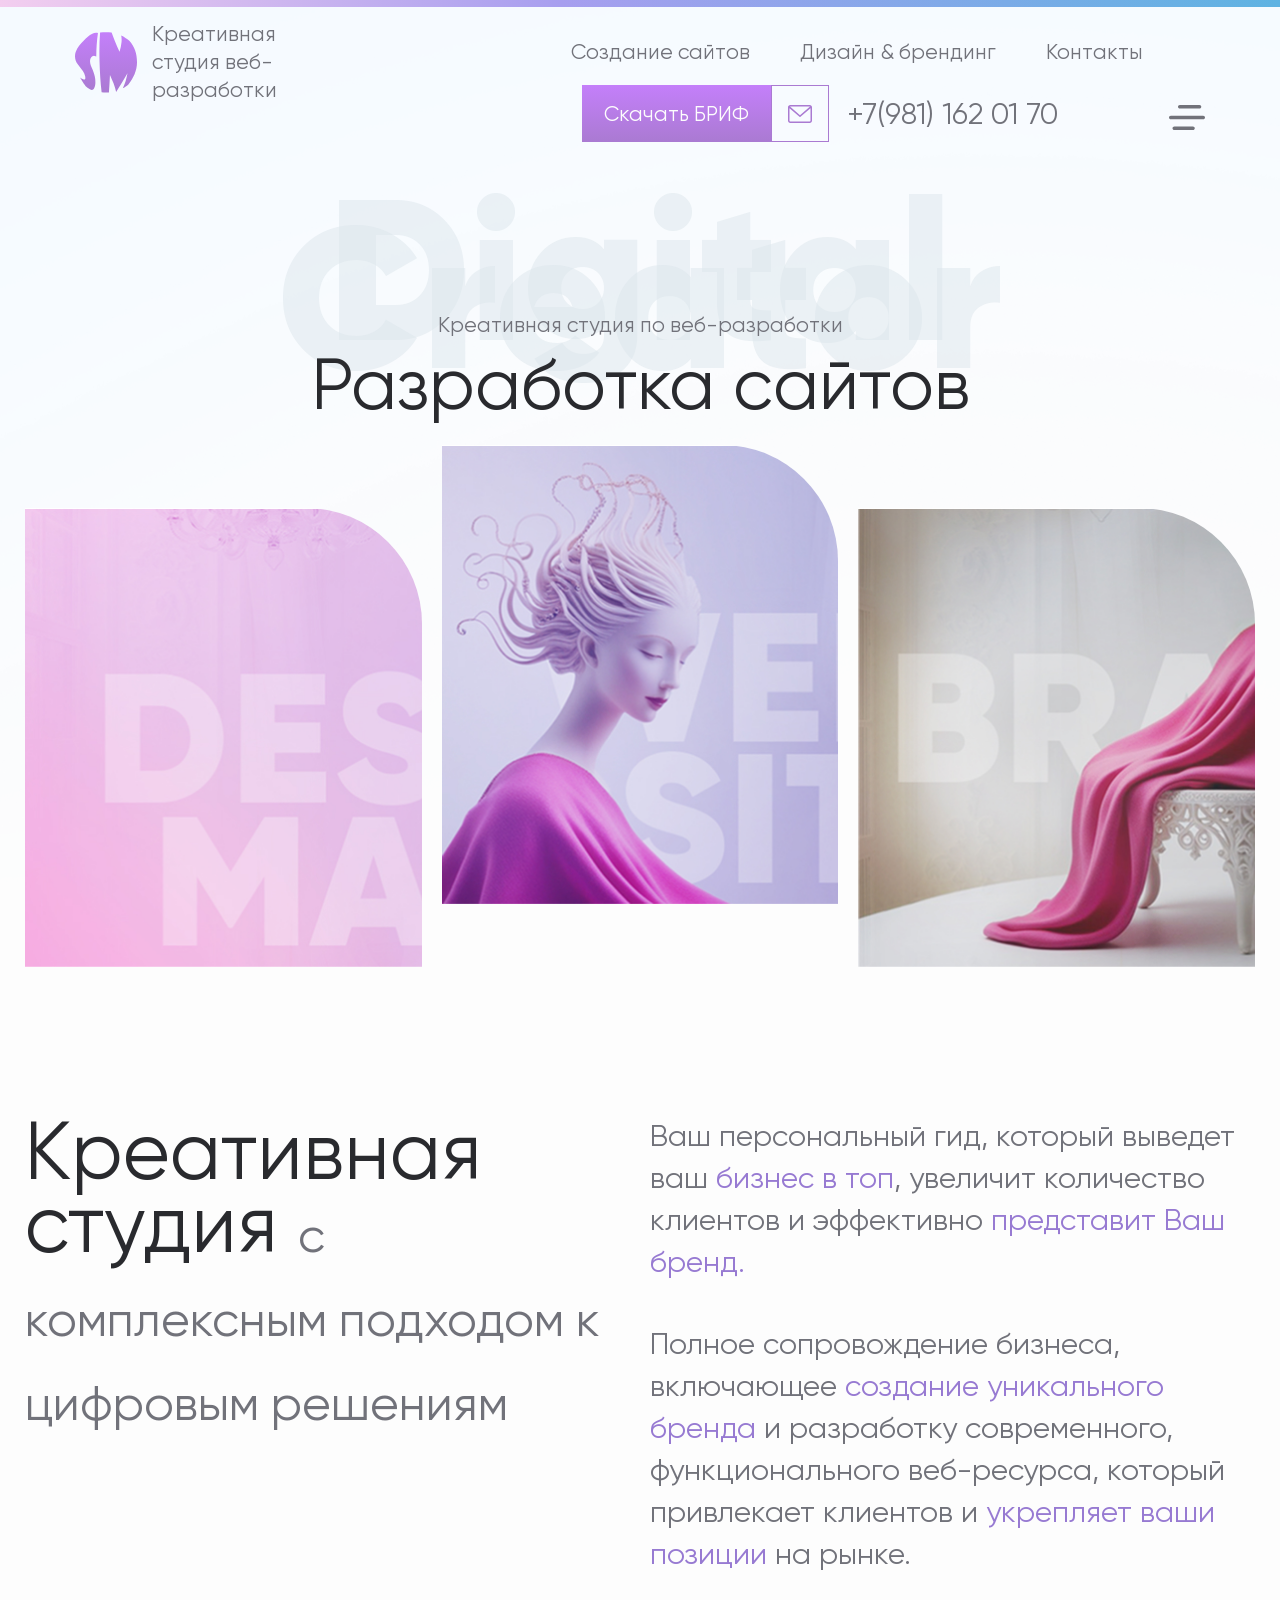
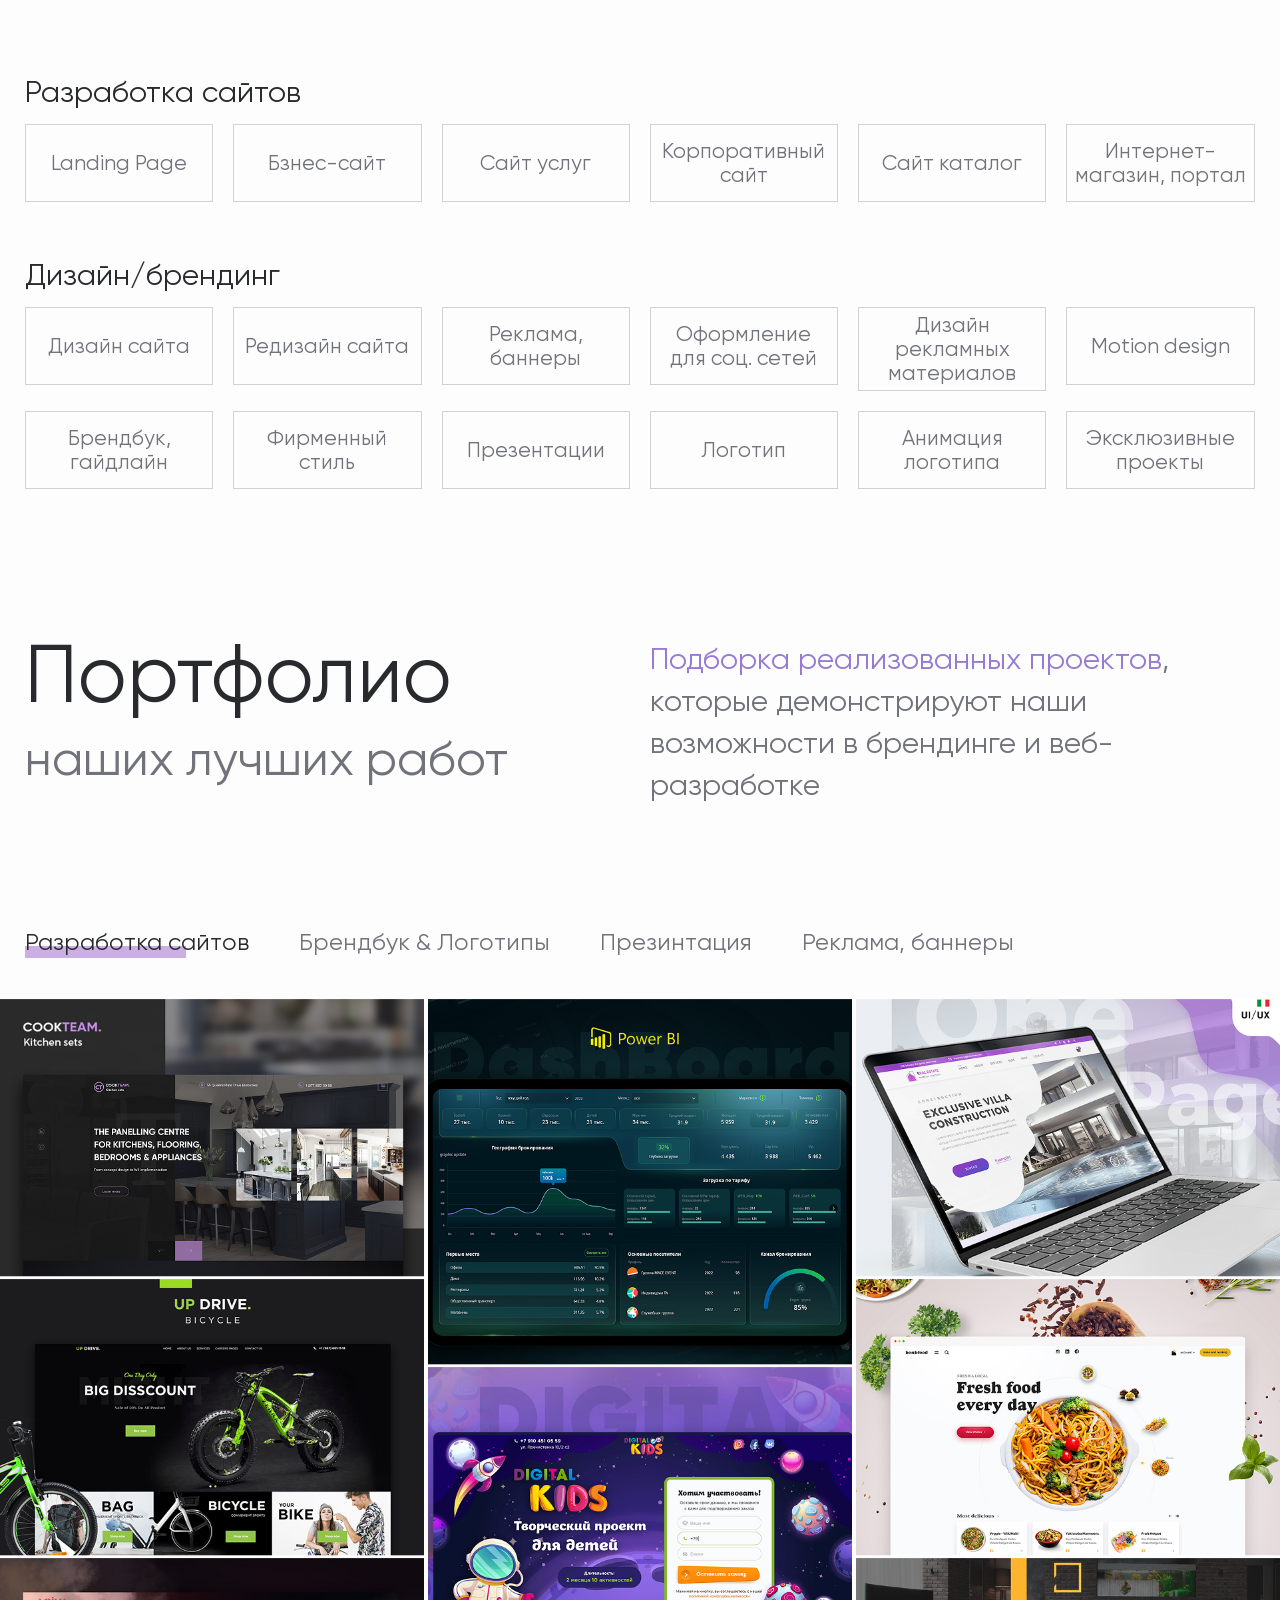
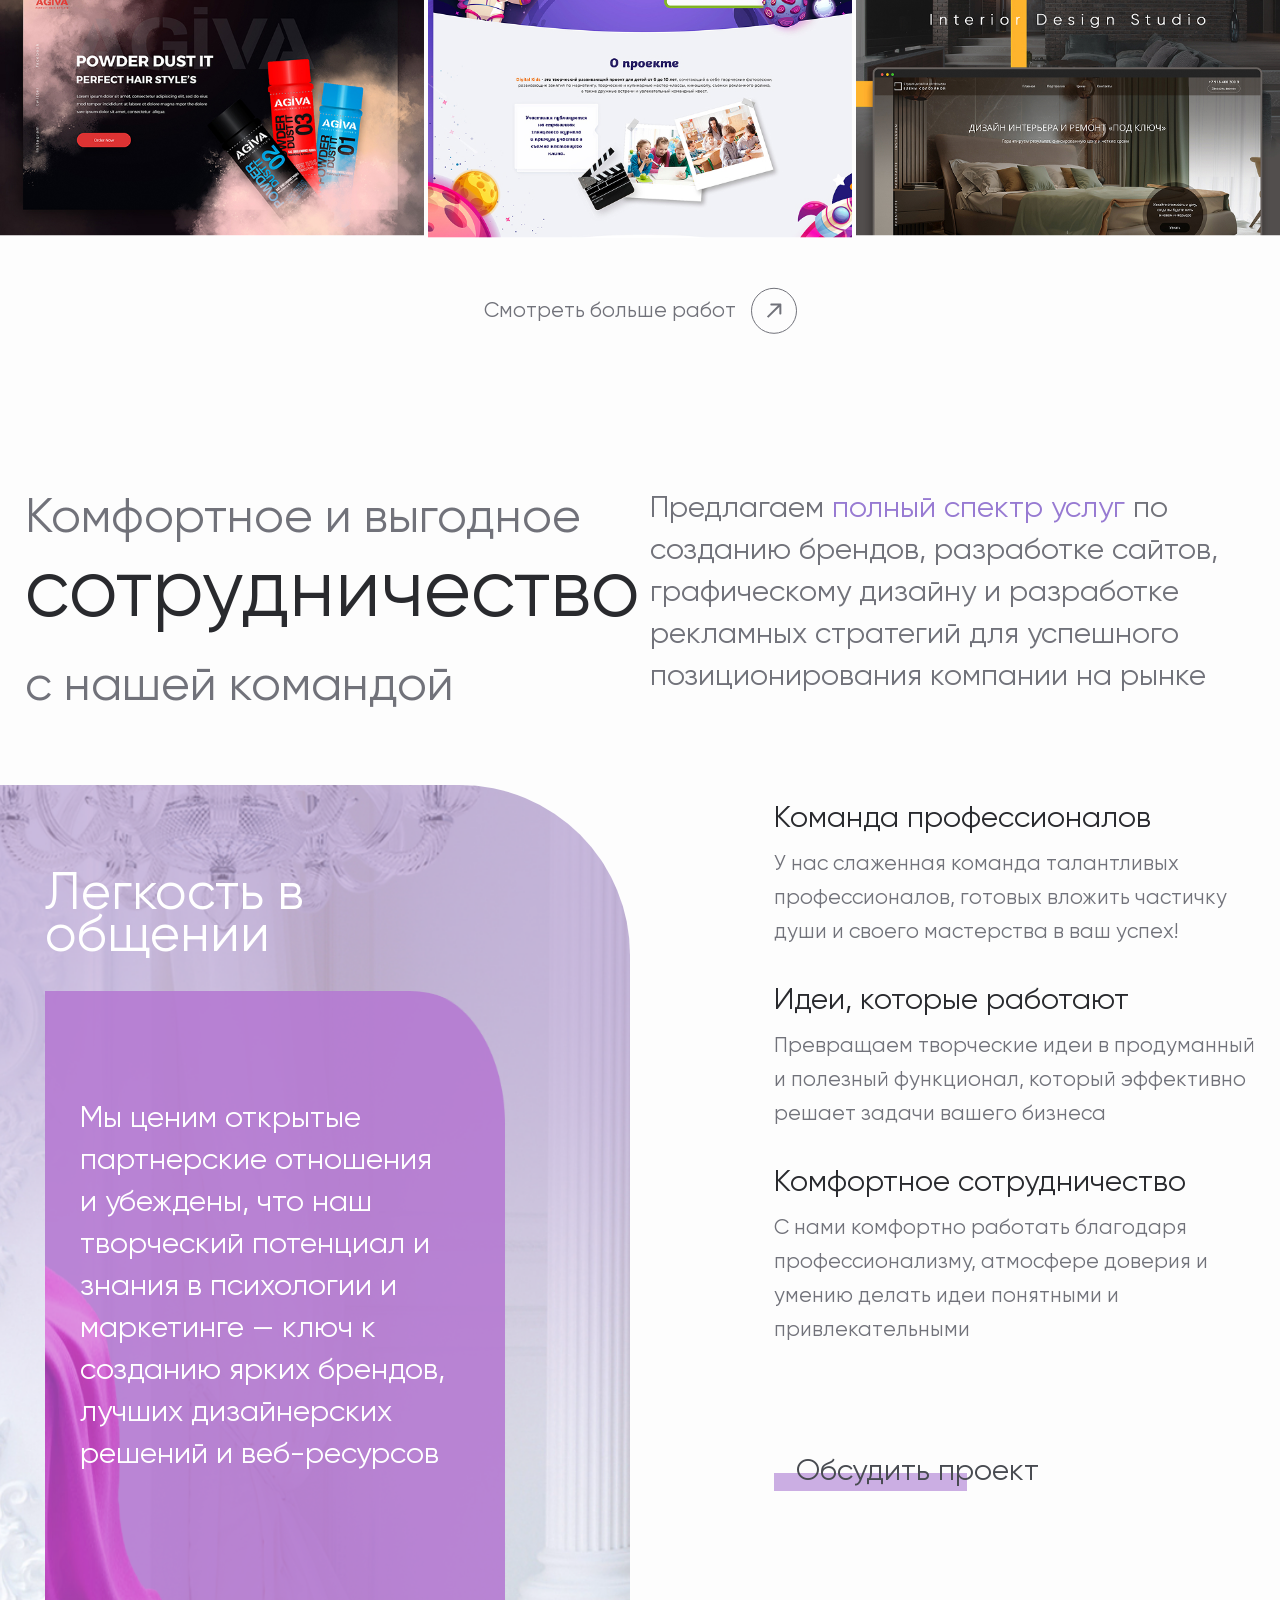
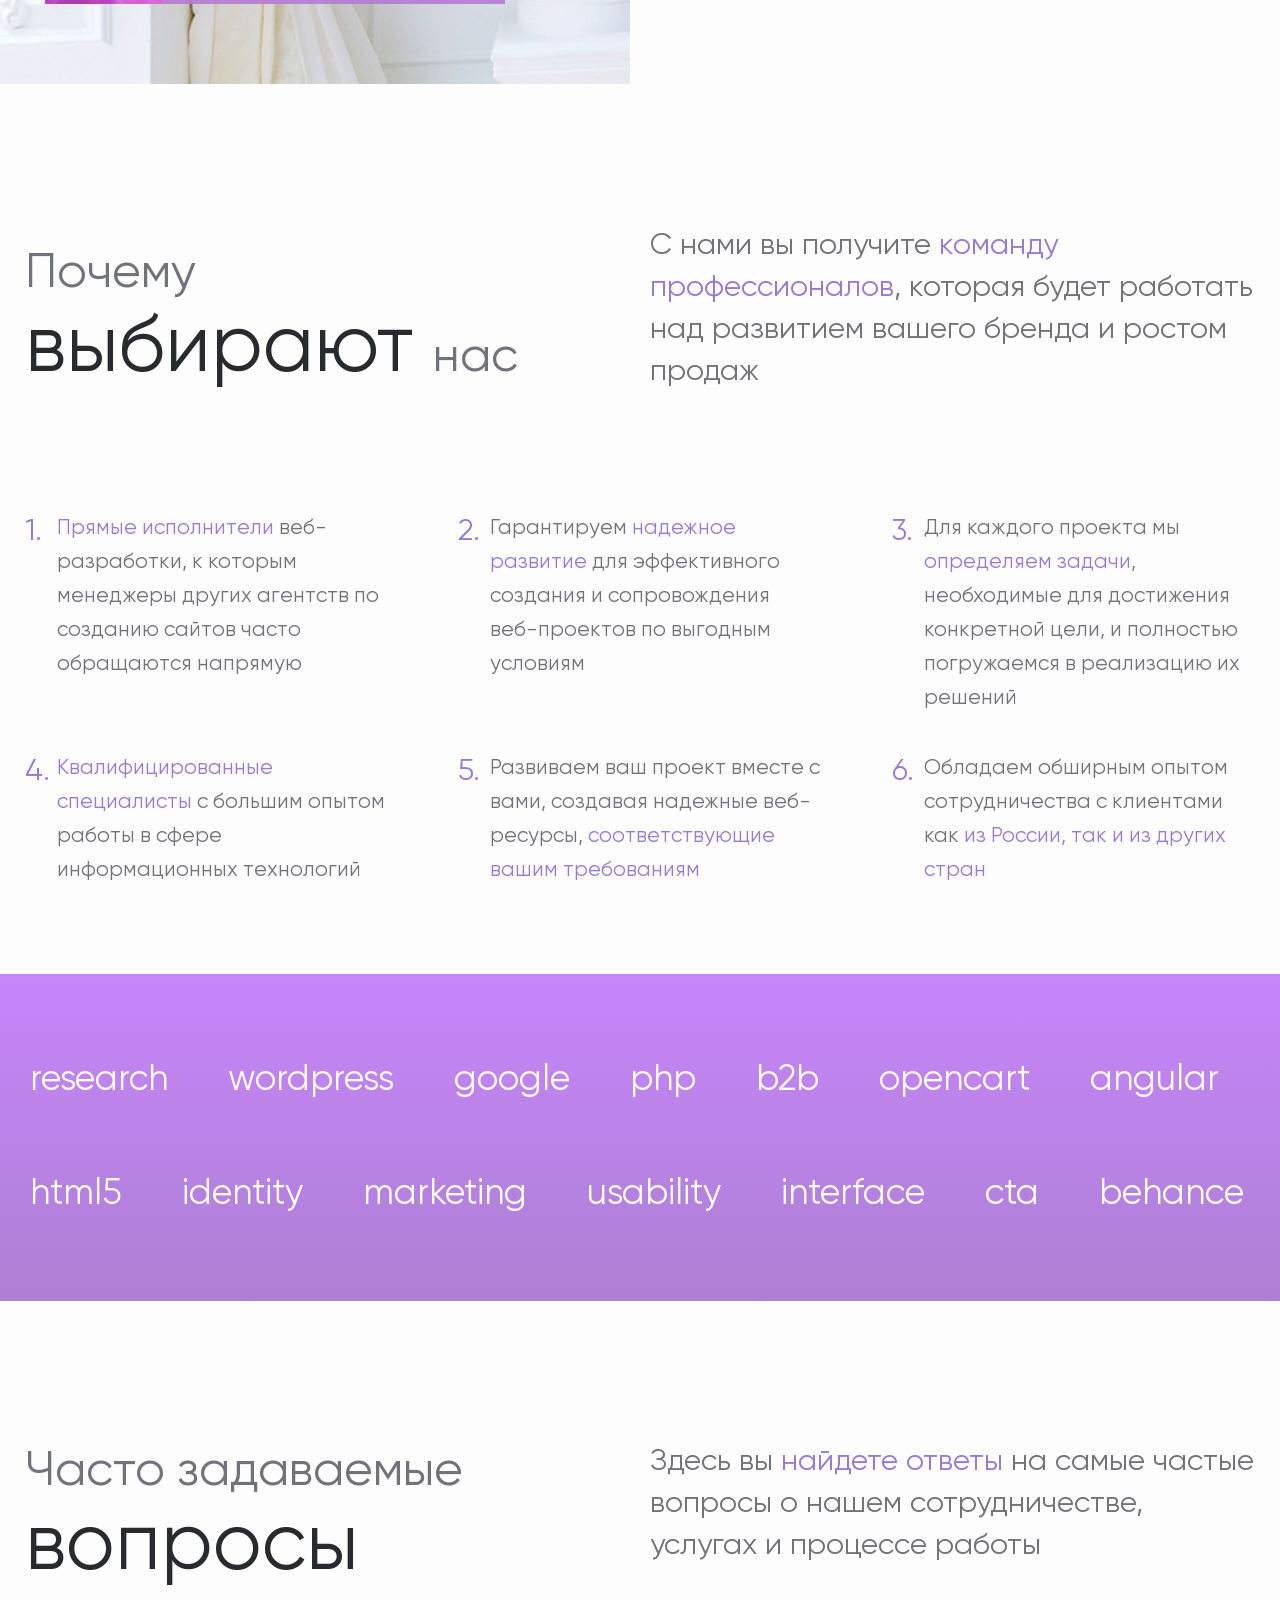
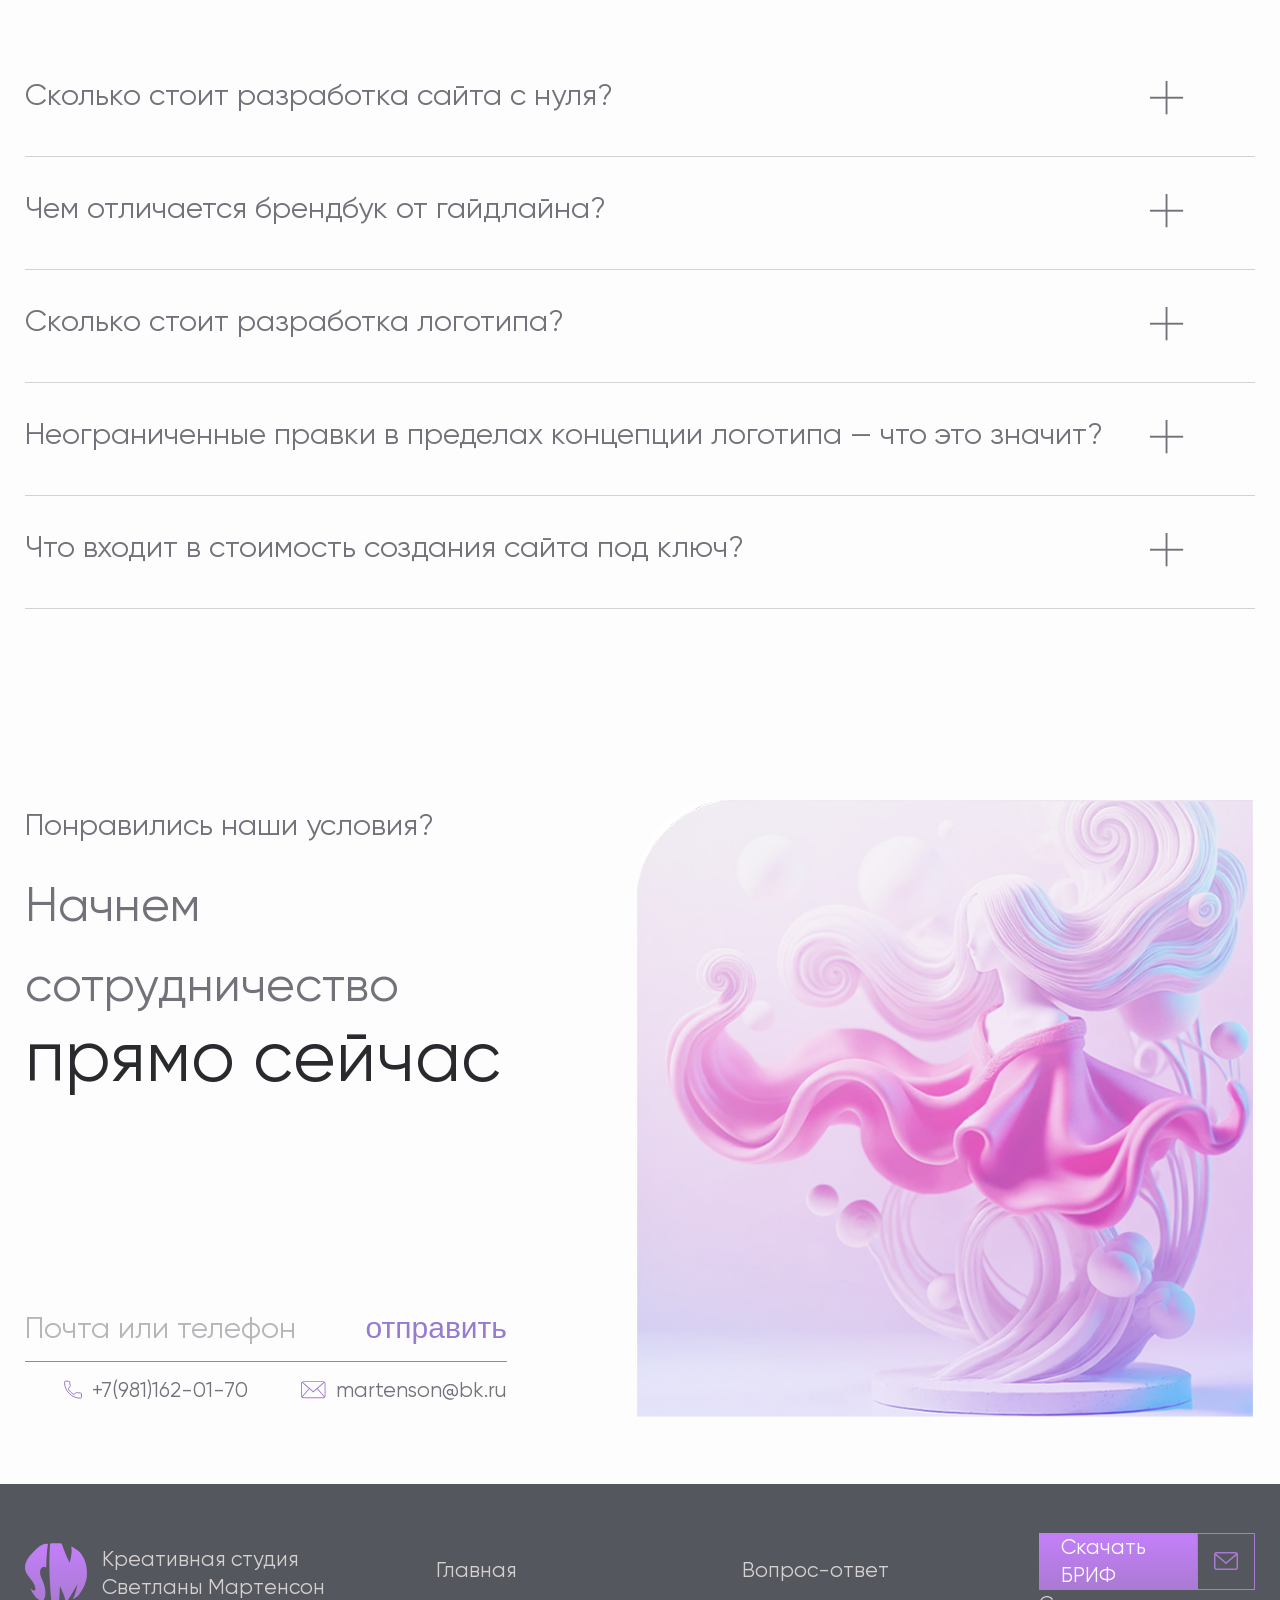
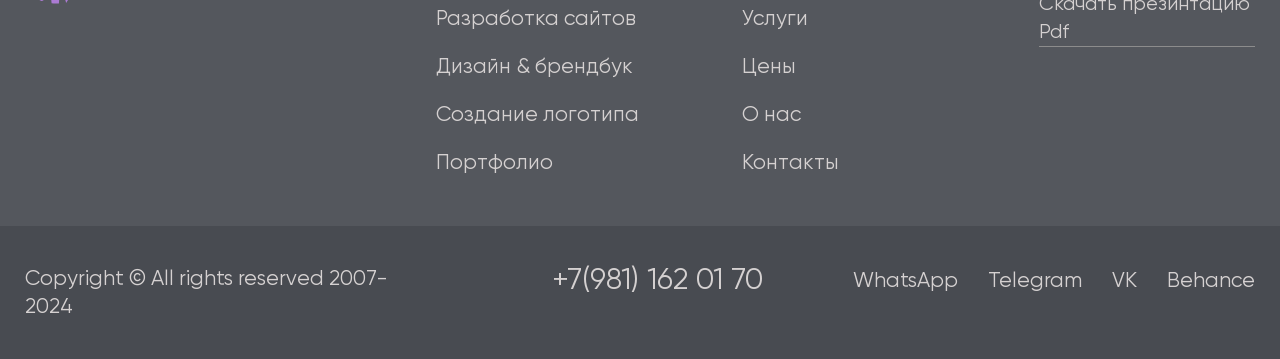
==== index.html @ d8debc3f "Add files via upload" ====
<!DOCTYPE html>
<html lang="ru">
<head>
	<meta charset="utf-8">
	<meta http-equiv="X-UA-Compatible" content="IE=edge" >
	<meta name="viewport" content="width=device-width, initial-scale=1.0">
	<meta name="description" content="">
	<link rel="stylesheet" type="text/css" href="style.css">
	<link rel="icon" type="image/png" href="favicon/favicon.ico" sizes="16x16">	
	<title></title>
	<script>document.write('<script src="http://' + (location.host || 'localhost').split(':')[0] + ':35729/livereload.js?snipver=1"></' + 'script>')</script>
</head>
<body>
	<div class="wrapper">
	<!-- Header -->		
	<header>
		<div class="header_site">
			<div class="left">
				<a href="#" class="logo">
					<img src="img/logo.svg" alt="" loading="logo" />
					<p>Креативная студия веб-разработки</p>
				</a>
			</div>
			<div class="right">
				<ul class="resp_nav">
					<li><a href="#">Создание сайтов</a></li>
					<li><a href="#">Дизайн & брендинг</a></li>
					<li><a href="#">Контакты</a></li>
				</ul>
				<div class="inlines">
					<div>
						<div class="pink_box">
							<div>
								<a href="#" class="pink_link">Скачать БРИФ</a>
							</div>
							<div>
								<a class="mail_link" href="mailto:">
									<img src="img/mail.svg" alt="" loading="logo" />
								</a>
							</div>
						</div>
					</div>
					<div>
						<a class="tel_link" href="tel:+79811620170">+7(981) 162 01 70</a>
					</div>
				</div>
				<div class="resbtn_wrapp">
					<button type="button" class="respBtn">
						<svg width="36" height="37" viewBox="0 0 36 37" fill="none" xmlns="http://www.w3.org/2000/svg">
						<path d="M9 7.70002C9 6.70595 9.80592 5.90002 10.8 5.90002L30.4734 5.90002C31.4675 5.90002 32.2734 6.70595 32.2734 7.70002C32.2734 8.6941 31.4675 9.50002 30.4734 9.50002H10.8C9.80592 9.50002 9 8.69403 9 7.70002ZM34.2 16.7H1.8C0.805922 16.7 0 17.506 0 18.5C0 19.4941 0.805922 20.3 1.8 20.3H34.2C35.1941 20.3 36 19.4941 36 18.5C36 17.506 35.1941 16.7 34.2 16.7ZM23.9695 27.5H5.30859C4.31459 27.5 3.50859 28.3059 3.50859 29.3C3.50859 30.294 4.31459 31.1 5.30859 31.1H23.9695C24.9636 31.1 25.7695 30.294 25.7695 29.3C25.7695 28.3059 24.9636 27.5 23.9695 27.5Z" fill="#71727A"/>
						</svg>
					</button>
				</div>
			</div>
		</div>								
	</header>
	<!-- /Header -->
	<!-- Content -->
	<div class="content">
	<!-- Section 1 - Main Page -->
	<section class="promo">
		<h1 class="promo_h1">Digital Creator</h1>
		<div class="row">
			<div class="h1_descript">
				<p>Креативная студия по веб-разработки</p>
				<h2>Разработка сайтов</h2>
			</div>
			<div class="promo_thumbs">
				<div class="promo_thumb">
					<img src="img/1.jpg" alt="" loading="logo" />
				</div>
				<div class="promo_thumb">
					<img src="img/2.jpg" alt="" loading="logo" />
				</div>
				<div class="promo_thumb">
					<img src="img/3.jpg" alt="" loading="logo" />
				</div>
			</div>
		</div>
	</section>
	<!-- /Section 1 - Main Page -->
	<!-- Section 2 - Main Page -->
	<section class="sect_2_mp">
		<div class="row">
			<div class="article">
				<div>
					<h2>Креативная студия <span>с комплексным подходом к цифровым решениям</span></h2>
				</div>
				<div>
					<p>Ваш персональный гид, который выведет ваш <a href="#">бизнес в топ</a>, увеличит количество клиентов и эффективно <a href="#">представит Ваш бренд.</a></p>
					<p>Полное сопровождение бизнеса, включающее <a href="#">создание уникального бренда</a> и разработку современного, функционального веб-ресурса, который привлекает клиентов и <a href="#">укрепляет ваши позиции</a> на рынке.</p>
				</div>
			</div>
			<div class="tags_wrapp">
				<h3>Разработка сайтов</h3>
				<ul class="tags">
					<li><a href="#">Landing Page</a></li>
					<li><a href="#">Бзнес-сайт</a></li>
					<li><a href="#">Сайт услуг</a></li>
					<li><a href="#">Корпоративный сайт</a></li>
					<li><a href="#">Сайт каталог</a></li>
					<li><a href="#">Интернет-магазин, портал</a></li>
				</ul>
			</div>
			<div class="tags_wrapp">
				<h3>Дизайн/брендинг</h3>
				<ul class="tags">
					<li><a href="#">Дизайн сайта</a></li>
					<li><a href="#">Редизайн сайта</a></li>
					<li><a href="#">Реклама, баннеры</a></li>
					<li><a href="#">Оформление для соц. сетей</a></li>
					<li><a href="#">Дизайн рекламных материалов</a></li>
					<li><a href="#">Motion design</a></li>
					<li><a href="#">Брендбук, гайдлайн</a></li>
					<li><a href="#">Фирменный стиль</a></li>
					<li><a href="#">Презентации</a></li>
					<li><a href="#">Логотип</a></li>
					<li><a href="#">Анимация логотипа</a></li>
					<li><a href="#">Эксклюзивные проекты</a></li>
				</ul>
			</div>
		</div>
	</section>
	<!-- /Section 2 - Main Page -->
	<!-- Section 3 - Main Page -->
	<section class="sect_3_mp">
		<div class="row">
			<div class="article">
				<div>
					<h2>Портфолио<br /> <span>наших лучших работ</span></h2>
				</div>
				<div>
					<p><a href="#">Подборка реализованных проектов</a>, которые демонстрируют наши возможности в брендинге и веб-разработке</p>
				</div>
			</div>
			<ul class="tabs_list">
				<li><label class="tab_link active" for="tab_1"><span>Разработка сайтов</span></label></li>
				<li><label class="tab_link" for="tab_2"><span>Брендбук & Логотипы</span></label></li>
				<li><label class="tab_link" for="tab_3"><span>Презинтация</span></label></li>
				<li><label class="tab_link" for="tab_4"><span>Реклама, баннеры</span></label></li>
			</ul>
		</div>
		<div class="tabs">
			<input class="tab_radio" name="tab" type="radio" id="tab_1" checked />
			<div class="tab">
				<div class="gallery_templ">
					<div>
						<a href="img/4.jpg" class="gall_thumb" data-fancybox="gal">
							<img src="img/4.jpg" alt="" loading="lazy" />
						</a>
						<a href="img/5.jpg" class="gall_thumb" data-fancybox="gal">
							<img src="img/5.jpg" alt="" loading="lazy" />
						</a>
						<a href="img/6.jpg" class="gall_thumb" data-fancybox="gal">
							<img src="img/6.jpg" alt="" loading="lazy" />
						</a>
					</div>
					<div>
						<a href="img/7.jpg" class="gall_thumb" data-fancybox="gal">
							<img src="img/7.jpg" alt="" loading="lazy" />
						</a>
						<a href="img/8.jpg" class="gall_thumb" data-fancybox="gal">
							<img src="img/8.jpg" alt="" loading="lazy" />
						</a>
					</div>
					<div>
						<a href="img/9.jpg" class="gall_thumb" data-fancybox="gal">
							<img src="img/9.jpg" alt="" loading="lazy" />
						</a>
						<a href="img/10.jpg" class="gall_thumb" data-fancybox="gal">
							<img src="img/10.jpg" alt="" loading="lazy" />
						</a>
						<a href="img/11.jpg" class="gall_thumb" data-fancybox="gal">
							<img src="img/11.jpg" alt="" loading="lazy" />
						</a>
					</div>
				</div>
			</div>
			<input class="tab_radio" name="tab" type="radio" id="tab_2" />
			<div class="tab">
				<h2>Таб 2</h2>
			</div>
			<input class="tab_radio" name="tab" type="radio" id="tab_3" />
			<div class="tab">
				<h2>Таб 3</h2>
			</div>
			<input class="tab_radio" name="tab" type="radio" id="tab_4" />
			<div class="tab">
				<h2>Таб 4</h2>
			</div>
		</div>
		<div class="button_wrapp">
			<a href="#" class="more_link">
				Смотреть больше работ
				<svg width="46" height="47" viewBox="0 0 46 47" fill="none" xmlns="http://www.w3.org/2000/svg">
					<circle cx="23" cy="23.8049" r="22.5" stroke="#71727A"/>
					<path d="M30.3539 17.4505C30.3539 16.8983 29.9062 16.4505 29.3539 16.4505L20.3539 16.4505C19.8016 16.4505 19.3539 16.8983 19.3539 17.4505C19.3539 18.0028 19.8016 18.4505 20.3539 18.4505L28.3539 18.4505L28.3539 26.4505C28.3539 27.0028 28.8016 27.4505 29.3539 27.4505C29.9062 27.4505 30.3539 27.0028 30.3539 26.4505L30.3539 17.4505ZM17.3526 30.866L30.061 18.1576L28.6468 16.7434L15.9384 29.4518L17.3526 30.866Z" fill="#71727A"/>
				</svg>
			</a>
		</div>
	</section>
	<!-- /Section 3 - Main Page -->
	<!-- Section 4 - Main Page -->
	<section class="sect_4_mp">
		<div class="row">
			<div class="article">
				<div>
					<h2><span>Комфортное и выгодное</span> сотрудничество <span><br />с нашей командой</span></h2>
				</div>
				<div>
					<br />
					<p>Предлагаем <a href="#">полный спектр услуг</a> по созданию брендов, разработке сайтов, графическому дизайну и разработке рекламных стратегий для успешного позиционирования компании на рынке</p>
				</div>
			</div>
			<div class="article_2">
				<div>
					<div class="img_box_3">
						<div class="img_box_3_outside">
							<img src="img/white.png" alt="" loading="lazy" />
						</div>
						<div class="img_box_3_content">
							<h3>Легкость в общении</h3>
							<div class="img_box_inner">
								<img src="img/pink.png" alt="" loading="lazy" />
								<div>
									<p>Мы ценим открытые партнерские отношения и убеждены, что наш творческий потенциал и знания в психологии и маркетинге — ключ к созданию ярких брендов, лучших дизайнерских решений и веб-ресурсов</p>
								</div>
							</div>
						</div>
					</div>
				</div>
				<div>
					<h3>Команда профессионалов</h3>
					<p>У нас слаженная команда талантливых профессионалов, готовых вложить частичку души и своего мастерства в ваш успех!</p>
					<h3>Идеи, которые работают</h3>
					<p>Превращаем творческие идеи в продуманный и полезный функционал, который эффективно решает задачи вашего бизнеса</p>
					<h3>Комфортное сотрудничество</h3>
					<p>С нами комфортно работать благодаря профессионализму, атмосфере доверия и умению делать идеи понятными и привлекательными</p>
					<div class="link_wrapp">
						<a href="#" class="pink_link_2"><span>Обсудить проект</span></a>
					</div>
				</div>
			</div>
		</div>
	</section>
	<!-- /Section 4 - Main Page -->
	<!-- Section 5 - Main Page -->
	<section class="sect_5_mp">
		<div class="row">
			<div class="article">
				<div>
					<h2><span>Почему</span><br /> выбирают <span>нас</span></h2>
				</div>
				<div>
					<p>С нами вы получите <a href="#">команду профессионалов</a>, которая будет работать над развитием вашего бренда и ростом продаж</p>
				</div>
			</div>
			<div class="items">
				<div class="item">
					<div>
						<p>1.</p>
					</div>
					<div>
						<p><a href="#">Прямые исполнители</a> веб-разработки, к которым менеджеры других агентств по созданию сайтов часто обращаются напрямую</p>
					</div>
				</div>
				<div class="item">
					<div>
						<p>2.</p>
					</div>
					<div>
						<p>Гарантируем <a href="#">надежное развитие</a> для эффективного создания и сопровождения веб-проектов по выгодным условиям</p>
					</div>
				</div>
				<div class="item">
					<div>
						<p>3.</p>
					</div>
					<div>
						<p>Для каждого проекта мы <a href="#">определяем задачи</a>, необходимые для достижения конкретной цели, и полностью погружаемся в реализацию их решений</p>
					</div>
				</div>
				<div class="item">
					<div>
						<p>4.</p>
					</div>
					<div>
						<p><a href="#">Квалифицированные специалисты</a> с большим опытом работы в сфере информационных технологий</p>
					</div>
				</div>
				<div class="item">
					<div>
						<p>5.</p>
					</div>
					<div>
						<p>Развиваем ваш проект вместе с вами, создавая надежные веб-ресурсы, <a href="#">соответствующие вашим требованиям</a></p>
					</div>
				</div>
				<div class="item">
					<div>
						<p>6.</p>
					</div>
					<div>
						<p>Обладаем обширным опытом сотрудничества с клиентами как <a href="#">из России, так и из других стран</a></p>
					</div>
				</div>
			</div>
		</div>
	</section>
	<!-- /Section 5 - Main Page -->
	<!-- Section 6 - Main Page -->
	<section class="sect_6_mp">
		<div class="pink_line">
			<ul>
				<li>research</li>
				<li>wordpress</li>
				<li>google</li>
				<li>php</li>
				<li>b2b</li>
				<li>opencart</li>
				<li>angular</li>
				<li>branding</li>
				<li>identity</li>
			</ul>
			<ul>
				<li>html5</li>
				<li>identity</li>
				<li>marketing</li>
				<li>usability</li>
				<li>interface</li>
				<li>cta</li>
				<li>behance</li>
				<li>logotype</li>
				<li>sass</li>
				<li>video</li>
				<li>effects</li>
			</ul>
		</div>
	</section>
	<!-- /Section 6 - Main Page -->
	<!-- Section 7 - Main Page -->
	<section class="sect_7_mp">
		<div class="row">
			<div class="article">
				<div>
					<h2><span>Часто задаваемые</span> вопросы</h2>
				</div>
				<div>
					<br />
					<p>Здесь вы <a href="#">найдете ответы</a> на самые частые вопросы о нашем сотрудничестве, услугах и процессе работы</p>
				</div>
			</div>
			<div class="faqs">
				<div class="faq_item dr_parent">
					<div class="faq_item_title dr_title">
						<h3>Сколько стоит разработка сайта с нуля?</h3>
						<svg width="36" height="36" viewBox="0 0 36 36" fill="none" xmlns="http://www.w3.org/2000/svg">
						<rect x="17.0768" y="33.8407" width="32.3071" height="0.92306" transform="rotate(-90 17.0768 33.8407)" fill="#71727A" stroke="#71727A" stroke-width="0.923061"/>
						<rect x="1.38438" y="17.2257" width="32.3071" height="0.92306" fill="#71727A" stroke="#71727A" stroke-width="0.923061"/>
						</svg>
					</div>
					<div class="faq_item_content dr_content">
						<p>Стоимость разработки сайта зависит от его функциональности и объема работ (лендинг, корпоративный сайт, интернет-магазин), сложности верстки, дизайна и количества страниц. Точную цену можно узнать у наших менеджеров после заполнения брифа</p>
					</div>
				</div>
				<div class="faq_item dr_parent">
					<div class="faq_item_title dr_title">
						<h3>Чем отличается брендбук от гайдлайна?</h3>
						<svg width="36" height="36" viewBox="0 0 36 36" fill="none" xmlns="http://www.w3.org/2000/svg">
						<rect x="17.0768" y="33.8407" width="32.3071" height="0.92306" transform="rotate(-90 17.0768 33.8407)" fill="#71727A" stroke="#71727A" stroke-width="0.923061"/>
						<rect x="1.38438" y="17.2257" width="32.3071" height="0.92306" fill="#71727A" stroke="#71727A" stroke-width="0.923061"/>
						</svg>
					</div>
					<div class="faq_item_content dr_content">
						<p><span>Брендбук</span> — комплексный документ о философии, ценностях и визуальной идентичности бренда (логотип, цвета, шрифты). Описывает миссию, тон общения и общее восприятие бренда.</p>
						<p><span>Гайдлайн</span> — практическое руководство с четкими правилами использования визуальных элементов бренда (логотип, шрифты, цвета), включает технические инструкции для дизайнеров.</p>
					</div>
				</div>
				<div class="faq_item dr_parent">
					<div class="faq_item_title dr_title">
						<h3>Сколько стоит разработка логотипа?</h3>
						<svg width="36" height="36" viewBox="0 0 36 36" fill="none" xmlns="http://www.w3.org/2000/svg">
						<rect x="17.0768" y="33.8407" width="32.3071" height="0.92306" transform="rotate(-90 17.0768 33.8407)" fill="#71727A" stroke="#71727A" stroke-width="0.923061"/>
						<rect x="1.38438" y="17.2257" width="32.3071" height="0.92306" fill="#71727A" stroke="#71727A" stroke-width="0.923061"/>
						</svg>
					</div>
					<div class="faq_item_content dr_content">
						<p>Стоимость разработки логотипа зависит от его сложности, выбранного стиля и наличия у вас исходных наработок. Чем больше в логотипе деталей, цветов, а также требований к адаптивности и уникальности, тем сложнее и, соответственно, дороже будет его разработка.</p>
					</div>
				</div>
				<div class="faq_item dr_parent">
					<div class="faq_item_title dr_title">
						<h3>Неограниченные правки в пределах концепции логотипа — что это значит?</h3>
						<svg width="36" height="36" viewBox="0 0 36 36" fill="none" xmlns="http://www.w3.org/2000/svg">
						<rect x="17.0768" y="33.8407" width="32.3071" height="0.92306" transform="rotate(-90 17.0768 33.8407)" fill="#71727A" stroke="#71727A" stroke-width="0.923061"/>
						<rect x="1.38438" y="17.2257" width="32.3071" height="0.92306" fill="#71727A" stroke="#71727A" stroke-width="0.923061"/>
						</svg>
					</div>
					<div class="faq_item_content dr_content">
						<p>В рамках бюджета предлогается 3 варианта логотипа на выбор. Вы можете согласовать один из них как окончательный в том виде, в котором мы его презентовали, либо внести правки.</p>
						<p>Например, вам понравилась сама идея логотипа, но не понравился стиль исполнения — вы хотели бы видеть чуть более простые / сложные формы, или более мультяшный / строгий стиль отрисовки элементов. Возможно, вам не понравился шрифт, цвет, компоновка элементов? Всё решаемо, мы не ограничиваем количество вносимых правок при сохранении самой идеи логотипа.</p>
					</div>
				</div>
				<div class="faq_item dr_parent">
					<div class="faq_item_title dr_title">
						<h3>Что входит в стоимость создания сайта под ключ?</h3>
						<svg width="36" height="36" viewBox="0 0 36 36" fill="none" xmlns="http://www.w3.org/2000/svg">
						<rect x="17.0768" y="33.8407" width="32.3071" height="0.92306" transform="rotate(-90 17.0768 33.8407)" fill="#71727A" stroke="#71727A" stroke-width="0.923061"/>
						<rect x="1.38438" y="17.2257" width="32.3071" height="0.92306" fill="#71727A" stroke="#71727A" stroke-width="0.923061"/>
						</svg>
					</div>
					<div class="faq_item_content dr_content">
						<p>Зависит от вида сайта: создание сайта-визитки и разработка онлайн-сервиса сильно отличаются друг от друга. Однако независимо от типа услуги создание сайта включает в себя:</p>
						<ul>
							<li>конкурентный анализ</li>
							<li>постраничную разработку структуры</li>
							<li>дизайн и верстка страниц</li>
						 	<li>наполнение сайта базовой информацией</li>
							<li>первичная СЕО оптимизация</li>
							<li>размещение ресурса на хостинге</li>
						</ul>
					</div>
				</div>
			</div>
		</div>
	</section>
	<!-- /Section 7 - Main Page -->
	<!-- Section 8 - Main Page -->
	<section class="sect_8_mp">
		<div class="row">
			<div class="callback_two_cols">
				<div>
					<div class="callback_content">
						<div class="callback_header">
							<h3>Понравились наши условия?</h3>
							<h2><span>Начнем сотрудничество</span> прямо сейчас</h2>
						</div>
						<div class="callback_fooer">
							<form>
								<div class="formn_templ">
									<div>
										<!-- пересмотреть прозрачность -->
										<p><a href="#">Почта</a> или <a href="#">телефон</a></p>
									</div>
									<div>
										<button type="submit" class="subBtn">отправить</button>
									</div>
								</div>
							</form>
							<div class="contacts_inline">
								<div>
									<a href="tel:+79811620170" class="icon_link">
										<img src="img/tel.svg" alt="" loading="lazy" />
										+7(981)162-01-70
									</a>
								</div>
								<div>
									<a href="mailto:martenson@bk.ru" class="icon_link">
										<img src="img/mail2.svg" alt="" loading="lazy" />
										martenson@bk.ru
									</a>
								</div>
							</div>
						</div>
					</div>
				</div>
				<div>
					<div class="callback_img">
						<img src="img/callback.jpg" alt="" loading="lazy" />
					</div>
				</div>
			</div>
		</div>
	</section>
	<!-- /Section 8 - Main Page -->
	</div>
	<!-- /Content -->
	<!-- Footer -->
	<footer class="footer_section">
		<div class="row">
			<div class="footer_templ">
				<div>
					<a href="#" class="logo_footer">
						<img src="img/logo.svg" alt="" loading="logo" />
						<p>Креативная студия Светланы Мартенсон</p>
					</a>
				</div>
				<div>
					<div class="navs_inline">
						<div>
							<ul class="footer_nav">
								<li><a href="#">Главная</a></li>
								<li><a href="#">Разработка сайтов</a></li>
								<li><a href="#">Дизайн & брендбук</a></li>
								<li><a href="#">Создание логотипа</a></li>
								<li><a href="#">Портфолио</a></li>
							</ul>
						</div>
						<div>
							<ul class="footer_nav">
								<li><a href="#">Вопрос-ответ</a></li>
								<li><a href="#">Услуги</a></li>
								<li><a href="#">Цены</a></li>
								<li><a href="#">О нас</a></li>
								<li><a href="#">Контакты</a></li>
							</ul>
						</div>
					</div>
				</div>
				<div>
					<div class="pink_box">
						<div>
							<a href="#" class="pink_link">Скачать БРИФ</a>
						</div>
						<div>
							<a class="mail_link" href="mailto:">
								<img src="img/mail.svg" alt="" loading="logo" />
							</a>
						</div>
					</div>
					<div>
						<a href="#" class="link_2">Скачать презинтацию Pdf</a>
					</div>
				</div>
			</div>
		</div>
		<div class="footer_bottom">
			<div class="row">
				<div class="footer_bottom_templ">
					<div>
						<p>Сopyright © All rights reserved 2007-2024</p>
					</div>
					<div>
						<div class="footer_inline">
							<div>
								<a href="tel:+79811620170" class="tel_link_2">+7(981) 162 01 70</a>
							</div>
							<div>
								<ul class="soc_list">
									<li><a href="#">WhatsApp</a></li>
									<li><a href="#">Telegram</a></li>
									<li><a href="#">VK</a></li>
									<li><a href="#">Behance </a></li>
								</ul>
							</div>
						</div>
					</div>
				</div>
			</div>
		</div>
	</footer>
	<!-- /Footer -->
	</div>
	<link rel="stylesheet" type="text/css" href="responsive.css">
	<link rel="stylesheet" type="text/css" href="vendors/css/fancybox.css">
	<script src="vendors/js/jquery.js"></script>
	<script src="vendors/js/fancybox.js"></script>
	<script src="js/scripts.js"></script>
</body>
</html>
---- style.css ----
@charset "utf-8";

/*------------------*/
/*-- Fonts --*/
/*------------------*/

@font-face {
    font-family: 'Gilroy';
    src: url('fonts/Gilroy-Black.eot');
    src: url('fonts/Gilroy-Black.eot?#iefix') format('embedded-opentype'),
        url('fonts/Gilroy-Black.woff2') format('woff2'),
        url('fonts/Gilroy-Black.woff') format('woff'),
        url('fonts/Gilroy-Black.ttf') format('truetype'),
        url('fonts/Gilroy-Black.svg#Gilroy-Black') format('svg');
    font-weight: 900;
    font-style: normal;
    font-display: swap;
}

@font-face {
    font-family: 'Gilroy';
    src: url('fonts/Gilroy-Regular.eot');
    src: url('fonts/Gilroy-Regular.eot?#iefix') format('embedded-opentype'),
        url('fonts/Gilroy-Regular.woff2') format('woff2'),
        url('fonts/Gilroy-Regular.woff') format('woff'),
        url('fonts/Gilroy-Regular.ttf') format('truetype'),
        url('fonts/Gilroy-Regular.svg#Gilroy-Regular') format('svg');
    font-weight: normal;
    font-style: normal;
    font-display: swap;
}

/*-------------------------------------------*/
/* BASIC SETUP */
/*-------------------------------------------*/

* {
    margin: 0;
    padding: 0;
    -webkit-box-sizing: border-box;
    -moz-box-sizing: border-box;
    box-sizing: border-box;
    -webkit-tap-highlight-color: transparent;
}

html {
    -webkit-text-size-adjust: 100%;
}

html,
body {
    min-height: 100%;
    min-width: 100%;
    height: 100%;
}

body {
    background: #FDFDFD;
}

.wrapper {
    position: relative;
    display: flex;
    display: -ms-flexbox;
    display: -webkit-flex;
    flex-direction: column;
    -webkit-flex-direction: column;
    -ms-flex-direction: column;
    min-height: 100%;
    min-height: 100vh;
}

header {
    flex: 0 0 auto;
    -webkit-flex: 0 0 auto;
}

.content {
    flex: 1 0 auto;
    -webkit-flex: 1 0 auto;
}

footer {
    flex: 0 0 auto;
    -webkit-flex: 0 0 auto;
}

::-webkit-input-placeholder {color:#555555;}
::-moz-placeholder          {color:#555555;}
:-moz-placeholder           {color:#555555;}
:-ms-input-placeholder      {color:#555555;}

input,
textarea,
button,
select,
a,
img {
    outline: none;
}

select {
    -webkit-appearance: none;
    appearance: none;
    -moz-appearance;
    text-indent: 0.01px;
    text-overflow: "";
}

*::-ms-expand { display: none; }

input::-webkit-outer-spin-button,
input::-webkit-inner-spin-button {
    -webkit-appearance: none;
}

input[type="number"] {
    -moz-appearance: textfield;
}

input {
    -webkit-appearance: none;
    -moz-appearance
}

button {
    -webkit-appearance: none;
    -moz-appearance
}

textarea {
    resize: none;
    overflow: auto;
    -webkit-appearance: none;
    -moz-appearance;
}

input::-webkit-input-placeholder       {opacity: 1; transition: opacity .3s ease;}
input::-moz-placeholder                {opacity: 1; transition: opacity .3s ease;}
input:-moz-placeholder                 {opacity: 1; transition: opacity .3s ease;}
input:-ms-input-placeholder            {opacity: 1; transition: opacity .3s ease;}
input:focus::-webkit-input-placeholder {opacity: 0; transition: opacity .3s ease;}
input:focus::-moz-placeholder          {opacity: 0; transition: opacity .3s ease;}
input:focus:-moz-placeholder           {opacity: 0; transition: opacity .3s ease;}
input:focus:-ms-input-placeholder      {opacity: 0; transition: opacity .3s ease;}

textarea::-webkit-input-placeholder       {opacity: 1; transition: opacity .3s ease;}
textarea::-moz-placeholder                {opacity: 1; transition: opacity .3s ease;}
textarea:-moz-placeholder                 {opacity: 1; transition: opacity .3s ease;}
textarea:-ms-input-placeholder            {opacity: 1; transition: opacity .3s ease;}
textarea:focus::-webkit-input-placeholder {opacity: 0; transition: opacity .3s ease;}
textarea:focus::-moz-placeholder          {opacity: 0; transition: opacity .3s ease;}
textarea:focus:-moz-placeholder           {opacity: 0; transition: opacity .3s ease;}
textarea:focus:-ms-input-placeholder      {opacity: 0; transition: opacity .3s ease;}

.clearfix:after,
.clearfix:before {
    display: block;
    content: "";
}

/*-------------------------------------------*/
/* ----- DEFAULT STYLES ------ */
/*-------------------------------------------*/

section {
    position: relative;
    padding: 10px 0;
}

h1 {
    font-family: 'Gilroy';
    font-weight: 900;
    font-size: 200px;
    line-height: 28px;
    color: rgba(220, 230, 235, .5);
}

h2 {
    font-family: 'Gilroy';
    font-weight: 400;
    font-size: 72px;
    line-height: 100%;
    color: #292A2E;
}

h3 {
    font-family: 'Gilroy';
    font-weight: 400;
    font-size: 30px;
    line-height: 42x;
    color: #292A2E;
}

h4 {
    font-family: 'Gilroy';
    font-weight: 400;
    font-size: 30px;
    line-height: 42px;
    color: #71727A;
}

p {
    font-family: 'Gilroy';
    font-weight: 400;
    font-size: 30px;
    line-height: 42px;
    color: #71727A;
}

a {
    text-decoration: none;
    font-family: 'Gilroy';
    font-weight: 400;
    font-size: 30px;
    line-height: 42px;
    color: #71727A;
}

li {
    list-style: none;
    font-family: 'Gilroy';
    font-weight: 400;
    font-size: 30px;
    line-height: 42px;
    color: #71727A;
}

img {
    outline: none;
    border: 1px solid transparent;
    border: none;
}

button:hover,
button:active,
a:hover,
a:active {
    -webkit-tap-highlight-color: rgba(0,0,0,0); 
    -webkit-tap-highlight-color: transparent;
}

input {

}

input:focus {

}

textarea {

}

textarea:focus {

}

/*-------------------------------------------*/
/* ----- REUSABLE COMPONENTS ------ */
/*-------------------------------------------*/

.row {
    width: 100%;
    max-width: 1514px;
    margin: 0 auto;
    padding: 0 25px;
}

.overflow_wrapp {
    overflow: hidden;
}

.align_center {
    text-align: center;
}

.align_right {
    text-align: right;
}

.align_left {
    text-align: left;
}

/*-------------------------------------------*/
/* ----- HEADER ------ */
/*-------------------------------------------*/

.header_site {
    display: flex;
    flex-wrap: wrap;
    width: 100%;
    padding: 20px 75px 20px 75px;
    position: absolute;
    top: 0;
    left: 0;
    z-index: 2;
}

.header_site:before {
    display: block;
    content: "";
    height: 7px;
    width: 100%;
    background: linear-gradient(90deg, #F3CEEF 0%, #A79EEF 43.84%, #5EB3E2 100%);
    position: absolute;
    top: 0;
    left: 0;
}

.header_site > .left {
    width: 280px;
    padding: 0 10px 0 0;
}

.header_site > .right {
    display: flex;
    flex-wrap: wrap;
    justify-content: flex-end;
    width: calc(100% - 280px);
    padding: 0 0 0 10px;
}

.logo {
    display: inline-flex;
    align-items: center;
}

.logo img {
    margin-right: 15px;
}

.logo p {
    font-size: 21px;
    line-height: 28px;
    color: #71727A;
}

.resp_nav {
    display: flex;
    flex-wrap: wrap;
    padding: 18px 37px 5px 0;
}

.resp_nav li {
    padding: 0 25px;
}

.resp_nav li a {
    display: inline-block;
    vertical-align: top;
    font-size: 21px;
    line-height: 28px;
    color: #71727A;
}

.resp_nav li a:hover {
    color: #977AD2;
}

.inlines {
    display: flex;    
    align-items: center;
    margin: 0 -9px;
}

.inlines > div {
    padding: 0 9px;
}

.pink_box {
    display: inline-flex;
}

.pink_box > div:nth-child(1) {
    width: calc(100% - 58px);
}

.pink_box > div:nth-child(2) {
    width: 58px;
}

.mail_link {
    display: flex;
    align-items: center;
    justify-content: center;
    width: 58px;
    height: 57px;
    border: 1px solid #AA7AD2;
}

.pink_link {
    display: inline-flex;
    align-items: center;
    height: 57px;
    padding: 5px 22px;
    background: linear-gradient(180deg, #C47FFA 0%, #BE7EF1 23%, #AA7AD2 100%), #AA7AD2;
    font-weight: 400;
    font-size: 21px;
    line-height: 28px;
    color: #FDFDFD;
}

.tel_link {
    display: inline-block;
    vertical-align: top;
    font-size: 30px;
    line-height: 28px;
    color: #71727A;
}

.resbtn_wrapp {
    padding: 14px 0 0 110px;
}

.respBtn {
    width: 37px;
    height: 37px;
    background: transparent;
    border: none;
    cursor: pointer;
}

/*-------------------------------------------*/
/* ----- CONTENT ------ */
/*-------------------------------------------*/

/*-- Section 1 - Main Page --*/

.promo {
    padding: 311px 0 10px 0;
    position: relative;
    background-image: url(img/promo_bg.png);
    background-size: cover;
    background-position: center;
}

.promo > .row {
    position: relative;
    z-index: 2;
}

.promo_h1 {
    width: 100%;
    position: absolute;
    top: 257px;
    left: 0;
    text-align: center;
}

.h1_descript {
    text-align: center;
}

.h1_descript p {
    padding-bottom: 10px;
    font-size: 21px;
    line-height: 28px;
}

.promo_thumbs {
    display: flex;
    flex-wrap: wrap;
    justify-content: center;
    margin: 0 -10px;
    padding: 77px 0 30px 0;
}

.promo_thumb {
    width: calc(33.33% - 20px);
    height: 459px;
    max-width: 574px;
    margin: 10px;
    border-radius: 0 116px 0 0;
    overflow: hidden;
}

.promo_thumb:nth-child(2) {
    position: relative;
    top: -63px;
}

.promo_thumb img {
    height: 459px;
    object-fit: cover;
    object-position: center;
}

/*-- /Section 1 - Main Page --*/

/*-- Section 2 - Main Page --*/

.sect_2_mp {
    padding: 88px 0 10px 0;
}

.article {
    display: flex;
    flex-wrap: wrap;
    padding-bottom: 29px;
}

.article > div:nth-child(1) {
    width: 50%;
    padding: 10px 10px 10px 0;
}

.article > div:nth-child(2) {
    width: 50%;
    padding: 10px 0 10px 10px;
}

.article h2 {
    font-size: 81px;
    line-height: 73px;
}

.article h2 span {
    font-size: 49px;
    color: #71727A;
}

.article > div:nth-child(2) p {
    padding-bottom: 40px;
    font-size: 30px;
    line-height: 42px;
    color: #71727A;
}

.article > div:nth-child(2) p a {
    font-size: 30px;
    line-height: 42px;
    color: #977AD2;
}

.tags_wrapp {
    padding: 20px 0;
}

.tags_wrapp h3 {

}

.tags {
    display: flex;
    flex-wrap: wrap;
    margin: 0 -10px;
    padding: 5px 0;
}

.tags li {
    width: calc(16.66% - 20px);
    margin: 10px;
}

.tags li a {
    display: flex;
    align-items: center;
    text-align: center;
    justify-content: center;
    min-height: 78px;
    padding: 5px 7px;
    border: 1px solid #D5D1D1;
    font-size: 21px;
    line-height: 24px;
    color: #71727A;
}

/*-- /Section 2 - Main Page --*/

/*-- Section 3 - Main Page --*/

.sect_3_mp {
    padding: 94px 0 10px 0;
}

.tabs_list {
    display: flex;
    flex-wrap: wrap;
    margin: 0 -25px;
    padding: 24px 0 0 0;
}

.tabs_list li {
    padding: 10px 25px;
}

.tab_link {
    font-size: 24px;
    line-height: 42px;
    color: #71727A;
    cursor: pointer;
    position: relative;
}

.tab_link:before {
    display: block;
    content: "";
    height: 12px;
    width: 0;
    background: #AA7AD2;
    position: absolute;
    bottom: -2px;
    left: 0;
    opacity: .6;
}

.tab_link:hover:before {
    width: 72%;
}

.tab_link.active {
    color: #292A2E;
}

.tab_link.active:before {
    width: 72%;
}

.tab_link span {
    position: relative;
    z-index: 2;
}

.tabs {
    position: relative;
}

.tab_radio {
    display: block;
    width: 0;
    height: 0;
    opacity: 0;
    z-index: -1;
    position: absolute;
    top: 0;
    left: 0;
}

.tab {
    position: absolute;
    top: 0;
    left: -999999999px;
    opacity: 0;
    height: 0;
    overflow: hidden;
    -webkit-transition-property: opacity;
    -webkit-transition-duration: .3s;
    -webkit-transition-timing-function: ease;

    -moz-transition-property: opacity;
    -moz-transition-duration: .3s;
    -moz-transition-timing-function: ease;

    -ms-transition-property: opacity;
    -ms-transition-duration: .3s;
    -ms-transition-timing-function: ease;

    -o-transition-property: opacity;
    -o-transition-duration: .3s;
    -o-transition-timing-function: ease;

    transition-property: opacity;
    transition-duration: .3s;
    transition-timing-function: ease;
}

.tab_radio:checked + .tab {
    height: auto;
    overflow: none;
    opacity: 1;
    position: relative;
    left: 0;
}

.gallery_templ {
    display: flex;
    flex-wrap: wrap;
    margin: 0 -2px;
    padding: 22px 0;
}

.gallery_templ > div:nth-child(1) {
    width: 33.33%;
    padding: 2px;
}

.gallery_templ > div:nth-child(2) {
    width: 33.33%;
    padding: 2px;
}

.gallery_templ > div:nth-child(3) {
    width: 33.33%;
    padding: 2px;
}

.gall_thumb {
    display: block;
    margin: 2px 0;
}

.gall_thumb img {
    display: block;
    width: 100%;
    object-fit: cover;
    object-position: top;
}

.button_wrapp {
    padding: 23px 0 20px 0;
    text-align: center;
}

.more_link {
    display: inline-flex;
    align-items: center;
    font-size: 21px;
    line-height: 42px;
    color: #71727A;
}

.more_link svg {
    margin-left: 15px;
}

/*-- /Section 3 - Main Page --*/

/*-- Section 4 - Main Page --*/

.sect_4_mp {
    padding: 94px 0 109px 0;
}

.article_2 {
    display: flex;
    flex-wrap: wrap;
}

.article_2 > div:nth-child(1) {
    width: 50%;
    padding: 10px 10px 10px 0;
}

.article_2 > div:nth-child(2) {
    width: 50%;
    padding: 21px 0 10px 134px;
}

.img_box_3 {
    position: relative;
    padding: 20px 125px 80px 20px;
}

.img_box_3_outside {
    position: absolute;
    top: 0;
    left: 0;
    width: 100%;
    height: 100%;
}

.img_box_3_outside img {
    display: block;
    position: absolute;
    top: 0;
    left: 0;
    width: 100%;
    height: 100%;
    object-fit: cover;
    object-position: center;
}

.article_2 > div:nth-child(2) h3 {
    padding: 30px 0 8px 0;
    font-size: 30px;
    line-height: 42px;
    color: #292A2E;
}

.article_2 > div:nth-child(2) p {
    font-size: 21px;
    line-height: 34px;
    color: #71727A;
}

.article_2 > div:nth-child(2) h3:nth-child(1) {
    padding-top: 0;
}

.link_wrapp {
    padding: 103px 0 0 0;
}

.pink_link_2 {
    display: inline-block;
    vertical-align: top;
    padding-left: 22px;
    font-size: 30px;
    line-height: 42px;
    color: #484B51; 
    position: relative;
}

.pink_link_2 span {
    position: relative;
    z-index: 2;
}

.pink_link_2:before {
    display: block;
    height: 18px;
    width: 73%;
    content: "";
    background: rgba(170, 122, 210, .6);
    position: absolute;
    bottom: 0;
    left: 0;
}

.img_box_3_outside {
    position: absolute;
    top: 0;
    right: 0;
    left: auto;
    width: 50vw;
    height: 100%;
    border-radius: 0 170px 0 0;
    overflow: hidden;
}

.img_box_3_outside img {
    position: absolute;
    top: 0;
    right: 0;
    left: auto;
    width: 100%;
    height: 100%;
}

.img_box_3_content {
    padding: 65px 0 0 0;
    position: relative;
    z-index: 2;
}

.img_box_3_content h3 {
    padding-bottom: 37px;
    font-weight: 400;
    font-size: 52px;
    line-height: 42px;
    color: #FFF;
}

.img_box_inner {
    position: relative;
    border-radius: 0 95px 0 0;
    overflow: hidden;
    padding: 105px 50px 130px 35px;
}

.img_box_inner img {
    display: block;
    width: 100%;
    height: 100%;
    position: absolute;
    top: 0;
    left: 0;
}

.img_box_inner > div {
    position: relative;
    z-index: 2;
}

.img_box_inner p {
    font-size: 30px;
    line-height: 42px;
    color: #FFF;
}

/*-- /Section 4 - Main Page --*/

/*-- Section 5 - Main Page --*/

.items {
    display: flex;
    flex-wrap: wrap;
    margin: 0 -35px;
    padding: 22px 0 20px 0;
}

.item {
    display: flex;
    width: calc(33.33% - 70px);
    margin: 18px 35px;
}

.item > div:nth-child(1) {
    width: 32px;
    padding-top: 3px;
}

.item > div:nth-child(2) {
    width: calc(100% - 32px);
}

.item > div:nth-child(1) p {
    font-size: 30px;
    line-height: 34px;
    color: #977AD2;
}

.item > div:nth-child(2) p {
    font-size: 21px;
    line-height: 34px;
    color: #71727A;  
}

.item > div:nth-child(2) p a {
    font-size: 21px;
    line-height: 34px;
    color: #977AD2;
}

/*-- /Section 5 - Main Page --*/

/*-- Section 6 - Main Pag --*/

.pink_line {
    position: relative;
    overflow: hidden;
    margin: 30px 0 90px 0;
    padding: 47px 0 52px 0;
}

.pink_line:before {
    display: block;
    content: "";
    width: 100%;
    height: 100%;
    position: absolute;
    top: 0;
    left: 0;
    background: linear-gradient(180deg, #C47FFA 0%, #BE7EF1 23%, #AA7AD2 100%), #8775A7;
    opacity: .95;
}

.pink_line ul {
    display: flex;
    position: relative;
    z-index: 2;
/*    margin: 0 -30px;*/
}

.pink_line ul li {
    padding: 40px 30px;
    font-weight: 400;
    font-size: 36px;
    line-height: 34px;
    color: #FDFDFD;
}

/*-- /Section 6 - Main Pag --*/

/*-- Section 7 - Main Page --*/

.faq_item {
    border-bottom: 1px solid #D5D1D1;
}

.faq_item_title {
    padding: 30px 120px 40px 0;
    position: relative;
    cursor: pointer;
}

.faq_item_title svg {
    position: absolute;
    top: calc(50% - 20px);
    right: 70px;
    -webkit-transition-property: transform;
    -webkit-transition-duration: .3s;
    -webkit-transition-timing-function: ease;

    -moz-transition-property: transform;
    -moz-transition-duration: .3s;
    -moz-transition-timing-function: ease;

    -ms-transition-property: transform;
    -ms-transition-duration: .3s;
    -ms-transition-timing-function: ease;

    -o-transition-property: transform;
    -o-transition-duration: .3s;
    -o-transition-timing-function: ease;

    transition-property: transform;
    transition-duration: .3s;
    transition-timing-function: ease;
}

.faq_item.active .faq_item_title svg {
    transform: rotate(45deg);
}

.faq_item.active .faq_item_title svg rect {
    stroke: #977AD2;
}

/*.dr_content {
    display: none;
}*/

.dr_parent.active .dr_content {
    display: block;
}

.faq_item_content {
    margin-top: -22px;
    padding: 0 24% 57px 8%;
}

.faq_item_title h3 {
    font-size: 30px;
    line-height: 42px;
    color: #71727A;
    -webkit-transition-property: color;
    -webkit-transition-duration: .3s;
    -webkit-transition-timing-function: ease;

    -moz-transition-property: color;
    -moz-transition-duration: .3s;
    -moz-transition-timing-function: ease;

    -ms-transition-property: color;
    -ms-transition-duration: .3s;
    -ms-transition-timing-function: ease;

    -o-transition-property: color;
    -o-transition-duration: .3s;
    -o-transition-timing-function: ease;

    transition-property: color;
    transition-duration: .3s;
    transition-timing-function: ease;
}

.dr_parent.active .faq_item_title h3 {
    color: #977AD2;
}

.faq_item_content p {
    font-size: 21px;
    line-height: 34px;
    color: #71727A;
}

.faq_item_content p + p {
    padding-top: 13px;
}

.faq_item_content p span {
    color: #292A2E;
}

.faq_item_content ul {
    padding-left: 24px;
}

.faq_item_content ul li {
    list-style: decimal;
    padding: 12px 0 12px 0;
    font-size: 21px;
    line-height: 34px;
    color: #71727A;
}

/*-- /Section 7 - Main Page --*/

/*-- Section 8 - Main Page --*/

.sect_8_mp {

}

.callback_two_cols {
    display: flex;
    flex-wrap: wrap;
    padding: 170px 0 53px 0;
}

.callback_two_cols > div:nth-child(1) {
    display: flex;
    width: calc(100% - 618px);
    padding: 5px 130px 10px 0;
}

.callback_two_cols > div:nth-child(2) {
    width: 618px;
}

.callback_content {
    display: flex;
    flex-direction: column;
}

.callback_header {
    height: 100%;
    flex: 1;
}

.callback_header h3 {
    padding-bottom: 15px;
    font-size: 30px;
    line-height: 42px;
    color: #71727A;
}

.callback_header h2 {

}

.callback_header h2 span {
    font-size: 49px;
    color: #71727A;
}

.formn_templ {
    display: flex;
    padding-bottom: 12px;
}

.formn_templ > div:nth-child(1) {
    width: calc(100% - 160px);
}

.formn_templ > div:nth-child(2) {
    width: 160px;
    text-align: right;
}

.formn_templ > div:nth-child(1) p {
    font-size: 30px;
    line-height: 42px;
    color: #71727A;
    opacity: .5;
}

.formn_templ > div:nth-child(1) p a {
    font-size: 30px;
    line-height: 42px;
    color: #71727A;
}

.formn_templ > div:nth-child(1) p a:hover {
    color: #977AD2;
    opacity: 1;
}

.subBtn {
    border: none;
    background: transparent;
    font-size: 30px;
    line-height: 42px;
    color: #977AD2;
    cursor: pointer;
}

.contacts_inline {
    display: flex;
    justify-content: flex-end;
    margin: 0 -45px;
    position: relative;
}

.contacts_inline:before {
    display: block;
    content: "";
    width: calc(100% - 90px);
    height: 1px;
    background: #977AD2;
    position: absolute;
    top: 0;
    left: 45px;
}

.contacts_inline > div {
    padding: 8px 45px 0 8px;
}

.callback_img {
    border-radius: 90px 0 0 0;
    overflow: hidden;
}

.callback_img img {
    height: 618px;
    object-fit: cover;
    object-position: center;
}

.icon_link {
    display: inline-flex;
    align-items: center;
    font-size: 21px;
    line-height: 42px;
    color: #71727A;
}

.icon_link img {
    margin-right: 10px;
}


/*-- /Section 8 - Main Page --*/

/*-------------------------------------------*/
/* ----- FOOTER ------ */
/*-------------------------------------------*/

footer {

}

.footer_section {
    background: #54575D;
}

.footer_templ {
    display: flex;
    flex-wrap: wrap;
    padding: 39px 0 23px 0;
}

.footer_templ > div:nth-child(1) {
    padding: 10px 5px 10px 0;
    width: 33%;
}

.footer_templ > div:nth-child(2) {
    padding: 10px 5px 10px 5px;
    width: 49%;
}

.footer_templ > div:nth-child(3) {
    padding: 10px 0 10px 5px;
    width: 18%;
}

.logo_footer {
    display: inline-flex;
    align-items: center;
    max-width: 310px;
    margin-top: 10px;
}

.logo_footer img {
    margin-right: 15px;
}

.logo_footer p {
    font-size: 21px;
    line-height: 28px;
    color: #D5D1D1;
}

.navs_inline {
    display: flex;
    flex-wrap: wrap;
    margin: 0 -10px;
}

.navs_inline > div {
    width: 50%;
    padding: 10px 10px;
}

.footer_nav {

}

.footer_nav li {
    padding: 9px 0;
    line-height: 1;
}

.footer_nav li a {
    font-size: 21px;
    line-height: 24px;
    color: #D5D1D1;
}

.footer_templ .pink_box {
    margin: 16px 0 39px 0p;
}

.link_2 {
    display: inline-block;
    vertical-align: top;
    font-size: 20px;
    line-height: 28px;
    color: #D5D1D1;
    border-bottom: 1px solid #8C8C8C;
}

.footer_bottom {
    background: #484B51;
}

.footer_bottom_templ {
    display: flex;
    flex-wrap: wrap;
    padding: 26px 0 27px 0;
}

.footer_bottom_templ> div:nth-child(1) {
    padding: 10px 5px 10px 0;
    width: 33%;
}

.footer_bottom_templ> div:nth-child(2) {
    width: 67%;
    padding: 10px 0 10px 5px;
}

.footer_bottom_templ> div:nth-child(1) p {
    padding: 2px 0;
    font-size: 21px;
    line-height: 28px;
    color: #D5D1D1;
}

.footer_inline {
    display: flex;
    flex-wrap: wrap;
    justify-content: flex-end;
    margin: 0 -45px;
}

.footer_inline > div {
    padding: 0 45px;
}

.tel_link_2 {
    display: inline-block;
    vertical-align: top;
    font-size: 30px;
    line-height: 30px;
    color: #D5D1D1;
}

.footer_inline .tel_link_2 {
    margin: 2px 0;
}

.soc_list {
    display: flex;
    justify-content: flex-end;
    margin: 0 -15px;
}

.soc_list li {
    padding: 0 15px;
    line-height: 1;
}

.soc_list li a {
    font-size: 21px;
    line-height: 26px;
    color: #D5D1D1;
}
---- responsive.css ----
@media only screen and (max-width: 1240px) {



}

@media only screen and (min-width: 768px) {

#resp_nav {
    display: block !important;
}

}
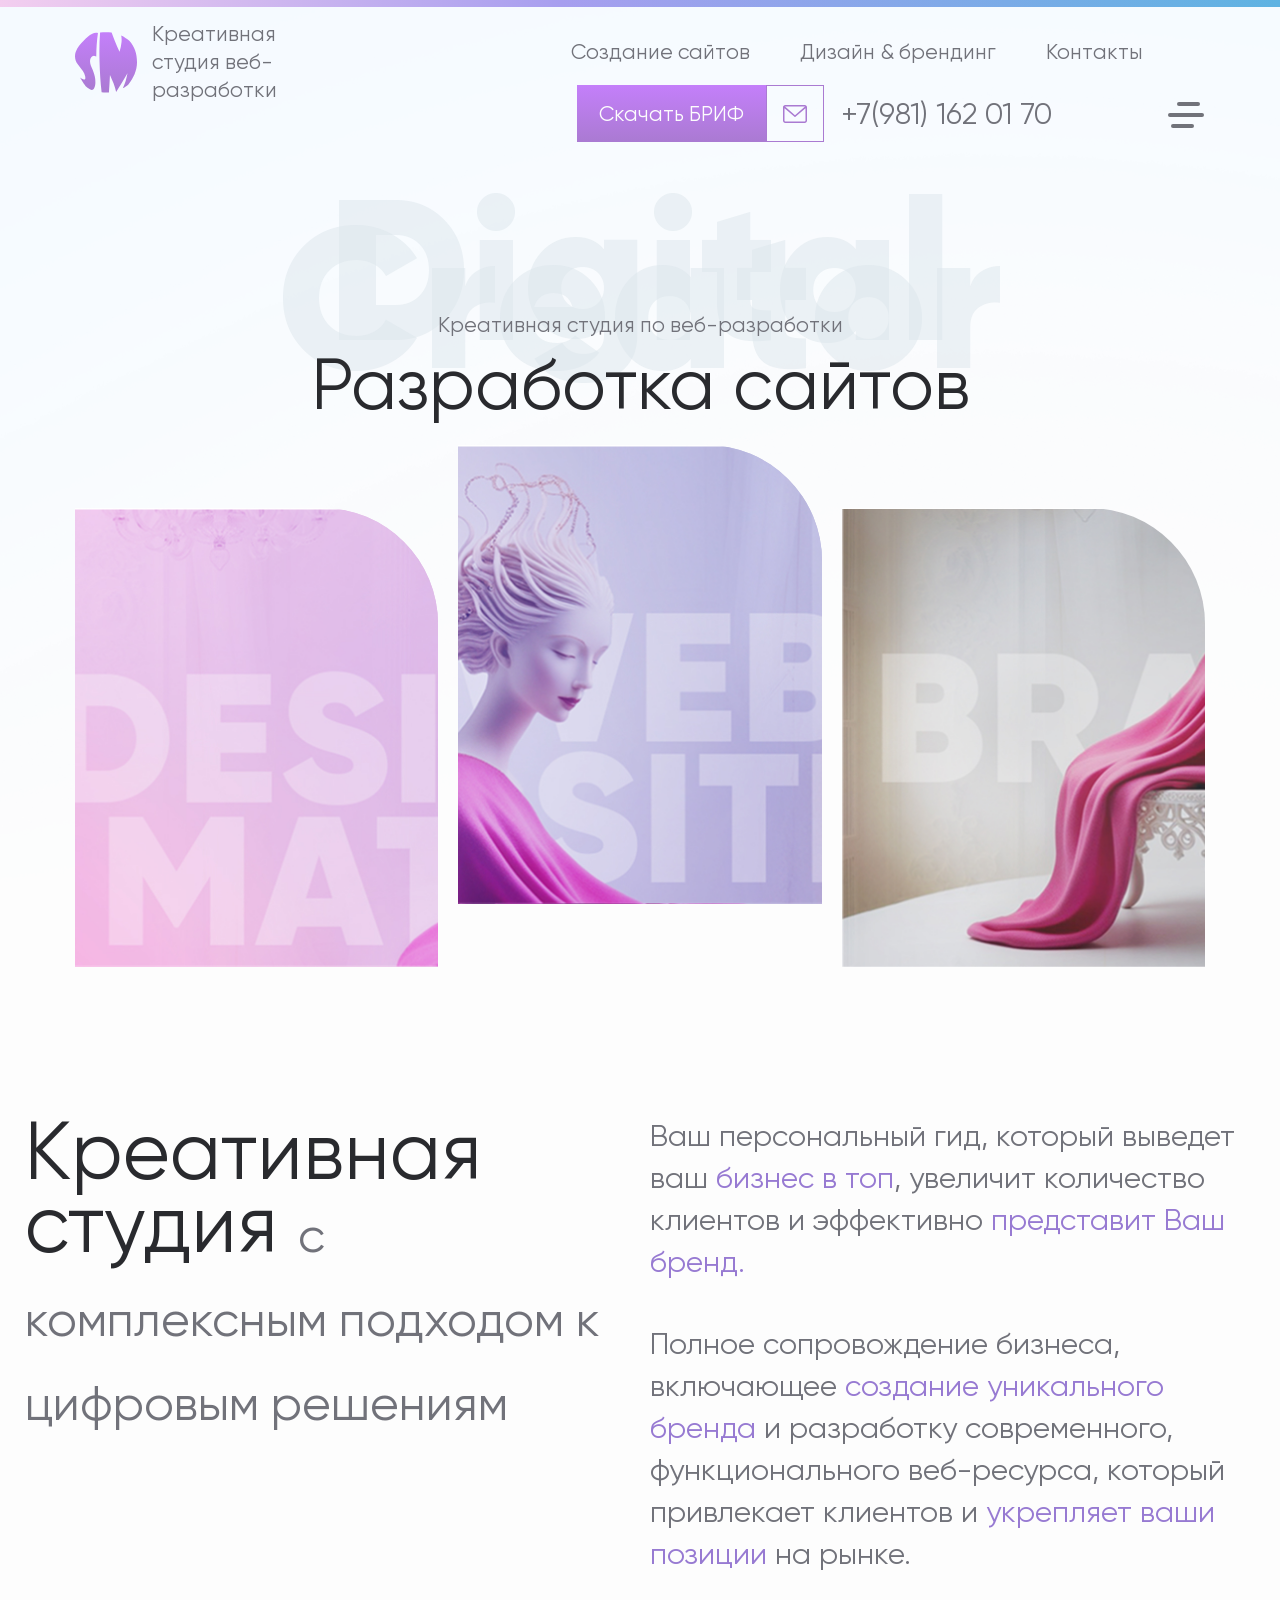
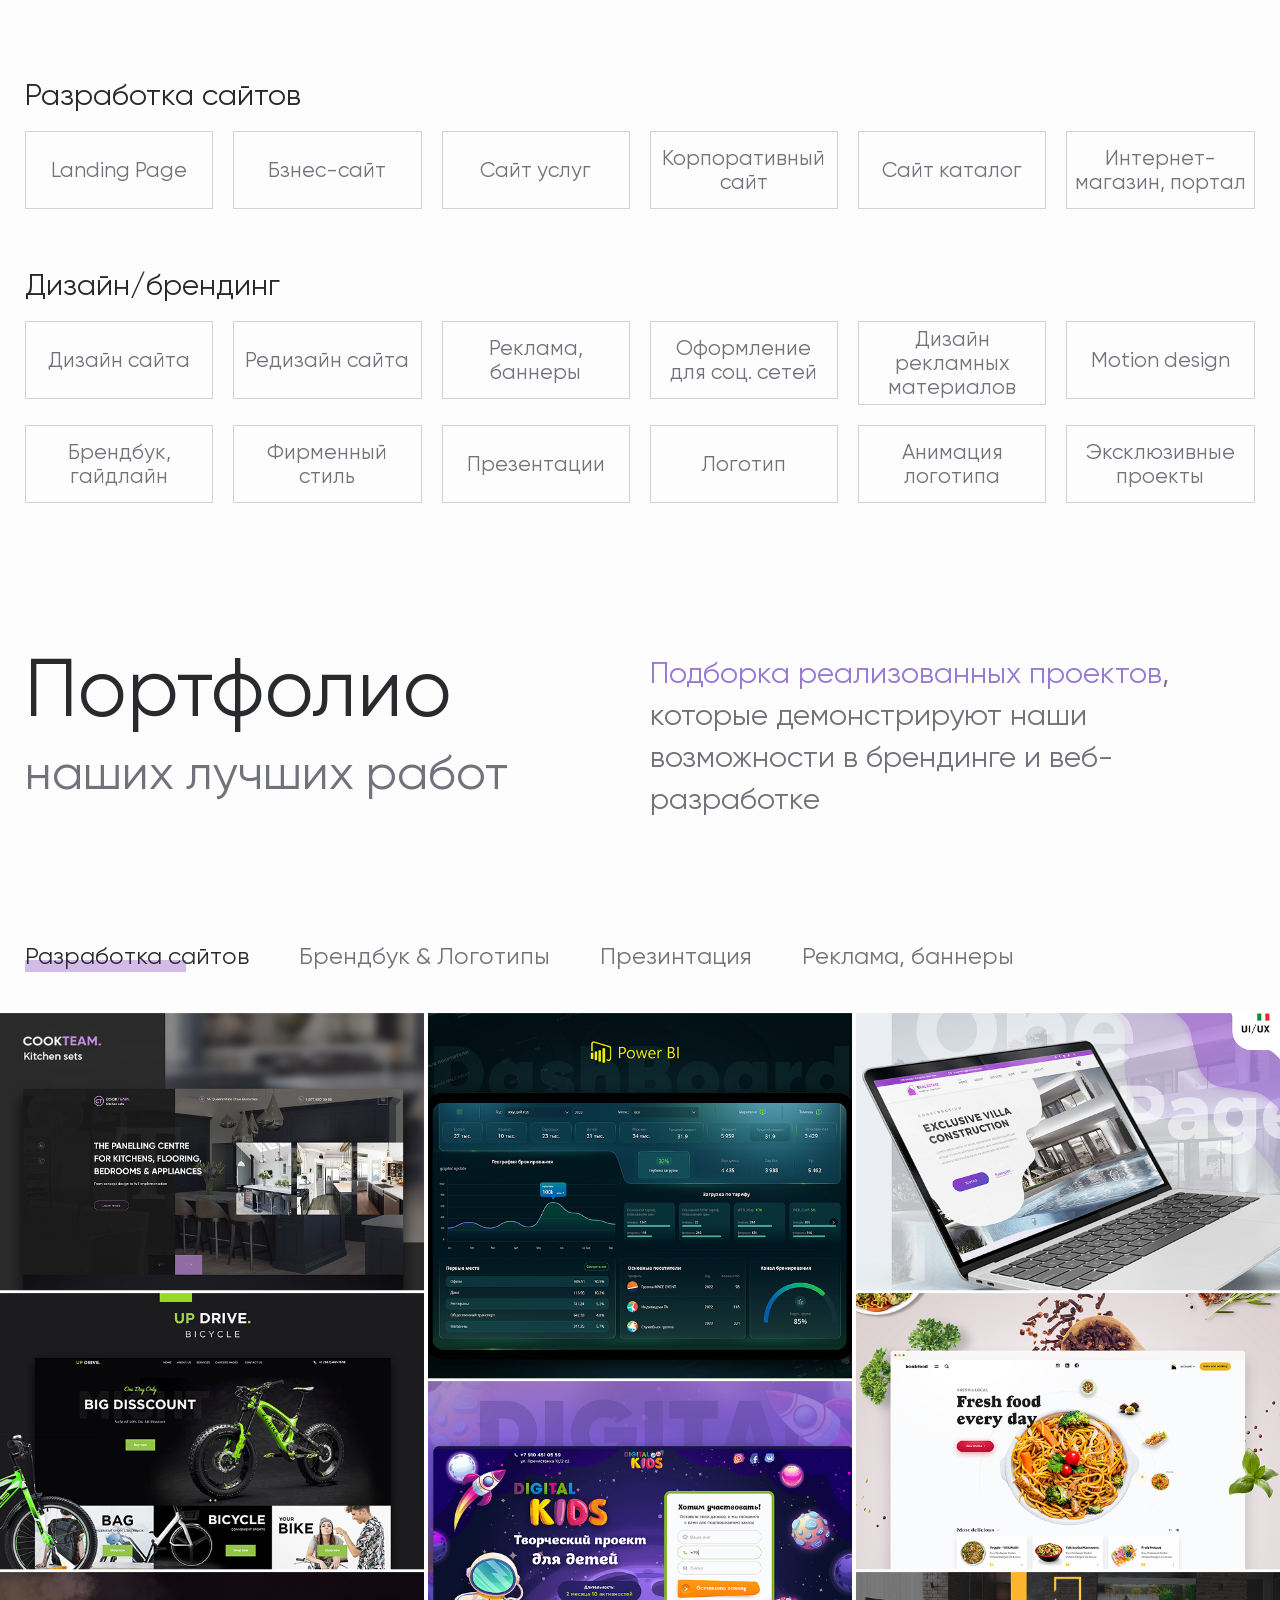
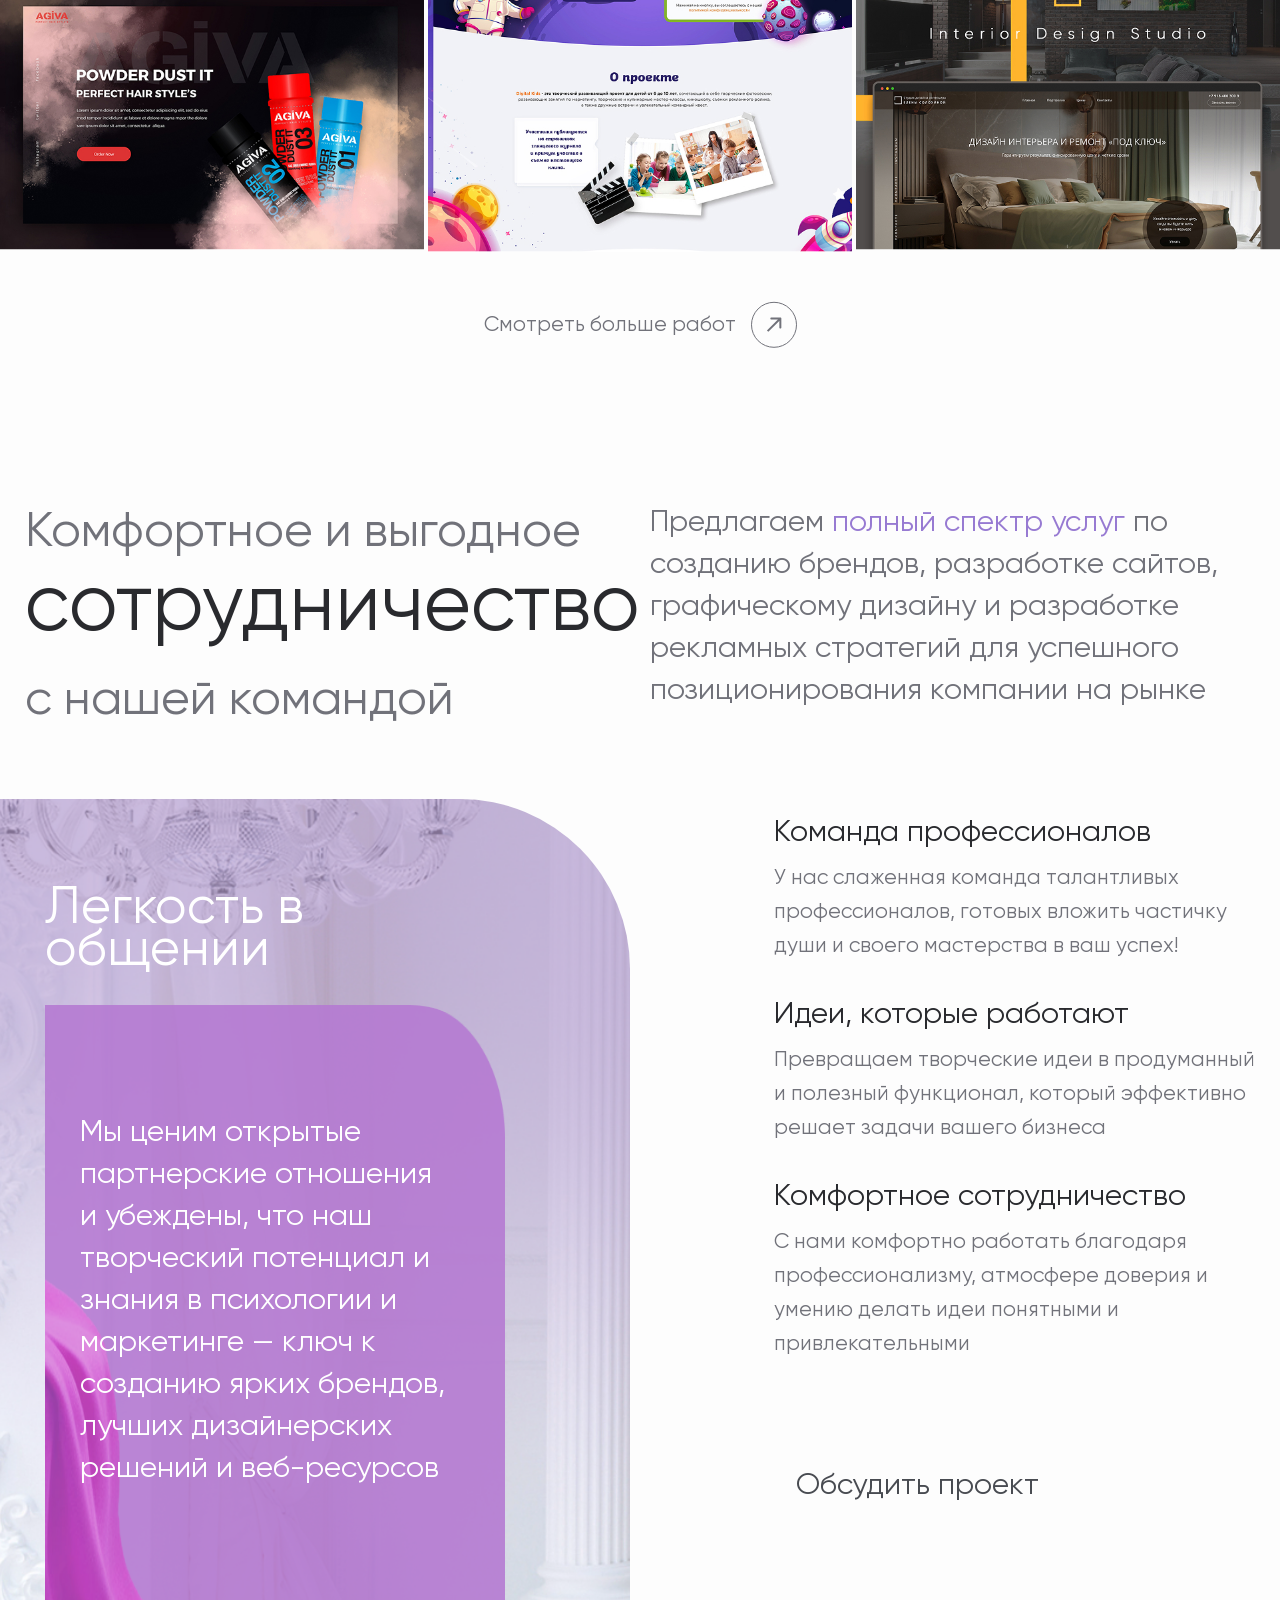
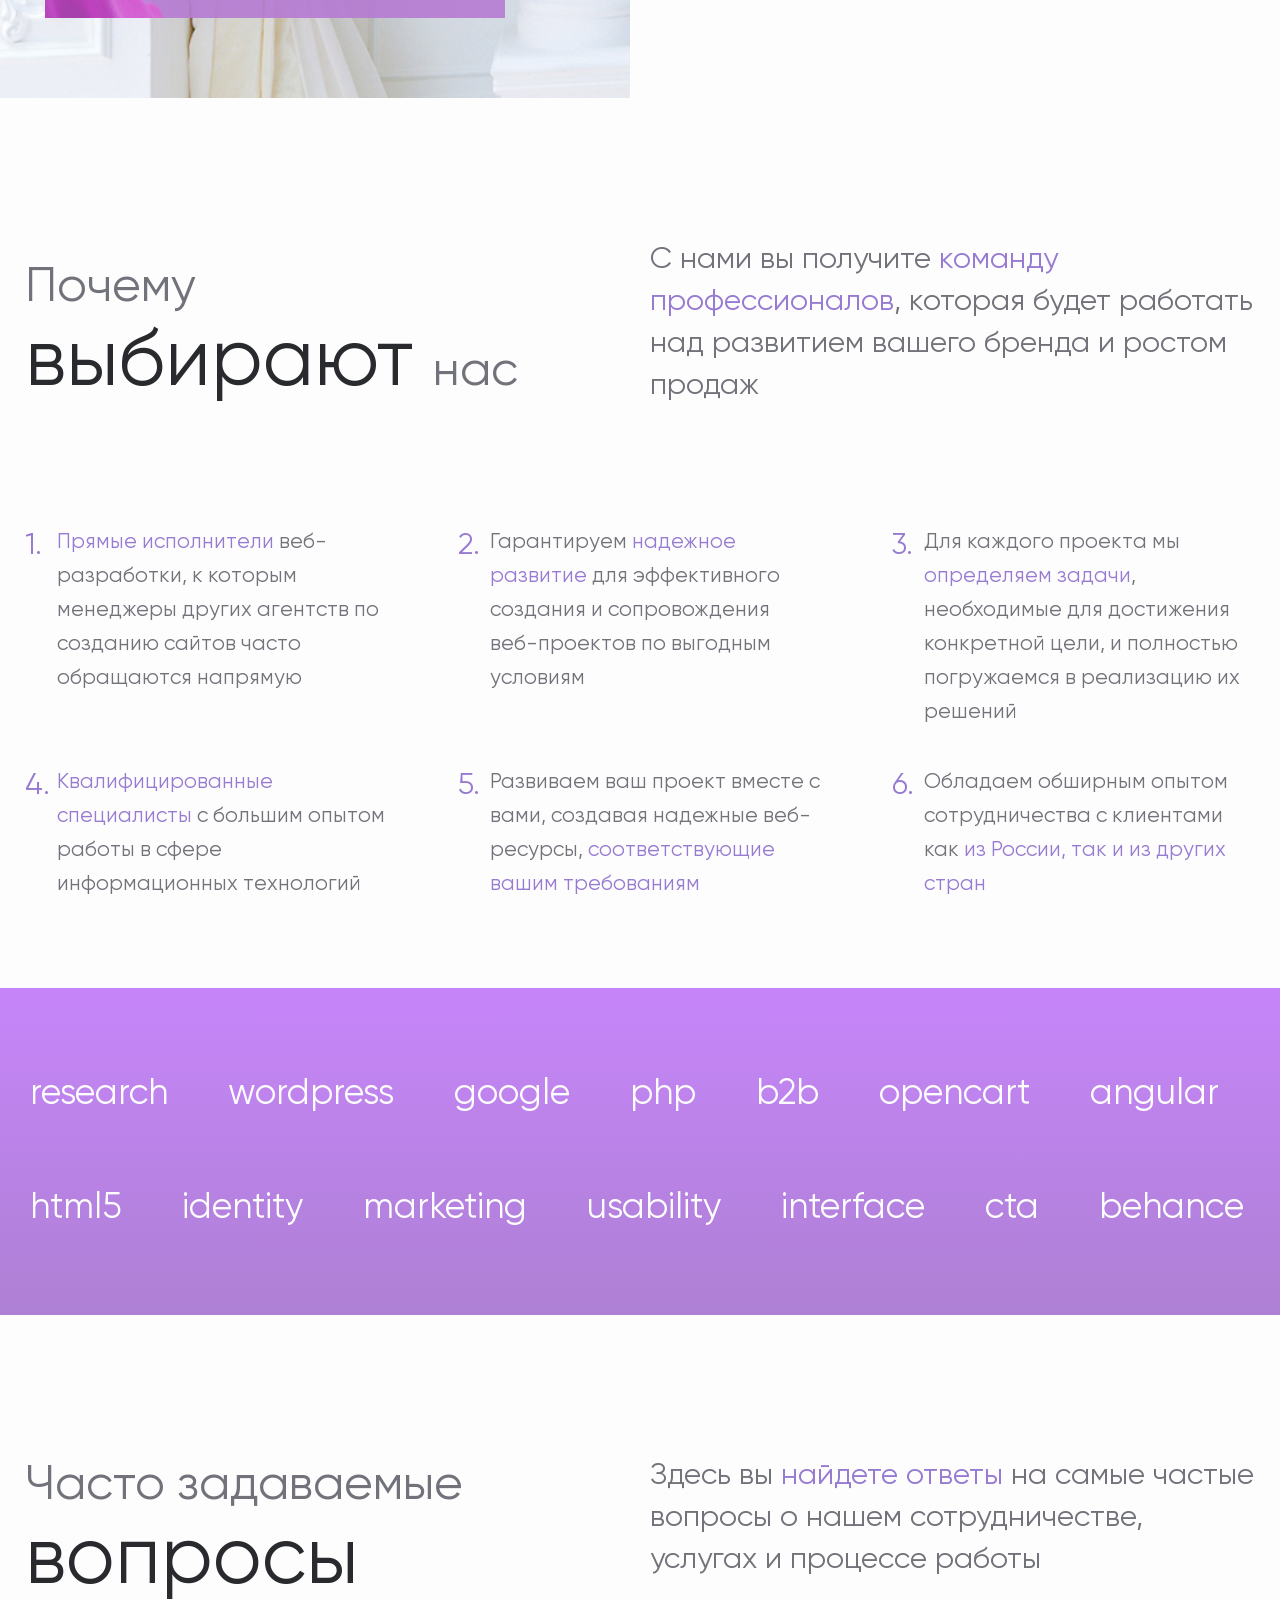
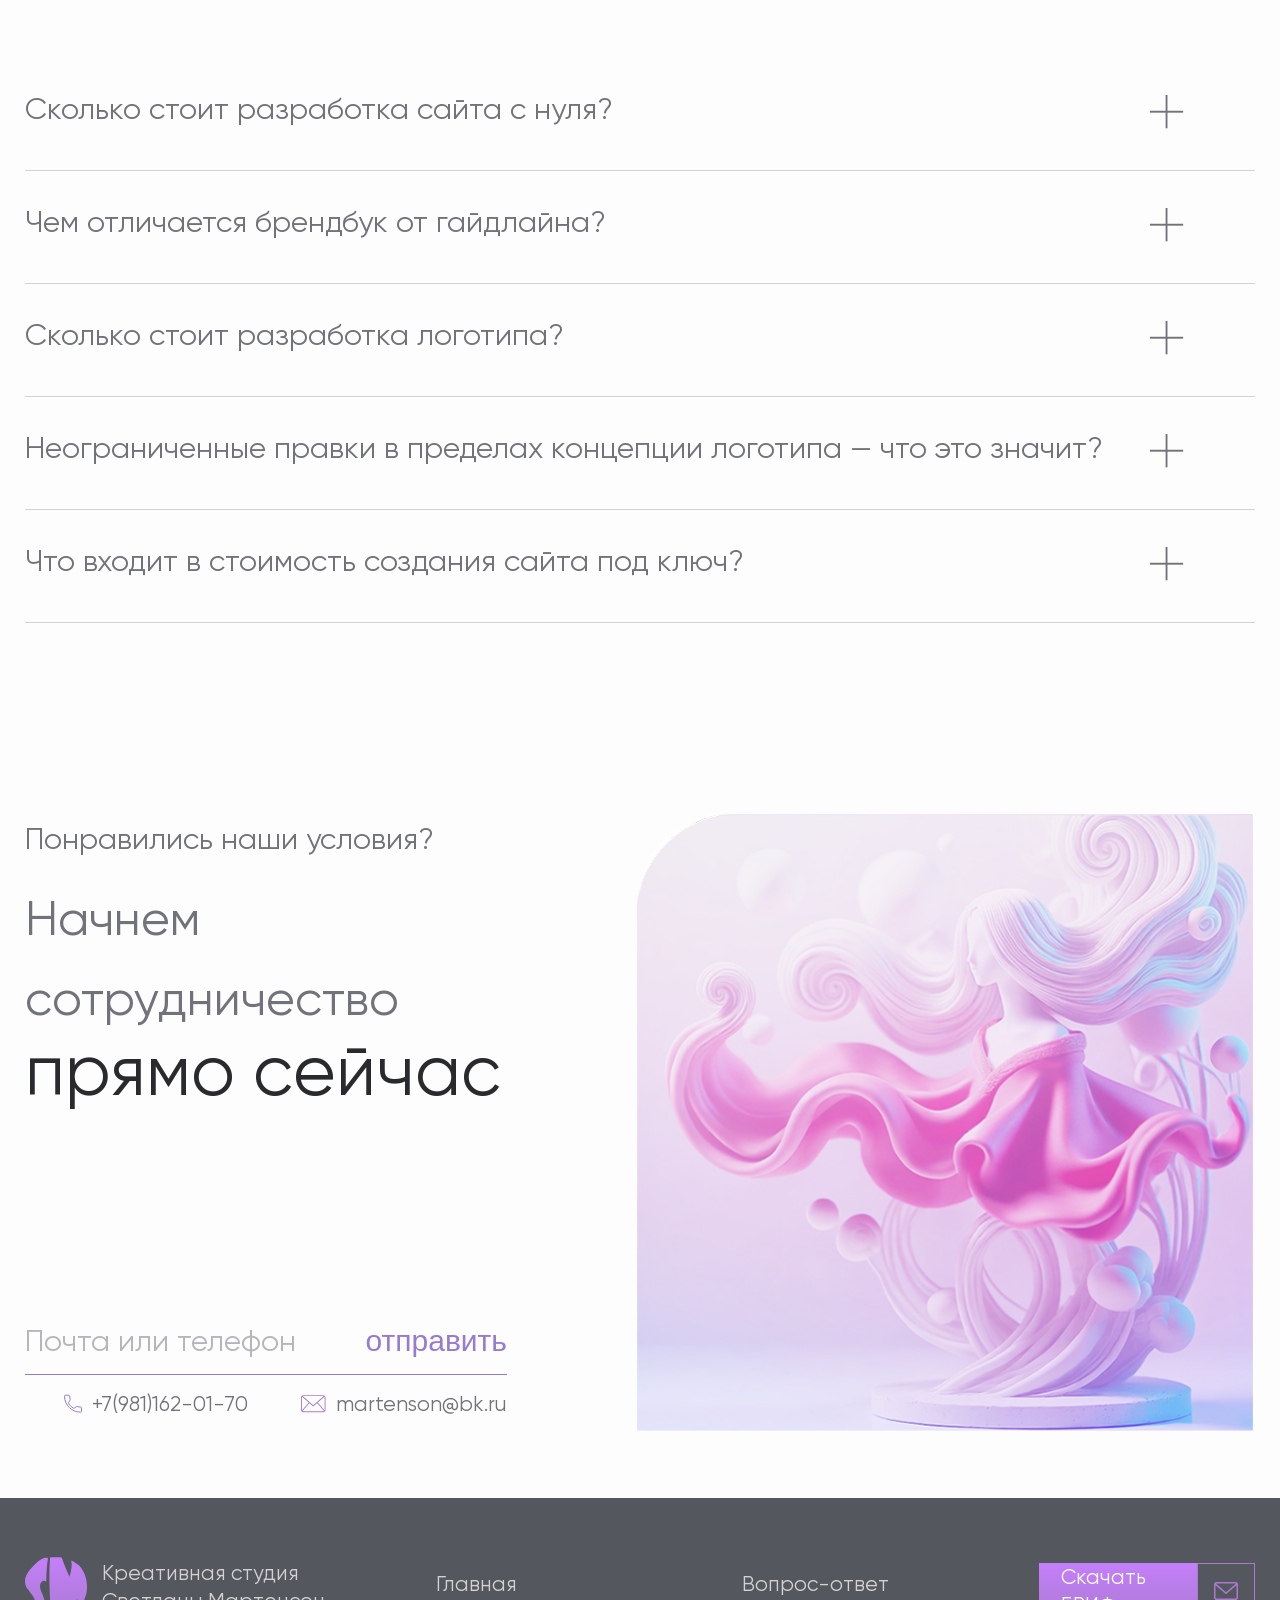
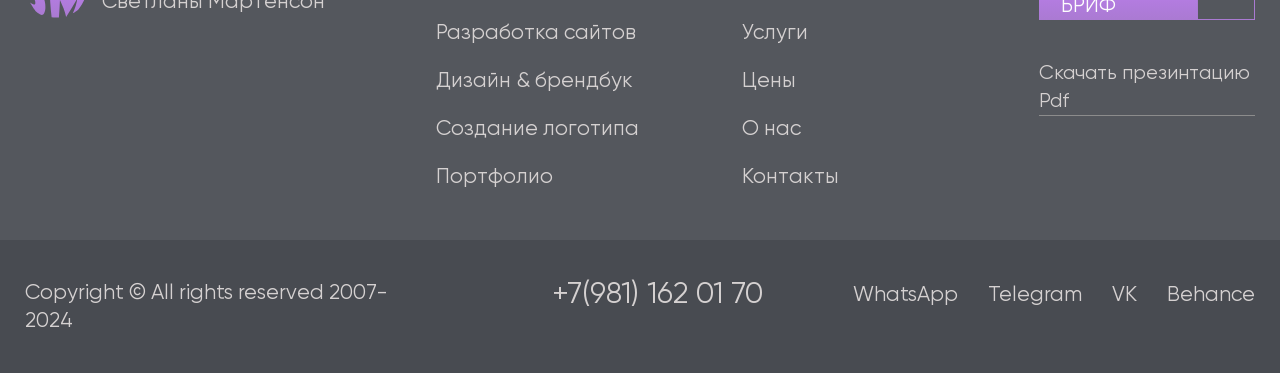
==== commit 538df032: "Add files via upload" ====
--- a/index.html
+++ b/index.html
@@ -27,32 +27,109 @@
 					<li><a href="#">Дизайн & брендинг</a></li>
 					<li><a href="#">Контакты</a></li>
 				</ul>
-				<div class="inlines">
-					<div>
-						<div class="pink_box">
-							<div>
-								<a href="#" class="pink_link">Скачать БРИФ</a>
-							</div>
-							<div>
-								<a class="mail_link" href="mailto:">
-									<img src="img/mail.svg" alt="" loading="logo" />
+				<div>
+					<div class="inlines">
+						<div>
+							<a href="#" class="pink_link">Скачать БРИФ</a>
+						</div>
+						<div class="dr_contacts_wrapp">
+							<div class="icons_dr_wrapp">
+								<div class="soc_dr">
+									<ul>
+										<li>
+											<a href="#" class="gren_hover">
+												<svg width="24" height="23" viewBox="0 0 24 23" fill="none" xmlns="http://www.w3.org/2000/svg">
+												<path d="M17.3938 13.6588L17.3849 13.7276C15.212 12.7216 14.9847 12.5876 14.7041 12.9786C14.5094 13.2494 13.9422 13.8635 13.7713 14.0452C13.5984 14.2242 13.4264 14.238 13.133 14.1141C12.8365 13.9764 11.8849 13.6872 10.7585 12.751C9.88099 12.0212 9.29206 11.1263 9.11815 10.8509C8.82862 10.3864 9.43435 10.3203 9.98573 9.35103C10.0845 9.15827 10.0341 9.00682 9.96103 8.87005C9.88692 8.73236 9.297 7.38303 9.04996 6.84514C8.81281 6.30908 8.56874 6.377 8.38593 6.377C7.81677 6.33111 7.40076 6.33845 7.03416 6.69276C5.43931 8.32114 5.84148 10.0009 7.2061 11.7872C9.88791 15.0476 11.3168 15.6479 13.9294 16.4814C14.6349 16.6897 15.2782 16.6604 15.7871 16.5924C16.3543 16.5089 17.5331 15.9306 17.7792 15.2835C18.0312 14.6364 18.0312 14.0994 17.957 13.9755C17.8839 13.8516 17.6902 13.7827 17.3938 13.6588Z" fill="#FDFDFD"/>
+												<path d="M19.9117 3.56013C12.7719 -3.34181 0.95585 1.66402 0.951208 11.4008C0.951208 13.3471 1.46099 15.2451 2.43228 16.9211L0.857422 22.6429L6.73992 21.1089C14.0803 25.0738 23.1394 19.8089 23.1431 11.4064C23.1431 8.45733 21.9917 5.68188 19.8978 3.59635L19.9117 3.56013ZM21.2879 11.3758C21.2823 18.4634 13.5018 22.8899 7.34814 19.2722L7.01385 19.0735L3.53171 19.9788L4.46492 16.5943L4.24299 16.246C0.413565 10.1501 4.81314 2.18309 12.0671 2.18309C13.2785 2.18004 14.4785 2.41729 15.5976 2.88111C16.7166 3.34492 17.7326 4.02609 18.5866 4.88518C19.4453 5.73349 20.1265 6.74434 20.5902 7.85873C21.054 8.97313 21.2912 10.1687 21.2879 11.3758Z" fill="#FDFDFD"/>
+												</svg>
+											</a>
+										</li>
+										<li>
+											<a href="#" class="blue_hover">
+												<svg width="20" height="17" viewBox="0 0 20 17" fill="none" xmlns="http://www.w3.org/2000/svg">
+												<path d="M1.23641 7.06994L18.5914 0.378436C19.3969 0.0874363 20.1004 0.574937 19.8394 1.79294L19.8409 1.79144L16.8859 15.7129C16.6669 16.6999 16.0804 16.9399 15.2599 16.4749L10.7599 13.1584L8.58941 15.2494C8.3494 15.4894 8.14691 15.6919 7.68191 15.6919L8.00141 11.1124L16.3414 3.57794C16.7044 3.25844 16.2604 3.07844 15.7819 3.39644L5.47541 9.88544L1.03241 8.49944C0.0679053 8.19344 0.0469056 7.53494 1.23641 7.06994Z" fill="#FDFDFD"/>
+												</svg>
+											</a>
+										</li>
+									</ul>
+								</div>
+								<a class="mail_link" href="mailto:martenson@bk.ru">
+									<svg width="24" height="18" viewBox="0 0 24 18" fill="none" xmlns="http://www.w3.org/2000/svg">
+										<path d="M21.75 0H2.25002C1.00928 0 0 1.00928 0 2.25002V15.75C0 16.9907 1.00928 18 2.25002 18H21.75C22.9907 18 24 16.9907 24 15.75V2.25002C24 1.00928 22.9907 0 21.75 0ZM21.75 1.49999C21.8519 1.49999 21.9488 1.52114 22.0374 1.55806L12 10.2576L1.9625 1.55806C2.05354 1.51989 2.15125 1.50015 2.24997 1.49999H21.75ZM21.75 16.5H2.25002C1.8362 16.5 1.49999 16.1638 1.49999 15.75V3.14282L11.5085 11.8169C11.6499 11.9392 11.825 12 12 12C12.175 12 12.3501 11.9392 12.4915 11.8169L22.5 3.14282V15.75C22.5 16.1638 22.1638 16.5 21.75 16.5Z" fill="#AA7AD2"/>
+									</svg>
 								</a>
 							</div>
-						</div>
-					</div>
-					<div>
-						<a class="tel_link" href="tel:+79811620170">+7(981) 162 01 70</a>
+							<div class="dr_contacts">
+								<a href="mailto:martenson@bk.ru" class="mail_link_hover">martenson@bk.ru</a>
+								<a class="tel_link" href="tel:+79811620170">+7(981) 162 01 70</a>
+							</div>
+						</div>
 					</div>
 				</div>
 				<div class="resbtn_wrapp">
 					<button type="button" class="respBtn">
-						<svg width="36" height="37" viewBox="0 0 36 37" fill="none" xmlns="http://www.w3.org/2000/svg">
-						<path d="M9 7.70002C9 6.70595 9.80592 5.90002 10.8 5.90002L30.4734 5.90002C31.4675 5.90002 32.2734 6.70595 32.2734 7.70002C32.2734 8.6941 31.4675 9.50002 30.4734 9.50002H10.8C9.80592 9.50002 9 8.69403 9 7.70002ZM34.2 16.7H1.8C0.805922 16.7 0 17.506 0 18.5C0 19.4941 0.805922 20.3 1.8 20.3H34.2C35.1941 20.3 36 19.4941 36 18.5C36 17.506 35.1941 16.7 34.2 16.7ZM23.9695 27.5H5.30859C4.31459 27.5 3.50859 28.3059 3.50859 29.3C3.50859 30.294 4.31459 31.1 5.30859 31.1H23.9695C24.9636 31.1 25.7695 30.294 25.7695 29.3C25.7695 28.3059 24.9636 27.5 23.9695 27.5Z" fill="#71727A"/>
+						<span></span>
+						<span></span>
+						<span></span>
+					</button>
+				</div>
+			</div>
+		</div>
+		<!-- Modal Nav -->
+		<div class="modal_nav">
+			<div class="modal_nav_inner">
+				<div class="modal_nav_content">
+					<button type="button" class="closeModalNav">
+						<svg width="24" height="24" viewBox="0 0 24 24" fill="none" xmlns="http://www.w3.org/2000/svg">
+							<rect x="1.73242" y="0.805511" width="30.4408" height="2.08909" transform="rotate(45 1.73242 0.805511)" fill="#977AD2"/>
+							<rect x="0.255859" y="22.3304" width="30.4408" height="2.08909" transform="rotate(-45 0.255859 22.3304)" fill="#977AD2"/>
 						</svg>
 					</button>
-				</div>
-			</div>
-		</div>								
+					<div class="row">
+						<div class="modal_nav_header">
+							<h3>Главное меню</h3>
+						</div>
+						<div class="tree_cols_nav">
+							<div>
+								<ul>
+									<li><a href="#">Главная</a></li>
+									<li><a href="#">Создание сайтов</a></li>
+									<li><a href="#">Дизайн & брендбук</a></li>
+								</ul>
+							</div>
+							<div>
+								<ul>
+									<li><a href="#">Создание логотипа</a></li>
+									<li><a href="#">Вопрос-ответ</a></li>
+									<li><a href="#">Портфолио</a></li>
+								</ul>
+							</div>
+							<div>
+								<ul>
+									<li><a href="#">Услуги</a></li>
+									<li><a href="#">О нас</a></li>
+									<li><a href="#">Контакты</a></li>
+								</ul>
+							</div>
+						</div>
+					</div>
+				</div>
+				<div class="modal_nav_footer">
+					<div class="modal_nav_title">
+						<h2>Digital Creator</h2>
+					</div>
+					<a href="#" class="nav_pill">
+						<div class="gradient">
+							<p>Давайте обсудим Ваш проект</p>
+						</div>
+						<div>
+							<p>Давайте обсудим Ваш проект</p>
+						</div>
+					</a>
+				</div>
+			</div>
+		</div>
+		<!-- /Modal Nav -->
 	</header>
 	<!-- /Header -->
 	<!-- Content -->
@@ -65,16 +142,18 @@
 				<p>Креативная студия по веб-разработки</p>
 				<h2>Разработка сайтов</h2>
 			</div>
-			<div class="promo_thumbs">
-				<div class="promo_thumb">
-					<img src="img/1.jpg" alt="" loading="logo" />
-				</div>
-				<div class="promo_thumb">
-					<img src="img/2.jpg" alt="" loading="logo" />
-				</div>
-				<div class="promo_thumb">
-					<img src="img/3.jpg" alt="" loading="logo" />
-				</div>
+		</div>
+		<div class="promo_thumbs">
+			<div class="promo_thumb">
+				<img src="img/1.jpg" alt="" loading="logo" />
+				<video id="video_1" src="video/6.mp4" autoplay="true" muted="true" playsinline="" loop="true" poster="img/1.jpg"></video>
+			</div>
+			<div class="promo_thumb">
+				<img src="img/2.jpg" alt="" loading="logo" />
+				<video id="video_2" src="video/7.mp4" autoplay="true" muted="true" playsinline="" loop="true" poster="img/2.jpg"></video>
+			</div>
+			<div class="promo_thumb">
+				<img src="img/3.jpg" alt="" loading="logo" />
 			</div>
 		</div>
 	</section>
@@ -94,29 +173,29 @@
 			<div class="tags_wrapp">
 				<h3>Разработка сайтов</h3>
 				<ul class="tags">
-					<li><a href="#">Landing Page</a></li>
-					<li><a href="#">Бзнес-сайт</a></li>
-					<li><a href="#">Сайт услуг</a></li>
-					<li><a href="#">Корпоративный сайт</a></li>
-					<li><a href="#">Сайт каталог</a></li>
-					<li><a href="#">Интернет-магазин, портал</a></li>
+					<li><a href="#" data-popup-link = "callback">Landing Page</a></li>
+					<li><a href="#" data-popup-link = "callback">Бзнес-сайт</a></li>
+					<li><a href="#" data-popup-link = "callback">Сайт услуг</a></li>
+					<li><a href="#" data-popup-link = "callback">Корпоративный сайт</a></li>
+					<li><a href="#" data-popup-link = "callback">Сайт каталог</a></li>
+					<li><a href="#" data-popup-link = "callback">Интернет-магазин, портал</a></li>
 				</ul>
 			</div>
 			<div class="tags_wrapp">
 				<h3>Дизайн/брендинг</h3>
 				<ul class="tags">
-					<li><a href="#">Дизайн сайта</a></li>
-					<li><a href="#">Редизайн сайта</a></li>
-					<li><a href="#">Реклама, баннеры</a></li>
-					<li><a href="#">Оформление для соц. сетей</a></li>
-					<li><a href="#">Дизайн рекламных материалов</a></li>
-					<li><a href="#">Motion design</a></li>
-					<li><a href="#">Брендбук, гайдлайн</a></li>
-					<li><a href="#">Фирменный стиль</a></li>
-					<li><a href="#">Презентации</a></li>
-					<li><a href="#">Логотип</a></li>
-					<li><a href="#">Анимация логотипа</a></li>
-					<li><a href="#">Эксклюзивные проекты</a></li>
+					<li><a href="#" data-popup-link = "callback">Дизайн сайта</a></li>
+					<li><a href="#" data-popup-link = "callback">Редизайн сайта</a></li>
+					<li><a href="#" data-popup-link = "callback">Реклама, баннеры</a></li>
+					<li><a href="#" data-popup-link = "callback">Оформление для соц. сетей</a></li>
+					<li><a href="#" data-popup-link = "callback">Дизайн рекламных материалов</a></li>
+					<li><a href="#" data-popup-link = "callback">Motion design</a></li>
+					<li><a href="#" data-popup-link = "callback">Брендбук, гайдлайн</a></li>
+					<li><a href="#" data-popup-link = "callback">Фирменный стиль</a></li>
+					<li><a href="#" data-popup-link = "callback">Презентации</a></li>
+					<li><a href="#" data-popup-link = "callback">Логотип</a></li>
+					<li><a href="#" data-popup-link = "callback">Анимация логотипа</a></li>
+					<li><a href="#" data-popup-link = "callback">Эксклюзивные проекты</a></li>
 				</ul>
 			</div>
 		</div>
@@ -310,7 +389,7 @@
 	<!-- /Section 5 - Main Page -->
 	<!-- Section 6 - Main Page -->
 	<section class="sect_6_mp">
-		<div class="pink_line">
+		<div class="pink_line marquee">
 			<ul>
 				<li>research</li>
 				<li>wordpress</li>
@@ -321,6 +400,8 @@
 				<li>angular</li>
 				<li>branding</li>
 				<li>identity</li>
+				<li>angular</li>
+				<li>b2b</li>
 			</ul>
 			<ul>
 				<li>html5</li>
@@ -439,8 +520,15 @@
 							<form>
 								<div class="formn_templ">
 									<div>
-										<!-- пересмотреть прозрачность -->
-										<p><a href="#">Почта</a> или <a href="#">телефон</a></p>
+										<p class="hideCallText"><a href="#" class="form_link" id="mailCall">Почта</a> или <a href="#" class="form_link" id="telCall">телефон</a></p>
+										<div data-id="telCall" class="form_js_input form_tel_input">
+											<p class="pl_text"><span data-sub-id="mailCall">your@email.ru</span> или</p>
+											<input type="tel" placeholder="x(xxx)xxx-xx-xx" />
+										</div>
+										<div data-id="mailCall" class="form_js_input form_tel_input">
+											<p class="pl_text"><span data-sub-id="telCall">x(xxx)xxx-xx-xx</span> или</p>
+											<input type="email" placeholder="your@email.ru" />
+										</div>
 									</div>
 									<div>
 										<button type="submit" class="subBtn">отправить</button>
@@ -550,11 +638,72 @@
 		</div>
 	</footer>
 	<!-- /Footer -->
+	<!-- Popup -->
+	<div class="popup" data-popup = "callback">
+		<button type="button" class="close">
+			<svg role="presentation" class="t-popup__close-icon" width="23px" height="23px" viewBox="0 0 23 23" version="1.1" xmlns="http://www.w3.org/2000/svg" xmlns:xlink="http://www.w3.org/1999/xlink"><g stroke="none" stroke-width="1" fill="#fff" fill-rule="evenodd"><rect transform="translate(11.313708, 11.313708) rotate(-45.000000) translate(-11.313708, -11.313708) " x="10.3137085" y="-3.6862915" width="2" height="30"></rect><rect transform="translate(11.313708, 11.313708) rotate(-315.000000) translate(-11.313708, -11.313708) " x="10.3137085" y="-3.6862915" width="2" height="30"></rect></g></svg>
+		</button>
+		<div class="popup_content">
+			<div class="popup_title">
+				<h3>Заполните форму</h3>
+				<p>Укажите, пожалуйста, ваши контакты для связи</p>
+			</div>
+			<div class="popup_input_wrapp">
+				<input type="text" name="#" placeholder="Ваше имя" />
+			</div>
+			<div class="popup_input_wrapp">
+				<input type="text" name="#" placeholder="Почта" />
+			</div>
+			<div class="popup_input_wrapp">
+				<input type="tel" name="#" placeholder="Телефон" />
+			</div>
+			<div class="popup_input_wrapp">
+				<select name="#">
+					<option value="">Тип проекта</option>
+					<option value="Разработка сайта">Разработка сайта</option>
+					<option value="Редизайн">Редизайн</option>
+					<option value="Логотип">Логотип</option>
+					<option value="Брендбук">Брендбук</option>
+					<option value="Другое">Другое</option>
+				</select>
+			</div>
+			<div class="checkboxes_wrapp">
+				<h3>Какой способ связи вам подходит?</h3>
+				<div class="checkboxes">
+					<div>
+						<label class="checkbox" for="ch_1">
+							<input id="ch_1" type="radio" name="messager" />
+							<span>Telegram</span>
+						</label>
+					</div>
+					<div>
+						<label class="checkbox" for="ch_2">
+							<input id="ch_2" type="radio" name="messager" />
+							<span>WhatsApp</span>
+						</label>
+					</div>
+					<div>
+						<label class="checkbox" for="ch_3">
+							<input id="ch_3" type="radio" name="messager" />
+							<span>E-mail</span>
+						</label>
+					</div>
+				</div>
+			</div>
+			<button type="submit" class="subBtnPopup">Отправить</button>
+		</div>
+	</div>
+	<div class="popup_bg"></div>
+	<!-- /Popup -->
 	</div>
 	<link rel="stylesheet" type="text/css" href="responsive.css">
 	<link rel="stylesheet" type="text/css" href="vendors/css/fancybox.css">
+	<link rel="stylesheet" type="text/css" href="vendors/css/slick.css">
 	<script src="vendors/js/jquery.js"></script>
 	<script src="vendors/js/fancybox.js"></script>
+	<script src="vendors/js/slick.min.js"></script>
+	<script src="vendors/js/inputmask.js"></script>
+	<script src="vendors/js/marquee.js"></script>
 	<script src="js/scripts.js"></script>
 </body>
 </html>
--- a/style.css
+++ b/style.css
@@ -188,7 +188,7 @@
     font-family: 'Gilroy';
     font-weight: 400;
     font-size: 30px;
-    line-height: 42x;
+    line-height: 42px;
     color: #292A2E;
 }
 
@@ -335,6 +335,29 @@
     font-size: 21px;
     line-height: 28px;
     color: #71727A;
+    -webkit-transition-property: color;
+    -webkit-transition-duration: .3s;
+    -webkit-transition-timing-function: ease;
+
+    -moz-transition-property: color;
+    -moz-transition-duration: .3s;
+    -moz-transition-timing-function: ease;
+
+    -ms-transition-property: color;
+    -ms-transition-duration: .3s;
+    -ms-transition-timing-function: ease;
+
+    -o-transition-property: color;
+    -o-transition-duration: .3s;
+    -o-transition-timing-function: ease;
+
+    transition-property: color;
+    transition-duration: .3s;
+    transition-timing-function: ease;
+}
+
+.logo:hover p {
+    color: #977AD2;
 }
 
 .resp_nav {
@@ -353,6 +376,25 @@
     font-size: 21px;
     line-height: 28px;
     color: #71727A;
+    -webkit-transition-property: color;
+    -webkit-transition-duration: .3s;
+    -webkit-transition-timing-function: ease;
+
+    -moz-transition-property: color;
+    -moz-transition-duration: .3s;
+    -moz-transition-timing-function: ease;
+
+    -ms-transition-property: color;
+    -ms-transition-duration: .3s;
+    -ms-transition-timing-function: ease;
+
+    -o-transition-property: color;
+    -o-transition-duration: .3s;
+    -o-transition-timing-function: ease;
+
+    transition-property: color;
+    transition-duration: .3s;
+    transition-timing-function: ease;
 }
 
 .resp_nav li a:hover {
@@ -366,7 +408,8 @@
 }
 
 .inlines > div {
-    padding: 0 9px;
+    padding: 0;
+    min-height: 57px;
 }
 
 .pink_box {
@@ -400,18 +443,69 @@
     font-size: 21px;
     line-height: 28px;
     color: #FDFDFD;
+    -webkit-transition-property: background;
+    -webkit-transition-duration: .3s;
+    -webkit-transition-timing-function: ease;
+
+    -moz-transition-property: background;
+    -moz-transition-duration: .3s;
+    -moz-transition-timing-function: ease;
+
+    -ms-transition-property: background;
+    -ms-transition-duration: .3s;
+    -ms-transition-timing-function: ease;
+
+    -o-transition-property: background;
+    -o-transition-duration: .3s;
+    -o-transition-timing-function: ease;
+
+    transition-property: background;
+    transition-duration: .3s;
+    transition-timing-function: ease;
+}
+
+.pink_link:hover {
+    background: linear-gradient(180deg, #CA2EFF 0%, #CD3EFD 23%, #B716ED 100%), #AA7AD2;
 }
 
 .tel_link {
-    display: inline-block;
-    vertical-align: top;
+    display: inline-flex;
+    align-items: center;
+    padding: 0 15px 0 17px;
+    height: 100%;
     font-size: 30px;
     line-height: 28px;
     color: #71727A;
+    background: transparent;
+    -webkit-transition-property: background, color;
+    -webkit-transition-duration: .3s;
+    -webkit-transition-timing-function: ease;
+
+    -moz-transition-property: background, color;
+    -moz-transition-duration: .3s;
+    -moz-transition-timing-function: ease;
+
+    -ms-transition-property: background, color;
+    -ms-transition-duration: .3s;
+    -ms-transition-timing-function: ease;
+
+    -o-transition-property: background, color;
+    -o-transition-duration: .3s;
+    -o-transition-timing-function: ease;
+
+    transition-property: background, color;
+    transition-duration: .3s;
+    transition-timing-function: ease;
+}
+
+.tel_link:hover,
+.telDr .tel_link {
+    background: linear-gradient(180deg, #CA2EFF 0%, #CD3EFD 23%, #B716ED 100%), #AA7AD2;
+    color: #fff;
 }
 
 .resbtn_wrapp {
-    padding: 14px 0 0 110px;
+    padding: 11px 0 0 110px;
 }
 
 .respBtn {
@@ -422,6 +516,479 @@
     cursor: pointer;
 }
 
+.respBtn span {
+    display: block;
+    background: #71727A;
+    height: 4px;
+    margin-bottom: 7px;
+    border-radius: 3px;
+    position: relative;
+    -webkit-transition-property: width, left;
+    -webkit-transition-duration: .3s;
+    -webkit-transition-timing-function: ease;
+
+    -moz-transition-property: width, left;
+    -moz-transition-duration: .3s;
+    -moz-transition-timing-function: ease;
+
+    -ms-transition-property: width, left;
+    -ms-transition-duration: .3s;
+    -ms-transition-timing-function: ease;
+
+    -o-transition-property: width, left;
+    -o-transition-duration: .3s;
+    -o-transition-timing-function: ease;
+
+    transition-property: width, left;
+    transition-duration: .3s;
+    transition-timing-function: ease;
+}
+
+.respBtn span:nth-child(1) {
+    width: 23px;
+    left: 9px;
+}
+
+.respBtn:hover span:nth-child(1),
+.respBtn.active span:nth-child(1) {
+    width: 18px;
+    left: 16px;
+}
+
+.respBtn span:nth-child(2) {
+    width: 36px;
+}
+
+.respBtn span:nth-child(3) {
+    width: 23px;
+    left: 3px;
+    margin-bottom: 0;
+}
+
+.respBtn:hover span:nth-child(3),
+.respBtn.active span:nth-child(3) {
+    width: 23px;
+    left: 13px;
+}
+
+.dr_contacts_wrapp {
+    display: flex;
+    overflow: hidden;
+    height: 57px;
+    position: relative;
+}
+
+.dr_contacts {
+    display: flex;
+    align-items: center;
+    position: relative;
+}
+
+.mailDr .mail_link {
+    border: 1px solid #AA7AD2;
+    background: linear-gradient(180deg, #CA2EFF 0%, #CD3EFD 23%, #B716ED 100%), #AA7AD2;
+}
+
+.mailDr .mail_link svg path {
+    fill: #fff;
+}
+
+.mail_link_hover {
+    display: flex;
+    align-items: center;
+    justify-content: center;
+    background: linear-gradient(180deg, #CA2EFF 0%, #CD3EFD 23%, #B716ED 100%), #AA7AD2;
+    font-size: 26px;
+    line-height: 30px;
+    color: #fff;
+    width: 100%;
+    height: 100%;
+    position: absolute;
+    top: -102%;
+    left: 0;
+    -webkit-transition-property: top;
+    -webkit-transition-duration: .3s;
+    -webkit-transition-timing-function: ease;
+
+    -moz-transition-property: top;
+    -moz-transition-duration: .3s;
+    -moz-transition-timing-function: ease;
+
+    -ms-transition-property: top;
+    -ms-transition-duration: .3s;
+    -ms-transition-timing-function: ease;
+
+    -o-transition-property: top;
+    -o-transition-duration: .3s;
+    -o-transition-timing-function: ease;
+
+    transition-property: top;
+    transition-duration: .3s;
+    transition-timing-function: ease;
+}
+
+.dr_contacts_wrapp.mailDr .mail_link_hover {
+    top: 0;
+}
+
+.icons_dr_wrapp {
+    position: relative;
+    overflow: hidden;
+}
+
+.soc_dr {
+    display: flex;
+    align-items: center;
+    background: linear-gradient(180deg, #CA2EFF 0%, #CD3EFD 23%, #B716ED 100%), #AA7AD2;
+    width: 100%;
+    height: 100%;
+    position: absolute;
+    top: -102%;
+    left: 0;
+    z-index: 2;
+    -webkit-transition-property: top;
+    -webkit-transition-duration: .3s;
+    -webkit-transition-timing-function: ease;
+
+    -moz-transition-property: top;
+    -moz-transition-duration: .3s;
+    -moz-transition-timing-function: ease;
+
+    -ms-transition-property: top;
+    -ms-transition-duration: .3s;
+    -ms-transition-timing-function: ease;
+
+    -o-transition-property: top;
+    -o-transition-duration: .3s;
+    -o-transition-timing-function: ease;
+
+    transition-property: top;
+    transition-duration: .3s;
+    transition-timing-function: ease;
+}
+
+.telDr .soc_dr {
+    top: 0;
+}
+
+.soc_dr ul {
+    display: flex;
+    align-items: center;
+    margin: 0 -4px;
+}
+
+.soc_dr ul li {
+    line-height: 1;
+    padding: 2px 4px;
+}
+
+.soc_dr ul li a {
+    display: block;
+    width: 22px;
+    height: 22px;
+    position: relative;
+    line-height: 1;
+}
+
+.soc_dr ul li a svg {
+    display: block;
+    width: auto;
+    height: auto;
+    max-width: 100%;
+    max-height: 100%;
+    position: absolute;
+    top: 50%;
+    left: 50%;
+    transform: translate(-50%, -50%);
+}
+
+.gren_hover svg path {
+    -webkit-transition-property: fill;
+    -webkit-transition-duration: .3s;
+    -webkit-transition-timing-function: ease;
+
+    -moz-transition-property: fill;
+    -moz-transition-duration: .3s;
+    -moz-transition-timing-function: ease;
+
+    -ms-transition-property: fill;
+    -ms-transition-duration: .3s;
+    -ms-transition-timing-function: ease;
+
+    -o-transition-property: fill;
+    -o-transition-duration: .3s;
+    -o-transition-timing-function: ease;
+
+    transition-property: fill;
+    transition-duration: .3s;
+    transition-timing-function: ease;
+}
+
+.gren_hover:hover svg path {
+    fill: #10AE2D;
+}
+
+.blue_hover svg path {
+    -webkit-transition-property: fill;
+    -webkit-transition-duration: .3s;
+    -webkit-transition-timing-function: ease;
+
+    -moz-transition-property: fill;
+    -moz-transition-duration: .3s;
+    -moz-transition-timing-function: ease;
+
+    -ms-transition-property: fill;
+    -ms-transition-duration: .3s;
+    -ms-transition-timing-function: ease;
+
+    -o-transition-property: fill;
+    -o-transition-duration: .3s;
+    -o-transition-timing-function: ease;
+
+    transition-property: fill;
+    transition-duration: .3s;
+    transition-timing-function: ease;
+}
+
+.blue_hover:hover svg path {
+    fill: #5EB3E2;
+}
+
+/*-- Modal Nav --*/
+
+.modal_nav {
+    display: none;
+    width: 100%;
+    position: fixed;
+    top: 0;
+    left: 0;
+    z-index: 5;
+    background: #FDFDFD;
+    overflow-y: auto;
+    overflow-x: hidden;
+}
+
+.modal_nav_inner {
+    display: flex;
+    flex-direction: column;
+    height: 100vh;
+}
+
+.modal_nav_content {
+    position: relative;
+    flex: 1;
+}
+
+.closeModalNav {
+    display: block;
+    width: 26px;
+    height: 26px;
+    border: none;
+    background: transparent;
+    position: absolute;
+    top: 53px;
+    right: 70px;
+    cursor: pointer;
+    z-index: 2;
+}
+
+.modal_nav_header {
+    padding: 6% 0 20px 0;
+    position: relative;
+    top: -100px;
+    opacity: 0;
+    transition-property: top, opacity;
+    transition-duration: .7s;
+    transition-timing-function: ease;
+}
+
+.modal_nav.visible .modal_nav_header {
+    top: 0;
+    opacity: 1;
+}
+
+.modal_nav_header h3 {
+    font-size: 70px;
+    line-height: 74px;
+    color: #977AD2;
+}
+
+.tree_cols_nav {
+    display: flex;
+    flex-wrap: wrap;
+    margin: 0 -10px;
+    padding: 4% 0 20px 0;
+}
+
+.tree_cols_nav > div {
+    padding: 10px 10px;
+    position: relative;
+    top: -100px;
+    opacity: 0;
+    transition-property: top, opacity;
+    transition-duration: .7s;
+    transition-timing-function: ease;
+}
+
+.modal_nav.visible .tree_cols_nav > div {
+    top: 0;
+    opacity: 1;
+}
+
+.tree_cols_nav > div:nth-child(1) {
+    width: 44%;
+    transition-delay: .3s;
+}
+
+.tree_cols_nav > div:nth-child(2) {
+    width: 37%;
+    transition-delay: .4s;
+}
+
+.tree_cols_nav > div:nth-child(3) {
+    width: 19%;
+    transition-delay: .5s;
+}
+
+.tree_cols_nav ul li {
+    padding: 29px 0;
+}
+
+.tree_cols_nav ul li a {
+    display: inline-block;
+    vertical-align: top;
+    font-size: 30px;
+    line-height: 36px;
+    color: #71727A;
+    transition-property: color;
+    transition-duration: .3s;
+    transition-timing-function: ease;
+}
+
+.tree_cols_nav ul li a:hover {
+    color: #977AD2;
+}
+
+.modal_nav_footer {
+    position: relative;
+}
+
+.modal_nav_title {
+    width: 100%;
+    position: absolute;
+    top: -320px;
+    left: 0;
+    opacity: 0;
+    transition-property: top, opacity;
+    transition-duration: .7s;
+    transition-timing-function: ease;
+    transition-delay: .6s;
+}
+
+.modal_nav.visible .modal_nav_title {
+    top: -160px;
+    opacity: 1;
+}
+
+.modal_nav_title h2 {
+    text-align: center;
+    font-weight: 900;
+    font-size: 210px;
+    line-height: 210px;
+    color: rgba(189, 202, 199, .5);
+    opacity: .3;
+}
+
+.nav_pill {
+    height: 194px;
+    display: flex;
+    align-items: center;
+    position: relative;
+    top: -100px;
+    opacity: 0;
+    transition-property: top, opacity;
+    transition-duration: .7s;
+    transition-timing-function: ease;
+    transition-delay: .5s;
+}
+
+.modal_nav.visible .nav_pill {
+    top: 0;
+    opacity: 1;
+}
+
+.nav_pill > div {
+    height :100%;
+    display: flex;
+    align-items: center;
+    position: absolute;
+    top: 0;
+    left: 0;
+    overflow: hidden;
+}
+
+.nav_pill p {
+    white-space: nowrap;
+    width: 100vw;
+    text-align: center;
+    font-size: 70px;
+    line-height: 70px;
+    color: #977AD2;
+    position: relative;
+    z-index: 2;
+}
+
+.nav_pill div.gradient {
+    z-index: 3;
+    width: 52%;
+    -webkit-transition-property: width;
+    -webkit-transition-duration: .7s;
+    -webkit-transition-timing-function: ease;
+
+    -moz-transition-property: width;
+    -moz-transition-duration: .7s;
+    -moz-transition-timing-function: ease;
+
+    -ms-transition-property: width;
+    -ms-transition-duration: .7s;
+    -ms-transition-timing-function: ease;
+
+    -o-transition-property: width;
+    -o-transition-duration: .7s;
+    -o-transition-timing-function: ease;
+
+    transition-property: width;
+    transition-duration: .7s;
+    transition-timing-function: ease;
+}
+
+.nav_pill:hover div.gradient {
+    width: 100%;
+}
+
+.nav_pill div.gradient:before {
+    display: block;
+    content: "";
+    width: 100%;
+    height: 100%;
+    position: absolute;
+    top: 0;
+    left: 0;
+    background: linear-gradient(180deg, #C47FFA 0%, #BE7EF1 23%, #AA7AD2 100%);
+    opacity: .9;
+}
+
+.nav_pill div.gradient p {
+    width: 100vw;
+    position: absolute;
+    top: 50%;
+    left: 0;
+    transform: translate(0, -50%);
+    color: #FDFDFD !important;
+}
+
+/*-- /Modal Nav --*/
+
 /*-------------------------------------------*/
 /* ----- CONTENT ------ */
 /*-------------------------------------------*/
@@ -463,17 +1030,28 @@
     display: flex;
     flex-wrap: wrap;
     justify-content: center;
-    margin: 0 -10px;
-    padding: 77px 0 30px 0;
+    padding: 77px 65px 30px 65px;
 }
 
 .promo_thumb {
     width: calc(33.33% - 20px);
     height: 459px;
-    max-width: 574px;
+    max-width: 574px !important;
     margin: 10px;
     border-radius: 0 116px 0 0;
     overflow: hidden;
+    position: relative;
+}
+
+.promo_thumb video {
+    min-width: 100%;
+    min-height: 100%;
+    max-height: 459px;
+    position: absolute;
+    top: 50%;
+    left: 50%;
+    transform: translate(-50%, -50%);
+    z-index: 2;
 }
 
 .promo_thumb:nth-child(2) {
@@ -532,14 +1110,33 @@
     font-size: 30px;
     line-height: 42px;
     color: #977AD2;
+    -webkit-transition-property: color;
+    -webkit-transition-duration: .3s;
+    -webkit-transition-timing-function: ease;
+
+    -moz-transition-property: color;
+    -moz-transition-duration: .3s;
+    -moz-transition-timing-function: ease;
+
+    -ms-transition-property: color;
+    -ms-transition-duration: .3s;
+    -ms-transition-timing-function: ease;
+
+    -o-transition-property: color;
+    -o-transition-duration: .3s;
+    -o-transition-timing-function: ease;
+
+    transition-property: color;
+    transition-duration: .3s;
+    transition-timing-function: ease;
+}
+
+.article > div:nth-child(2) p a:hover {
+    color: #CA2EFF;
 }
 
 .tags_wrapp {
     padding: 20px 0;
-}
-
-.tags_wrapp h3 {
-
 }
 
 .tags {
@@ -565,6 +1162,30 @@
     font-size: 21px;
     line-height: 24px;
     color: #71727A;
+    -webkit-transition-property: color, border;
+    -webkit-transition-duration: .3s;
+    -webkit-transition-timing-function: ease;
+
+    -moz-transition-property: color, border;
+    -moz-transition-duration: .3s;
+    -moz-transition-timing-function: ease;
+
+    -ms-transition-property: color, border;
+    -ms-transition-duration: .3s;
+    -ms-transition-timing-function: ease;
+
+    -o-transition-property: color, border;
+    -o-transition-duration: .3s;
+    -o-transition-timing-function: ease;
+
+    transition-property: color, border;
+    transition-duration: .3s;
+    transition-timing-function: ease;
+}
+
+.tags li a:hover {
+    border: 1px solid #977AD2;
+    color: #977AD2;
 }
 
 /*-- /Section 2 - Main Page --*/
@@ -603,7 +1224,26 @@
     position: absolute;
     bottom: -2px;
     left: 0;
-    opacity: .6;
+    opacity: .5;
+    -webkit-transition-property: width;
+    -webkit-transition-duration: .3s;
+    -webkit-transition-timing-function: ease;
+
+    -moz-transition-property: width;
+    -moz-transition-duration: .3s;
+    -moz-transition-timing-function: ease;
+
+    -ms-transition-property: width;
+    -ms-transition-duration: .3s;
+    -ms-transition-timing-function: ease;
+
+    -o-transition-property: width;
+    -o-transition-duration: .3s;
+    -o-transition-timing-function: ease;
+
+    transition-property: width;
+    transition-duration: .3s;
+    transition-timing-function: ease;
 }
 
 .tab_link:hover:before {
@@ -719,10 +1359,108 @@
     font-size: 21px;
     line-height: 42px;
     color: #71727A;
+    -webkit-transition-property: color;
+    -webkit-transition-duration: .3s;
+    -webkit-transition-timing-function: ease;
+
+    -moz-transition-property: color;
+    -moz-transition-duration: .3s;
+    -moz-transition-timing-function: ease;
+
+    -ms-transition-property: color;
+    -ms-transition-duration: .3s;
+    -ms-transition-timing-function: ease;
+
+    -o-transition-property: color;
+    -o-transition-duration: .3s;
+    -o-transition-timing-function: ease;
+
+    transition-property: color;
+    transition-duration: .3s;
+    transition-timing-function: ease;
+}
+
+.more_link:hover {
+    color: #CA2EFF;
 }
 
 .more_link svg {
     margin-left: 15px;
+    -webkit-transition-property: transform;
+    -webkit-transition-duration: .3s;
+    -webkit-transition-timing-function: ease;
+
+    -moz-transition-property: transform;
+    -moz-transition-duration: .3s;
+    -moz-transition-timing-function: ease;
+
+    -ms-transition-property: transform;
+    -ms-transition-duration: .3s;
+    -ms-transition-timing-function: ease;
+
+    -o-transition-property: transform;
+    -o-transition-duration: .3s;
+    -o-transition-timing-function: ease;
+
+    transition-property: transform;
+    transition-duration: .3s;
+    transition-timing-function: ease;
+}
+
+.more_link:hover svg {
+    transform: rotate(45deg);
+}
+
+.more_link svg circle {
+    -webkit-transition-property: stroke;
+    -webkit-transition-duration: .3s;
+    -webkit-transition-timing-function: ease;
+
+    -moz-transition-property: stroke;
+    -moz-transition-duration: .3s;
+    -moz-transition-timing-function: ease;
+
+    -ms-transition-property: stroke;
+    -ms-transition-duration: .3s;
+    -ms-transition-timing-function: ease;
+
+    -o-transition-property: stroke;
+    -o-transition-duration: .3s;
+    -o-transition-timing-function: ease;
+
+    transition-property: stroke;
+    transition-duration: .3s;
+    transition-timing-function: ease;
+}
+
+.more_link:hover svg circle {
+    stroke: #CA2EFF;
+}
+
+.more_link svg path {
+    -webkit-transition-property: fill;
+    -webkit-transition-duration: .3s;
+    -webkit-transition-timing-function: ease;
+
+    -moz-transition-property: fill;
+    -moz-transition-duration: .3s;
+    -moz-transition-timing-function: ease;
+
+    -ms-transition-property: fill;
+    -ms-transition-duration: .3s;
+    -ms-transition-timing-function: ease;
+
+    -o-transition-property: fill;
+    -o-transition-duration: .3s;
+    -o-transition-timing-function: ease;
+
+    transition-property: fill;
+    transition-duration: .3s;
+    transition-timing-function: ease;
+}
+
+.more_link:hover svg path {
+    fill: #CA2EFF;
 }
 
 /*-- /Section 3 - Main Page --*/
@@ -811,12 +1549,35 @@
 .pink_link_2:before {
     display: block;
     height: 18px;
-    width: 73%;
+    width: 0;
     content: "";
     background: rgba(170, 122, 210, .6);
     position: absolute;
     bottom: 0;
     left: 0;
+    -webkit-transition-property: width;
+    -webkit-transition-duration: .3s;
+    -webkit-transition-timing-function: ease;
+
+    -moz-transition-property: width;
+    -moz-transition-duration: .3s;
+    -moz-transition-timing-function: ease;
+
+    -ms-transition-property: width;
+    -ms-transition-duration: .3s;
+    -ms-transition-timing-function: ease;
+
+    -o-transition-property: width;
+    -o-transition-duration: .3s;
+    -o-transition-timing-function: ease;
+
+    transition-property: width;
+    transition-duration: .3s;
+    transition-timing-function: ease;
+}
+
+.pink_link_2:hover:before {
+    width: 73%;
 }
 
 .img_box_3_outside {
@@ -922,6 +1683,29 @@
     font-size: 21px;
     line-height: 34px;
     color: #977AD2;
+    -webkit-transition-property: color;
+    -webkit-transition-duration: .3s;
+    -webkit-transition-timing-function: ease;
+
+    -moz-transition-property: color;
+    -moz-transition-duration: .3s;
+    -moz-transition-timing-function: ease;
+
+    -ms-transition-property: color;
+    -ms-transition-duration: .3s;
+    -ms-transition-timing-function: ease;
+
+    -o-transition-property: color;
+    -o-transition-duration: .3s;
+    -o-transition-timing-function: ease;
+
+    transition-property: color;
+    transition-duration: .3s;
+    transition-timing-function: ease;
+}
+
+.item > div:nth-child(2) p a:hover {
+    color: #CA2EFF;
 }
 
 /*-- /Section 5 - Main Page --*/
@@ -1009,10 +1793,6 @@
     stroke: #977AD2;
 }
 
-/*.dr_content {
-    display: none;
-}*/
-
 .dr_parent.active .dr_content {
     display: block;
 }
@@ -1081,10 +1861,6 @@
 
 /*-- Section 8 - Main Page --*/
 
-.sect_8_mp {
-
-}
-
 .callback_two_cols {
     display: flex;
     flex-wrap: wrap;
@@ -1118,10 +1894,6 @@
     color: #71727A;
 }
 
-.callback_header h2 {
-
-}
-
 .callback_header h2 span {
     font-size: 49px;
     color: #71727A;
@@ -1129,7 +1901,33 @@
 
 .formn_templ {
     display: flex;
-    padding-bottom: 12px;
+    padding: 20px 0 12px 0;
+    overflow: hidden;
+    position: relative;
+    border-bottom: 1px solid #977AD2;
+    -webkit-transition-property: border;
+    -webkit-transition-duration: .3s;
+    -webkit-transition-timing-function: ease;
+
+    -moz-transition-property: border;
+    -moz-transition-duration: .3s;
+    -moz-transition-timing-function: ease;
+
+    -ms-transition-property: border;
+    -ms-transition-duration: .3s;
+    -ms-transition-timing-function: ease;
+
+    -o-transition-property: border;
+    -o-transition-duration: .3s;
+    -o-transition-timing-function: ease;
+
+    transition-property: border;
+    transition-duration: .3s;
+    transition-timing-function: ease;
+}
+
+.formn_templ.active {
+    border-bottom: 1px solid #CD3EFD;
 }
 
 .formn_templ > div:nth-child(1) {
@@ -1141,22 +1939,23 @@
     text-align: right;
 }
 
-.formn_templ > div:nth-child(1) p {
+.formn_templ > div:nth-child(1) > p {
+    display: inline-block;
+    vertical-align: top;
     font-size: 30px;
     line-height: 42px;
     color: #71727A;
     opacity: .5;
 }
 
-.formn_templ > div:nth-child(1) p a {
+.formn_templ > div:nth-child(1) > p:hover {
+    opacity: 1;
+}
+
+.formn_templ > div:nth-child(1) > p a {
     font-size: 30px;
     line-height: 42px;
     color: #71727A;
-}
-
-.formn_templ > div:nth-child(1) p a:hover {
-    color: #977AD2;
-    opacity: 1;
 }
 
 .subBtn {
@@ -1166,6 +1965,29 @@
     line-height: 42px;
     color: #977AD2;
     cursor: pointer;
+    -webkit-transition-property: color;
+    -webkit-transition-duration: .3s;
+    -webkit-transition-timing-function: ease;
+
+    -moz-transition-property: color;
+    -moz-transition-duration: .3s;
+    -moz-transition-timing-function: ease;
+
+    -ms-transition-property: color;
+    -ms-transition-duration: .3s;
+    -ms-transition-timing-function: ease;
+
+    -o-transition-property: color;
+    -o-transition-duration: .3s;
+    -o-transition-timing-function: ease;
+
+    transition-property: color;
+    transition-duration: .3s;
+    transition-timing-function: ease;
+}
+
+.subBtn:hover {
+    color: #CD3EFD;
 }
 
 .contacts_inline {
@@ -1173,17 +1995,6 @@
     justify-content: flex-end;
     margin: 0 -45px;
     position: relative;
-}
-
-.contacts_inline:before {
-    display: block;
-    content: "";
-    width: calc(100% - 90px);
-    height: 1px;
-    background: #977AD2;
-    position: absolute;
-    top: 0;
-    left: 45px;
 }
 
 .contacts_inline > div {
@@ -1213,8 +2024,2110 @@
     margin-right: 10px;
 }
 
+.form_js_input {
+    position: absolute;
+    left: 0;
+    bottom: 12px;
+}
+
+.hideCallText {
+    position: relative;
+    z-index: 4;
+    left: 0;
+    -webkit-transition-property: opacity, left;
+    -webkit-transition-duration: .7s;
+    -webkit-transition-timing-function: ease;
+
+    -moz-transition-property: opacity, left;
+    -moz-transition-duration: .7s;
+    -moz-transition-timing-function: ease;
+
+    -ms-transition-property: opacity, left;
+    -ms-transition-duration: .7s;
+    -ms-transition-timing-function: ease;
+
+    -o-transition-property: opacity, left;
+    -o-transition-duration: .7s;
+    -o-transition-timing-function: ease;
+
+    transition-property: opacity, left;
+    transition-duration: .7s;
+    transition-timing-function: ease;
+}
+
+.hideCallText.hidden {
+    left: -100%;
+    opacity: 0 !important;
+}
+
+.hideCallText a {
+    -webkit-transition-property: opacity, color;
+    -webkit-transition-duration: .3s;
+    -webkit-transition-timing-function: ease;
+
+    -moz-transition-property: opacity, color;
+    -moz-transition-duration: .3s;
+    -moz-transition-timing-function: ease;
+
+    -ms-transition-property: opacity, color;
+    -ms-transition-duration: .3s;
+    -ms-transition-timing-function: ease;
+
+    -o-transition-property: opacity, color;
+    -o-transition-duration: .3s;
+    -o-transition-timing-function: ease;
+
+    transition-property: opacity, color;
+    transition-duration: .3s;
+    transition-timing-function: ease;
+}
+
+.hideCallText a:hover {
+    color: #CD3EFD !important;
+}
+
+.form_js_input input {
+    display: block;
+    width: 100%;
+    border: none;
+    background: transparent;
+    height: 42px;
+    font-family: 'Gilroy';
+    font-weight: 400;
+    font-size: 30px;
+    line-height: 42px;
+    color: #292A2E;
+    position: relative;
+    opacity: 0;
+    left: -100%;
+    -webkit-transition-property: opacity, left;
+    -webkit-transition-duration: .3s;
+    -webkit-transition-timing-function: ease;
+
+    -moz-transition-property: opacity, left;
+    -moz-transition-duration: .3s;
+    -moz-transition-timing-function: ease;
+
+    -ms-transition-property: opacity, left;
+    -ms-transition-duration: .3s;
+    -ms-transition-timing-function: ease;
+
+    -o-transition-property: opacity, left;
+    -o-transition-duration: .3s;
+    -o-transition-timing-function: ease;
+
+    transition-property: opacity, left;
+    transition-duration: .3s;
+    transition-timing-function: ease;
+}
+
+.form_js_input.visible {
+    z-index: 2;
+}
+
+.form_js_input.visible input {
+    opacity: 1;
+    left: 0;
+}
+
+p.pl_text {
+    font-size: 18px !important;
+    line-height: 18px !important;
+    position: absolute;
+    bottom: 70%;
+    left: 0;
+    opacity: 0 !important;
+    -webkit-transition-property: bottom, opacity;
+    -webkit-transition-duration: .7s;
+    -webkit-transition-timing-function: ease;
+
+    -moz-transition-property: bottom, opacity;
+    -moz-transition-duration: .7s;
+    -moz-transition-timing-function: ease;
+
+    -ms-transition-property: bottom, opacity;
+    -ms-transition-duration: .7s;
+    -ms-transition-timing-function: ease;
+
+    -o-transition-property: bottom, opacity;
+    -o-transition-duration: .7s;
+    -o-transition-timing-function: ease;
+
+    transition-property: opacity, bottom;
+    transition-duration: .7s;
+    transition-timing-function: ease;
+}
+
+.form_js_input.visible p.pl_text {
+    opacity: 1 !important;
+    bottom: 100%;
+}
+
+p.pl_text span {
+    cursor: pointer;
+    color: #AA7AD2;
+}
 
 /*-- /Section 8 - Main Page --*/
+
+/*-- Section 1 - Question Page --*/
+
+.promo_h1_2 {
+    padding: 0 0 0 4%;
+    position: absolute;
+    top: -45px;
+    left: 0;
+}
+
+.promo .article {
+    padding: 0 0 52px 0;
+    position: relative;
+    z-index: 2;
+}
+
+/*-- /Section 1 - Question Page --*/
+
+/*-- Section 1 - Services Page --*/
+
+.tags_article {
+    padding: 64px 0 66px 0;
+}
+
+.tags_article p {
+    padding: 12px 0;
+    font-size: 21px;
+    line-height: 34px;
+    color: #71727A;
+}
+
+.tags_article p.big {
+    font-size: 30px;
+    line-height: 42px;
+}
+
+/*-- /Section 1 - Services Page --*/
+
+/*-- Section 1 - Contacts Page --*/
+
+.contacts_sect {
+    background-image: url(img/promo_bg.png);
+}
+
+.callback_two_cols_2 {
+    margin-bottom: -10px;
+    padding-bottom: 0;
+    padding-top: 211px;
+}
+
+.callback_two_cols_2 > div:nth-child(1) {
+    padding: 23px 130px 73px 0;
+}
+
+.contacts_box {
+    max-width: 598px;
+    border-width: 30px 30px 0 30px;
+    border-style: solid;
+    border-color: #EBF0F4;
+    border-radius: 90px 90px 0 0;
+    padding: 55px 35px 11px 35px;
+}
+
+.contacts_box h3 {
+    padding: 20px 0 63px 0;
+    font-size: 52px;
+    line-height: 42px;
+    color: #977AD2;
+}
+
+.contacts_item {
+    padding: 13px 0 45px 0;
+}
+
+.contacts_item h4 {
+    padding-bottom: 5px;
+    font-size: 21px;
+    line-height: 34px;
+    color: #71727A;
+}
+
+.contacts_item ul {
+    display: flex;
+    flex-wrap: wrap;
+    margin: 0 -25px;
+}
+
+.contacts_item ul li {
+    padding: 0 25px;
+}
+
+.contacts_item ul.list_1 {
+    margin: 0 -7px;
+}
+
+.contacts_item ul.list_1 li {
+    padding: 0 7px;
+}
+
+.contacts_item ul li a {
+    font-size: 30px;
+    line-height: 34px;
+    color: #71727A;
+}
+
+.contacts_item ul.list_2 {
+    padding: 8px 0;
+}
+
+/*-- /Section 1 - Contacts Page --*/
+
+/*-- Section 1 - About Page --*/
+
+.about_promo_wrapp {
+    position: relative;
+}
+
+.about_promo_img {
+    width: 100%;
+    max-width: 617px;
+    height: 618px;
+    border-radius: 95px 0 0 0;
+    position: absolute;
+    bottom: 0;
+    left: 47%;
+    transform: translate(-50%);
+    overflow: hidden;
+}
+
+.about_promo_img img {
+    display: block;
+    width: 100%;
+    height: 100%;
+    position: absolute;
+    top: 0;
+    left: 0;
+    object-fit: cover;
+    object-position: center;
+}
+
+.about_promo {
+    display: flex;
+    flex-wrap: wrap;
+    position: relative;
+    z-index: 2;
+    min-height: 700px;
+}
+
+.about_promo > div:nth-child(1) {
+    width: 50%;
+}
+
+.about_promo > div:nth-child(2) {
+    width: 50%;
+    display: flex;
+    justify-content: flex-end;
+    padding-top: 198px;
+}
+
+.about_promo > div:nth-child(1) > div {
+    max-width: 610px;
+    width: 100%;
+}
+
+.about_promo > div:nth-child(2) > div {
+    max-width: 440px;
+    width: 100%;
+}
+
+.about_promo h3 {
+    padding-bottom: 22px;
+    font-size: 52px;
+    line-height: 64px;
+    color: #71727A;
+}
+
+.about_promo p {
+    font-size: 30px;
+    line-height: 42px;
+    color: #71727A;
+}
+
+.about_promo p a {
+    font-size: 30px;
+    line-height: 42px;
+    color: #977AD2;
+}
+
+.about_promo_2 {
+    display: flex;
+    flex-wrap: wrap;
+    padding: 60px 0 125px 0;
+}
+
+.about_promo_2 > div:nth-child(1) {
+    width: 50%;
+}
+
+.about_promo_2 > div:nth-child(2) {
+    width: 50%;
+    display: flex;
+    justify-content: flex-end;
+}
+
+.about_promo_2 > div:nth-child(1) > div {
+    width: 100%;
+    max-width: 598px;
+}
+
+.about_promo_2 > div:nth-child(2) > div {
+    width: 100%;
+    max-width: 550px;
+}
+
+.about_promo_2 p {
+    font-size: 30px;
+    line-height: 42px;
+    color: #71727A;
+}
+
+.about_promo_2 p a {
+    font-size: 30px;
+    line-height: 42px;
+    color: #977AD2;
+}
+
+/*-- /Section 1 - About Page --*/
+
+/*-- Section 2 - About Page --*/
+
+.h2_wrapp {
+    max-width: 761px;
+}
+
+.h2_wrapp span {
+    font-size: 49px;
+    color: #71727A;
+}
+
+.ab_thumbs {
+    display: flex;
+    flex-wrap: wrap;
+    margin: 0 -35px;
+    padding: 31px 0 20px 0;
+}
+
+.ab_thumb {
+    width: calc(33.33% - 80px);
+    margin: 30px 40px;
+}
+
+.ab_thumb h3 {
+    display: block;
+    padding-bottom: 25px;
+    min-height: 69px;
+    font-size: 30px;
+    line-height: 42px;
+    color: #292A2E;
+}
+
+.ab_thumb p {
+    font-size: 21px;
+    line-height: 34px;
+    color: #71727A;
+}
+
+/*-- /Section 2 - About Page --*/
+
+/*-- Section 3 - About Page --*/
+
+.promo_2 {
+    margin: 72px 0 135px 0;
+    background-image: url(img/promo_2_bg.jpg);
+    background-position: center;
+    background-size: cover;
+    position: relative;
+}
+
+.promo_2_article {
+    display: flex;
+    flex-wrap: wrap;
+    justify-content: space-between;
+    min-height: 520px;
+    align-items: center;
+}
+
+.promo_2_article > div:nth-child(1) {
+    width: 50%;
+    max-width: 425px;
+}
+
+.promo_2_article > div:nth-child(2) {
+    width: 50%;
+    max-width: 390px;
+}
+
+.promo_2_article > div:nth-child(1) p {
+    font-size: 52px;
+    line-height: 74px;
+    color: #FFF;
+}
+
+.promo_2_article > div:nth-child(2) p {
+    font-size: 30px;
+    line-height: 42px;
+    color: #FFF;
+}
+
+.promo_2_img {
+    width: 632px;
+    height: calc(100% + 60px);
+    position: absolute;
+    top: -30px;
+    left: 50%;
+    transform: translate(-50%);
+    overflow: hidden;
+    z-index: 2;
+}
+
+.promo_2_img img {
+    display: block;
+    width: 100%;
+    height: 100%;
+    position: absolute;
+    top: 0;
+    left: 0;
+    object-fit: cover;
+    object-position: center;
+}
+
+.promo_2_h2 {
+    display: block;
+    width: auto;
+    height: auto;
+    max-width: 100%;
+    position: absolute;
+    bottom: -30px;
+    left: 50%;
+    transform: translate(-50%);
+    z-index: 3;
+}
+
+/*-- /Section 3 - About Page --*/
+
+/*-- Section 4 - About Page --*/
+
+.sect_4_ab {
+
+}
+
+/*-- /Section 4 - About Page --*/
+
+/*-- Section 5 - About Page --*/
+
+.sect_5_ab {
+    padding-top: 131px;
+}
+
+.about_article {
+    padding: 33px 0 0 0;
+}
+
+.about_article h3 {
+    padding: 10px 0;
+    font-size: 30px;
+    line-height: 42px;
+    color: #000;
+}
+
+.about_article p {
+    padding: 10px 0 29px 0;
+    font-size: 21px;
+    line-height: 34px;
+    color: #71727A;
+}
+
+.about_article ul {
+    display: inline-block;
+    vertical-align: top;
+    width: calc(33.33% - 45px);
+    margin: 0 20px;
+}
+
+.about_article p + ul {
+    margin-left: 0;
+}
+
+.about_article ul li {
+    margin: 22px 0;
+    padding-left: 30px;
+    position: relative;
+    font-size: 21px;
+    line-height: 34px;
+    color: #71727A;
+}
+
+.about_article ul li:before {
+    display: block;
+    content: "";
+    width: 8px;
+    height: 8px;
+    background: #A4A5A9;
+    border-radius: 50%;
+    position: absolute;
+    top: 14px;
+    left: 0;
+}
+
+.about_article ul + h3 {
+    padding-top: 57px;
+}
+
+.sect_5_ab + .sect_8_mp .callback_two_cols {
+    padding-top: 131px
+}
+
+/*-- /Section 5 - About Page --*/
+
+/*-- Section 1 - Logo Page --*/
+
+.logo_article {
+
+}
+
+.logo_article > div:nth-child(1) > div {
+    max-width: 590px;
+}
+
+.logo_article > div:nth-child(2) > div {
+    max-width: 600px;
+}
+
+.logotypes_articles {
+    padding-bottom: 48px;
+}
+
+.logotypes_articles_title {
+
+}
+
+.logotypes_articles_title h3 {
+    font-size: 30px;
+    line-height: 65px;
+    color: #292A2E;
+}
+
+.logotype_article {
+    display: flex;
+    flex-wrap: wrap;
+    align-items: flex-end;
+    border-bottom: 1px solid #D9D9D9;
+    padding: 20px 0 41px 0;
+}
+
+.logotype_article:last-child {
+    padding-bottom: 26px;
+    border-bottom: none;
+}
+
+.logotype_article:nth-child(1) {
+    padding-top: 0;
+}
+
+.logotype_article:nth-child(1) > div:nth-child(1) h3 {
+    padding-top: 3px;
+}
+
+.logotype_article > div:nth-child(1) {
+    width: 50%;
+    padding: 10px 40px 10px 0;
+}
+
+.logotype_article > div:nth-child(2) {
+    width: 50%;
+    padding: 10px 0 10px 10px;
+}
+
+.logotype_article > div:nth-child(1) h3 {
+    padding: 20px 0 14px 0;
+    font-size: 30px;
+    line-height: 120%;
+    color: #977AD2;
+}
+
+.logotype_article > div:nth-child(1) p {
+    font-size: 21px;
+    line-height: 34px;
+    color: #71727A;
+}
+
+.logotype_article_2 {
+    padding: 47px 0 13px 0;
+}
+
+.logotype_article_2 h3 {
+    padding-bottom: 14px;
+    font-size: 30px;
+    line-height: 120%;
+    color: #977AD2;
+}
+
+.logotype_article_two_cols {
+    display: flex;
+    flex-wrap: wrap;
+    border-bottom: 1px solid #D9D9D9;
+}
+
+.logotype_article_two_cols > div:nth-child(odd) {
+    width: 50%;
+    padding: 10px 10px 10px 0;
+}
+
+.logotype_article_two_cols > div:nth-child(even) {
+    width: 50%;
+    padding: 10px 0 10px 10px;
+    display: flex;
+    justify-content: flex-end;
+}
+
+.logotype_article_two_cols > div:nth-child(odd) > div {
+    max-width: 600px;
+}
+
+.logotype_article_two_cols > div:nth-child(even) > div {
+    max-width: 600px;
+}
+
+.logotype_article_two_cols h4 {
+    font-size: 21px;
+    line-height: 34px;
+    color: #292A2E;
+}
+
+.logotype_article_two_cols p {
+    font-size: 21px;
+    line-height: 34px;
+    color: #71727A;
+}
+
+.logotype_article_two_cols .logos_inline {
+    padding: 32px 0 20px 0;
+    justify-content: center;
+}
+
+.logos_inline {
+    display: flex;
+    flex-wrap: wrap;
+    align-items: center;
+    margin: 0 -25px;
+}
+
+.logos_inline > div {
+    padding: 10px 25px;
+}
+
+/*-- /Section 1 - Logo Page --*/
+
+/*-- Section 2 - Logo Page --*/
+
+.sect_2_lp {
+    padding-top: 89px;
+}
+
+.sect_2_lp .article {
+    padding-bottom: 5px;
+}
+
+.lp_thumbs {
+    display: flex;
+    flex-wrap: wrap;
+    margin: 0 -35px;
+    padding: 0 0 83px 0;
+}
+
+.lp_thumb {
+    width: calc(33.33% - 70px);
+    margin: 18px 35px;
+    padding-left: 30px;
+    background-image: url(img/checked.svg);
+    background-position: left 9px;
+    background-repeat: no-repeat;
+}
+
+.lp_thumb p {
+    font-size: 21px;
+    line-height: 34px;
+    color: #71727A; 
+}
+
+/*-- /Section 2 - Logo Page --*/
+
+/*-- Section 3 - Logo Page --*/
+
+.sect_3_lp {
+    padding-top: 50px;
+}
+
+.logo_creater_list_wrapp {
+    padding: 20px 0 20px 0;
+}
+
+.logo_creater_list_title h3 {
+    font-size: 30px;
+    line-height: 34px;
+    color: #977AD2;
+}
+
+.logo_creater_list {
+    display: flex;
+    flex-wrap: wrap;
+    margin: 0 -55px;
+    padding: 30px 0;
+}
+
+.logo_creater_list li {
+    width: calc(50% - 110px);
+    margin: 5px 55px;
+    padding-left: 30px;
+    font-size: 21px;
+    line-height: 34px;
+    color: #71727A;
+    position: relative;
+}
+
+.logo_creater_list li:before {
+    display: block;
+    content: "";
+    width: 5px;
+    height: 17px;
+    background-image: url(img/logo_mark.svg);
+    background-size: contain;
+    background-repeat: no-repeat;
+    background-position: center;
+    position: absolute;
+    top: 8px;
+    left: 0;
+}
+
+.logo_creater_items_2_wrapp {
+    padding: 59px 0 0 0;
+}
+
+.logo_creater_items_2_title h3 {
+    font-size: 30px;
+    line-height: 34px;
+    color: #977AD2;
+}
+
+.logo_creater_items_2_wrapp .items {
+    padding-top: 13px;
+}
+
+.logo_creater_items_2_wrapp .item p span {
+    color: #292A2E;
+}
+
+/*-- /Section 3 - Logo Page --*/
+
+.sect_3_lp + .callback_two_cols {
+    padding: 78px 0 53px 0;
+}
+
+/*-- Section 1 - BrnadBook Page --*/
+
+.bb_promo {
+    position: relative;
+}
+
+.promo_h1_3 {
+    width: 100%;
+    padding: 0 0 0 5.8%;
+    top: 254px;
+    left: 50%;
+    transform: translate(-50%, 0);
+}
+
+.article.brandbok {
+    padding: 0 0 35px 0;
+}
+
+.article.brandbok > div:nth-child(1) {
+    width: 56%;
+}
+
+.article.brandbok > div:nth-child(2) {
+    width: 44%;
+    display: flex;
+    justify-content: flex-end;
+}
+
+.article.brandbok > div:nth-child(2) > div {
+    max-width: 460px;
+}
+
+.article.brandbok h2 {
+    font-size: 81px;
+    line-height: 79px;
+}
+
+/*-- /Section 1 - BrnadBook Page --*/
+
+/*-- Section 2 - BrnadBook Page --*/
+
+.video_article {
+    display: flex;
+    align-items: center;
+    padding: 80px 0 100px 0;
+}
+
+.video_article > div:nth-child(1) {
+    width: 370px;
+}
+
+.video_article > div:nth-child(2) {
+    width: calc(100% - 370px);
+}
+
+.video_article p {
+    padding: 18px 0;
+    font-size: 21px;
+    line-height: 34px;
+    color: #71727A; 
+}
+
+.video_btn {
+    display: block;
+    border: 0;
+    width: 207px;
+    height: 207px;
+    border-radius: 50%;
+    position: relative;
+}
+
+.video_btn:before {
+    display: block;
+    content: "";
+    width: 23px;
+    height: 26px;
+    background-image: url(img/video_tr.svg);
+    background-size: contain;
+    background-position: center;
+    background-repeat: no-repeat;
+    position: absolute;
+    top: 50%;
+    left: 50%;
+    transform: translate(-50%, -50%);
+}
+
+.video_btn img {
+
+}
+
+/*-- /Section 2 - BrnadBook Page --*/
+
+/*-- Section 3 - BrnadBook Page --*/
+
+.article.brandbok_2 {
+
+}
+
+.article.brandbok_2 p.small {
+    padding: 12px 0;
+    font-size: 21px;
+    line-height: 34px;
+    color: #71727A;
+}
+
+.brandbok_3_wrapp {
+    padding: 39px 0 30px 0;
+}
+
+.brandbok_3_title {
+    max-width: 900px;
+}
+
+.brandbok_3_title h2 {
+    font-size: 52px;
+    line-height: 74px;
+    color: #71727A;
+}
+
+.brandbok_3_title h2 span {
+    color: #292A2E;
+}
+
+.brandbok_3 {
+    display: flex;
+    flex-wrap: wrap;
+    padding: 61px 0 3px 0;
+}
+
+.brandbok_3 > div:nth-child(1) {
+    width: 49%;
+    padding: 119px 10px 10px 0;
+}
+
+.brandbok_3 > div:nth-child(2) {
+    width: 51%;
+    padding: 10px 0 10px 10px;
+    position: relative;
+    min-height: 551px;
+}
+
+.brandbok_3 > div:nth-child(1) > div {
+    max-width: 600px;
+}
+
+.brandbok_3 > div:nth-child(1) p {
+    font-size: 30px;
+    line-height: 42px;
+    color: #71727A;
+}
+
+.brandbok_3 > div:nth-child(1) p a {
+    color: #977AD2;
+}
+
+.brandbok_3 > div:nth-child(2) img {
+    display: block;
+    width: 50vw;
+    height: 100%;
+    object-fit: cover;
+    object-position: center;
+    position: absolute;
+    top: 0;
+    left: 0;
+}
+
+.brandbok_4 {
+    display: flex;
+    flex-wrap: wrap;
+    padding: 118px 0 30px 0;
+}
+
+.brandbok_4 > div:nth-child(1) {
+    width: 49%;
+}
+
+.brandbok_4 > div:nth-child(2) {
+    width: 51%;
+    display: flex;
+    justify-content: flex-end;
+    padding: 46px 0 0 133px;
+}
+
+.brandbok_4 > div:nth-child(1) img {
+    width: calc(100% + 147px);
+    margin-left: -163px;
+}
+
+.brandbok_4 > div:nth-child(2) > div {
+    max-width: 600px;
+}
+
+.brandbok_4 > div:nth-child(2) > div > div {
+    max-width: 460px;
+}
+
+.brandbok_4 p {
+    padding: 17px 0;
+    font-size: 30px;
+    line-height: 42px;
+    color: #71727A;
+}
+
+.brandbok_4 p a {
+    color: #977AD2;
+}
+
+/*-- /Section 3 - BrnadBook Page --*/
+
+/*-- Section 4 - BrnadBook Page --*/
+
+.sect_4_bb {
+
+}
+
+.sect_4_bb .article.brandbok_4 {
+    padding-top: 57px;
+}
+
+.article.brandbok_4 > div:nth-child(1) {
+
+}
+
+.article.brandbok_4 > div:nth-child(2) {
+
+}
+
+.brandbok_tree_cols {
+    display: flex;
+    flex-wrap: wrap;
+    padding: 24px 0 20px 0;
+}
+
+.brandbok_tree_cols > div:nth-child(1) {
+    width: calc(50% - 246px);
+    padding-top: 25px;
+}
+
+.brandbok_tree_cols > div:nth-child(2) {
+    width: 492px;
+}
+
+.brandbok_tree_cols > div:nth-child(3) {
+    display: flex;
+    align-items: flex-end;
+    justify-content: flex-end;
+    width: calc(50% - 246px);
+}
+
+.brandbok_tree_cols > div:nth-child(1) > div {
+    max-width: 370px;
+    width: 100%;
+}
+
+.brandbok_tree_cols > div:nth-child(3) > div {
+    max-width: 389px;
+    width: 100%;
+    position: relative;
+    top: 8px;
+}
+
+.brandbok_img {
+    width: 100%;
+    height: 494px;
+    border-radius: 70px 0 0 0;
+    overflow: hidden;
+}
+
+.brandbok_img img {
+    width: 100%;
+    height: 494px;
+    object-position: center;
+    object-fit: cover;
+}
+
+.brandbok_thumbs {
+    display: flex;
+    flex-wrap: wrap;
+}
+
+.brandbok_thumb {
+    width: calc(50% - 20px);
+    margin: 10px;
+    background: #FDFDFD;
+    border: 1px solid #D5D1D1;
+}
+
+.brandbok_thumb p {
+    font-size: 21px;
+    line-height: 42px;
+    color: #71727A;
+}
+
+.brandbok_thumb p span {
+    color: #292A2E;
+}
+
+.brandbok_tree_cols ul {
+    margin: 0;
+    padding: 0;
+}
+
+.brandbok_tree_cols ul li {
+    width: 100%;
+    margin: 8px 0;
+}
+
+.brandbok_thumbs {
+    display: flex;
+    flex-wrap: wrap;
+    margin: 0 -10px 0 -10px;
+    padding: 88px 0 20px 0;
+    justify-content: center;
+}
+
+.brandbok_thumb {
+    width: calc(50% - 20px);
+    max-width: 611px;
+    margin: 10px;
+    padding: 31px 5.5%;
+    background: #FDFDFD;
+    border: 1px solid #D5D1D1;
+}
+
+.brandbok_thumb p {
+    font-size: 21px;
+    line-height: 42px;
+    color: #71727A;
+}
+
+.brandbok_thumb p span {
+    font-size: 30px;
+}
+
+/*-- /Section 4 - BrnadBook Page --*/
+
+/*-- Section 5 - BrnadBook Page --*/
+
+.sect_5_bb {
+    padding: 90px 0 30px 0;
+}
+
+.sect_5_bb .h2_wrapp {
+
+}
+
+.brandbok_thumbs_2 {
+    display: flex;
+    flex-wrap: wrap;
+    margin: 0 -40px;
+    padding: 35px 0 20px 0
+}
+
+.brandbok_thumb_2 {
+    width: calc(33.33% - 80px);
+    margin: 26px 40px;
+}
+
+.brandbok_thumb_2 h3 {
+    padding-bottom: 14px;
+    font-size: 30px;
+    line-height: 42px;
+    color: #292A2E;
+}
+
+.brandbok_thumb_2 p {
+    font-size: 21px;
+    line-height: 34px;
+    color: #71727A;
+}
+
+/*-- /Section 5 - BrnadBook Page --*/
+
+/*-- Section 6 - BrnadBook Page --*/
+
+.sect_6_bb {
+    padding: 48px 0 10px 0;
+    overflow: hidden;
+}
+
+.sect_6_bb .article > div:nth-child(2) p {
+    padding-bottom: 12px;
+}
+
+.brandbok_article {
+    display: flex;
+    flex-wrap: wrap;
+    padding: 32px 0 10px 0;
+}
+
+.brandbok_article > div:nth-child(1) {
+    width: 50%;
+    padding: 0 7% 0 0;
+}
+
+.brandbok_article > div:nth-child(2) {
+    width: 50%;
+    min-height: 768px;
+    position: relative;
+}
+
+.item_thumb_title {
+    display: flex;
+    padding: 45px 0 15px 0;
+}
+
+.item_thumb:nth-child(1) .item_thumb_title {
+    padding-top: 0;
+}
+
+.item_thumb_title h3 {
+    font-size: 30px;
+    line-height: 34px;
+    color: #292A2E;
+}
+
+.item_thumb_title h3.num {
+    color: #977AD2;
+    padding-right: 15px;
+}
+
+.item_thumb p {
+    font-size: 21px;
+    line-height: 32px;
+    color: #71727A;
+}
+
+.brandbok_img_box_2 {
+    width: 50vw;
+    height: 100%;
+    position: absolute;
+    top: 0;
+    left: 0;
+    overflow: hidden;
+    border-radius: 155px 0 0 0;
+}
+
+.brandbok_img_box_2 img {
+    display: block;
+    width: 100%;
+    height: 100%;
+    position: absolute;
+    top: 0;
+    left: 0;
+    object-fit: cover;
+    object-position: center;
+}
+
+.brandbok_img_box_2_inner {
+    width: calc(100% - 117px);
+    height: calc(100% - 240px);
+    position: absolute;
+    top: 48%;
+    left: 117px;
+    transform: translate(0 ,-50%);
+    padding: 10px 60px 10px 60px;
+    border-radius: 114px 0 0 0;
+    overflow: hidden;
+}
+
+.brandbok_img_box_2_inner img {
+    display: block;
+    width: 100%;
+    height: 100%;
+    position: absolute;
+    top: 0;
+    left: 0;
+    object-fit: cover;
+    object-position: center;
+}
+
+.brandbok_img_box_2_inner > div {
+    position: relative;
+    z-index: 2;
+    top: 50%;
+    transform: translate(0, -50%);
+}
+
+.brandbok_img_box_2_inner h3 {
+    padding-bottom: 20px;
+    font-size: 30px;
+    line-height: 42px;
+    color: #FFF;
+    opacity: .5;
+}
+
+.brandbok_img_box_2_inner p {
+    font-size: 30px;
+    line-height: 42px;
+    color: #FFF;
+}
+
+/*-- /Section 6 - BrnadBook Page --*/
+
+.sect_6_bb + .sect_8_mp .callback_two_cols {
+    padding-top: 124px;
+}
+
+/*-- Section 1 - Digital Page --*/
+
+.tags_wrapp_2 {
+    padding-top: 43px;
+}
+
+.tags_wrapp h3.grey {
+    padding: 6px 0;
+    font-size: 21px;
+    line-height: 120%;
+    color: #A4A5A9;
+}
+
+/*-- /Section 1 - Digital Page --*/
+
+/*-- Section 2 - Digital Page --*/
+
+.sect_2_dp {
+    padding: 98px 0 10px 0;
+}
+
+.digital_article {
+    display: flex;
+    flex-wrap: wrap;
+    padding: 27px 0 0 0;
+}
+
+.digital_article > div:nth-child(1) {
+    width: calc(100% - 610px);
+    padding: 10px 10px 10px 0;
+}
+
+.digital_article > div:nth-child(2) {
+    width: 610px;
+    padding: 15px 2% 10px 20px;
+}
+
+.digital_article > div:nth-child(1) > div {
+    max-width: 632px;
+}
+
+.digital_article > div:nth-child(1) p {
+    font-size: 30px;
+    line-height: 42px;
+    color: #71727A;
+}
+
+.digital_article > div:nth-child(1) p a {
+    color: #977AD2;
+}
+
+.digital_img_box {
+    width: 100%;
+    max-width: 597px;
+    height: 598px;
+    position: relative;
+    overflow: hidden;
+    border-radius: 90px 0 0 0;
+    margin: 42px 0 20px 15%;
+}
+
+.digital_img_box img {
+    display: block;
+    width: auto;
+    height: auto;
+}
+
+.digital_article .item_thumb_title {
+    padding: 38px 0 17px 0;
+}
+
+/*-- /Section 2 - Digital Page --*/
+
+/*-- Section 3 - Digital Page --*/
+
+.sect_3_dp {
+    overflow: hidden;
+}
+
+.digital_paralax {
+    margin: 134px 0 30px 0;
+    background-image: url(img/digital_paralax_bg.jpg);
+    background-position: center;
+    background-size: cover;
+    position: relative;
+}
+
+.digital_paralax > .row {
+    position: relative;
+    z-index: 5;
+}
+
+.digital_paralax > .row:before {
+    display: block;
+    content: "";
+    background-image: url(img/digital_paralax_shape.jpg);
+    background-position: center;
+    background-size: cover;
+    height: 80%;
+    width: calc(100% + 146px);
+    position: absolute;
+    left: -73px;
+    bottom: 0;
+}
+
+.digital_paralax > .row:after {
+    width: 702px;
+    height: 100%;
+    content: "";
+    position: absolute;
+    top: 0;
+    left: 50%;
+    transform: translate(-50%, 0);
+    background-image: url(img/digital_paralax_box_bg.jpg);
+    background-position: center;
+    background-size: cover;
+    z-index: 2;
+}
+
+.digital_sculptor {
+    display: block;
+    width: auto;
+    height: auto;
+    position: absolute;
+    bottom: 0;
+    left: 50%;
+    transform: translate(-50%, 0);
+    z-index: 5;
+}
+
+.digital_paralax_content {
+    display: flex;
+    flex-wrap: wrap;
+    height: 700px;
+    align-items: center;
+    position: relative;
+    z-index: 5;
+}
+
+.digital_paralax_content > div:nth-child(1) {
+    width: 50%;
+    padding: 10px 10px 10px 0;
+}
+
+.digital_paralax_content > div:nth-child(2) {
+    width: 50%;
+    display: flex;
+    justify-content: flex-end;
+    padding: 10px 0 10px 10px;
+}
+
+.digital_paralax_content > div:nth-child(1) > div {
+    max-width: 364px;
+}
+
+.digital_paralax_content > div:nth-child(2) > div {
+    max-width: 335px;
+    width: 100%;
+}
+
+.digital_paralax_content > div:nth-child(1) p {
+    font-size: 42px;
+    line-height: 74px;
+    color: #FFF;
+}
+
+.digital_paralax_content > div:nth-child(2) p {
+    font-size: 30px;
+    line-height: 42px;
+    color: #FFF;
+}
+
+.digital_paralax_title {
+    display: block;
+    max-width: 100%;
+    width: auto;
+    height: auto;
+    position: absolute;
+    bottom: 0;
+    left: 50%;
+    transform: translate(-50%, 0);
+    z-index: 4;
+}
+
+/*-- /Section 3 - Digital Page --*/
+
+/*-- Section 4 - Digital Page --*/
+
+.sect_4_dp {
+    padding: 99px 0 30px 0;
+}
+
+.h2_wrapp_2 h2 {
+    font-size: 81px;
+    line-height: 81px;
+    color: #292A2E;
+}
+
+.h2_wrapp_2 h2 span {
+    font-size: 48px;
+    color: #71727A;
+}
+
+.digital_article_2 {
+    padding: 13px 0 0 0;
+}
+
+.digital_article_2 > div:nth-child(2) {
+    padding: 9px 2% 10px 20px;
+}
+
+.digital_article_2 > div:nth-child(1) > div {
+    max-width: 725px;
+}
+
+.digital_img_box_2 {
+    height: 626px;
+    margin: 45px 0 20px 15%;
+    border-radius: 0 130px 0 0; 
+}
+
+.digital_article_2 > div:nth-child(2) h3:nth-child(1) {
+    padding-top: 0;
+}
+
+.digital_article_2 h3 {
+    padding: 41px 0 17px 0;
+    font-size: 30px;
+    line-height: 42px;
+    color: #292A2E;
+}
+
+.digital_article_2 p {
+    font-size: 21px;
+    line-height: 34px;
+    color: #71727A;
+}
+
+/*-- /Section 4 - Digital Page --*/
+
+/*-- Section 5 - BrnadBook Page --*/
+
+.sect_5_dp {
+    padding: 60px 0 20px 0;
+}
+
+.brandbok_thumbs_2_2 {
+    padding: 20px 0 20px 0;
+}
+
+.brandbok_thumbs_2_2 .brandbok_thumb_2 {
+    margin: 2px 40px;
+}
+
+/*-- /Section 5 - BrnadBook Page --*/
+
+/*-- Section 6 - Digital Page --*/
+
+.sect_6_dp {
+    padding: 82px 0 102px 0;
+    overflow: hidden;
+}
+
+.digital_article_3 {
+    padding: 15px 0 10px 0;
+}
+
+.brandbok_article > div:nth-child(2).fixed_height {
+    height: 768px;
+}
+
+.hovder_dr_items {
+
+}
+
+.hovder_dr_item {
+    padding: 13px 0;
+    cursor: pointer;
+}
+
+.hovder_dr_item:nth-child(1) {
+    padding-top: 3px;
+}
+
+.hovder_dr_item_title {
+    display: inline-flex;
+}
+
+.hovder_dr_item_title > div:nth-child(1) {
+    width: auto;
+    padding-right: 5px;
+}
+
+.hovder_dr_item_title > div:nth-child(2) {
+    width: auto;
+}
+
+.hovder_dr_item_title h3 {
+    font-size: 21px;
+    line-height: 34px;
+    color: #71727A;
+    -webkit-transition-property: color;
+    -webkit-transition-duration: .3s;
+    -webkit-transition-timing-function: ease;
+
+    -moz-transition-property: color;
+    -moz-transition-duration: .3s;
+    -moz-transition-timing-function: ease;
+
+    -ms-transition-property: color;
+    -ms-transition-duration: .3s;
+    -ms-transition-timing-function: ease;
+
+    -o-transition-property: color;
+    -o-transition-duration: .3s;
+    -o-transition-timing-function: ease;
+
+    transition-property: color;
+    transition-duration: .3s;
+    transition-timing-function: ease;
+}
+
+.hovder_dr_item.active .hovder_dr_item_title h3 {
+    color: #977AD2;
+}
+
+.hovder_dr_item_title > div:nth-child(1) h3 {
+    color: #977AD2;
+}
+
+.hovder_dr_item_content {
+    overflow: hidden;
+    height: 0;
+}
+
+.dr_inner_wrapp {
+    padding: 30px 0 5px 55px;
+}
+
+.hovder_dr_item_content p {
+    font-size: 21px;
+    line-height: 34px;
+    color: #71727A;
+}
+
+.digital_img_box_2_inner_wrapp {
+    display: flex;
+    flex-direction: column;
+    width: calc(100% - 117px);
+    height: calc(100% - 151px);
+    position: absolute;
+    top: 50%;
+    left: 117px;
+    transform: translate(0, -50%);
+}
+
+.digital_img_box_2_inner_wrapp > div {
+    width: 100%;
+}
+
+.digital_img_box_2_inner_wrapp h2 {
+    padding: 0 0 42px 0;
+    text-align: right;
+    font-size: 52px;
+    line-height: 120%;
+    color: #FFF;
+    position: relative;
+}
+
+.digital_img_box_2_inner {
+    display: flex;
+    height: 100%;
+    border-radius: 114px 0 0 0;
+    padding: 10px 65px 10px 60px;
+    overflow: hidden;
+    position: relative;
+}
+
+.digital_img_box_2_inner img {
+    display: block;
+    width: 100%;
+    height: 100%;
+    position: absolute;
+    top: 0;
+    left: 0;
+    object-fit: cover;
+    object-position: center;
+}
+
+.digital_img_box_2_inner > div {
+    display: flex;
+    position: relative;
+    z-index: 2;
+    align-items: center;
+}
+
+.digital_img_box_2_inner > div > div {
+    width: 100%;
+}
+
+.digital_img_box_2_inner > div h3 {
+    padding-bottom: 22px;
+    font-size: 30px;
+    line-height: 42px;
+    color: #FFF;
+    opacity: .5;
+}
+
+.digital_img_box_2_inner > div p {
+    font-size: 30px;
+    line-height: 42px;
+    color: #FFF;
+}
+
+/*-- /Section 6 - Digital Page --*/
+
+/*-- Section 7 - Digital Page --*/
+
+.sect_7_dp {
+    padding: 62px 0 30px 0;
+}
+
+.tabs_list_2 {
+    padding: 14px 0 29px 0;
+    position: relative;
+}
+
+.tabs_list_2 li {
+    padding: 10px 24px;
+}
+
+.tabs_list_2:after {
+    display: block;
+    content: "";
+    width: calc(100% - 48px);
+    border-bottom: 1px solid #D5D1D1;
+    position: relative;
+    left: 24px;
+}
+
+.tab_link_2 {
+    font-size: 30px;
+    line-height: 42px;
+    color: #71727A;
+}
+
+.tab_link_2.active {
+    color: #977AD2;
+}
+
+.tab_link_2:before {
+    display: none;
+}
+
+.icons_slider {
+    margin: 0 -50px;
+}
+
+.icon_thumb {
+    width: 60px;
+    height: 60px;
+    position: relative;
+    margin: 10px 50px;
+    cursor: pointer;
+}
+
+.icon_thumb img {
+    display: block;
+    width: auto;
+    height: auto;
+    max-width: 100%;
+    max-height: 100%;
+    position: absolute;
+    top: 50%;
+    left: 50%;
+    transform: translate(-50%, -50%);
+    filter: grayscale(100%);
+    opacity: .7;
+    -webkit-transition-property: opacity, filter;
+    -webkit-transition-duration: .3s;
+    -webkit-transition-timing-function: ease;
+
+    -moz-transition-property: opacity, filter;
+    -moz-transition-duration: .3s;
+    -moz-transition-timing-function: ease;
+
+    -ms-transition-property: opacity, filter;
+    -ms-transition-duration: .3s;
+    -ms-transition-timing-function: ease;
+
+    -o-transition-property: opacity, filter;
+    -o-transition-duration: .3s;
+    -o-transition-timing-function: ease;
+
+    transition-property: opacity, filter;
+    transition-duration: .3s;
+    transition-timing-function: ease;
+}
+
+.icon_thumb:hover img {
+    filter: grayscale(0);
+    opacity: 1;
+}
+
+.icons_slider .slick-dots {
+    display: flex;
+    flex-wrap: wrap;
+    justify-content: center;
+    padding: 20px 0;
+}
+
+.icons_slider .slick-dots li {
+    padding: 5px;
+}
+
+.icons_slider .slick-dots li button {
+    display: block;
+    width: 6px;
+    height: 6px;
+    transform: rotate(45deg);
+    font-size: 0;
+    line-height: 0;
+    border: none;
+    background: #D9D9D9;
+    cursor: pointer;
+    -webkit-transition-property: background;
+    -webkit-transition-duration: .3s;
+    -webkit-transition-timing-function: ease;
+
+    -moz-transition-property: background;
+    -moz-transition-duration: .3s;
+    -moz-transition-timing-function: ease;
+
+    -ms-transition-property: background;
+    -ms-transition-duration: .3s;
+    -ms-transition-timing-function: ease;
+
+    -o-transition-property: background;
+    -o-transition-duration: .3s;
+    -o-transition-timing-function: ease;
+
+    transition-property: background;
+    transition-duration: .3s;
+    transition-timing-function: ease;
+}
+
+.icons_slider .slick-dots li.slick-active button {
+    background: #AA7AD2;
+}
+
+/*-- /Section 7 - Digital Page --*/
+
+/*-- Section 8 - Digital Page --*/
+
+.sect_8_dp {
+    padding: 73px 0 10px 0;
+    position: relative;
+    z-index: 2;
+}
+
+.prices_article {
+    display: flex;
+    flex-wrap: wrap;
+}
+
+.prices_article > div:nth-child(1) {
+    width: 480px;
+    padding: 10px 10px 10px 0;
+}
+
+.prices_article > div:nth-child(2) {
+    width: calc(100% - 480px);
+    padding: 10px 0 10px 10px;
+}
+
+.prices_article > div:nth-child(1) .inner {
+    max-width: 445px;
+}
+
+.prices_article > div:nth-child(1) h2 {
+    padding-bottom: 19px;
+}
+
+.prices_article > div:nth-child(1) p {
+    padding: 8px 0;
+    font-size: 21px;
+    line-height: 34px;
+    color: #71727A;
+}
+
+.prices_article > div:nth-child(1) p a {
+    font-size: 21px;
+    line-height: 34px;
+    color: #977AD2;
+}
+
+.prices_article .line_link {
+    margin-top: 62px;
+}
+
+.line_link {
+    display: inline-block;
+    vertical-align: top;
+    padding-left: 20px;
+    position: relative;
+}
+
+.line_link span {
+    font-size: 30px;
+    line-height: 42px;
+    color: #484B51;
+    position: relative;
+    z-index: 2;
+}
+
+.line_link:before {
+    display: block;
+    content: "";
+    height: 18px;
+    width: 73%;
+    background: #AA7AD2;
+    position: absolute;
+    bottom: 0;
+    left: 0;
+    opacity: .6;
+}
+
+.prices_thumbs {
+    display: flex;
+    flex-wrap: wrap;
+    margin: 0 -9px;
+    padding: 3px 0;
+    position: relative;
+    z-index: 2;
+}
+
+.price_thumb_wrapp {
+    width: calc(33.33% - 18px);
+    margin: 9px;
+}
+
+.price_thumb {
+    background: #FDFDFD;
+    border: 1px solid #D5D1D1;
+    -webkit-transition-property: border;
+    -webkit-transition-duration: .3s;
+    -webkit-transition-timing-function: ease;
+
+    -moz-transition-property: border;
+    -moz-transition-duration: .3s;
+    -moz-transition-timing-function: ease;
+
+    -ms-transition-property: border;
+    -ms-transition-duration: .3s;
+    -ms-transition-timing-function: ease;
+
+    -o-transition-property: border;
+    -o-transition-duration: .3s;
+    -o-transition-timing-function: ease;
+
+    transition-property: border;
+    transition-duration: .3s;
+    transition-timing-function: ease;
+}
+
+.price_thumb_content {
+    min-height: 251px;
+    padding: 37px 23px 10px 23px;
+}
+
+.price_thumb_content h3 {
+    padding-bottom: 20px;
+    font-size: 30px;
+    line-height: 34px;
+    color: #B57AD2;
+    -webkit-transition-property: color;
+    -webkit-transition-duration: .3s;
+    -webkit-transition-timing-function: ease;
+
+    -moz-transition-property: color;
+    -moz-transition-duration: .3s;
+    -moz-transition-timing-function: ease;
+
+    -ms-transition-property: color;
+    -ms-transition-duration: .3s;
+    -ms-transition-timing-function: ease;
+
+    -o-transition-property: color;
+    -o-transition-duration: .3s;
+    -o-transition-timing-function: ease;
+
+    transition-property: color;
+    transition-duration: .3s;
+    transition-timing-function: ease;
+}
+
+.price_thumb.pink h3 {
+    color: #B57AD2;
+}
+
+.price_thumb.blue h3 {
+    color: #977AD2;
+}
+
+.price_thumb.red h3 {
+    color: #E977AF;
+}
+
+.price_thumb_content p {
+    font-size: 21px;
+    line-height: 30px;
+    color: #71727A;
+}
+
+.price_val {
+    padding: 26px 0 0 0;
+}
+
+.price_val p {
+    font-size: 30px;
+    line-height: 34px;
+    color: #292A2E;
+}
+
+.price_val p span {
+    font-size: 21px;
+    line-height: 34px;
+    color: #292A2E;
+}
+
+.dr_content_price {
+    padding: 0 15px 0 15px;
+}
+
+.dr_content_price_height {
+    height: 0;
+    overflow: hidden;
+    position: relative;
+    top: -20px;
+}
+
+.dr_content_price li:nth-child(1) {
+    padding-top: 0;
+}
+
+.dr_content_price li:last-child {
+    padding-bottom: 0;
+}
+
+.dr_content_price li {
+    padding: 6px 0;
+    font-size: 16px;
+    line-height: 21px;
+    color: #71727A;
+}
+
+.price_thumb.pink:hover {
+    border: 1px solid #B57AD2;
+}
+
+.price_thumb.blue:hover {
+    border: 1px solid #977AD2;
+}
+
+.price_thumb.red:hover {
+    border: 1px solid #E977AF;
+}
+
+.prices_descript_wrapp {
+    display: flex;
+    justify-content: flex-end;
+    padding: 93px 1px 30px 0
+}
+
+.prices_descript {
+    max-width: 640px;
+    background: #FDFDFD;
+    border: 1px solid #977AD2;
+    border-radius: 100px 0 0 0;
+    padding: 76px 9% 81px 10%;
+}
+
+.prices_descript p {
+    font-size: 21px;
+    line-height: 34px;
+    color: #71727A;
+}
+
+.prices_descript p a {
+    font-size: 21px;
+    line-height: 34px;
+    color: #977AD2;
+}
+
+/*-- /Section 8 - Digital Page --*/
+
+.sect_8_dp + .sect_8_mp .callback_two_cols {
+    padding-top: 84px;
+}
 
 /*-------------------------------------------*/
 /* ----- FOOTER ------ */
@@ -1277,10 +4190,6 @@
     padding: 10px 10px;
 }
 
-.footer_nav {
-
-}
-
 .footer_nav li {
     padding: 9px 0;
     line-height: 1;
@@ -1293,7 +4202,7 @@
 }
 
 .footer_templ .pink_box {
-    margin: 16px 0 39px 0p;
+    margin: 16px 0 39px 0;
 }
 
 .link_2 {
@@ -1371,3 +4280,240 @@
     line-height: 26px;
     color: #D5D1D1;
 }
+
+/*-- Popup --*/
+
+body.fixed {
+    width: 100%;
+    padding-right: 20px;
+    overflow: hidden;
+    position: fixed;
+    left: 0;
+}
+
+.popup {
+    display: none;
+    width: 100%;
+    height: 100%;
+    padding: 0 40px;
+    overflow-y: auto;
+    overflow-x: hidden;
+    white-space: nowrap;
+    position: fixed;
+    top: 0;
+    left: 0;
+    z-index: 21;
+    text-align: center;
+}
+
+.popup:before {
+    display: inline-block;
+    vertical-align: middle;
+    content: "";
+    width: 1px;
+    height: 100vh;
+    margin-left: -3px;
+}
+
+.popup_content {
+    display: inline-block !important;
+    vertical-align: middle;
+    max-width: 580px;
+    width: calc(100vw - 1px);
+    background: #FDFDFD;
+    box-shadow: 0 5px 25px rgba(0, 0, 0, .1);
+    border-radius: 0px 100px 0px 0px;
+    margin: 30px auto;
+    padding: 47px 50px 33px 50px;
+    position: relative;
+    text-align: left;
+}
+
+.popup_content > * {
+    width: 100%;
+}
+
+.popup .close {
+    display: block;
+    width: 23px;
+    height: 23px;
+    border: none;
+    background: transparent;
+    position: fixed;
+    top: 20px;
+    right: 30px;
+    cursor: pointer;
+}
+
+.popup_bg {
+    display: none;
+    width: 100%;
+    height: 100vh;
+    position: fixed;
+    top: 0;
+    left: 0;
+    background: #0B041C;
+    opacity: .5;
+    z-index: 10;
+}
+
+.popup_title {
+    text-align: center;
+}
+
+.popup_title h3 {
+    padding: 10px 0;
+    font-size: 36px;
+    line-height: 28px;
+    color: #292A2E;
+}
+
+.popup_title p {
+    padding: 8px 0 7px 0;
+    font-size: 21px;
+    line-height: 28px;
+    color: #71727A;
+}
+
+.popup_input_wrapp {
+    margin: 15px 0;
+}
+
+.popup_input_wrapp input {
+    display: block;
+    width: 100%;
+    height: 60px;
+    padding: 0 15px;
+    background: #FDFDFD;
+    border: 1px solid #D5D1D1;
+    font-family: 'Gilroy';
+    font-weight: 400;
+    font-size: 21px;
+    line-height: 59px;
+    color: #71727A;
+}
+
+.popup_input_wrapp input:placeholder {
+    color: #FDFDFD;
+}
+
+.popup_input_wrapp select {
+    display: block;
+    width: 100%;
+    height: 60px;
+    padding: 0 15px;
+    background: #FDFDFD;
+    border: 1px solid #D5D1D1;
+    font-family: 'Gilroy';
+    font-weight: 400;
+    font-size: 21px;
+    line-height: 59px;
+    color: #71727A;
+}
+
+.popup_input_wrapp select option {
+    font-family: 'Gilroy';
+    font-weight: 400;
+    font-size: 21px;
+    line-height: 30px;
+    color: #71727A;
+}
+
+.checkboxes_wrapp {
+    padding: 7px 0 10px 0;
+}
+
+.checkboxes_wrapp h3 {
+    padding: 5px 0 10px 0;
+    font-size: 21px;
+    line-height: 28px;
+    color: #71727A;
+}
+
+.checkboxes {
+
+}
+
+.checkboxes > div {
+    padding: 5px 0;
+}
+
+.checkbox {
+    display: inline-block;
+    vertical-align: top;
+    padding-left: 35px;
+    position: relative;
+    font-family: 'Gilroy';
+    font-weight: 400;
+    font-size: 17px;
+    line-height: 28px;
+    color: #71727A;
+    cursor: pointer;
+}
+
+.checkbox input {
+    display: block;
+    position: absolute;
+    top: 0;
+    left: 0;
+    width: 26px;
+    height: 26px;
+    background: #FDFDFD;
+    border: 1px solid #D5D1D1;
+    border-radius: 0 8px 0 0;
+}
+
+.checkbox input:checked {
+    border: 1px solid #977AD2;
+    background-image: url(img/ch.svg);
+    background-repeat: no-repeat;
+    background-position: center;
+}
+
+.checkbox input:checked + span {
+    color: #977AD2;
+}
+
+.popup_content .subBtnPopup {
+    margin: 47px 0 10px 0;
+}
+
+.subBtnPopup {
+    display: flex;
+    min-height: 64px;
+    align-items: center;
+    justify-content: center;
+    text-align: center;
+    padding: 10px 20px 10px 20px;
+    border: none;
+    background: linear-gradient(180deg, #C47FFA 0%, #BE7EF1 23%, #AA7AD2 100%), #AA7AD2;
+    font-size: 21px;
+    line-height: 28px;
+    color: #FDFDFD !important;
+    cursor: pointer;
+    -webkit-transition-property: background;
+    -webkit-transition-duration: .3s;
+    -webkit-transition-timing-function: ease;
+
+    -moz-transition-property: background;
+    -moz-transition-duration: .3s;
+    -moz-transition-timing-function: ease;
+
+    -ms-transition-property: background;
+    -ms-transition-duration: .3s;
+    -ms-transition-timing-function: ease;
+
+    -o-transition-property: background;
+    -o-transition-duration: .3s;
+    -o-transition-timing-function: ease;
+
+    transition-property: background;
+    transition-duration: .3s;
+    transition-timing-function: ease;
+}
+
+.subBtnPopup:hover {
+    background: linear-gradient(180deg, #CA2EFF 0%, #CD3EFD 23%, #B716ED 100%), #AA7AD2;
+}
+
+/*-- /Popup --*/
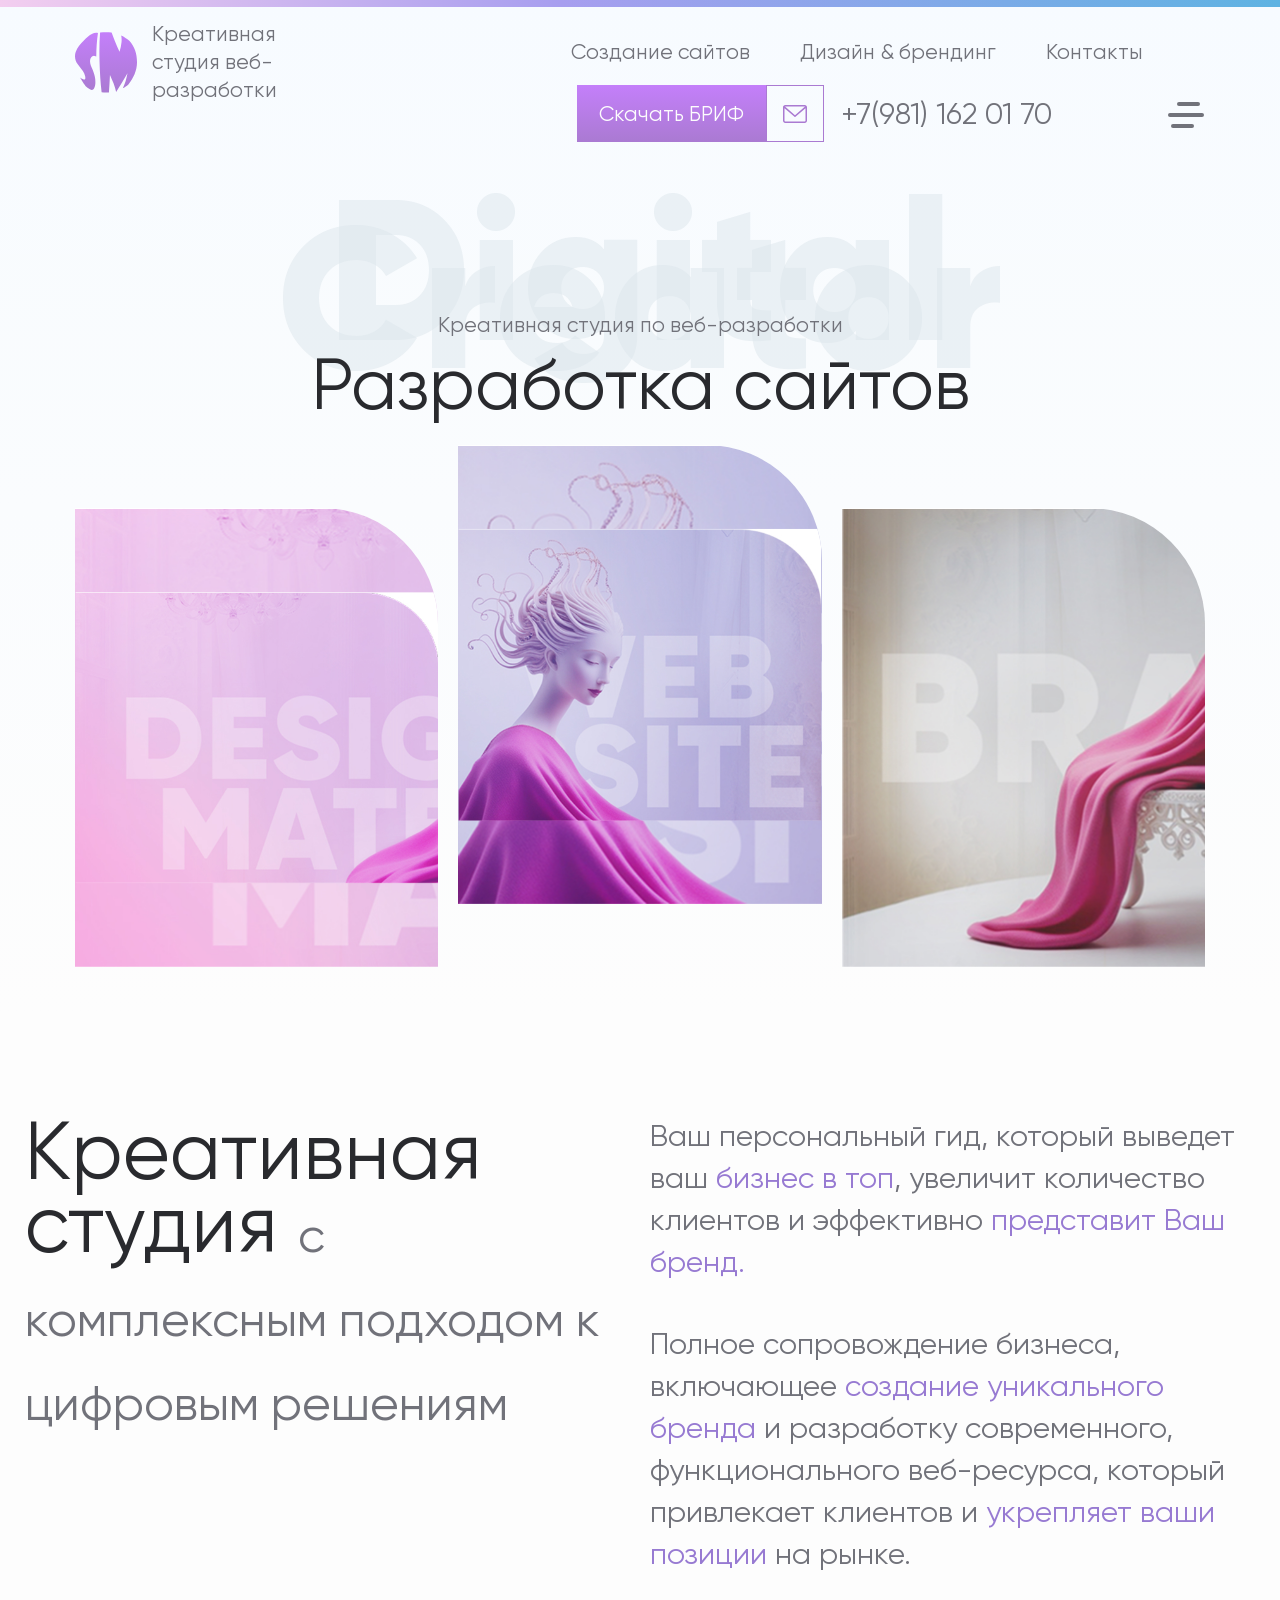
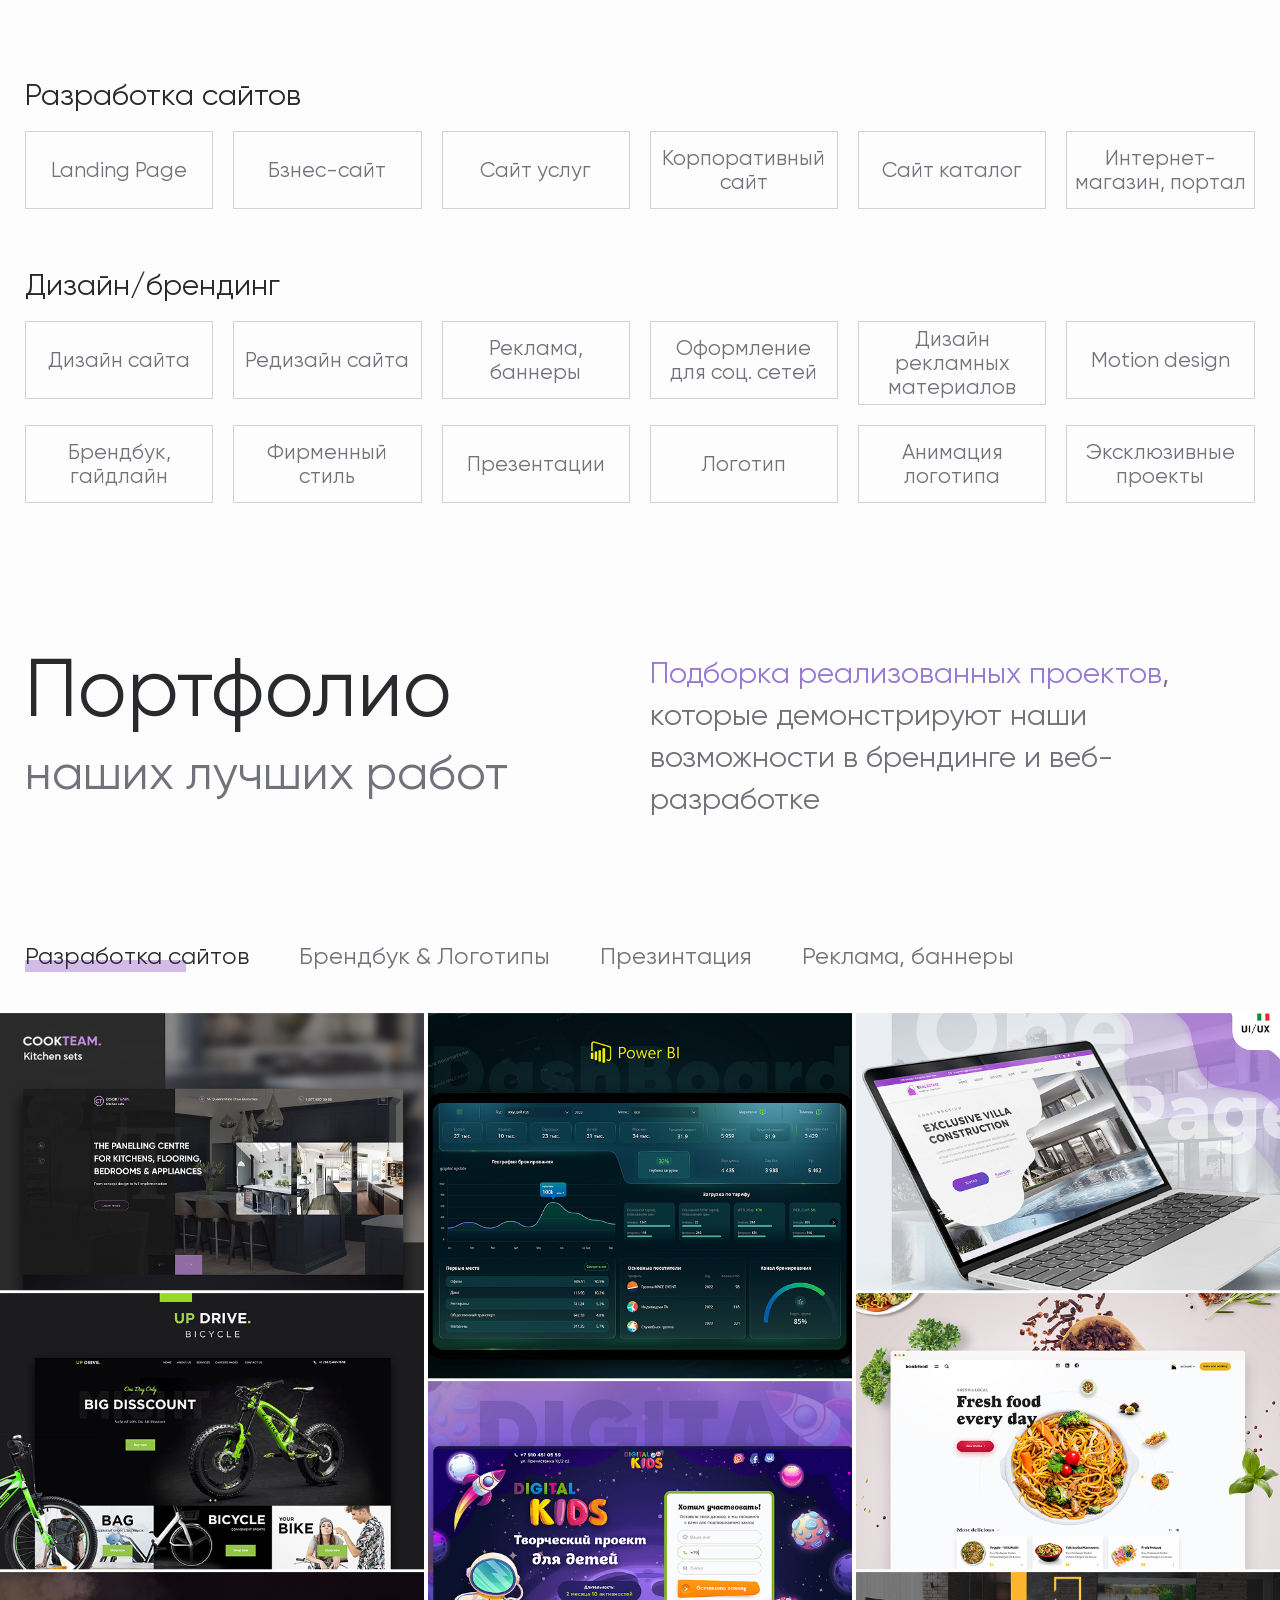
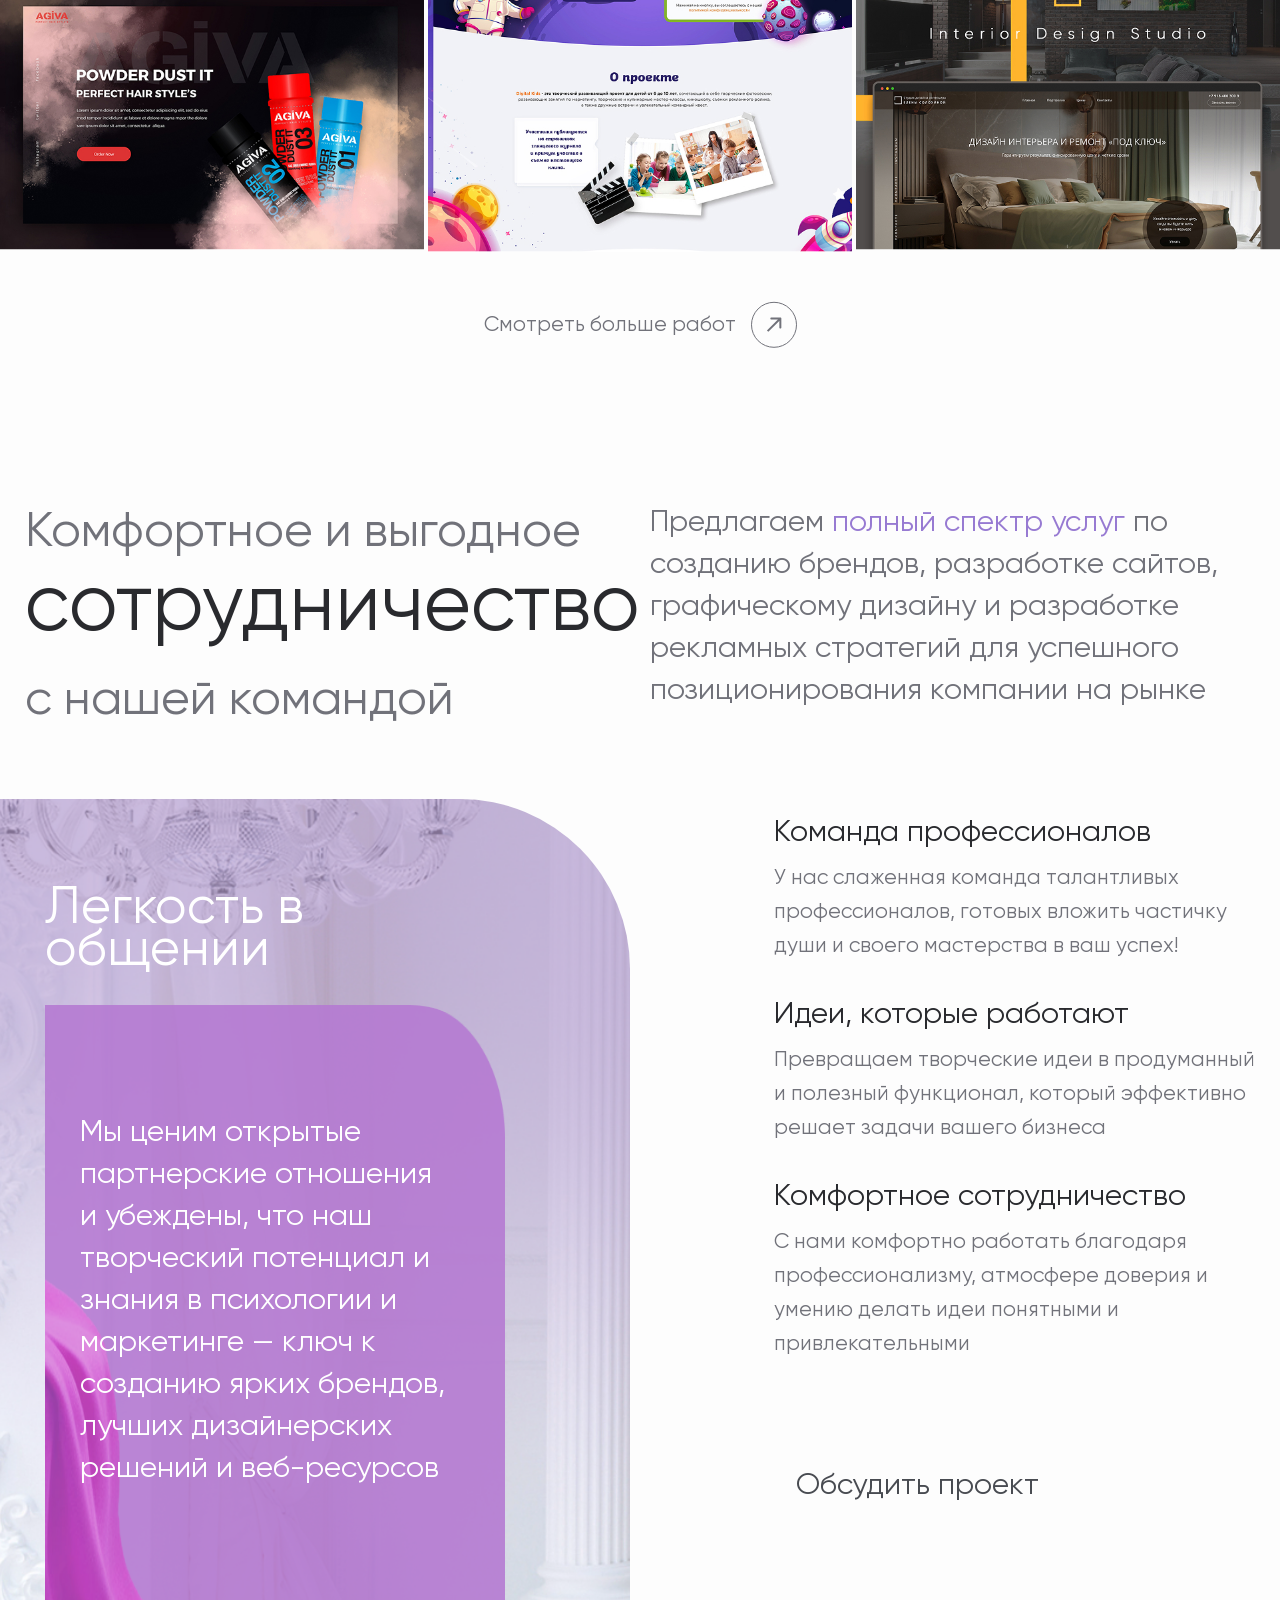
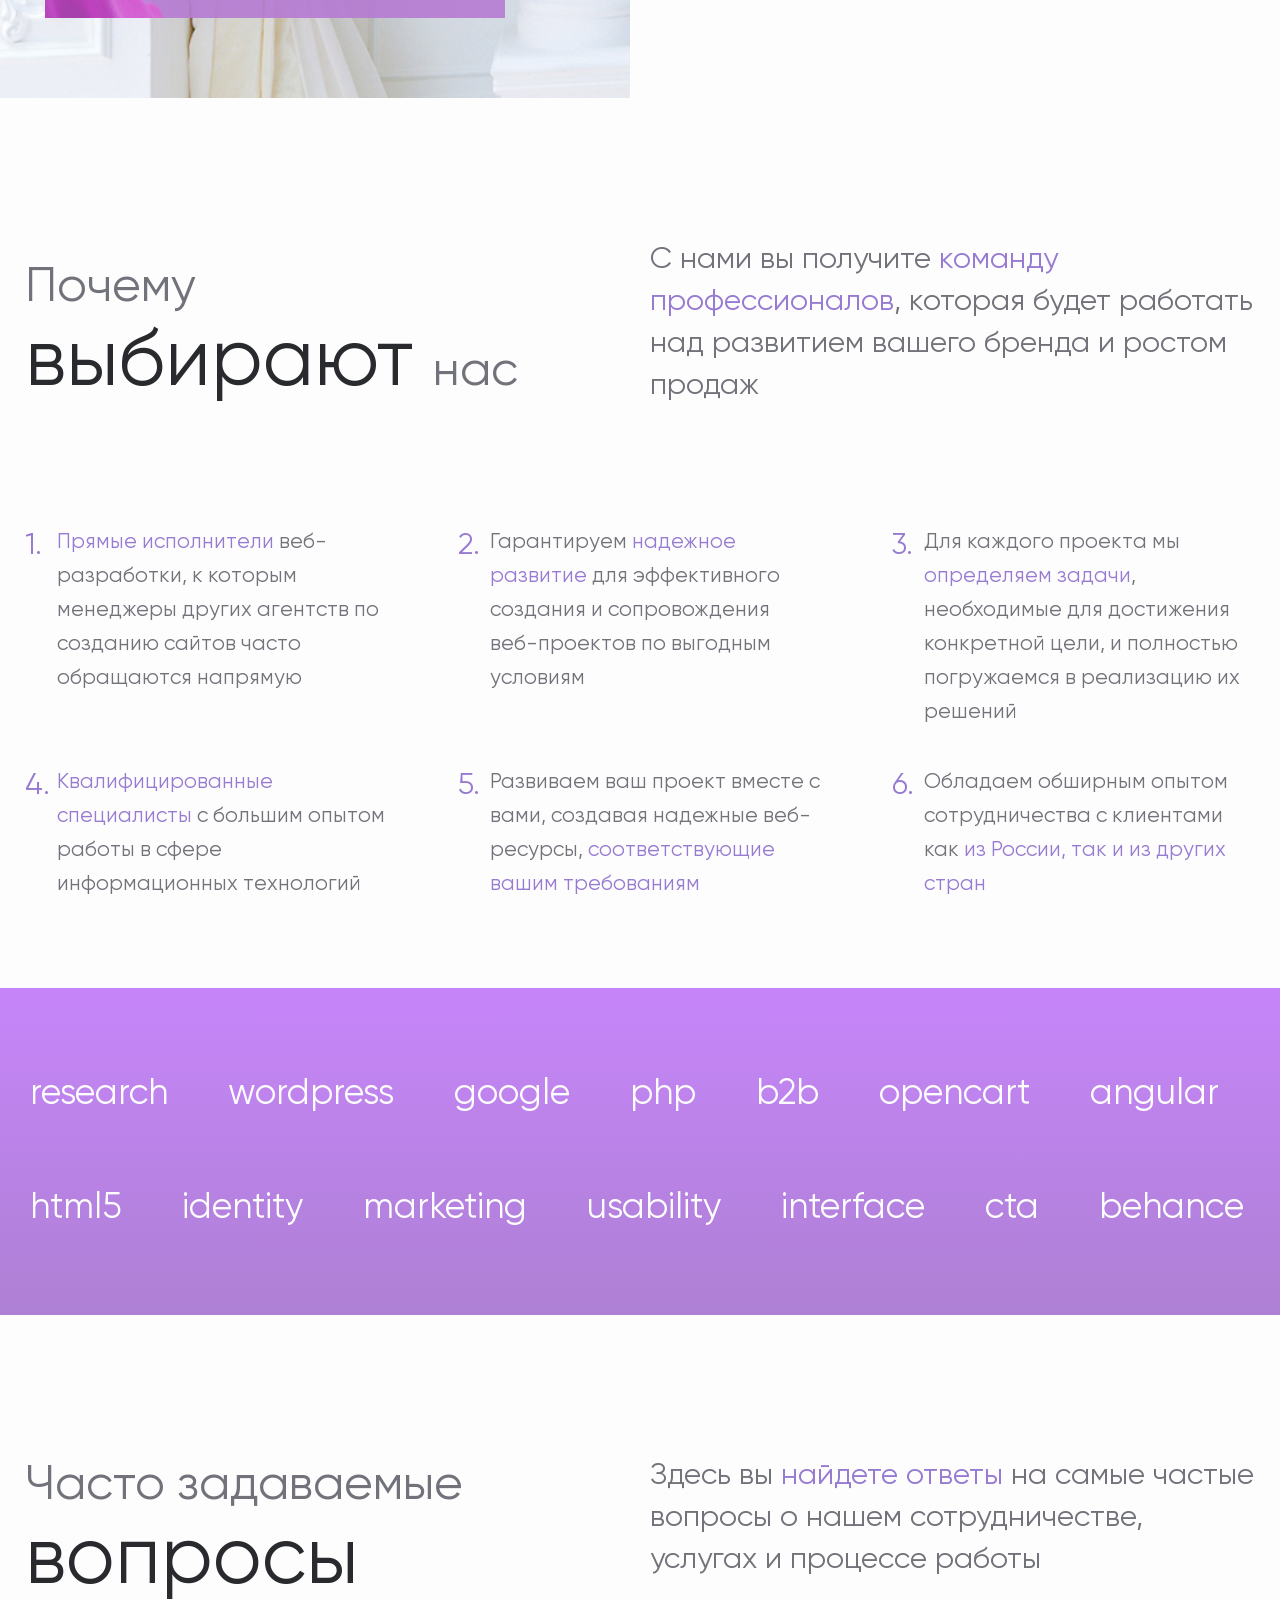
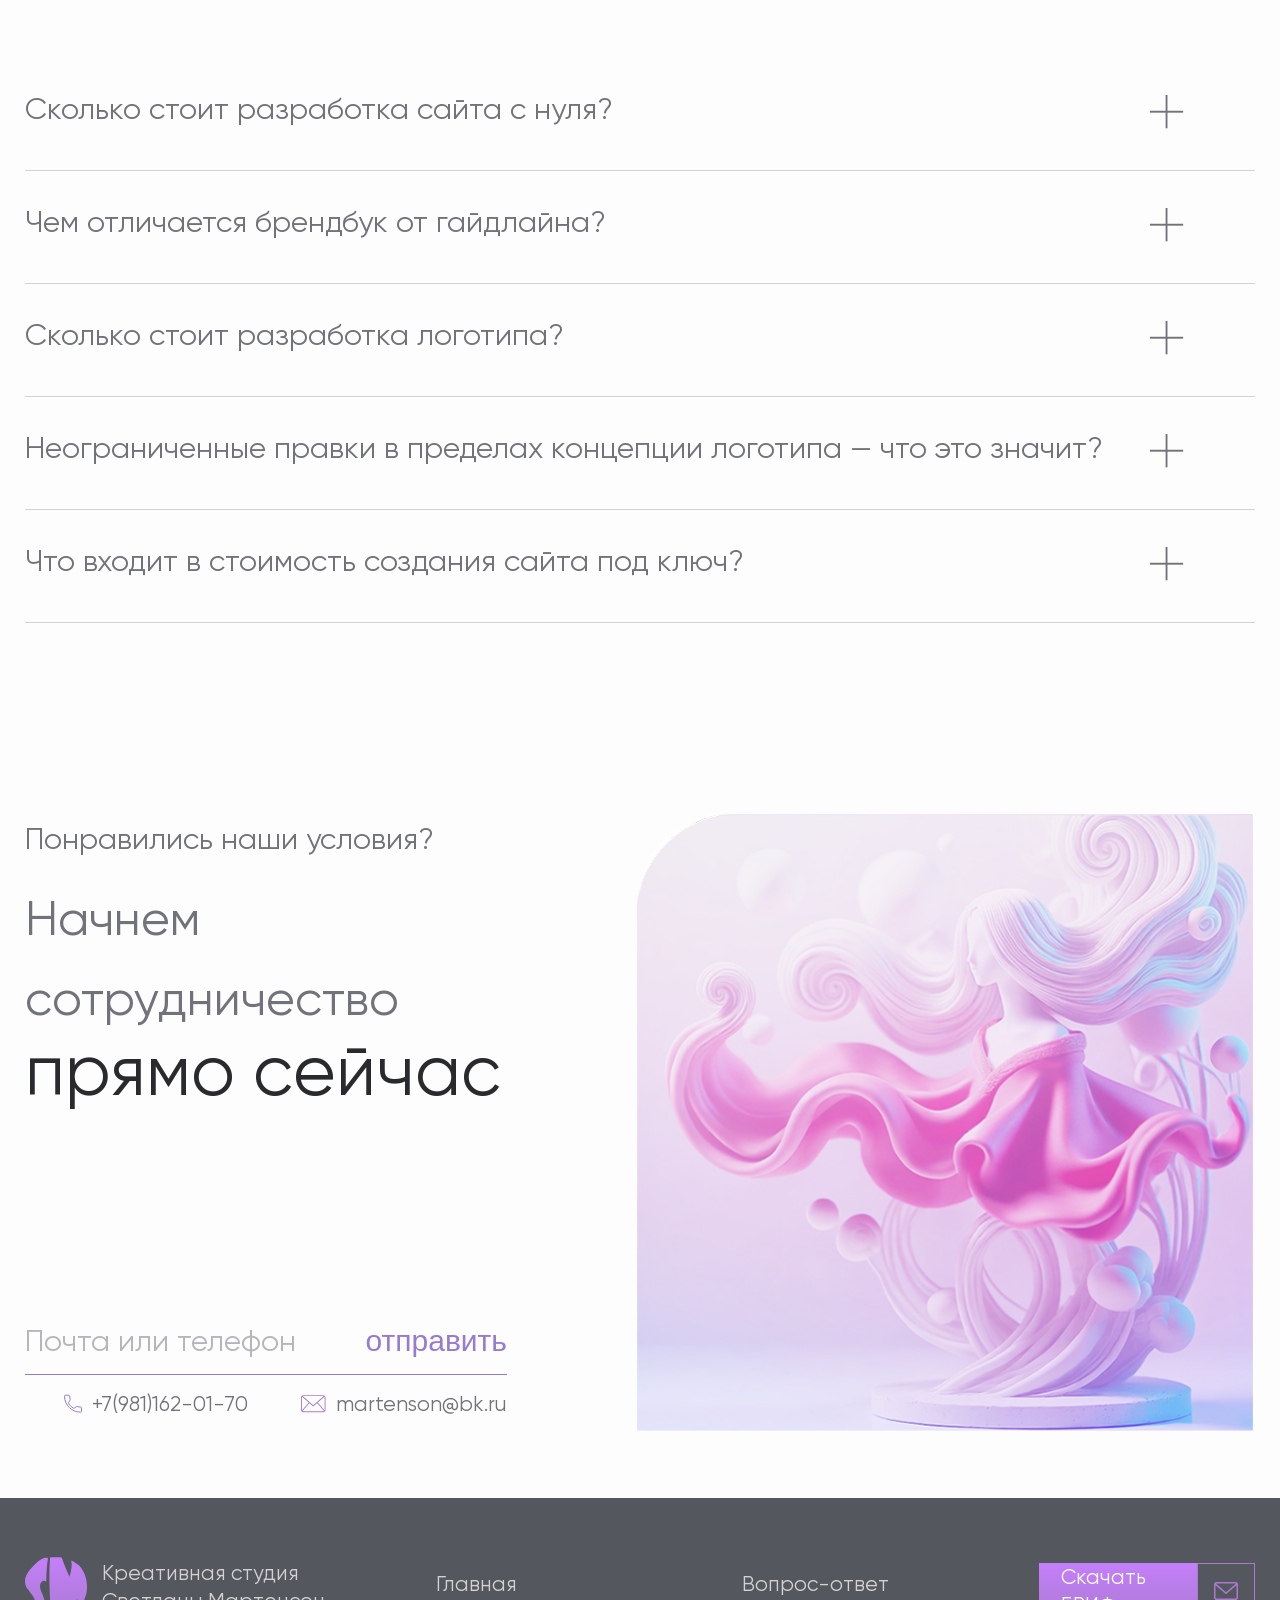
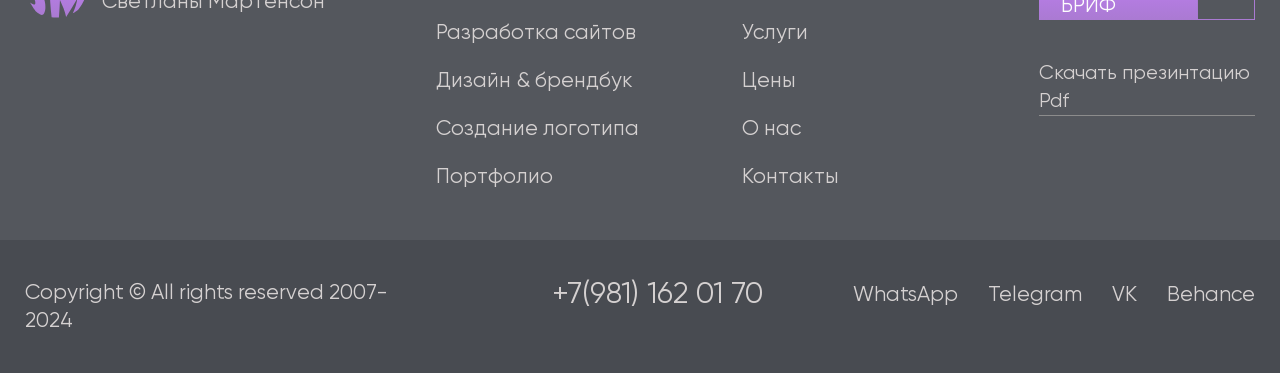
==== commit 586c2201: "Add files via upload" ====
--- a/index.html
+++ b/index.html
@@ -8,7 +8,6 @@
 	<link rel="stylesheet" type="text/css" href="style.css">
 	<link rel="icon" type="image/png" href="favicon/favicon.ico" sizes="16x16">	
 	<title></title>
-	<script>document.write('<script src="http://' + (location.host || 'localhost').split(':')[0] + ':35729/livereload.js?snipver=1"></' + 'script>')</script>
 </head>
 <body>
 	<div class="wrapper">
--- a/style.css
+++ b/style.css
@@ -777,6 +777,7 @@
 .modal_nav_content {
     position: relative;
     flex: 1;
+    z-index: 2;
 }
 
 .closeModalNav {
@@ -998,9 +999,17 @@
 .promo {
     padding: 311px 0 10px 0;
     position: relative;
-    background-image: url(img/promo_bg.png);
-    background-size: cover;
-    background-position: center;
+}
+
+.promo:before {
+    display: block;
+    content: "";
+    width: 100%;
+    height: 100%;
+    position: absolute;
+    top: 0;
+    left: 0;
+    background: linear-gradient(to bottom, rgba(247,251,255,1) 0%,rgba(247,251,255,0) 100%);
 }
 
 .promo > .row {
@@ -1044,9 +1053,7 @@
 }
 
 .promo_thumb video {
-    min-width: 100%;
-    min-height: 100%;
-    max-height: 459px;
+    width: 100%;
     position: absolute;
     top: 50%;
     left: 50%;
@@ -2018,6 +2025,29 @@
     font-size: 21px;
     line-height: 42px;
     color: #71727A;
+    -webkit-transition-property: color;
+    -webkit-transition-duration: .3s;
+    -webkit-transition-timing-function: ease;
+
+    -moz-transition-property: color;
+    -moz-transition-duration: .3s;
+    -moz-transition-timing-function: ease;
+
+    -ms-transition-property: color;
+    -ms-transition-duration: .3s;
+    -ms-transition-timing-function: ease;
+
+    -o-transition-property: color;
+    -o-transition-duration: .3s;
+    -o-transition-timing-function: ease;
+
+    transition-property: color;
+    transition-duration: .3s;
+    transition-timing-function: ease;
+}
+
+.icon_link:hover {
+    color: #CD3EFD;
 }
 
 .icon_link img {
@@ -4177,6 +4207,29 @@
     font-size: 21px;
     line-height: 28px;
     color: #D5D1D1;
+    -webkit-transition-property: color;
+    -webkit-transition-duration: .3s;
+    -webkit-transition-timing-function: ease;
+
+    -moz-transition-property: color;
+    -moz-transition-duration: .3s;
+    -moz-transition-timing-function: ease;
+
+    -ms-transition-property: color;
+    -ms-transition-duration: .3s;
+    -ms-transition-timing-function: ease;
+
+    -o-transition-property: color;
+    -o-transition-duration: .3s;
+    -o-transition-timing-function: ease;
+
+    transition-property: color;
+    transition-duration: .3s;
+    transition-timing-function: ease;
+}
+
+.logo_footer:hover p {
+    color: #CD3EFD;
 }
 
 .navs_inline {
@@ -4199,6 +4252,29 @@
     font-size: 21px;
     line-height: 24px;
     color: #D5D1D1;
+    -webkit-transition-property: color;
+    -webkit-transition-duration: .3s;
+    -webkit-transition-timing-function: ease;
+
+    -moz-transition-property: color;
+    -moz-transition-duration: .3s;
+    -moz-transition-timing-function: ease;
+
+    -ms-transition-property: color;
+    -ms-transition-duration: .3s;
+    -ms-transition-timing-function: ease;
+
+    -o-transition-property: color;
+    -o-transition-duration: .3s;
+    -o-transition-timing-function: ease;
+
+    transition-property: color;
+    transition-duration: .3s;
+    transition-timing-function: ease;
+}
+
+.footer_nav li a:hover {
+    color: #CD3EFD;
 }
 
 .footer_templ .pink_box {
@@ -4212,6 +4288,30 @@
     line-height: 28px;
     color: #D5D1D1;
     border-bottom: 1px solid #8C8C8C;
+    -webkit-transition-property: color, border;
+    -webkit-transition-duration: .3s;
+    -webkit-transition-timing-function: ease;
+
+    -moz-transition-property: color, border;
+    -moz-transition-duration: .3s;
+    -moz-transition-timing-function: ease;
+
+    -ms-transition-property: color, border;
+    -ms-transition-duration: .3s;
+    -ms-transition-timing-function: ease;
+
+    -o-transition-property: color, border;
+    -o-transition-duration: .3s;
+    -o-transition-timing-function: ease;
+
+    transition-property: color, border;
+    transition-duration: .3s;
+    transition-timing-function: ease;
+}
+
+.link_2:hover {
+    color: #CD3EFD;
+    border-bottom: 1px solid #CD3EFD;
 }
 
 .footer_bottom {
@@ -4258,6 +4358,29 @@
     font-size: 30px;
     line-height: 30px;
     color: #D5D1D1;
+    -webkit-transition-property: color;
+    -webkit-transition-duration: .3s;
+    -webkit-transition-timing-function: ease;
+
+    -moz-transition-property: color;
+    -moz-transition-duration: .3s;
+    -moz-transition-timing-function: ease;
+
+    -ms-transition-property: color;
+    -ms-transition-duration: .3s;
+    -ms-transition-timing-function: ease;
+
+    -o-transition-property: color;
+    -o-transition-duration: .3s;
+    -o-transition-timing-function: ease;
+
+    transition-property: color;
+    transition-duration: .3s;
+    transition-timing-function: ease;
+}
+
+.tel_link_2:hover {
+    color: #CD3EFD;
 }
 
 .footer_inline .tel_link_2 {
@@ -4279,6 +4402,29 @@
     font-size: 21px;
     line-height: 26px;
     color: #D5D1D1;
+    -webkit-transition-property: color;
+    -webkit-transition-duration: .3s;
+    -webkit-transition-timing-function: ease;
+
+    -moz-transition-property: color;
+    -moz-transition-duration: .3s;
+    -moz-transition-timing-function: ease;
+
+    -ms-transition-property: color;
+    -ms-transition-duration: .3s;
+    -ms-transition-timing-function: ease;
+
+    -o-transition-property: color;
+    -o-transition-duration: .3s;
+    -o-transition-timing-function: ease;
+
+    transition-property: color;
+    transition-duration: .3s;
+    transition-timing-function: ease;
+}
+
+.soc_list li a:hover {
+    color: #CD3EFD;
 }
 
 /*-- Popup --*/
@@ -4430,10 +4576,6 @@
     color: #71727A;
 }
 
-.checkboxes {
-
-}
-
 .checkboxes > div {
     padding: 5px 0;
 }
--- a/responsive.css
+++ b/responsive.css
@@ -1,3 +1,9 @@
+@media only screen and (max-width: 1800px) {
+
+
+
+}
+
 @media only screen and (max-width: 1240px) {
 
 
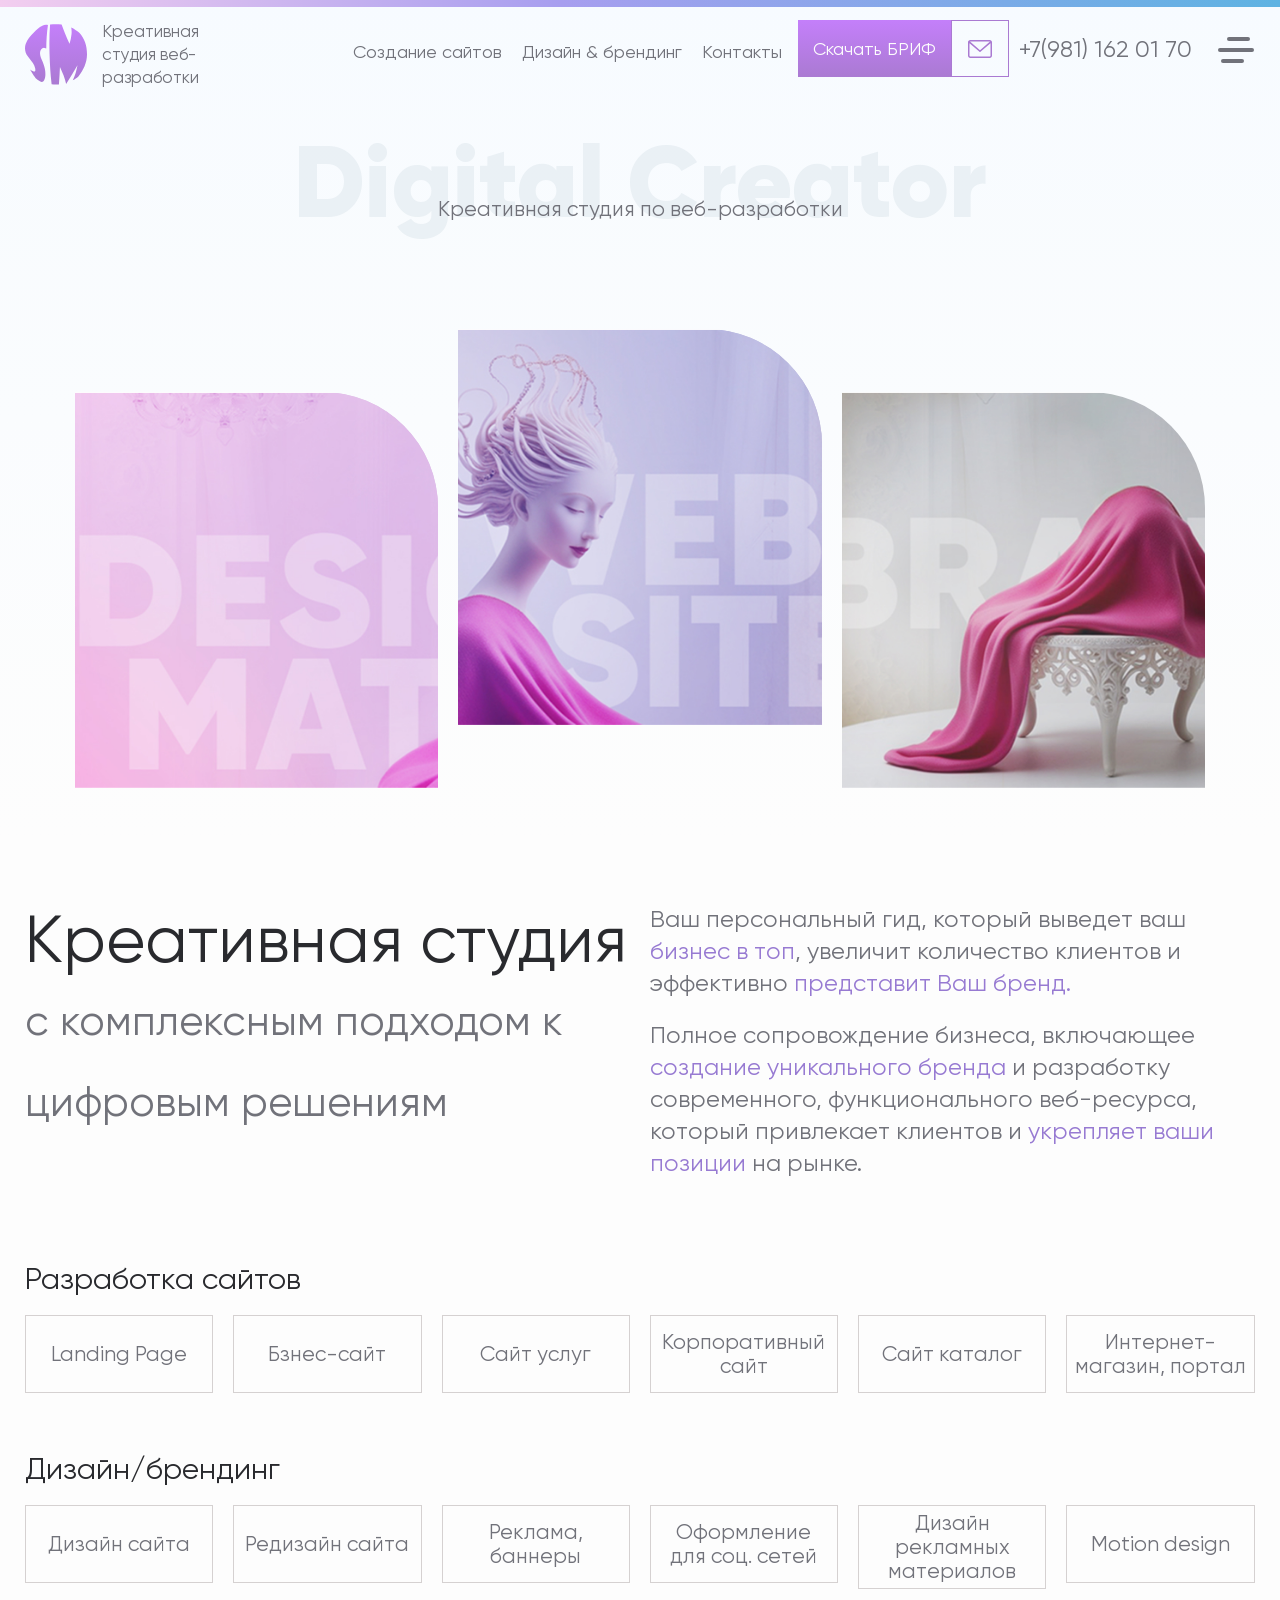
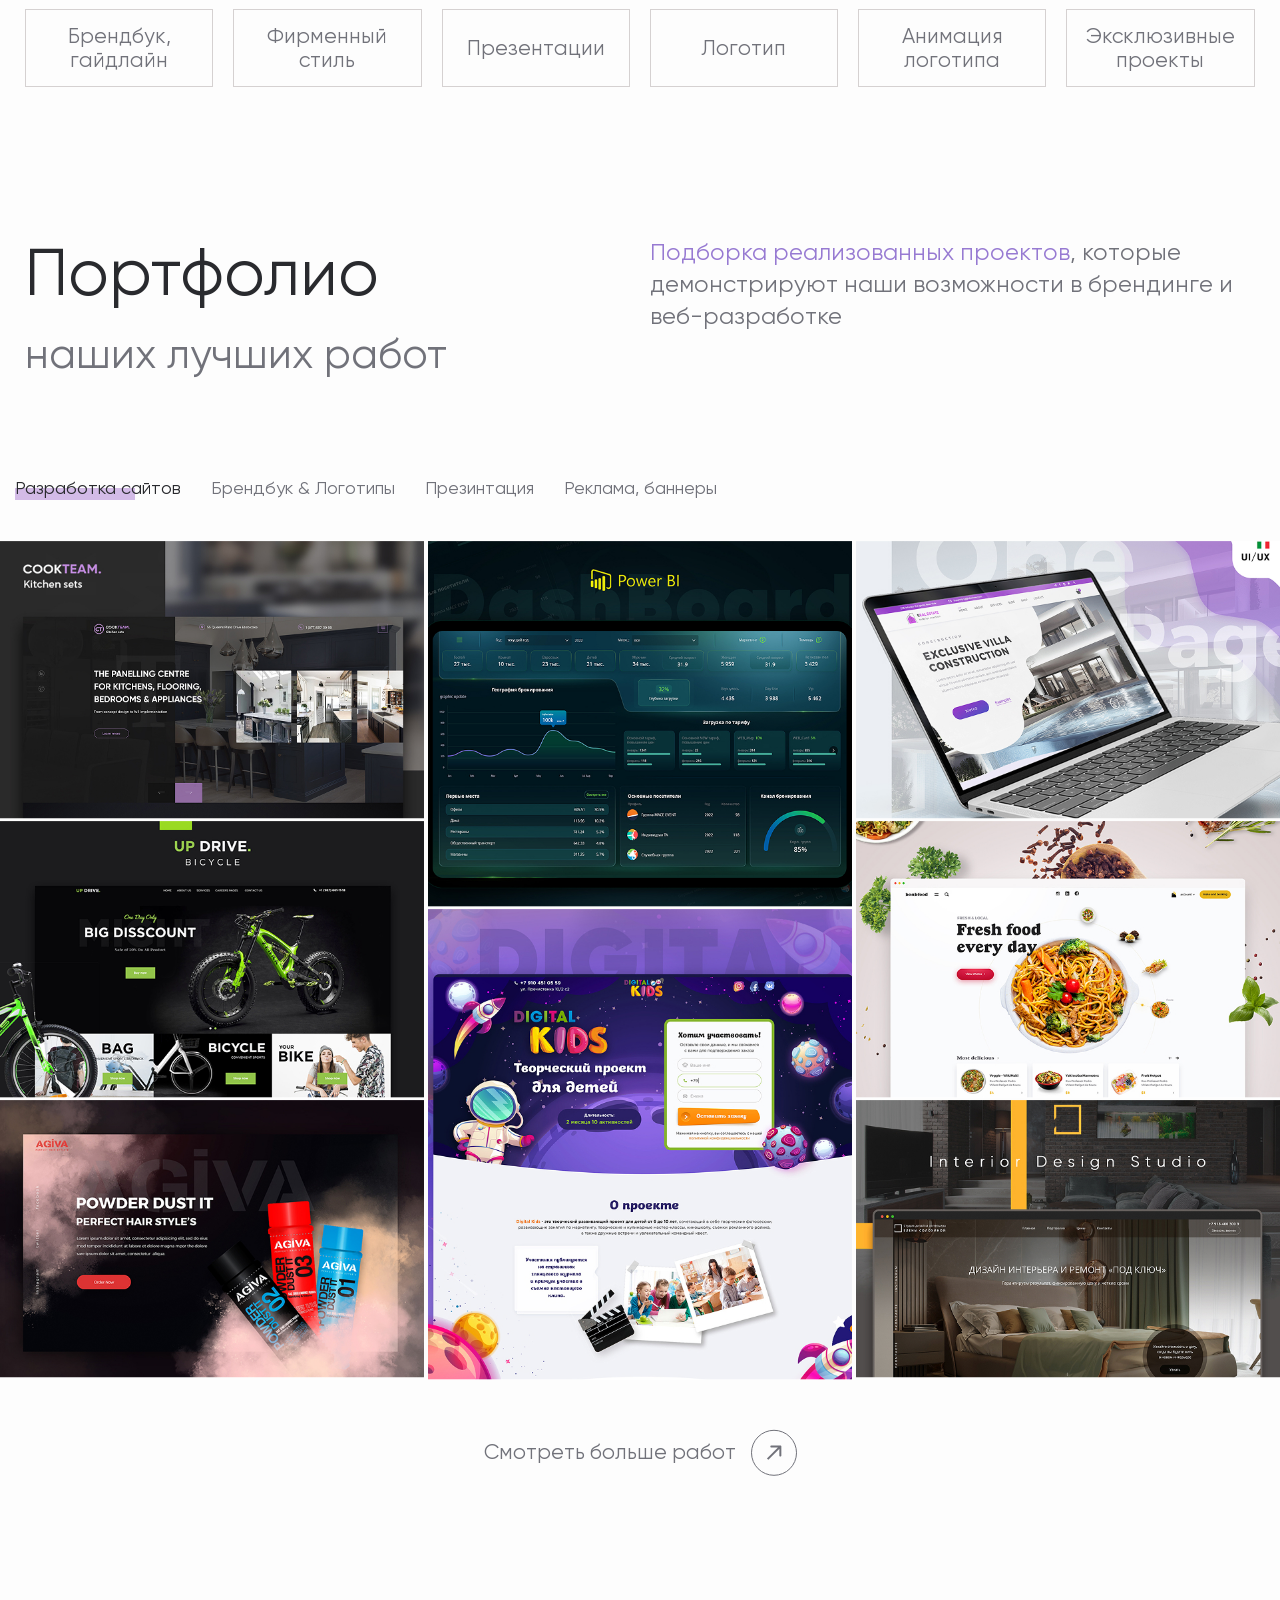
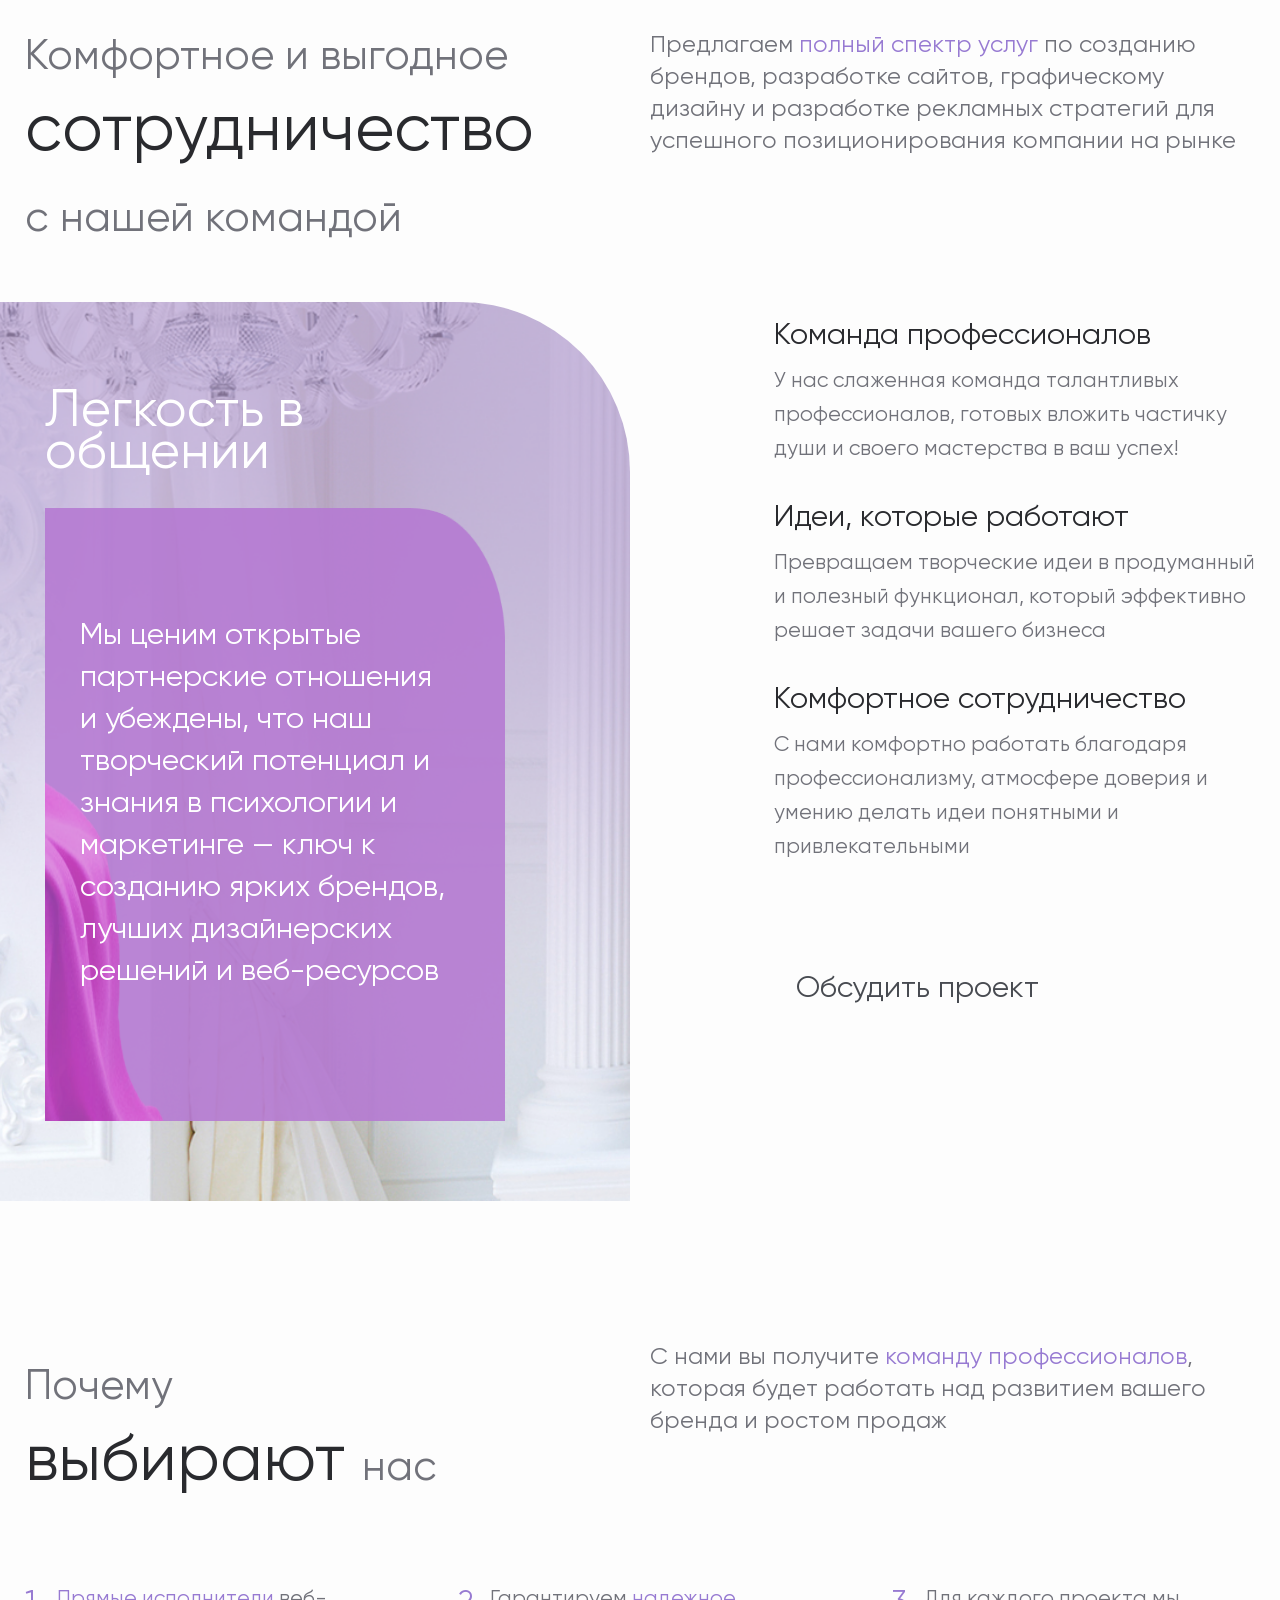
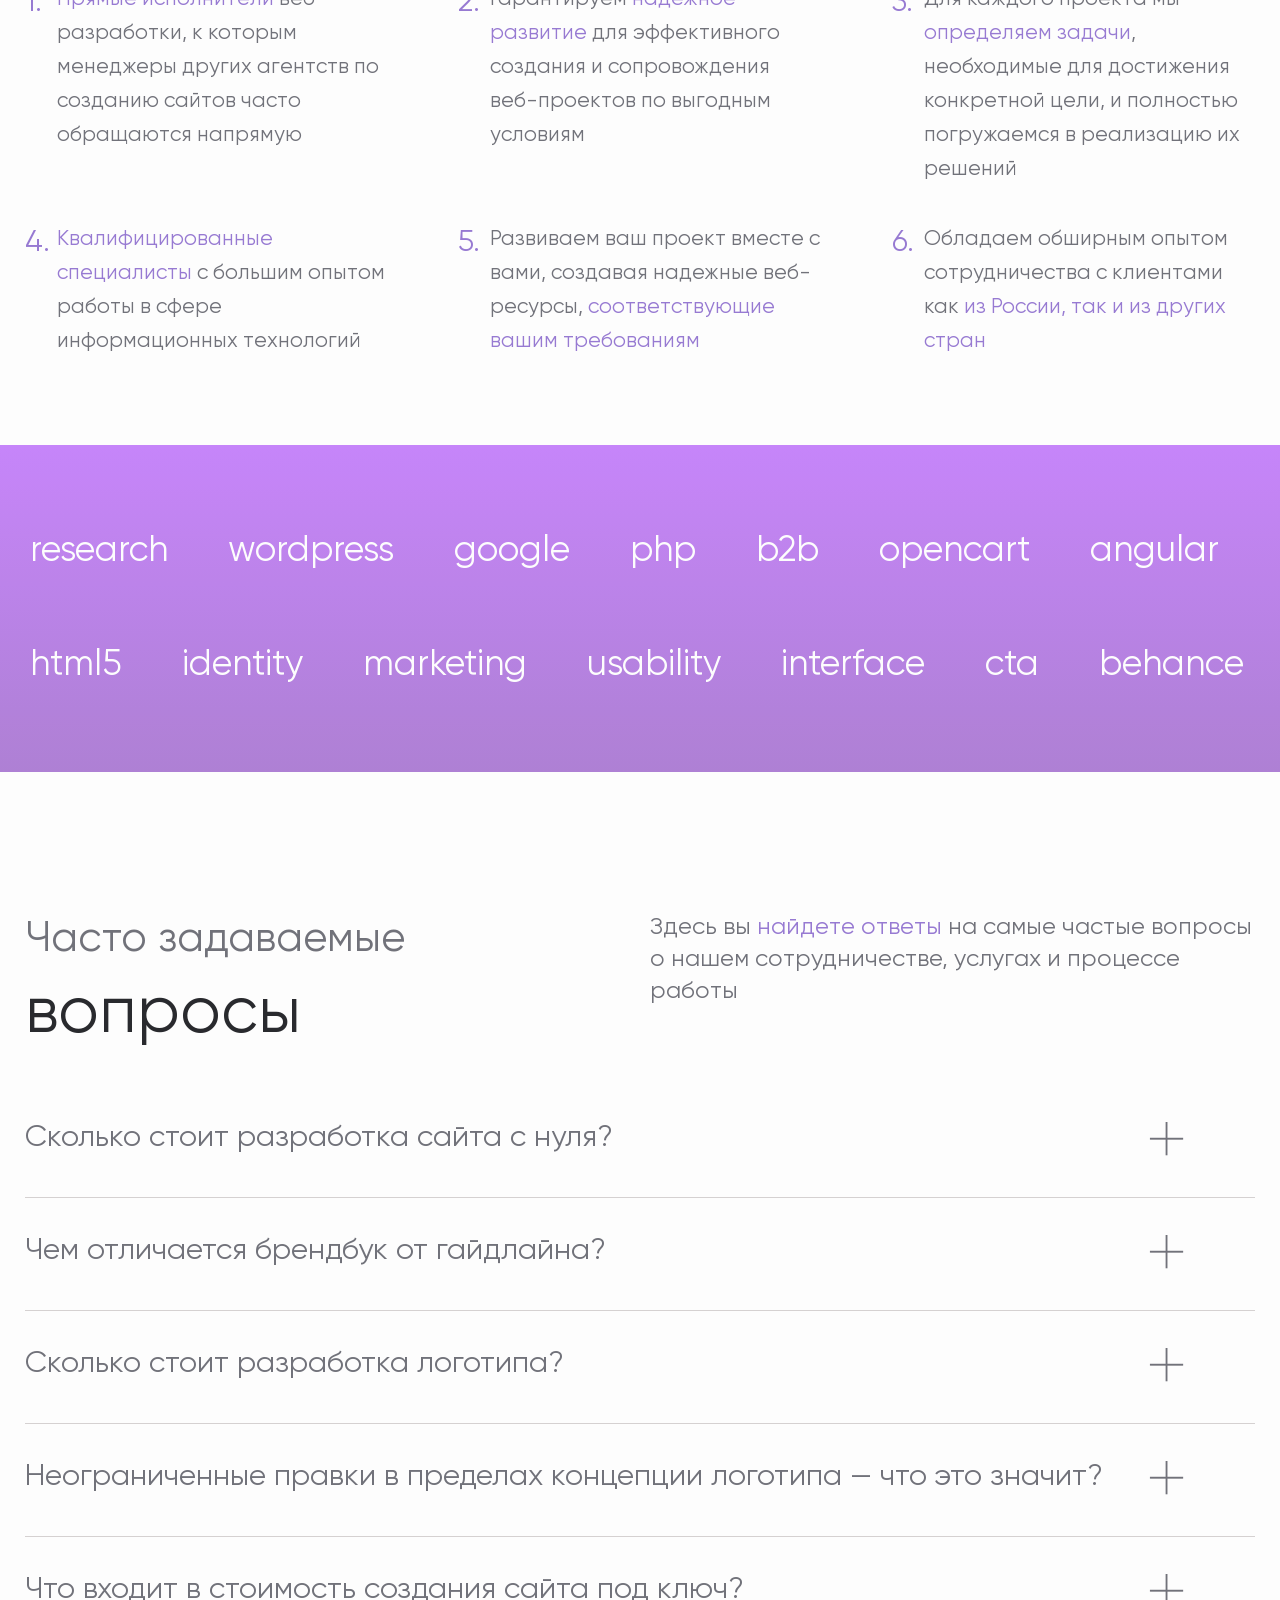
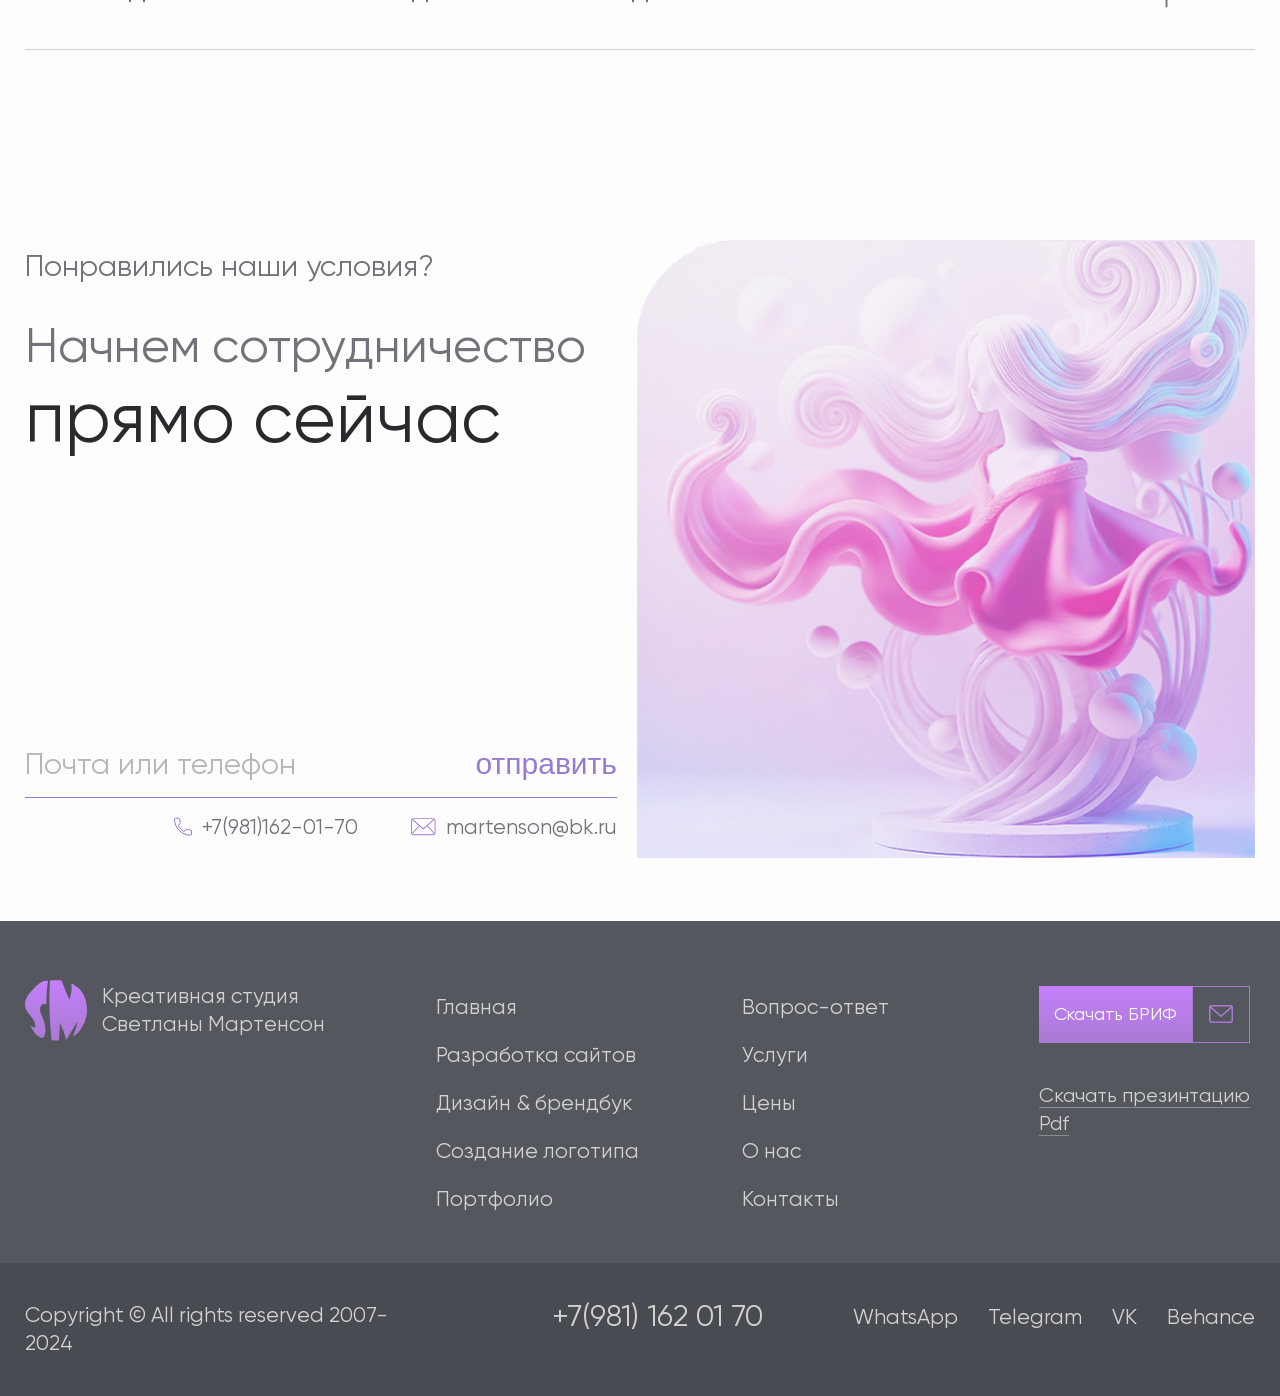
==== commit 52b81a2b: "Add files via upload" ====
--- a/index.html
+++ b/index.html
@@ -13,7 +13,7 @@
 	<div class="wrapper">
 	<!-- Header -->		
 	<header>
-		<div class="header_site">
+		<div class="header_site" id="header">
 			<div class="left">
 				<a href="#" class="logo">
 					<img src="img/logo.svg" alt="" loading="logo" />
@@ -28,10 +28,10 @@
 				</ul>
 				<div>
 					<div class="inlines">
-						<div>
+						<div class="novisible_600">
 							<a href="#" class="pink_link">Скачать БРИФ</a>
 						</div>
-						<div class="dr_contacts_wrapp">
+						<div class="dr_contacts_wrapp" id="headerContact">
 							<div class="icons_dr_wrapp">
 								<div class="soc_dr">
 									<ul>
@@ -139,7 +139,12 @@
 		<div class="row">
 			<div class="h1_descript">
 				<p>Креативная студия по веб-разработки</p>
-				<h2>Разработка сайтов</h2>
+				<h2 class="title_height">Разработка сайтов<span class="cursor"></span></h2>
+				<div class="animate_title">
+					<h2  class="typewrite" data-period="2000" data-type='[ "Разработка сайтов" ]'>
+					    <span class="wrap"></span>
+					</h2>
+				</div>
 			</div>
 		</div>
 		<div class="promo_thumbs">
--- a/style.css
+++ b/style.css
@@ -296,6 +296,36 @@
     top: 0;
     left: 0;
     z-index: 2;
+    -webkit-transition-property: background, padding;
+    -webkit-transition-duration: .3s;
+    -webkit-transition-timing-function: ease;
+
+    -moz-transition-property: background, padding;
+    -moz-transition-duration: .3s;
+    -moz-transition-timing-function: ease;
+
+    -ms-transition-property: background, padding;
+    -ms-transition-duration: .3s;
+    -ms-transition-timing-function: ease;
+
+    -o-transition-property: background, padding;
+    -o-transition-duration: .3s;
+    -o-transition-timing-function: ease;
+
+    transition-property: background, padding;
+    transition-duration: .3s;
+    transition-timing-function: ease;
+}
+
+#header.scroll {
+    width: 100%;
+    padding-top: 15px;
+    padding-bottom: 6px;
+    background: #fff;
+    position: fixed;
+    top: 0;
+    left: 0;
+    z-index: 5;
 }
 
 .header_site:before {
@@ -329,6 +359,11 @@
 
 .logo img {
     margin-right: 15px;
+    display: block;
+    width: auto;
+    height: auto;
+    max-width: 100%;
+    max-height: 100%;
 }
 
 .logo p {
@@ -436,6 +471,8 @@
 .pink_link {
     display: inline-flex;
     align-items: center;
+    justify-content: center;
+    text-align: center;
     height: 57px;
     padding: 5px 22px;
     background: linear-gradient(180deg, #C47FFA 0%, #BE7EF1 23%, #AA7AD2 100%), #AA7AD2;
@@ -1035,6 +1072,47 @@
     line-height: 28px;
 }
 
+.h1_descript .wrap {
+    position: relative;
+}
+
+.cursor {
+    display: inline-block;
+    vertical-align: top;
+    height: 60px;
+    width: 3px;
+    background: #292A2E;
+    animation: cursor 1s infinite step-end;
+}
+
+@keyframes cursor {
+  50% { background: transparent; }
+}
+
+.animate_title {
+    position: relative;
+}
+
+.title_height {
+    position: absolute;
+    top: 0;
+    left: 0;
+    z-index: -1;
+    opacity: 0;
+}
+
+.animate_title h2,
+.animate_title .cursor {
+    display: inline-block;
+    vertical-align: top;
+}
+
+.animate_title .cursor {
+    margin-left: 10px;
+    position: relative;
+    top: 10px;
+}
+
 .promo_thumbs {
     display: flex;
     flex-wrap: wrap;
@@ -1652,6 +1730,10 @@
 
 /*-- Section 5 - Main Page --*/
 
+.sect_5_mp {
+    overflow: hidden;
+}
+
 .items {
     display: flex;
     flex-wrap: wrap;
@@ -2014,7 +2096,9 @@
 }
 
 .callback_img img {
+    display: block;
     height: 618px;
+    width: 100%;
     object-fit: cover;
     object-position: center;
 }
@@ -4169,6 +4253,7 @@
 
 .footer_section {
     background: #54575D;
+    overflow: hidden;
 }
 
 .footer_templ {
@@ -4204,6 +4289,7 @@
 }
 
 .logo_footer p {
+    text-align: left;
     font-size: 21px;
     line-height: 28px;
     color: #D5D1D1;
@@ -4282,8 +4368,6 @@
 }
 
 .link_2 {
-    display: inline-block;
-    vertical-align: top;
     font-size: 20px;
     line-height: 28px;
     color: #D5D1D1;
@@ -4390,6 +4474,7 @@
 .soc_list {
     display: flex;
     justify-content: flex-end;
+    flex-wrap: wrap;
     margin: 0 -15px;
 }
 
--- a/responsive.css
+++ b/responsive.css
@@ -1,19 +1,1335 @@
 @media only screen and (max-width: 1800px) {
 
-
+h1 {
+    font-size: 150px;
+}
+
+/*-- Header --*/
+
+.header_site {
+    padding: 20px 50px 20px 50px;
+}
+
+.resp_nav li {
+    padding: 0 10px;
+}
+
+.resbtn_wrapp {
+    padding: 11px 0 0 30px;
+}
+
+/*-- Modal Nav --*/
+
+.tree_cols_nav {
+    padding: 2% 0 20px 0;
+}
+
+.tree_cols_nav ul li {
+    padding: 15px 0;
+}
+
+.tree_cols_nav ul li a {
+    font-size: 24px;
+    line-height: 30px;
+}
+
+.modal_nav.visible .modal_nav_title {
+    top: -110px;
+}
+
+.modal_nav_title h2 {
+    font-size: 145px;
+    line-height: 145px;
+}
+
+.modal_nav_header {
+    padding: 4% 0 20px 0;
+}
+
+.modal_nav_header h3 {
+    font-size: 53px;
+    line-height: 60px;
+}
+
+.nav_pill {
+    height: 110px;
+}
+
+.nav_pill p {
+    font-size: 54px;
+    line-height: 55px;
+}
+
+/*-- /Modal Nav --*/
+
+/*-- /Header --*/
+
+/*-- Section 1 - Main Page --*/
+
+.promo_thumb {
+    height: 450px;
+}
+
+/*-- /Section 1 - Main Page --*/
+
+}
+
+@media only screen and (max-width: 1700px) {
+
+/*-- Section 1 - Main Page --*/
+
+.promo_thumb {
+    height: 396px;
+}
+
+.promo_thumb img {
+    height: 396px;
+}
+
+/*-- /Section 1 - Main Page --*/
+
+}
+
+@media only screen and (max-width: 1600px) {
+
+/*-- Header --*/
+
+.header_site > .left {
+    width: 240px;
+}
+
+.header_site > .right {
+    width: calc(100% - 240px);
+}
+
+.resp_nav {
+    padding: 18px 15px 5px 0;
+}
+
+.logo p {
+    font-size: 17px;
+    line-height: 23px;
+}
+
+.mail_link_hover {
+    font-size: 20px;
+}
+
+/*-- /Header --*/
+
+
+/*-- Section 1 - Main Page --*/
+
+.promo_thumb {
+    height: 396px;
+    position: relative;
+}
+
+.promo_thumb video {
+    min-width: 100%;
+    height: 100%;
+    width: auto;
+}
+
+.promo_thumb img {
+    width: 100%;
+    height: 100%;
+    position: absolute;
+    top: 0;
+    left: 0;
+}
+
+/*-- /Section 1 - Main Page --*/
+
+}
+
+@media only screen and (max-width: 1450px) {
+
+h1 {
+    font-size: 100px;
+}
+
+/*-- Header --*/
+
+.header_site {
+    padding: 20px 25px 20px 25px;
+}
+
+.pink_link {
+    padding: 5px 15px;
+    font-size: 18px;
+}
+
+.tel_link {
+    padding: 0 15px 0 10px;
+    font-size: 24px;
+}
+
+.resbtn_wrapp {
+    padding: 11px 0 0 20px;
+}
+
+.resp_nav li a {
+    font-size: 18px;
+}
+
+/*-- /Header --*/
+
+/*-- Section 1 - Main Page --*/
+
+.promo {
+    padding: 195px 0 10px 0;
+}
+
+.promo_h1 {
+    top: 169px;
+}
+
+/*-- /Section 1 - Main Page --*/
+
+/*-- Section 2 - Main Page --*/
+
+.sect_2_mp {
+    padding: 55px 0 10px 0;
+}
+
+.article h2 {
+    font-size: 66px;
+    line-height: 73px;
+}
+
+.article h2 span {
+    font-size: 42px;
+}
+
+.article > div:nth-child(2) p {
+    padding-bottom: 20px;
+    font-size: 24px;
+    line-height: 32px;
+}
+
+.article > div:nth-child(2) p a {
+    font-size: 24px;
+    line-height: 32px;
+}
+
+/*-- /Section 2 - Main Page --*/
+
+/*-- Section 3 - Main Page --*/
+
+.tabs_list {
+    margin: 0 -25px;
+}
+
+.tabs_list li {
+    padding: 10px 15px;
+}
+
+.tab_link {
+    font-size: 18px;
+    line-height: 34px;
+}
+
+/*-- /Section 3 - Main Page --*/
+
+/*-- Section 8 - Main Page --*/
+
+.callback_two_cols > div:nth-child(1) {
+    padding: 5px 20px 10px 0;
+}
+
+/*-- /Section 8 - Main Page --*/
 
 }
 
 @media only screen and (max-width: 1240px) {
 
-
+/*-- Header --*/
+
+.resp_nav {
+    display: none;
+}
+
+/*-- Modal Nav --*/
+
+.modal_nav_header h3 {
+    font-size: 40px;
+    line-height: 50px;
+}
+
+.modal_nav.visible .modal_nav_title {
+    top: -69px;
+}
+
+.modal_nav_title h2 {
+    font-size: 94px;
+    line-height: 94px;
+}
+
+.nav_pill {
+    height: 80px;
+}
+
+.nav_pill p {
+    font-size: 42px;
+    line-height: 42px;
+}
+
+.tree_cols_nav ul li {
+    padding: 10px 0;
+    line-height: 1;
+}
+
+.tree_cols_nav ul li a {
+    font-size: 20px;
+    line-height: 26px;
+}
+
+/*-- /Modal Nav --*/
+
+/*-- /Header --*/
+
+/*-- Section 2 - Main Page --*/
+
+.tags li {
+    width: calc(25% - 20px);
+    margin: 10px;
+}
+
+/*-- /Section 2 - Main Page --*/
+
+/*-- Section 8 - Main Page --*/
+
+.callback_two_cols {
+    padding: 70px 0 53px 0;
+}
+
+.callback_two_cols > div:nth-child(1) {
+    width: calc(100% - 500px);
+}
+
+.callback_two_cols > div:nth-child(2) {
+    width: 500px;
+}
+
+.formn_templ > div:nth-child(1) > p,
+.formn_templ > div:nth-child(1) > p a {
+    font-size: 20px;
+    line-height: 33px;
+}
+
+.subBtn {
+    font-size: 20px;
+    line-height: 33px;
+}
+
+.form_js_input input {
+    font-size: 23px;
+}
+
+.callback_img img {
+    height: 450px;
+    width: 100%;
+}
+
+.callback_header h2 {
+    font-size: 43px;
+}
+
+.callback_header h2 span {
+    font-size: 35px;
+}
+
+/*-- /Section 8 - Main Page --*/
+
+/*-- Footer --*/
+
+.footer_templ {
+    padding: 15px 0 10px 0;
+}
+
+.footer_templ > div:nth-child(1) {
+    padding: 10px 0 10px 0;
+    width: 100%;
+    text-align: center;
+}
+
+.footer_templ > div:nth-child(2) {
+    width: calc(100% - 250px);
+}
+
+.footer_templ > div:nth-child(3) {
+    width: 250px;
+}
+
+.footer_bottom_templ> div:nth-child(1) {
+    width: 38%;
+}
+
+.footer_bottom_templ> div:nth-child(2) {
+    width: 62%;
+}
+
+.footer_inline {
+    margin: 0 -20px;
+}
+
+.footer_inline > div {
+    padding: 0 20px;
+}
+
+.tel_link_2 {
+    font-size: 26px;
+}
+
+/*-- /Footer --*/
+
+}
+
+@media only screen and (max-width: 1124px) {
+
+h2 {
+    font-size: 57px;
+}
+
+/*-- Section 1 - Main Page --*/
+
+.animate_title .cursor {
+    height: 40px;
+    top: 13px;
+}
+
+/*-- /Section 1 - Main Page --*/
+
+/*-- Section 4 - Main Page --*/
+
+.article_2 > div:nth-child(2) {
+    width: 50%;
+    padding: 21px 0 10px 20px;
+}
+
+.article h2 {
+    font-size: 50px;
+    line-height: 66px;
+}
+
+.article_2 > div:nth-child(2) h3 {
+    padding: 20px 0 8px 0;
+    font-size: 24px;
+    line-height: 34px;
+}
+
+.article_2 > div:nth-child(2) p {
+    font-size: 18px;
+    line-height: 28px;
+}
+
+.img_box_inner p {
+    font-size: 24px;
+    line-height: 34px;
+}
+
+.img_box_inner {
+    padding: 60px 30px 70px 30px;
+}
+
+.img_box_3_content {
+    padding: 30px 0 0 0;
+}
+
+.img_box_3_content h3 {
+    padding-bottom: 20px;
+    font-size: 33px;
+    line-height: 37px;
+}
+
+.img_box_3 {
+    padding: 20px 60px 65px 20px;
+}
+
+.link_wrapp {
+    padding: 40px 0 0 0;
+}
+
+.pink_link_2 {
+    font-size: 24px;
+    line-height: 36px;
+}
+
+/*-- /Section 4 - Main Page --*/
+
+/*-- Footer --*/
+
+.footer_bottom_templ> div:nth-child(1) {
+    width: 100%;
+    text-align: center;
+}
+
+.footer_bottom_templ> div:nth-child(2) {
+    width: 100%;
+    text-align: center;
+}
+
+.footer_inline {
+    justify-content: center;
+}
+
+/*-- /Footer --*/
+
+}
+
+@media only screen and (max-width: 1024px) {
+
+h1 {
+    font-size: 80px;
+}
+
+/*-- Section 1 - Main Page --*/
+
+.promo_thumb {
+    height: 250px;
+    border-radius: 0 50px 0 0;
+}
+
+/*-- /Section 1 - Main Page --*/
+
+/*-- Section 2 - Main Page --*/
+
+.article > div:nth-child(1) {
+    width: 100%;
+    padding: 10px 0 10px 0;
+}
+
+.article > div:nth-child(2) {
+    width: 100%;
+    padding: 10px 0 10px 0;
+}
+
+.article h2 {
+    font-size: 54px;
+    line-height: 68px;
+}
+
+.article h2 span {
+    font-size: 34px;
+}
+
+.article > div:nth-child(2) p {
+    padding-bottom: 10px;
+    font-size: 20px;
+    line-height: 30px;
+}
+
+.article > div:nth-child(2) p a {
+    font-size: 20px;
+    line-height: 30px;
+}
+
+/*-- /Section 2 - Main Page --*/
+
+/*-- Section 4 - Main Page --*/
+
+.sect_4_mp {
+    padding: 94px 0 35px 0;
+}
+
+.article_2 > div:nth-child(2) h3 {
+    padding: 17px 0 8px 0;
+    font-size: 22px;
+    line-height: 29px;
+}
+
+.article_2 > div:nth-child(2) p {
+    font-size: 16px;
+    line-height: 26px;
+}
+
+.img_box_3_content h3 {
+    padding-bottom: 10px;
+    font-size: 30px;
+    line-height: 37px;
+}
+
+.link_wrapp {
+    padding: 20px 0 0 0;
+}
+
+/*-- /Section 4 - Main Page --*/
+
+/*-- Section 5 - Main Page --*/
+
+.items {
+    margin: 0 -20px;
+    padding: 10px 0 10px 0;
+}
+
+.item {
+    width: calc(50% - 40px);
+    margin: 10px 20px;
+}
+
+.item > div:nth-child(1) p {
+    font-size: 24px;
+    line-height: 30px;
+}
+
+.item > div:nth-child(2) p {
+    font-size: 18px;
+    line-height: 30px;
+}
+
+.item > div:nth-child(2) p a {
+    font-size: 18px;
+    line-height: 30px;
+}
+
+/*-- /Section 5 - Main Page --*/
+
+/*-- Section 6 - Main Page --*/
+
+.pink_line {
+    margin: 30px 0 30px 0;
+    padding: 30px 0 30px 0;
+}
+
+.pink_line ul li {
+    padding: 15px 15px;
+    font-size: 30px;
+    line-height: 30px;
+}
+
+/*-- /Section 6 - Main Page --*/
+
+/*-- Section 7 - Main Page --*/
+
+.faq_item_title {
+    padding: 20px 50px 20px 0;
+}
+
+.faq_item_title h3 {
+    font-size: 24px;
+    line-height: 35px;
+}
+
+.faq_item_title svg {
+    right: 15px;
+}
+
+.faq_item_content {
+    margin-top: -10px;
+    padding: 0 30px 20px 20px;
+}
+
+.faq_item_content p {
+    font-size: 18px;
+    line-height: 28px;
+}
+
+/*-- /Section 7 - Main Page --*/
+
+/*-- Section 8 - Main Page --*/
+
+.callback_two_cols > div:nth-child(1) {
+    width: calc(100% - 300px);
+}
+
+.callback_two_cols > div:nth-child(2) {
+    width: 300px;
+}
+
+.callback_header h3 {
+    padding-bottom: 5px;
+    font-size: 18px;
+    line-height: 25px;
+}
+
+.contacts_inline {
+    margin: 0 -15px;
+}
+
+.contacts_inline > div {
+    padding: 8px 15px 0 8px;
+}
+
+.icon_link {
+    font-size: 18px;
+    line-height: 34px;
+}
+
+/*-- /Section 8 - Main Page --*/
+
+}
+
+@media only screen and (max-width: 900px) {
+
+h2 {
+    font-size: 41px;
+}
+
+/*-- Section 1 - Main Page --*/
+
+.promo {
+    padding: 142px 0 10px 0;
+}
+
+.promo_thumbs {
+    padding: 77px 25px 30px 25px;
+}
+
+.promo_h1 {
+    top: 78px;
+    font-size: 57px;
+    line-height: 1;
+}
+
+.h1_descript p {
+    font-size: 18px;
+    line-height: 26px;
+}
+
+.animate_title .cursor {
+    height: 30px;
+    top: 8px;
+}
+
+.promo_thumbs {
+    padding: 55px 25px 30px 25px;
+}
+
+/*-- /Section 1 - Main Page --*/
+
+/*-- Section 2 - Main Page --*/
+
+h3 {
+    font-size: 24px;
+    line-height: 36px;
+}
+
+.tags li a {
+    font-size: 18px;
+    line-height: 22px;
+}
+
+/*-- /Section 2 - Main Page --*/
+
+/*-- Section 4 - Main Page --*/
+
+.article_2 > div:nth-child(1) {
+    width: 60%;
+}
+
+.article_2 > div:nth-child(2) {
+    width: 40%;
+}
+
+.img_box_3_outside {
+    width: 60vw;
+}
+
+.img_box_inner p {
+    font-size: 22px;
+}
+
+/*-- /Section 4 - Main Page --*/
+
+/*-- Footer --*/
+
+.footer_nav li a {
+    font-size: 18px;
+    line-height: 20px;
+}
+
+/*-- /Footer --*/
+
+}
+
+@media only screen and (max-width: 767px) {
+
+/*-- Header --*/
+
+.header_site {
+    width: 100%;
+    padding: 10px 15px 10px 15px;
+    position: fixed;
+    top: 0;
+    left: 0;
+    z-index: 4;
+}
+
+#header.scroll {
+    padding-top: 10px;
+    padding-bottom: 1px;
+}
+
+.header_site:before {
+    height: 3px;
+}
+
+.header_site > .left {
+    width: 60px;
+    padding-right: 5px;
+}
+
+.header_site > .right {
+    width: calc(100% - 60px);
+    padding-left: 5px;
+}
+
+.logo {
+    max-width: 44px;
+}
+
+.logo img {
+    margin-right: 0;
+}
+
+.logo p {
+    display: none;
+}
+
+.inlines > div {
+    min-height: 37px;
+}
+
+.soc_dr ul {
+    margin: 0;
+}
+
+.dr_contacts_wrapp {
+    height: 37px;
+}
+
+.tel_link {
+    font-size: 19px;
+}
+
+.pink_link {
+    height: 37px;
+    font-size: 16px;
+}
+
+.mail_link {
+    width: 58px;
+    height: 37px;
+}
+
+.resbtn_wrapp {
+    padding: 0 0 0 10px;
+}
+
+.mail_link_hover {
+    font-size: 18px;
+    line-height: 26px;
+}
+
+.closeModalNav {
+    top: 12px;
+    right: 20px;
+}
+
+/*-- Modal Nav --*/
+
+.tree_cols_nav ul li a {
+    font-size: 18px;
+    line-height: 23px;
+}
+
+.modal_nav.visible .modal_nav_title {
+    top: -45px;
+}
+
+.modal_nav_title h2 {
+    font-size: 59px;
+    line-height: 59px;
+}
+
+.nav_pill {
+    height: 50px;
+}
+
+.nav_pill p {
+    font-size: 29px;
+    line-height: 29px;
+}
+
+/*-- /Modal Nav --*/
+
+/*-- /Header --*/
+
+/*-- Section 1 - Main Page --*/
+
+.promo_thumbs {
+    padding: 25px 25px 15px 25px;
+}
+
+.promo_thumb {
+    height: 160px;
+    border-radius: 0 30px 0 0;
+}
+
+.promo_thumb:nth-child(2) {
+    top: -30px;
+}
+
+.promo_thumb video {
+    min-width: auto;
+    height: auto;
+    width: 100%;
+}
+
+/*-- /Section 1 - Main Page --*/
+
+/*-- Section 2 - Main Page --*/
+
+.sect_2_mp {
+    padding: 25px 0 10px 0;
+}
+
+.article h2 {
+    font-size: 38px;
+    line-height: 57px;
+}
+
+.article h2 span {
+    font-size: 25px;
+}
+
+.tags li {
+    width: calc(33.33% - 20px);
+}
+
+/*-- /Section 2 - Main Page --*/
+
+/*-- Section 4 - Main Page --*/
+
+.article_2 > div:nth-child(1) {
+    width: 50%;
+}
+
+.article_2 > div:nth-child(2) {
+    width: 50%;
+    padding: 20px 0 10px 0;
+}
+
+.article_2 > div:nth-child(2) h3 {
+    padding: 10px 0 8px 0;
+    font-size: 20px;
+    line-height: 28px;
+}
+
+.img_box_3 {
+    padding: 20px 20px 40px 0px;
+}
+
+.img_box_3_outside {
+    border-radius: 0 90px 0 0;
+}
+
+.img_box_inner {
+    border-radius: 0 60px 0 0;
+    padding: 15px 25px 15px 15px;
+}
+
+.img_box_inner p {
+    font-size: 18px;
+    line-height: 29px;
+}
+
+.img_box_3_content h3 {
+    padding-bottom: 10px;
+    font-size: 27px;
+    line-height: 34px;
+}
+
+.link_wrapp {
+    padding: 5px 0 0 0;
+}
+
+.pink_link_2 {
+    font-size: 20px;
+    line-height: 34px;
+}
+
+/*-- /Section 4 - Main Page --*/
+
+/*-- Section 8 - Main Page --*/
+
+.callback_two_cols > div:nth-child(1) {
+    width: 100%;
+    padding: 10px 0;
+}
+
+.callback_two_cols > div:nth-child(2) {
+    display: none;
+}
+
+/*-- /Section 8 - Main Page --*/
+
+/*-- Footer --*/
+
+.footer_templ > div:nth-child(2) {
+    width: 100%;
+}
+
+.footer_templ > div:nth-child(3) {
+    width: 100%;
+    text-align: center;
+}
+
+.footer_templ .pink_box {
+    margin: 15px 0 15px 0;
+}
+
+/*-- /Footer --*/
+
+}
+
+@media only screen and (max-width: 700px) {
+
+/*-- Section 1 - Main Page --*/
+
+.promo_thumb {
+    height: 114px;
+}
+
+/*-- /Section 1 - Main Page --*/
+
+/*-- Section 3 - Main Page --*/
+
+.sect_3_mp {
+    padding: 40px 0 10px 0;
+}
+
+.sect_3_mp .article {
+    padding-bottom: 10px;
+}
+
+.tabs_list {
+    padding: 5px 0 0 0;
+}
+
+.tabs_list li {
+    padding: 2px 15px;
+}
+
+/*-- /Section 3 - Main Page --*/
+
+/*-- Footer --*/
+
+.footer_inline > div:nth-child(1) {
+    width: 100%;
+    text-align: center;
+}
+
+.footer_inline > div:nth-child(2) {
+    width: 100%;
+    text-align: center;
+}
+
+.footer_nav li {
+    padding: 5px 0;
+}
+
+.soc_list {
+    justify-content: center;
+}
+
+/*-- /Footer --*/
+
+}
+
+@media only screen and (max-width: 600px) {
+
+.novisible_600 {
+    display: none;
+}
+
+h2 {
+    font-size: 33px;
+}
+
+/*-- Header --*/
+
+.modal_nav.visible .modal_nav_title {
+    top: -36px;
+}
+
+.modal_nav_header {
+    padding: 20px 0 15px 0;
+}
+
+.modal_nav_header h3 {
+    font-size: 30px;
+    line-height: 40px;
+}
+
+.tree_cols_nav {
+    padding: 10px 0 20px 0;
+}
+
+.tree_cols_nav ul li {
+    padding: 5px 0;
+}
+
+.tree_cols_nav ul li a {
+    font-size: 18px;
+    line-height: 26px;
+}
+
+.nav_pill p {
+    font-size: 19px;
+    line-height: 24px;
+}
+
+.modal_nav_title h2 {
+    font-size: 40px;
+    line-height: 52px;
+}
+
+/*-- /Header --*/
+
+/*-- Section 1 - Main Page --*/
+
+.animate_title .cursor {
+    height: 23px;
+    top: 7px;
+}
+
+.promo_thumb {
+    height: 108px;
+}
+
+/*-- /Section 1 - Main Page --*/
+
+/*-- Section 2 - Main Page --*/
+
+.tags li a {
+    font-size: 16px;
+    line-height: 20px;
+}
+
+/*-- /Section 2 - Main Page --*/
+
+/*-- Section 3 - Main Page --*/
+
+.tab_link {
+    font-size: 16px;
+    line-height: 25px;
+}
+
+.tabs_list li {
+    padding: 2px 15px;
+    line-height: 1;
+}
+
+.button_wrapp {
+    padding: 10px 0 10px 0;
+}
+
+.more_link {
+    font-size: 17px;
+}
+
+/*-- /Section 3 - Main Page --*/
+
+/*-- Section 4 - Main Page --*/
+
+.sect_4_mp {
+    padding: 36px 0 34px 0;
+}
+
+.article_2 > div:nth-child(1) {
+    width: calc(100% + 60px);
+    position: relative;
+    left: 25px;
+}
+
+.article_2 > div:nth-child(2) {
+    width: 100%;
+}
+
+.img_box_3_content {
+    left: -20px;
+}
+
+.img_box_3_outside {
+    width: 100vw;
+}
+
+/*-- /Section 4 - Main Page --*/
+
+/*-- Section 5 - Main Page --*/
+
+.sect_5_mp .article {
+    padding-bottom: 0;
+}
+
+.item {
+    width: calc(100% - 40px);
+    margin: 10px 20px;
+}
+
+/*-- /Section 5 - Main Page --*/
+
+/*-- Section 7 - Main Page --*/
+
+.faq_item_title h3 {
+    font-size: 20px;
+    line-height: 30px;
+}
+
+.faq_item_title svg {
+    display: block;
+    top: calc(50% - 15px);
+}
+
+/*-- /Section 7 - Main Page --*/
+
+/*-- Section 8 - Main Page --*/
+
+.callback_two_cols {
+    padding: 40px 0 20px 0;
+}
+
+.formn_templ {
+    padding: 40px 0 12px 0;
+}
+
+.contacts_inline {
+    display: block;
+    text-align: left;
+    margin: 0;
+}
+
+.contacts_inline > div {
+    width: 100%;
+    padding: 0;
+}
+
+/*-- /Section 8 - Main Page --*/
+
+}
+
+@media only screen and (max-width: 480px) {
+
+h3 {
+    font-size: 22px;
+    line-height: 36px;
+}
+
+/*-- Header --*/
+
+.tree_cols_nav {
+    margin: 0;
+}
+
+.tree_cols_nav > div:nth-child(1),
+.tree_cols_nav > div:nth-child(2),
+.tree_cols_nav > div:nth-child(3) {
+    width: 100%;
+    padding: 0
+}
+
+/*-- /Header --*/
+
+/*-- Section 1 - Main Page --*/
+
+.promo_h1 {
+    line-height: 1;
+    font-size: 45px;
+}
+
+.promo_thumbs {
+    padding: 25px 15px 15px 15px;
+}
+
+.promo_thumb {
+    height: 300px;
+    width: 100%;
+    border-radius: 0 75px 0 0;
+}
+
+.promo_thumb:nth-child(2) {
+    top: 0;
+}
+
+/*-- /Section 1 - Main Page --*/
+
+/*-- Section 2 - Main Page --*/
+
+.article {
+    padding-bottom: 5px;
+}
+
+.article h2 {
+    font-size: 29px;
+    line-height: 38px;
+}
+
+.article h2 span {
+    font-size: 22px;
+}
+
+.tags li {
+    width: calc(50% - 20px);
+}
+
+/*-- /Section 2 - Main Page --*/
+
+/*-- Footer --*/
+
+.navs_inline > div {
+    width: 100%;
+    padding: 0 10px;
+}
+
+.footer_bottom_templ> div:nth-child(1) p {
+    padding: 2px 0;
+    font-size: 18px;
+    line-height: 26px;
+}
+
+.tel_link_2 {
+    font-size: 20px;
+    line-height: 20px;
+}
+
+/*-- /Footer --*/
+
+}
+
+@media only screen and (max-width: 410px) {
+
+/*-- Section 1 - Main Page --*/
+
+.animate_title {
+    position: relative;
+    min-height: 80px !important;
+}
+
+.promo_thumb video {
+    min-width: auto;
+    height: 100%;
+    width: auto;
+}
+
+/*-- /Section 1 - Main Page --*/
+
+}
+
+@media only screen and (max-width: 360px) {
+
+/*-- Header --*/
+
+.header_site {
+    padding: 10px 10px 10px 10px;
+}
+
+/*-- /Header --*/
 
 }
 
 @media only screen and (min-width: 768px) {
 
-#resp_nav {
-    display: block !important;
-}
-
-}
+
+}
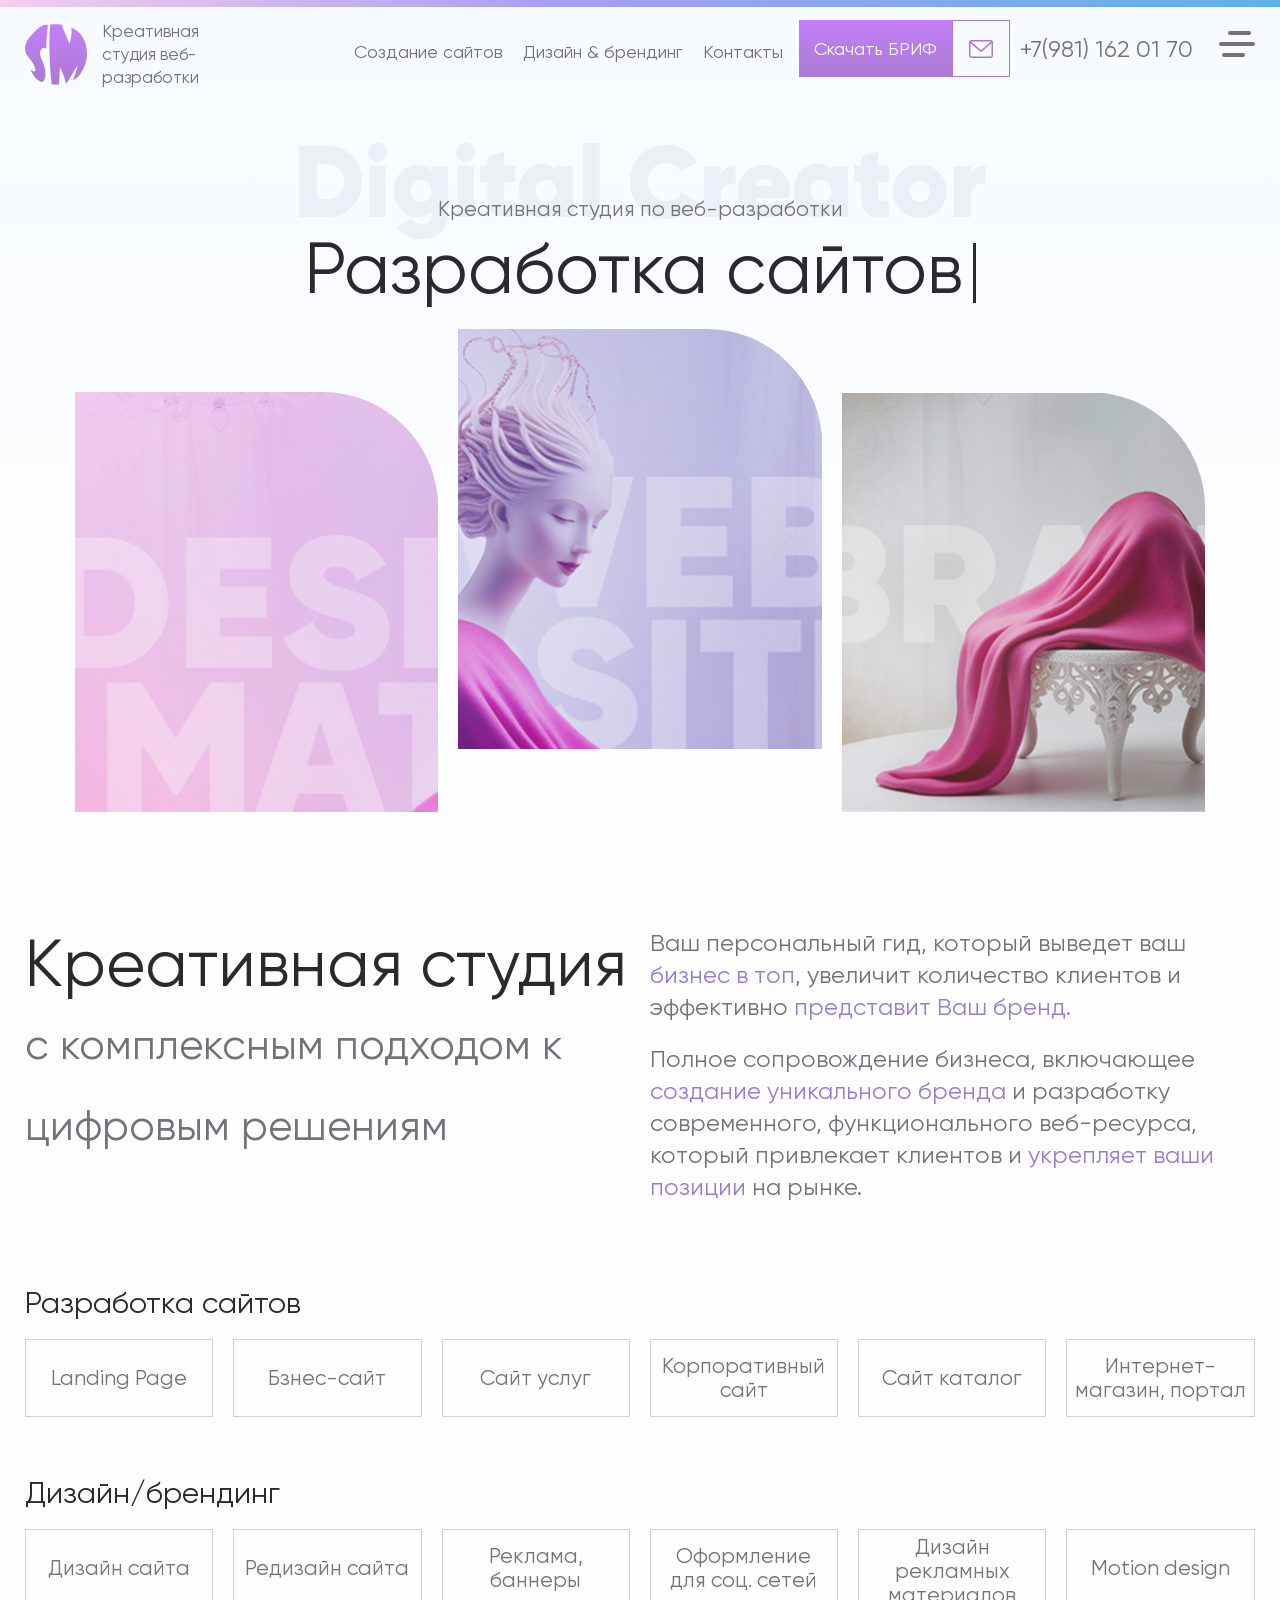
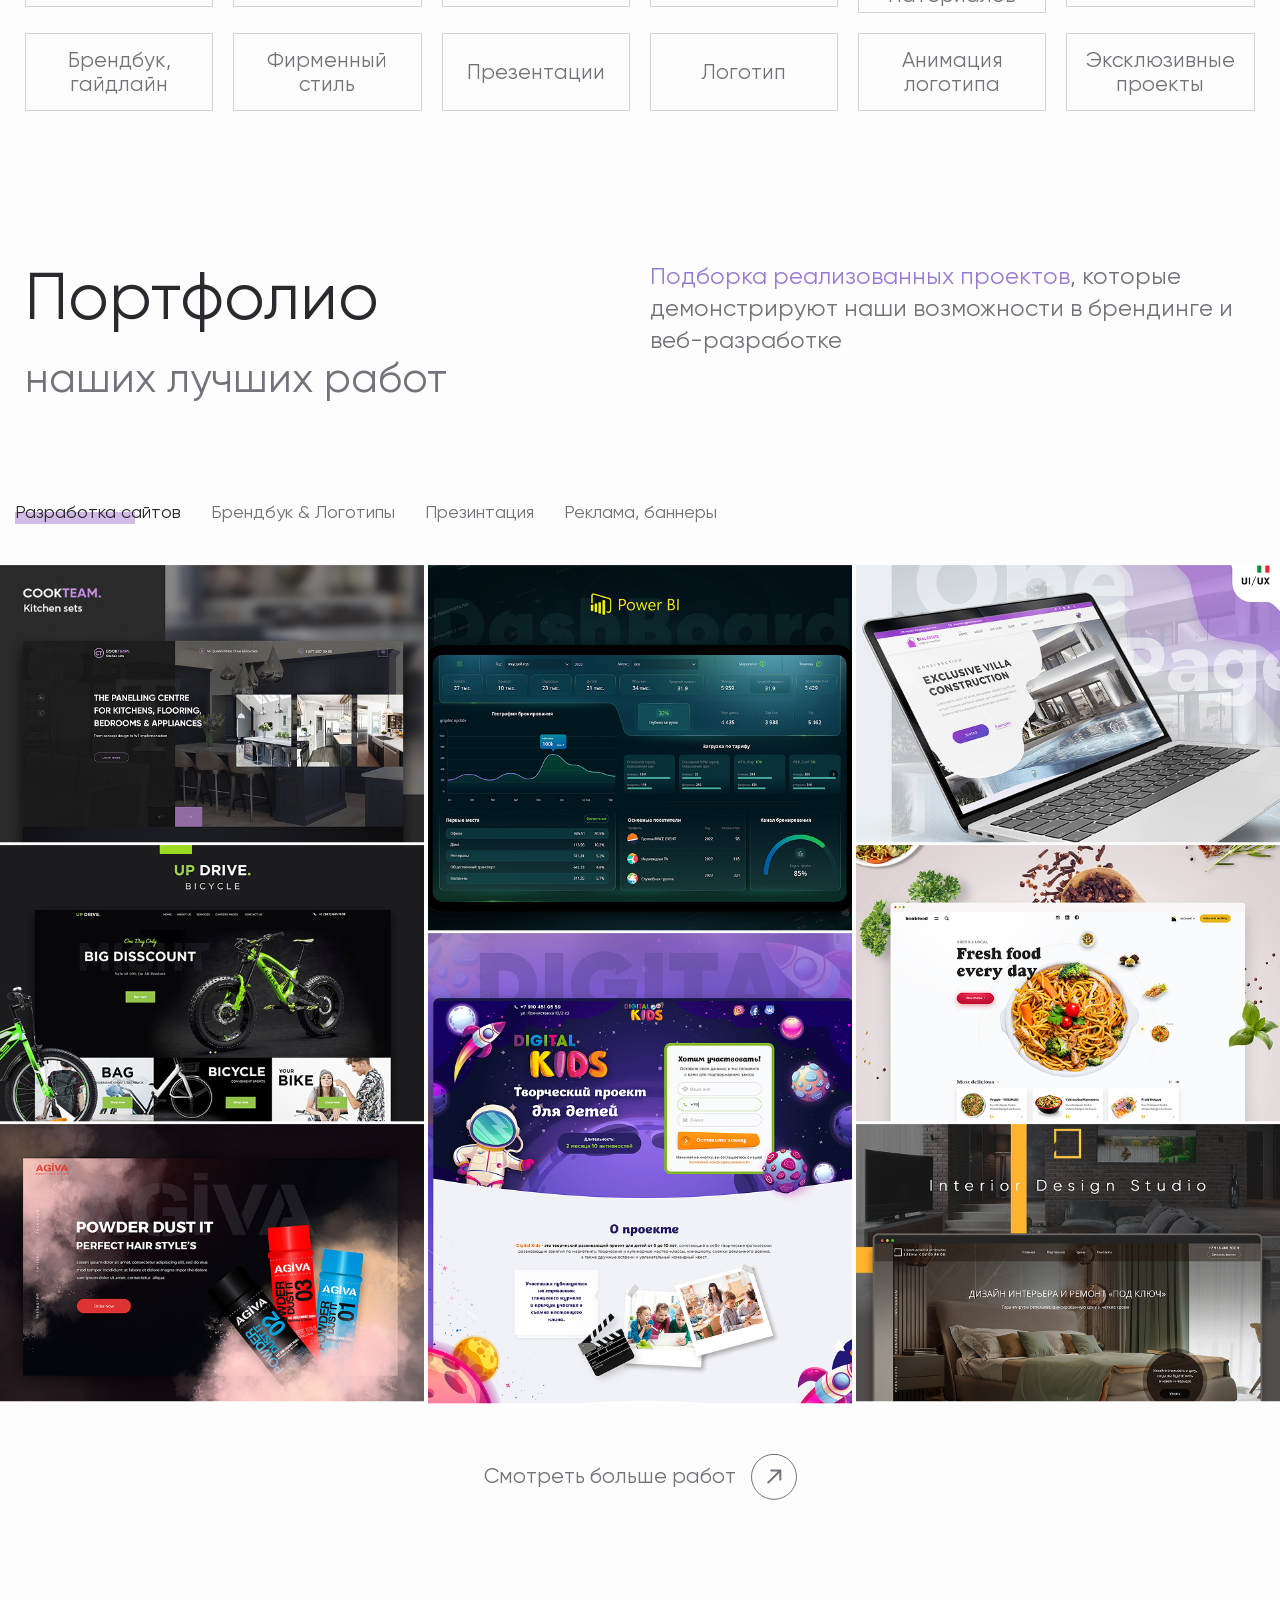
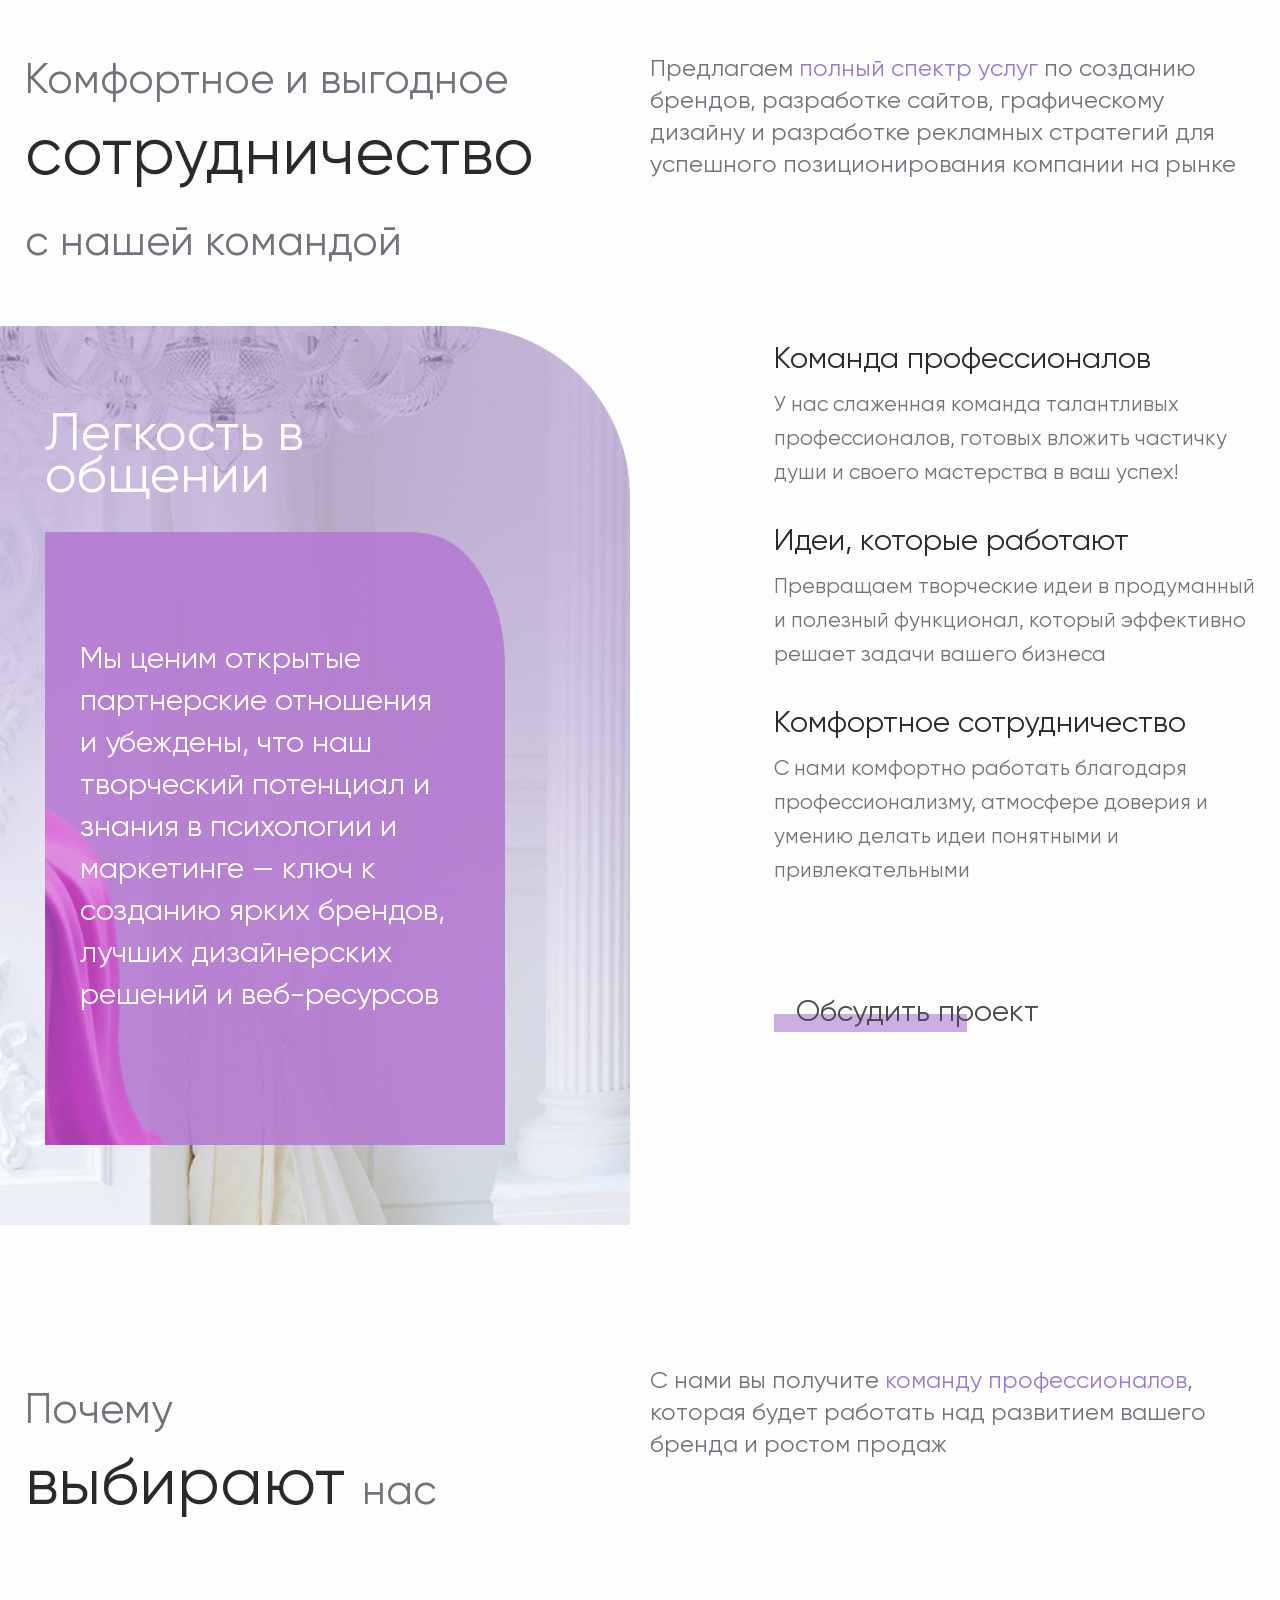
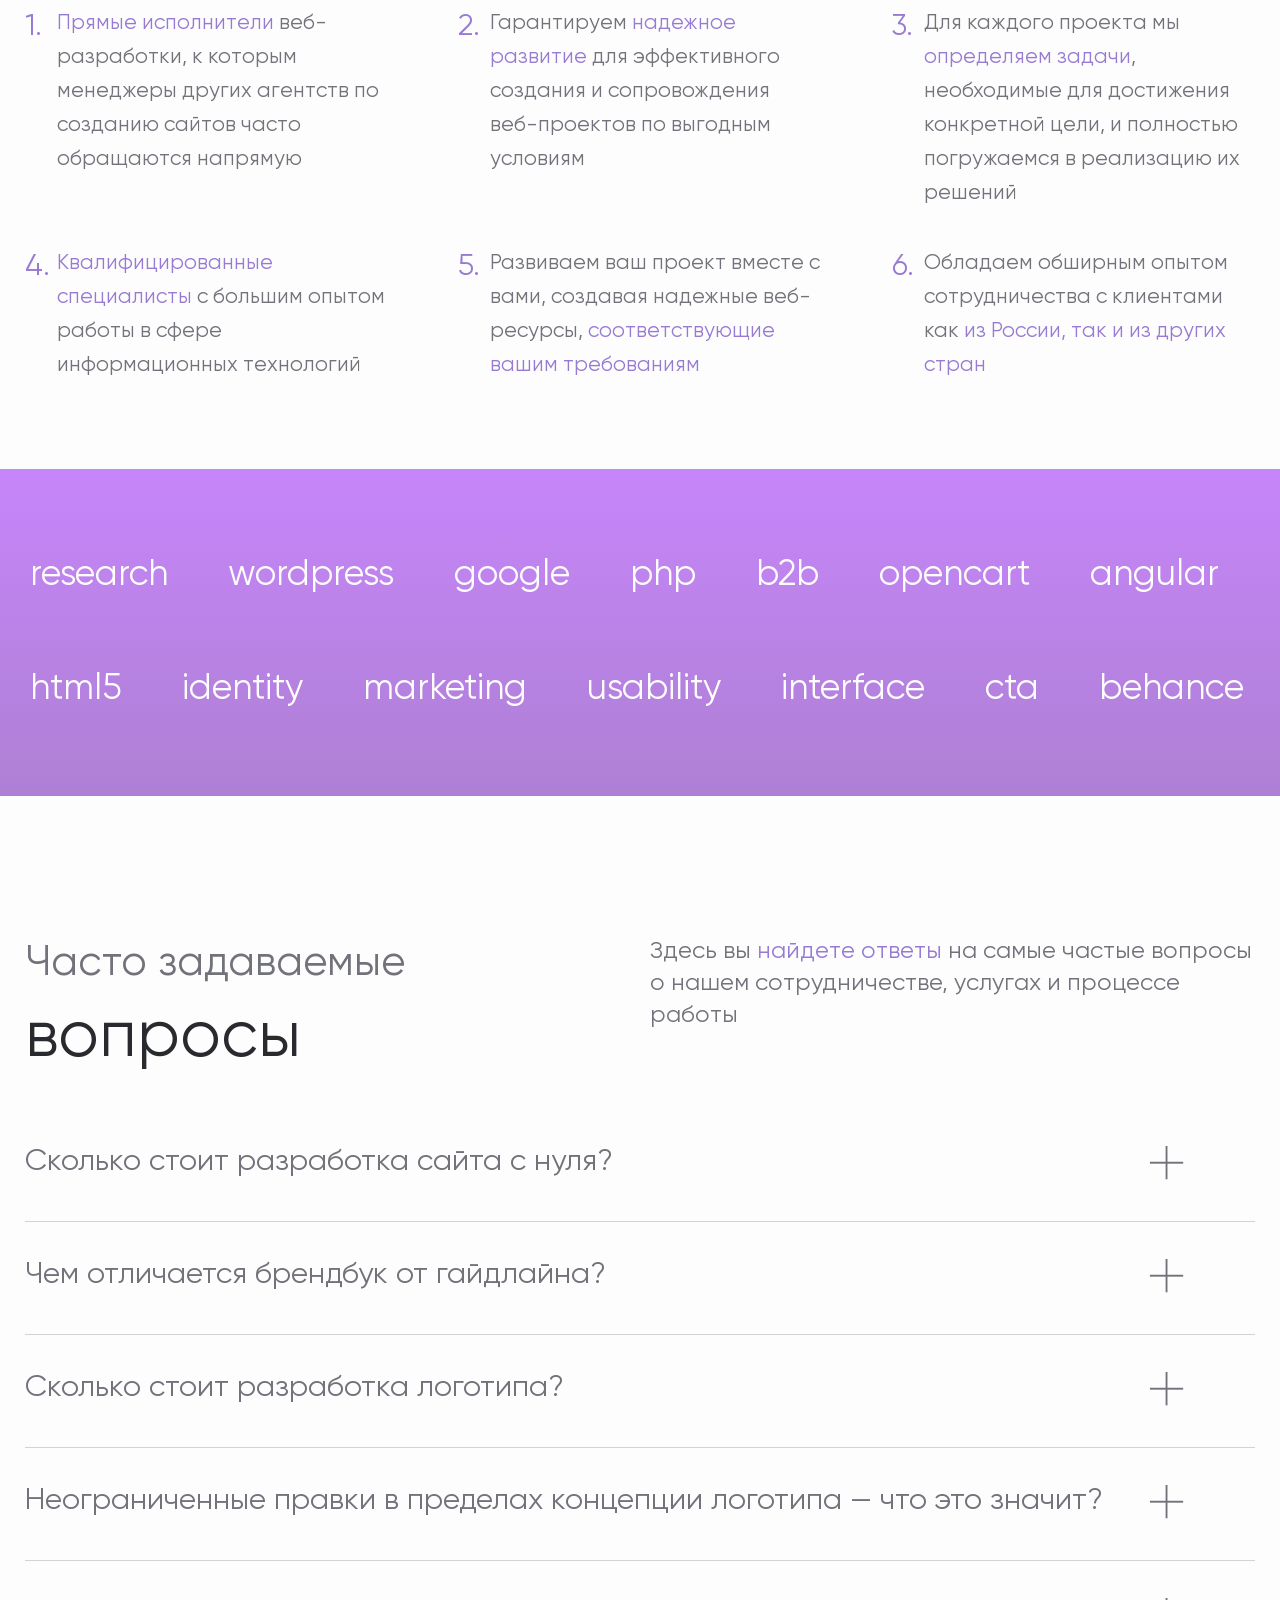
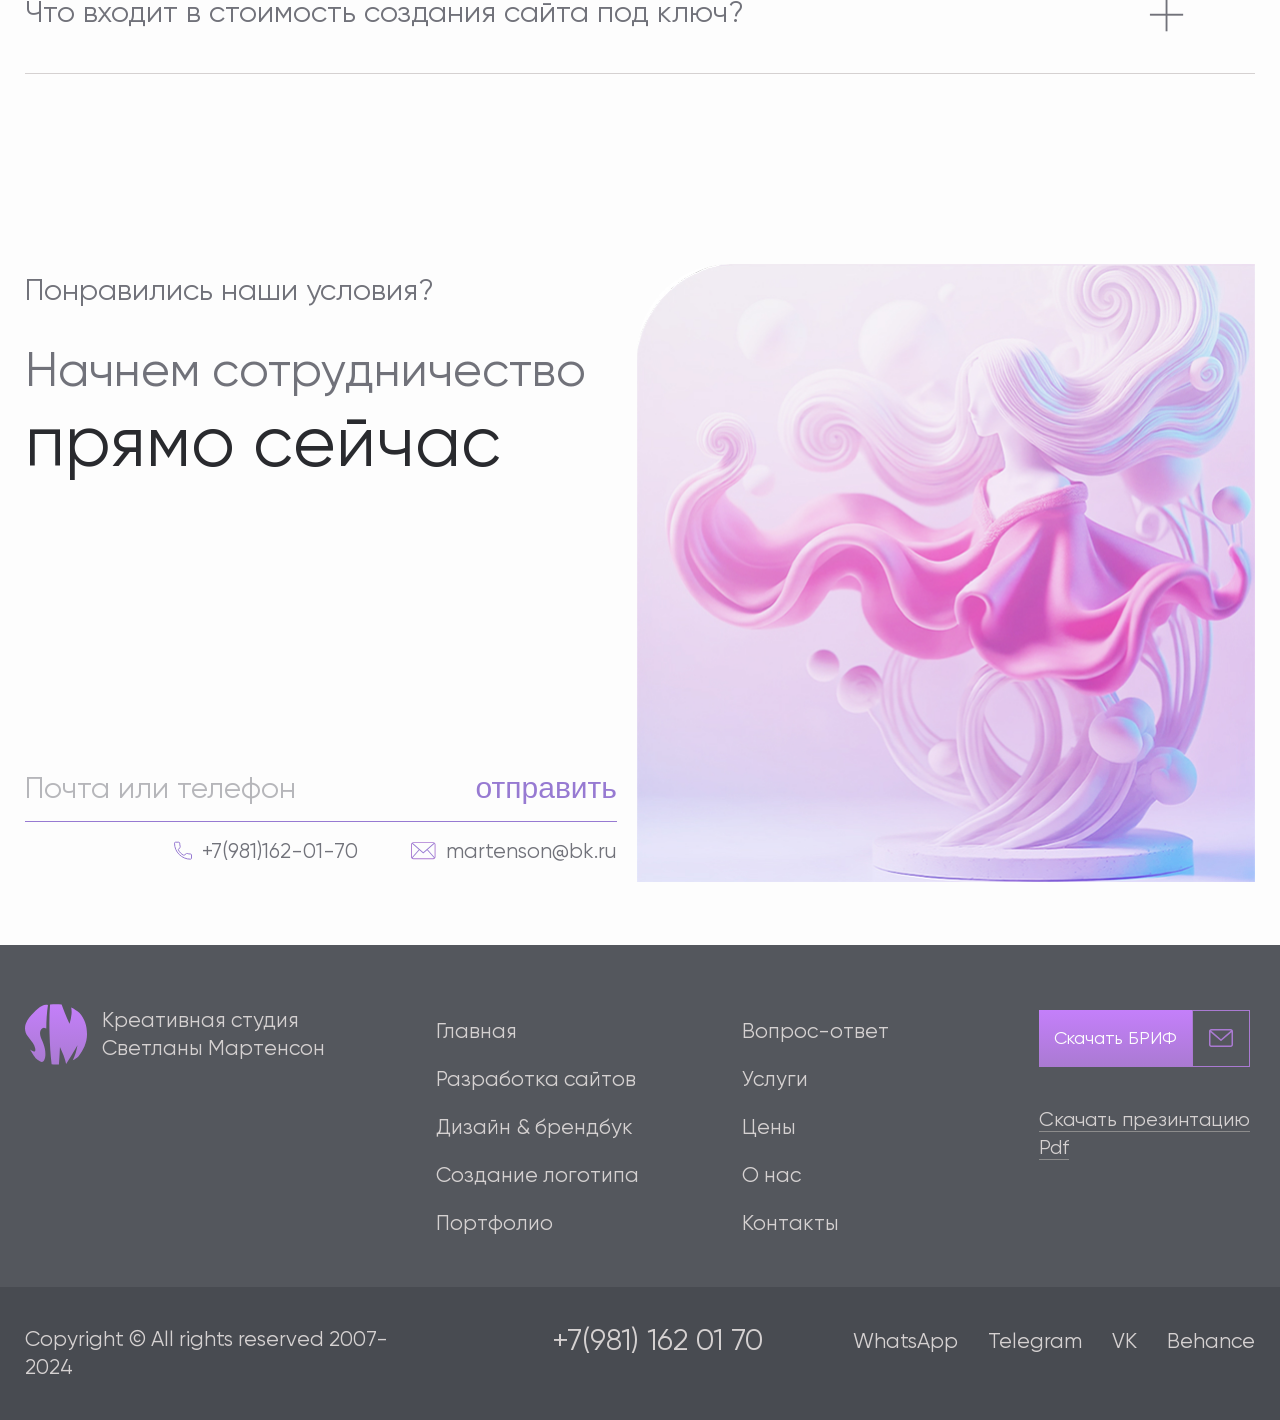
==== commit 950c1457: "Add files via upload" ====
--- a/index.html
+++ b/index.html
@@ -11,7 +11,7 @@
 </head>
 <body>
 	<div class="wrapper">
-	<!-- Header -->		
+	<!-- Header -->
 	<header>
 		<div class="header_site" id="header">
 			<div class="left">
@@ -26,7 +26,7 @@
 					<li><a href="#">Дизайн & брендинг</a></li>
 					<li><a href="#">Контакты</a></li>
 				</ul>
-				<div>
+				<div class="novisible_700">
 					<div class="inlines">
 						<div class="novisible_600">
 							<a href="#" class="pink_link">Скачать БРИФ</a>
@@ -66,11 +66,16 @@
 					</div>
 				</div>
 				<div class="resbtn_wrapp">
-					<button type="button" class="respBtn">
-						<span></span>
-						<span></span>
-						<span></span>
-					</button>
+					<a type="button" class="respBtn">
+						<div>
+							<p>Меню</p>
+						</div>
+						<div>
+							<span></span>
+							<span></span>
+							<span></span>
+						</div>
+					</a>
 				</div>
 			</div>
 		</div>
@@ -85,8 +90,22 @@
 						</svg>
 					</button>
 					<div class="row">
-						<div class="modal_nav_header">
-							<h3>Главное меню</h3>
+						<div class="novisible_700">
+							<div class="modal_nav_header">
+								<h3>Главное меню</h3>
+							</div>
+						</div>
+						<div class="visible_700">
+							<div class="resp_nax_header">
+								<div>
+									<a href="#" class="logo">
+										<img src="img/logo.svg" alt="" loading="logo" />
+									</a>
+								</div>
+								<div>
+									<a href="#" class="brif_link">Скачать БРИФ</a>
+								</div>
+							</div>
 						</div>
 						<div class="tree_cols_nav">
 							<div>
@@ -113,18 +132,43 @@
 						</div>
 					</div>
 				</div>
-				<div class="modal_nav_footer">
-					<div class="modal_nav_title">
-						<h2>Digital Creator</h2>
-					</div>
-					<a href="#" class="nav_pill">
-						<div class="gradient">
-							<p>Давайте обсудим Ваш проект</p>
-						</div>
-						<div>
-							<p>Давайте обсудим Ваш проект</p>
-						</div>
-					</a>
+				<div class="modal_nav_footer_wrapp">
+					<div class="modal_nav_footer">
+						<div class="novisible_700">
+							<div class="modal_nav_title">
+								<h2>Digital Creator</h2>
+							</div>
+							<a href="#" class="nav_pill">
+								<div class="gradient">
+									<p>Давайте обсудим Ваш проект</p>
+								</div>
+								<div>
+									<p>Давайте обсудим Ваш проект</p>
+								</div>
+							</a>
+						</div>
+						<div class="visible_700">
+							<ul class="nav_list">
+								<li>
+									<a href="mailto:martensonsvetlana@ya.ru">
+										<svg width="19" height="14" viewBox="0 0 19 14" fill="none" xmlns="http://www.w3.org/2000/svg">
+										<path d="M16.4082 13.3845H1.98346C1.51459 13.384 1.06509 13.1975 0.733564 12.8659C0.402042 12.5344 0.21558 12.0848 0.215088 11.616V2.70738C0.21558 2.23852 0.402042 1.78899 0.733564 1.45744C1.06509 1.12589 1.51459 0.93938 1.98346 0.938843H16.4082C16.8771 0.93938 17.3266 1.12589 17.6581 1.45744C17.9896 1.78899 18.1761 2.23852 18.1766 2.70738V11.616C18.1761 12.0848 17.9896 12.5344 17.6581 12.8659C17.3266 13.1975 16.8771 13.384 16.4082 13.3845ZM1.98346 1.61476C1.69379 1.61507 1.41607 1.73029 1.21126 1.93514C1.00645 2.13998 0.891273 2.41771 0.891005 2.70738V11.616C0.891273 11.9056 1.00645 12.1834 1.21126 12.3882C1.41607 12.5931 1.69379 12.7083 1.98346 12.7086H16.4082C16.6979 12.7083 16.9756 12.5931 17.1804 12.3882C17.3852 12.1834 17.5004 11.9056 17.5007 11.616V2.70738C17.5004 2.41771 17.3852 2.13998 17.1804 1.93514C16.9756 1.73029 16.6979 1.61507 16.4082 1.61476H1.98346Z" fill="#977AD2"/>
+										<path d="M9.19568 9.15036C9.1133 9.15041 9.03373 9.12036 8.97195 9.06587L0.827148 1.87614L1.27444 1.3692L9.19568 8.36224L17.1173 1.37005L17.5645 1.87698L9.41974 9.06672C9.3578 9.12106 9.27808 9.15082 9.19568 9.15036Z" fill="#977AD2"/>
+										<path d="M0.643311 12.3237L6.11486 6.08919L6.62332 6.53529L1.15177 12.7696L0.643311 12.3237ZM11.7853 6.52887L12.2936 6.08276L17.7653 12.3169L17.257 12.763L11.7853 6.52887Z" fill="#977AD2"/>
+										</svg>
+										martensonsvetlana@ya.ru
+									</a>
+								</li>
+								<li><a href="tel:+7(981) 162 01 70">+7(981) 162 01 70</a></li>
+							</ul>
+							<ul class="nav_list_2">
+								<li><a href="#">WhatsApp</a></li>
+								<li><a href="#">Telegram</a></li>
+								<li><a href="#">VK</a></li>
+								<li><a href="#">Behance</a></li>
+							</ul>
+						</div>
+					</div>
 				</div>
 			</div>
 		</div>
@@ -142,7 +186,7 @@
 				<h2 class="title_height">Разработка сайтов<span class="cursor"></span></h2>
 				<div class="animate_title">
 					<h2  class="typewrite" data-period="2000" data-type='[ "Разработка сайтов" ]'>
-					    <span class="wrap"></span>
+					    <span class="wrap">Разработка сайтов<span class="cursor"></span></span>
 					</h2>
 				</div>
 			</div>
@@ -302,8 +346,13 @@
 							<img src="img/white.png" alt="" loading="lazy" />
 						</div>
 						<div class="img_box_3_content">
-							<h3>Легкость в общении</h3>
+							<div class="novisible_480">
+								<h3>Легкость в общении</h3>
+							</div>
 							<div class="img_box_inner">
+								<div class="visible_480">
+									<h3>Легкость в общении</h3>
+								</div>
 								<img src="img/pink.png" alt="" loading="lazy" />
 								<div>
 									<p>Мы ценим открытые партнерские отношения и убеждены, что наш творческий потенциал и знания в психологии и маркетинге — ключ к созданию ярких брендов, лучших дизайнерских решений и веб-ресурсов</p>
@@ -600,7 +649,7 @@
 					</div>
 				</div>
 				<div>
-					<div class="pink_box">
+					<div class="pink_box footer_pink_link">
 						<div>
 							<a href="#" class="pink_link">Скачать БРИФ</a>
 						</div>
@@ -618,23 +667,44 @@
 		</div>
 		<div class="footer_bottom">
 			<div class="row">
-				<div class="footer_bottom_templ">
-					<div>
-						<p>Сopyright © All rights reserved 2007-2024</p>
-					</div>
-					<div>
-						<div class="footer_inline">
-							<div>
-								<a href="tel:+79811620170" class="tel_link_2">+7(981) 162 01 70</a>
-							</div>
-							<div>
-								<ul class="soc_list">
-									<li><a href="#">WhatsApp</a></li>
-									<li><a href="#">Telegram</a></li>
-									<li><a href="#">VK</a></li>
-									<li><a href="#">Behance </a></li>
-								</ul>
-							</div>
+				<div class="novisible_480">
+					<div class="footer_bottom_templ">
+						<div>
+							<p>Сopyright © All rights reserved 2007-2024</p>
+						</div>
+						<div>
+							<div class="footer_inline">
+								<div>
+									<a href="tel:+79811620170" class="tel_link_2">+7(981) 162 01 70</a>
+								</div>
+								<div>
+									<ul class="soc_list">
+										<li><a href="#" data-hover-color = "#07A724">WhatsApp</a></li>
+										<li><a href="#" data-hover-color = "#0998E6">Telegram</a></li>
+										<li><a href="#" data-hover-color = "#2693E0">VK</a></li>
+										<li><a href="#" data-hover-color = "#3779F4">Behance </a></li>
+									</ul>
+								</div>
+							</div>
+						</div>
+					</div>
+				</div>
+				<div class="visible_480">
+					<div class="resp_footer_templ">
+						<div>
+							<a href="tel:+79811620170" class="resp_tel_link">+7(981) 162 01 70</a>
+						</div>
+						<ul class="resp_soc_links">
+							<li><a href="#" class="green">WhatsApp</a></li>
+							<li><a href="#" class="blue">Telegram</a></li>
+						</ul>
+						<ul class="resp_soc_links_2">
+							<li><a href="#" data-hover-color = "#2693E0">VK</a></li>
+							<li><a href="#" data-hover-color = "#F981FF">Instagram</a></li>
+							<li><a href="#" data-hover-color = "#3779F4">Behance</a></li>
+						</ul>
+						<div class="corp_resp">
+							<p>Сopyright © All rights reserved 2007-2024</p>
 						</div>
 					</div>
 				</div>
--- a/style.css
+++ b/style.css
@@ -281,6 +281,18 @@
 
 .align_left {
     text-align: left;
+}
+
+.visible_700 {
+    display: none;
+}
+
+.visible_480 {
+    display: none;
+}
+
+.novisible_480 {
+    display: block;
 }
 
 /*-------------------------------------------*/
@@ -553,7 +565,11 @@
     cursor: pointer;
 }
 
-.respBtn span {
+.respBtn > div:nth-child(1) {
+    display: none;
+}
+
+.respBtn > div:nth-child(2) span {
     display: block;
     background: #71727A;
     height: 4px;
@@ -581,29 +597,29 @@
     transition-timing-function: ease;
 }
 
-.respBtn span:nth-child(1) {
+.respBtn > div:nth-child(2) span:nth-child(1) {
     width: 23px;
     left: 9px;
 }
 
-.respBtn:hover span:nth-child(1),
-.respBtn.active span:nth-child(1) {
+.respBtn:hover > div:nth-child(2) span:nth-child(1),
+.respBtn.active > div:nth-child(2) span:nth-child(1) {
     width: 18px;
     left: 16px;
 }
 
-.respBtn span:nth-child(2) {
+.respBtn > div:nth-child(2) span:nth-child(2) {
     width: 36px;
 }
 
-.respBtn span:nth-child(3) {
+.respBtn > div:nth-child(2) span:nth-child(3) {
     width: 23px;
     left: 3px;
     margin-bottom: 0;
 }
 
-.respBtn:hover span:nth-child(3),
-.respBtn.active span:nth-child(3) {
+.respBtn:hover > div:nth-child(2) span:nth-child(3),
+.respBtn.active > div:nth-child(2) span:nth-child(3) {
     width: 23px;
     left: 13px;
 }
@@ -711,12 +727,12 @@
 .soc_dr ul {
     display: flex;
     align-items: center;
-    margin: 0 -4px;
+    margin: 0;
 }
 
 .soc_dr ul li {
     line-height: 1;
-    padding: 2px 4px;
+    padding: 2px 2px;
 }
 
 .soc_dr ul li a {
@@ -1131,7 +1147,7 @@
 }
 
 .promo_thumb video {
-    width: 100%;
+    width: 110%;
     position: absolute;
     top: 50%;
     left: 50%;
@@ -1279,6 +1295,7 @@
 
 .sect_3_mp {
     padding: 94px 0 10px 0;
+    overflow: hidden;
 }
 
 .tabs_list {
@@ -1424,6 +1441,42 @@
 .gall_thumb {
     display: block;
     margin: 2px 0;
+    position: relative;
+    overflow: hidden;
+}
+
+.gall_thumb:after {
+    display: block;
+    content: "";
+    width: 100%;
+    height: 100%;
+    position: absolute;
+    top: 0;
+    left: 0;
+    background: rgba(0 ,0, 0, 0);
+    -webkit-transition-property: background;
+    -webkit-transition-duration: .3s;
+    -webkit-transition-timing-function: ease;
+
+    -moz-transition-property: background;
+    -moz-transition-duration: .3s;
+    -moz-transition-timing-function: ease;
+
+    -ms-transition-property: background;
+    -ms-transition-duration: .3s;
+    -ms-transition-timing-function: ease;
+
+    -o-transition-property: background;
+    -o-transition-duration: .3s;
+    -o-transition-timing-function: ease;
+
+    transition-property: background;
+    transition-duration: .3s;
+    transition-timing-function: ease;
+}
+
+.gall_thumb:hover:after {
+    background: rgba(0 ,0, 0, .4);
 }
 
 .gall_thumb img {
@@ -1431,6 +1484,30 @@
     width: 100%;
     object-fit: cover;
     object-position: top;
+    transform: scale(1);
+    -webkit-transition-property: transform;
+    -webkit-transition-duration: .7s;
+    -webkit-transition-timing-function: ease;
+
+    -moz-transition-property: transform;
+    -moz-transition-duration: .7s;
+    -moz-transition-timing-function: ease;
+
+    -ms-transition-property: transform;
+    -ms-transition-duration: .7s;
+    -ms-transition-timing-function: ease;
+
+    -o-transition-property: transform;
+    -o-transition-duration: .7s;
+    -o-transition-timing-function: ease;
+
+    transition-property: transform;
+    transition-duration: .7s;
+    transition-timing-function: ease;
+}
+
+.gall_thumb:hover img {
+    transform: scale(1.2);
 }
 
 .button_wrapp {
@@ -1634,7 +1711,7 @@
 .pink_link_2:before {
     display: block;
     height: 18px;
-    width: 0;
+    width: 73%;
     content: "";
     background: rgba(170, 122, 210, .6);
     position: absolute;
@@ -1662,7 +1739,7 @@
 }
 
 .pink_link_2:hover:before {
-    width: 73%;
+    width: 100%;
 }
 
 .img_box_3_outside {
@@ -2386,6 +2463,25 @@
     font-size: 30px;
     line-height: 34px;
     color: #71727A;
+    -webkit-transition-property: color, border;
+    -webkit-transition-duration: .3s;
+    -webkit-transition-timing-function: ease;
+
+    -moz-transition-property: color, border;
+    -moz-transition-duration: .3s;
+    -moz-transition-timing-function: ease;
+
+    -ms-transition-property: color, border;
+    -ms-transition-duration: .3s;
+    -ms-transition-timing-function: ease;
+
+    -o-transition-property: color, border;
+    -o-transition-duration: .3s;
+    -o-transition-timing-function: ease;
+
+    transition-property: color, border;
+    transition-duration: .3s;
+    transition-timing-function: ease;
 }
 
 .contacts_item ul.list_2 {
--- a/responsive.css
+++ b/responsive.css
@@ -121,13 +121,13 @@
 /*-- Section 1 - Main Page --*/
 
 .promo_thumb {
-    height: 396px;
+    height: 420px;
     position: relative;
 }
 
 .promo_thumb video {
     min-width: 100%;
-    height: 100%;
+    height: calc(100% + 45px);
     width: auto;
 }
 
@@ -240,6 +240,21 @@
 
 /*-- /Section 8 - Main Page --*/
 
+/*-- Section 1 - Contacts Page --*/
+
+.contacts_box h3 {
+    padding: 20px 0 37px 0;
+    font-size: 41px;
+    line-height: 41px;
+}
+
+.contacts_item ul li a {
+    font-size: 21px;
+    line-height: 26px;
+}
+
+/*-- /Section 1 - Contacts Page --*/
+
 }
 
 @media only screen and (max-width: 1240px) {
@@ -342,6 +357,19 @@
 
 /*-- /Section 8 - Main Page --*/
 
+/*-- Section 1 - Contacts Page --*/
+
+.callback_two_cols_2 {
+    padding-bottom: 0;
+    padding-top: 140px;
+}
+
+.contacts_box {
+    border-width: 15px 15px 0 15px;
+}
+
+/*-- /Section 1 - Contacts Page --*/
+
 /*-- Footer --*/
 
 .footer_templ {
@@ -482,6 +510,7 @@
 
 h1 {
     font-size: 80px;
+    line-height: 120%;
 }
 
 /*-- Section 1 - Main Page --*/
@@ -658,6 +687,39 @@
 
 /*-- /Section 8 - Main Page --*/
 
+/*-- Section 1 - Contacts Page --*/
+
+.callback_two_cols_2 > div:nth-child(1) {
+    width: 100%;
+    padding: 10px 0;
+}
+
+.callback_two_cols_2 > div:nth-child(2) {
+    width: 100%;
+    padding: 10px 0 0 0;
+}
+
+.contacts_box {
+    max-width: 100%;
+    padding: 15px 35px 11px 35px;
+}
+
+.callback_content {
+    width: 100%;
+}
+
+.contacts_item {
+    padding: 13px 0 8px 0;
+}
+
+.contacts_box h3 {
+    padding: 20px 0 18px 0;
+    font-size: 41px;
+    line-height: 41px;
+}
+
+/*-- /Section 1 - Contacts Page --*/
+
 }
 
 @media only screen and (max-width: 900px) {
@@ -731,6 +793,25 @@
 }
 
 /*-- /Section 4 - Main Page --*/
+
+/*-- Section 1 - Services Page --*/
+
+.tags_article {
+    padding: 10px 0 10px 0;
+}
+
+.tags_article p.big {
+    font-size: 20px;
+    line-height: 34px;
+}
+
+.tags_article p {
+    padding: 5px 0;
+    font-size: 20px;
+    line-height: 34px;
+}
+
+/*-- /Section 1 - Services Page --*/
 
 /*-- Footer --*/
 
@@ -766,25 +847,22 @@
 }
 
 .header_site > .left {
-    width: 60px;
+    width: 210px;
     padding-right: 5px;
 }
 
 .header_site > .right {
-    width: calc(100% - 60px);
+    width: calc(100% - 210px);
     padding-left: 5px;
 }
 
-.logo {
-    max-width: 44px;
-}
-
 .logo img {
-    margin-right: 0;
+    max-width: 37px;
 }
 
 .logo p {
-    display: none;
+    font-size: 15px;
+    line-height: 20px;
 }
 
 .inlines > div {
@@ -965,6 +1043,33 @@
 
 /*-- /Section 8 - Main Page --*/
 
+/*-- Section 1 - Contacts Page --*/
+
+.callback_two_cols_2 {
+    padding-top: 70px;
+}
+
+.callback_two_cols_2 > div:nth-child(1) {
+    width: 100%;
+    padding: 10px 0;
+}
+
+.callback_two_cols_2 > div:nth-child(2) {
+    display: block;
+    width: 100%;
+    padding: 10px 0 0 0;
+}
+
+.callback_two_cols_2 .callback_header {
+    padding-bottom: 30px;
+}
+
+.form_js_input.visible p.pl_text {
+    bottom: 90%;
+}
+
+/*-- /Section 1 - Contacts Page --*/
+
 /*-- Footer --*/
 
 .footer_templ > div:nth-child(2) {
@@ -986,6 +1091,204 @@
 
 @media only screen and (max-width: 700px) {
 
+/*-- Header --*/
+
+.novisible_700 {
+    display: none;
+}
+
+.visible_700 {
+    display: block;
+}
+
+.header_site {
+    padding: 10px 20px 10px 20px;
+}
+
+.modal_nav {
+    background: #F4E7FF;
+}
+
+.modal_nav:before {
+    display: block;
+    content: "";
+    width: 486px;
+    height: 486px;
+    background: #FFF;
+    opacity: .4;
+    filter: blur(50px);
+    position: absolute;
+    top: -245px;
+    left: 50%;
+    transform: translate(-50%, 0);
+}
+
+.resp_nax_header {
+    display: flex;
+    padding: 13px 0 10px 0;
+}
+
+.resp_nax_header > div:nth-child(1) {
+    width: 50px;
+}
+
+.resp_nax_header > div:nth-child(2) {
+    width: calc(100% - 100px);
+    text-align: center;
+    padding-top: 2px;
+}
+
+.brif_link {
+    font-size: 18px;
+    line-height: 28px;
+    color: #977AD2;
+    border-bottom: 1px solid #977AD2;
+    -webkit-transition-property: border;
+    -webkit-transition-duration: .3s;
+    -webkit-transition-timing-function: ease;
+
+    -moz-transition-property: border;
+    -moz-transition-duration: .3s;
+    -moz-transition-timing-function: ease;
+
+    -ms-transition-property: border;
+    -ms-transition-duration: .3s;
+    -ms-transition-timing-function: ease;
+
+    -o-transition-property: border;
+    -o-transition-duration: .3s;
+    -o-transition-timing-function: ease;
+
+    transition-property: border;
+    transition-duration: .3s;
+    transition-timing-function: ease;
+}
+
+.brif_link:hover {
+    border-bottom: 1px solid transparent;
+}
+
+.closeModalNav {
+    top: 17px;
+    right: 20px;
+}
+
+.closeModalNav svg {
+    width: 18px;
+    height: auto;
+}
+
+.respBtn {
+    display: inline-flex;
+    align-items: center;
+    width: auto;
+}
+
+.respBtn > div:nth-child(1) {
+    display: block;
+    padding-right: 10px;
+}
+
+.respBtn > div:nth-child(1) p {
+    font-size: 16px;
+    line-height: 18px;
+    color: #977AD2;
+}
+
+.respBtn > div:nth-child(2) span {
+    background: #977AD2;
+    height: 3px;
+    margin-bottom: 6px;
+}
+
+.respBtn > div:nth-child(2) span:nth-child(1) {
+    width: 17px;
+    left: 6px;
+}
+
+.respBtn > div:nth-child(2) span:nth-child(2) {
+    width: 26px;
+}
+
+.respBtn > div:nth-child(2) span:nth-child(3) {
+    width: 16px;
+}
+
+.header_site:before {
+    display: none;
+}
+
+.tree_cols_nav {
+    padding: 10px 0 20px 15px;
+}
+
+.tree_cols_nav ul li {
+    padding: 8px 0;
+}
+
+.tree_cols_nav ul li a {
+    font-size: 18px;
+    line-height: 25px;
+    color: #54575D;
+}
+
+.modal_nav_footer_wrapp {
+    padding: 0 20px 30px 20px;
+}
+
+.modal_nav_footer {
+    border-top: 1px solid #F8F0FF;
+    position: relative;
+}
+
+.modal_nav_footer:before {
+    display: block;
+    height: 1px;
+    width: 100%;
+    content: "";
+    background: #F0DFFF;
+}
+
+.nav_list {
+    display: flex;
+    flex-wrap: wrap;
+    justify-content: center;
+    padding-top: 10px;
+}
+
+.nav_list li {
+    width: 100%;
+    padding: 3px 0;
+    line-height: 1;
+    text-align: center;
+}
+
+.nav_list li a {
+    font-size: 18px;
+    line-height: 28px;
+    color: #977AD2;
+}
+
+.nav_list_2 {
+    display: flex;
+    flex-wrap: wrap;
+    justify-content: center;
+    margin: 0 -10px;
+}
+
+.nav_list_2 li {
+    padding: 7px 10px;
+    line-height: 1;
+}
+
+.nav_list_2 li a {
+    font-size: 15px;
+    line-height: 28px;
+    color: #484B51;
+}
+
+/*-- /Header --*/
+
 /*-- Section 1 - Main Page --*/
 
 .promo_thumb {
@@ -1044,49 +1347,14 @@
     display: none;
 }
 
+h1 {
+    font-size: 72px;
+    line-height: 120%;
+}
+
 h2 {
     font-size: 33px;
 }
-
-/*-- Header --*/
-
-.modal_nav.visible .modal_nav_title {
-    top: -36px;
-}
-
-.modal_nav_header {
-    padding: 20px 0 15px 0;
-}
-
-.modal_nav_header h3 {
-    font-size: 30px;
-    line-height: 40px;
-}
-
-.tree_cols_nav {
-    padding: 10px 0 20px 0;
-}
-
-.tree_cols_nav ul li {
-    padding: 5px 0;
-}
-
-.tree_cols_nav ul li a {
-    font-size: 18px;
-    line-height: 26px;
-}
-
-.nav_pill p {
-    font-size: 19px;
-    line-height: 24px;
-}
-
-.modal_nav_title h2 {
-    font-size: 40px;
-    line-height: 52px;
-}
-
-/*-- /Header --*/
 
 /*-- Section 1 - Main Page --*/
 
@@ -1195,26 +1463,46 @@
     padding: 40px 0 12px 0;
 }
 
-.contacts_inline {
-    display: block;
-    text-align: left;
-    margin: 0;
-}
-
-.contacts_inline > div {
-    width: 100%;
-    padding: 0;
-}
-
 /*-- /Section 8 - Main Page --*/
 
+/*-- Section 1 - Contacts Page --*/
+
+.callback_two_cols_2 {
+    padding: 70px 0 0 0;
+}
+
+.contacts_box {
+    border-radius: 20px 20px 0 0;
+    padding: 15px 10px 11px 10px;
+}
+
+.contacts_box h3 {
+    padding: 5px 0 5px 0;
+    font-size: 29px;
+    line-height: 33px;
+}
+
+.contacts_item h4 {
+    padding-bottom: 0;
+}
+
+.contacts_item ul.list_2 {
+    padding: 1px 0;
+}
+
+/*-- /Section 1 - Contacts Page --*/
+
 }
 
 @media only screen and (max-width: 480px) {
 
 h3 {
-    font-size: 22px;
-    line-height: 36px;
+    font-size: 18px;
+    line-height: 31px;
+}
+
+.row {
+    padding: 0 20px;
 }
 
 /*-- Header --*/
@@ -1234,9 +1522,34 @@
 
 /*-- Section 1 - Main Page --*/
 
+.promo {
+    padding: 105px 0 10px 0;
+}
+
+.animate_title {
+    min-height: 25px !important;
+    margin-top: 14px;
+}
+
 .promo_h1 {
+    top: 50px;
     line-height: 1;
-    font-size: 45px;
+    font-size: 90px;
+}
+
+.h1_descript p {
+    font-size: 30px;
+    line-height: 36px;
+}
+
+h2 {
+    font-size: 23px;
+    line-height: 28px;
+}
+
+.animate_title .cursor {
+    height: 20px !important;
+    top: 5px !important;
 }
 
 .promo_thumbs {
@@ -1257,35 +1570,446 @@
 
 /*-- Section 2 - Main Page --*/
 
+.sect_2_mp {
+    padding: 1px 0 10px 0;
+}
+
 .article {
-    padding-bottom: 5px;
+    padding-bottom: 0;
 }
 
 .article h2 {
-    font-size: 29px;
-    line-height: 38px;
+    font-size: 30px;
+    line-height: 36px;
 }
 
 .article h2 span {
-    font-size: 22px;
+    font-size: 30px;
+    line-height: 36px;
+}
+
+.article > div:nth-child(2) p {
+    padding-bottom: 15px;
+    font-size: 18px;
+    line-height: 26px;
+}
+
+.article > div:nth-child(2) p a {
+    font-size: 18px;
+    line-height: 26px;
+}
+
+.tags_wrapp {
+    padding: 10px 0;
+}
+
+.tags {
+    margin: 0 -5px;
 }
 
 .tags li {
-    width: calc(50% - 20px);
+    width: calc(50% - 10px);
+    margin: 5px;
+}
+
+.tags li a {
+    min-height: 58px;
+    font-size: 15px;
+    line-height: 18px;
 }
 
 /*-- /Section 2 - Main Page --*/
 
+/*-- Section 3 - Main Page --*/
+
+.sect_3_mp {
+    padding: 12px 0 10px 0;
+}
+
+.tabs_list li {
+    padding: 2px 18px;
+}
+
+.tab_link {
+    font-size: 18px;
+    line-height: 25px;
+}
+
+.tab_link:hover,
+.tab_link.active {
+    color: #977AD2;
+    border-bottom: 1px solid #977AD2;
+}
+
+.tab_link:before {
+    display: none;
+}
+
+.gallery_templ {
+    padding: 0 20px;
+}
+
+.gallery_templ > div:nth-child(1),
+.gallery_templ > div:nth-child(2),
+.gallery_templ > div:nth-child(3) {
+    width: 100%;
+    padding: 0;
+}
+
+.gall_thumb {
+    margin: 2px 0;
+}
+
+.gall_thumb img {
+    height: 209px;
+    object-position: top;
+}
+
+.sect_3_mp .tabs {
+    padding-top: 32px;
+}
+
+.more_link {
+    font-size: 18px;
+}
+
+.more_link svg {
+    width: 30px;
+}
+
+/*-- /Section 3 - Main Page --*/
+
+/*-- Section 4 - Main Page --*/
+
+.visible_480 {
+    display: block;
+}
+
+.novisible_480 {
+    display: none;
+}
+
+.sect_4_mp {
+    padding: 6px 0 34px 0;
+}
+
+.article br {
+    display: none;
+}
+
+.article_2 > div:nth-child(1) {
+    width: 100%;
+    left: 20px;
+}
+
+.article_2 > div:nth-child(2) {
+    padding: 67px 0 10px 0;
+}
+
+.img_box_3 {
+    padding: 20px 0 0 0;
+}
+
+.img_box_inner {
+    border-radius: 0 55px 0 0;
+    padding: 15px 15px 15px 25px;
+}
+
+.img_box_3_content {
+    padding: 0;
+    position: relative;
+    top: 36px;
+}
+
+.img_box_3_content h3 {
+    padding-bottom: 10px;
+    font-size: 26px;
+    line-height: 42px;
+}
+
+.img_box_inner p {
+    font-size: 18px;
+    line-height: 26px;
+}
+
+.article_2 > div:nth-child(2) h3 {
+    padding: 39px 0 8px 0;
+    font-size: 18px;
+    line-height: 27px;
+}
+
+.article_2 > div:nth-child(2) p {
+    font-size: 18px;
+    line-height: 26px;
+}
+
+.link_wrapp {
+    padding: 32px 0 0 0;
+    text-align: center;
+}
+
+.pink_link_2 {
+    display: inline-flex;
+    align-items: center;
+    justify-content: center;
+    min-width: 286px;
+    text-align: center;
+    font-size: 21px;
+    line-height: 21px;
+    color: #977AD2;
+    min-height: 54px;
+    padding-left: 0;
+    background: transparent;
+    border: 1px solid #977AD2;
+    -webkit-transition-property: background, color;
+    -webkit-transition-duration: .3s;
+    -webkit-transition-timing-function: ease;
+
+    -moz-transition-property: background, color;
+    -moz-transition-duration: .3s;
+    -moz-transition-timing-function: ease;
+
+    -ms-transition-property: background, color;
+    -ms-transition-duration: .3s;
+    -ms-transition-timing-function: ease;
+
+    -o-transition-property: background, color;
+    -o-transition-duration: .3s;
+    -o-transition-timing-function: ease;
+
+    transition-property: background, color;
+    transition-duration: .3s;
+    transition-timing-function: ease;
+}
+
+.pink_link_2:hover {
+    background: #977AD2;
+    color: #fff;
+}
+
+.pink_link_2:before {
+    display: none;
+}
+
+/*-- /Section 4 - Main Page --*/
+
+/*-- Section 5 - Main Page --*/
+
+.article > div:nth-child(2) p {
+    color: #292A2E;
+}
+
+.items {
+    padding: 0 0 10px 0;
+}
+
+.item {
+    margin: 8px 20px;
+}
+
+.item > div:nth-child(1) {
+    width: 22px;
+    padding-top: 0;
+    position: relative;
+    top: -2px;
+}
+
+.item > div:nth-child(2) {
+    width: calc(100% - 22px);
+}
+
+.item > div:nth-child(1) p {
+    font-size: 18px;
+    line-height: 30px;
+}
+
+.item > div:nth-child(2) p {
+    font-size: 18px;
+    line-height: 26px;
+}
+
+/*-- /Section 5 - Main Page --*/
+
+/*-- Section 6 - Main Page --*/
+
+.sect_6_mp {
+    display: none;
+}
+
+/*-- /Section 6 - Main Page --*/
+
+/*-- Section 7 - Main Page --*/
+
+.faq_item_title svg {
+    width: 19px;
+    right: 0;
+}
+
+.faq_item_title h3 {
+    font-size: 18px;
+    line-height: 26px;
+}
+
+.faq_item_content {
+    margin-top: -10px;
+    padding: 0 10px 20px 0px;
+}
+
+.faq_item_content p {
+    font-size: 15px;
+    line-height: 24px;
+}
+
+/*-- /Section 7 - Main Page --*/
+
+/*-- Section 8 - Main Page --*/
+
+.callback_two_cols {
+    padding: 33px 0 20px 0;
+}
+
+.callback_header h3 {
+    padding-bottom: 18px;
+    font-size: 18px;
+    line-height: 26px;
+}
+
+.callback_header h2 {
+    font-size: 30px;
+    line-height: 36px;
+}
+
+.callback_header h2 span {
+    font-size: 30px;
+    line-height: 36px;
+}
+
+.formn_templ {
+    padding: 125px 0 3px 0;
+}
+
+.formn_templ > div:nth-child(1) {
+    width: calc(100% - 90px);
+}
+
+.formn_templ > div:nth-child(2) {
+    width: 90px;
+}
+
+.formn_templ > div:nth-child(1) > p, .formn_templ > div:nth-child(1) > p a {
+    font-size: 18px;
+    line-height: 28px;
+}
+
+.subBtn {
+    font-size: 18px;
+    line-height: 33px;
+}
+
+.icon_link {
+    font-size: 15px;
+    line-height: 29px;
+}
+
+.icon_link img {
+    margin-right: 5px;
+    max-width: 17px;
+}
+
+.form_js_input {
+    bottom: 1px;
+}
+
+.form_js_input input {
+    font-size: 20px;
+}
+
+/*-- /Section 8 - Main Page --*/
+
+/*-- Section 8 - Main Page --*/
+
+.promo .article {
+    padding: 0 0 20px 0;
+}
+
+/*-- /Section 8 - Main Page --*/
+
+/*-- Section 1 - Contacts Page --*/
+
+.callback_two_cols_2 {
+    padding-bottom: 0;
+}
+
+.contacts_item ul {
+    margin: 0 -10px;
+}
+
+.contacts_item ul li {
+    padding: 0 10px;
+}
+
+.contacts_item ul li a {
+    font-size: 18px;
+    line-height: 23px;
+}
+
+/*-- /Section 1 - Contacts Page --*/
+
 /*-- Footer --*/
 
+.footer_templ {
+    padding: 10px 0 21px 0;
+}
+
+.footer_templ > div:nth-child(1) {
+    padding: 10px 0 10px 0;
+    width: 100%;
+    max-width: 256px;
+    text-align: left;
+}
+
+.footer_templ > div:nth-child(2) {
+    padding-top: 32px;
+}
+
+.logo_footer img {
+    max-width: 45px;
+    margin-right: 15px;
+}
+
+.logo_footer p {
+    font-size: 18px;
+    line-height: 26px;
+}
+
+.navs_inline {
+    margin: 0 -5px;
+}
+
 .navs_inline > div {
-    width: 100%;
-    padding: 0 10px;
+    width: 50%;
+    padding: 0 5px;
+}
+
+.navs_inline > div:nth-child(1) {
+    width: 60%;
+}
+
+.navs_inline > div:nth-child(2) {
+    width: 40%;
+}
+
+.footer_nav li {
+    padding: 10px 0;
+}
+
+.footer_nav li a {
+    font-size: 16px;
 }
 
 .footer_bottom_templ> div:nth-child(1) p {
     padding: 2px 0;
-    font-size: 18px;
+    font-size: 16px;
     line-height: 26px;
 }
 
@@ -1294,6 +2018,130 @@
     line-height: 20px;
 }
 
+.footer_pink_link .pink_link {
+    height: 50px;
+    font-size: 18px;
+}
+
+.footer_pink_link .mail_link {
+    width: 58px;
+    height: 50px;
+}
+
+.footer_templ .pink_box {
+    margin: 15px 0 25px 0;
+}
+
+.link_2 {
+    font-size: 15px;
+}
+
+.resp_footer_templ {
+    padding: 37px 0 14px 0;
+    text-align: center;
+}
+
+.resp_tel_link {
+    font-size: 30px;
+    line-height: 28px;
+    color: #D5D1D1;
+    -webkit-transition-property: color;
+    -webkit-transition-duration: .3s;
+    -webkit-transition-timing-function: ease;
+
+    -moz-transition-property: color;
+    -moz-transition-duration: .3s;
+    -moz-transition-timing-function: ease;
+
+    -ms-transition-property: color;
+    -ms-transition-duration: .3s;
+    -ms-transition-timing-function: ease;
+
+    -o-transition-property: color;
+    -o-transition-duration: .3s;
+    -o-transition-timing-function: ease;
+
+    transition-property: color;
+    transition-duration: .3s;
+    transition-timing-function: ease;
+}
+
+.resp_tel_link:hover {
+    color: #C17EF5;
+}
+
+.resp_soc_links {
+    display: flex;
+    flex-wrap: wrap;
+    justify-content: center;
+}
+
+.resp_soc_links li {
+    padding: 5px 10px;
+    line-height: 1;
+}
+
+.resp_soc_links li a {
+    font-size: 18px;
+    line-height: 40px;
+    color: #D5D1D1;
+}
+
+.resp_soc_links li a.green {
+    color: #10AE2D;
+}
+
+.resp_soc_links li a.blue {
+    color: #32B4FD;
+}
+
+.resp_soc_links_2 {
+    display: flex;
+    flex-wrap: wrap;
+    justify-content: space-between;
+    padding: 29px 0 18px 0;
+}
+
+.resp_soc_links_2 li {
+    padding: 5px 10px;
+    line-height: 1;
+}
+
+.resp_soc_links_2 li a {
+    font-size: 18px;
+    line-height: 20px;
+    color: #D5D1D1;
+    -webkit-transition-property: color;
+    -webkit-transition-duration: .3s;
+    -webkit-transition-timing-function: ease;
+
+    -moz-transition-property: color;
+    -moz-transition-duration: .3s;
+    -moz-transition-timing-function: ease;
+
+    -ms-transition-property: color;
+    -ms-transition-duration: .3s;
+    -ms-transition-timing-function: ease;
+
+    -o-transition-property: color;
+    -o-transition-duration: .3s;
+    -o-transition-timing-function: ease;
+
+    transition-property: color;
+    transition-duration: .3s;
+    transition-timing-function: ease;
+}
+
+.corp_resp {
+
+}
+
+.corp_resp p {
+    font-size: 15px;
+    line-height: 24px;
+    color: #D5D1D1;
+}
+
 /*-- /Footer --*/
 
 }
@@ -1302,14 +2150,14 @@
 
 /*-- Section 1 - Main Page --*/
 
-.animate_title {
-    position: relative;
-    min-height: 80px !important;
+.promo_thumb {
+    height: 265px;
+    border-radius: 0 60px 0 0;
 }
 
 .promo_thumb video {
     min-width: auto;
-    height: 100%;
+    height: 114%;
     width: auto;
 }
 
@@ -1321,9 +2169,9 @@
 
 /*-- Header --*/
 
-.header_site {
+/*.header_site {
     padding: 10px 10px 10px 10px;
-}
+}*/
 
 /*-- /Header --*/
 
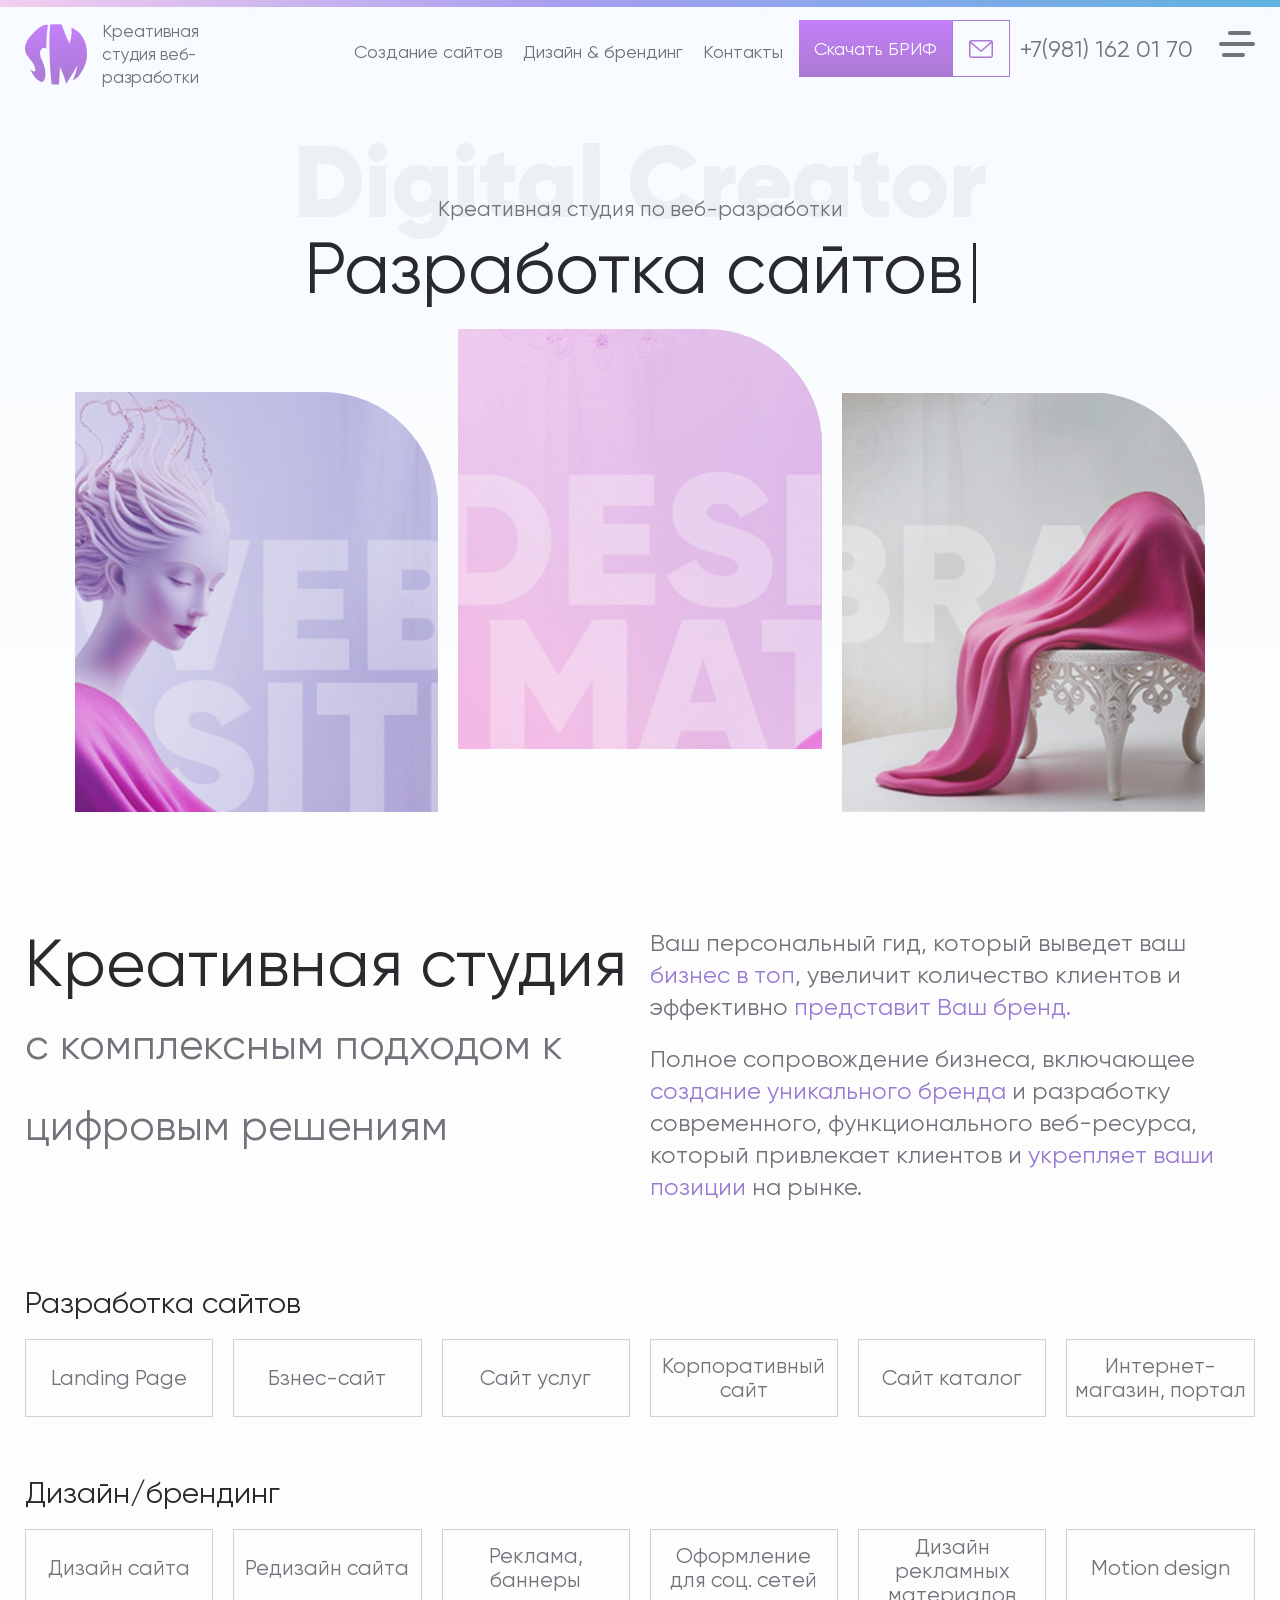
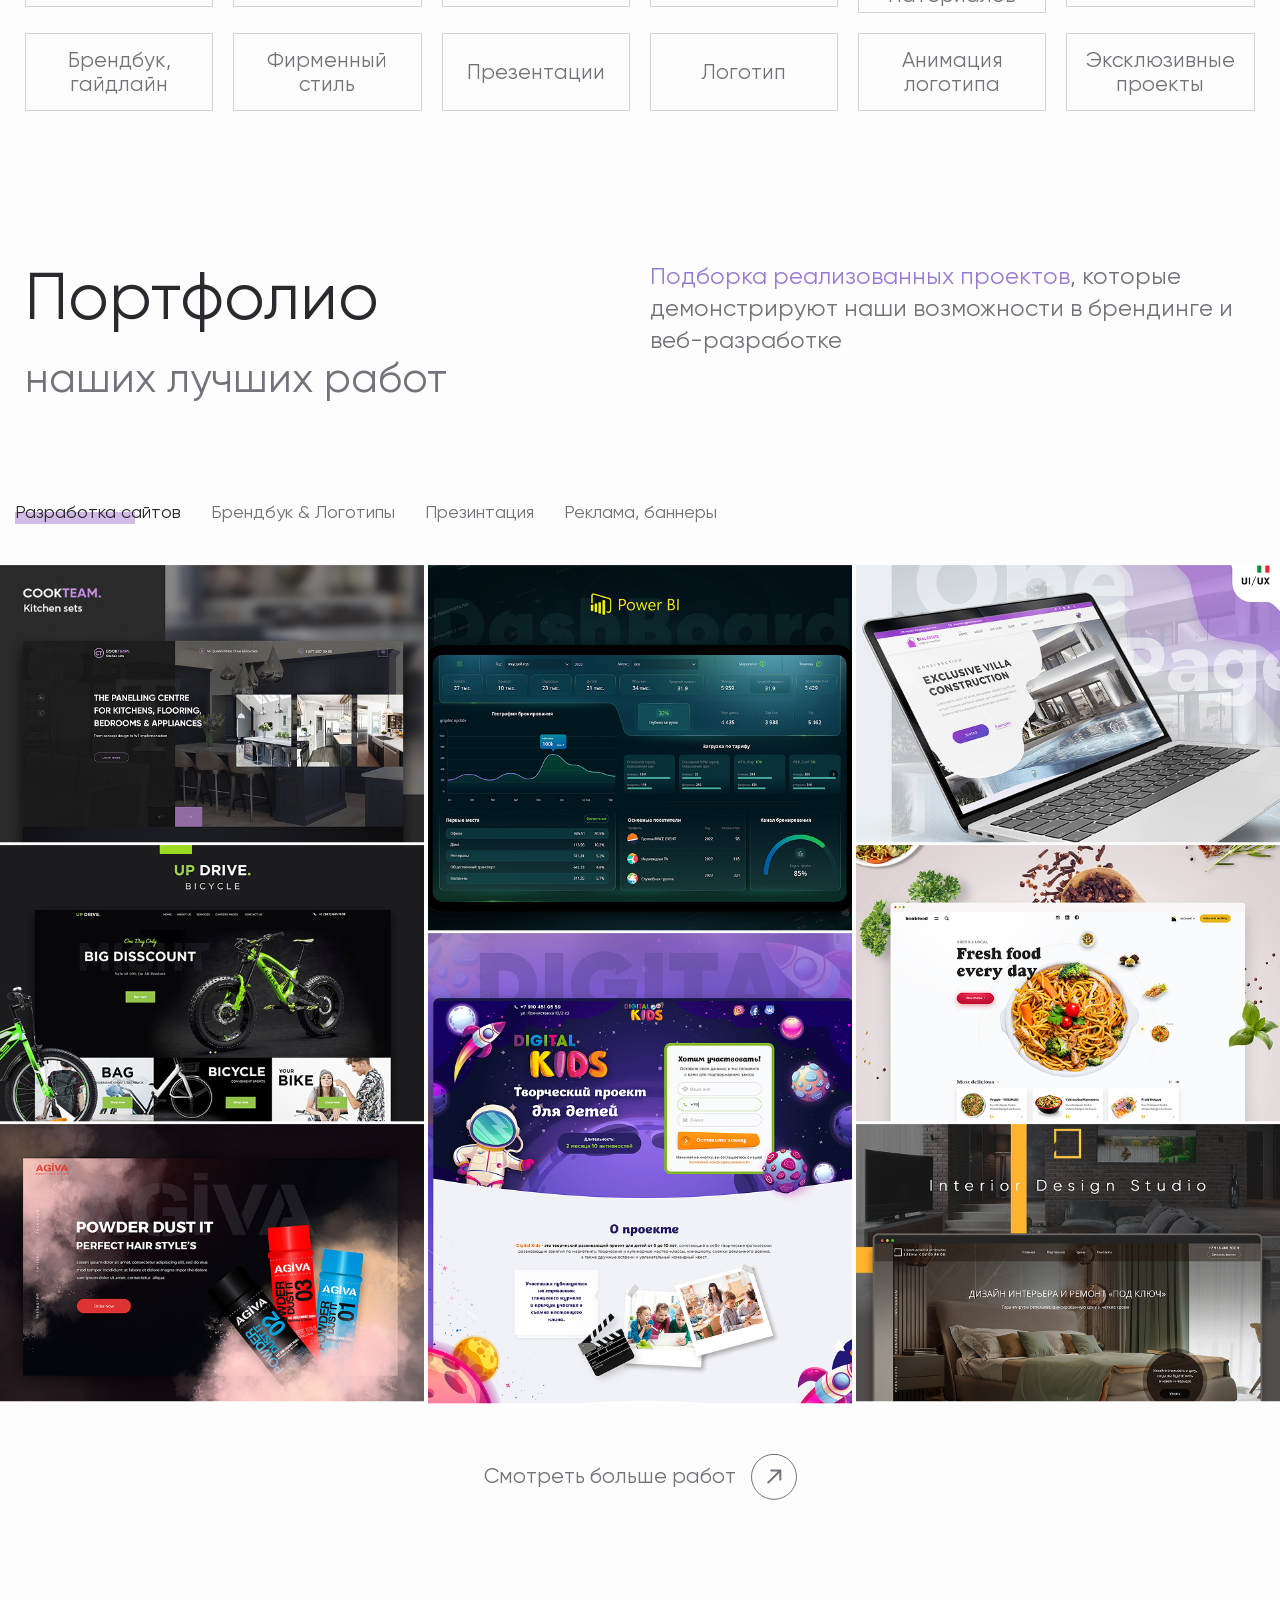
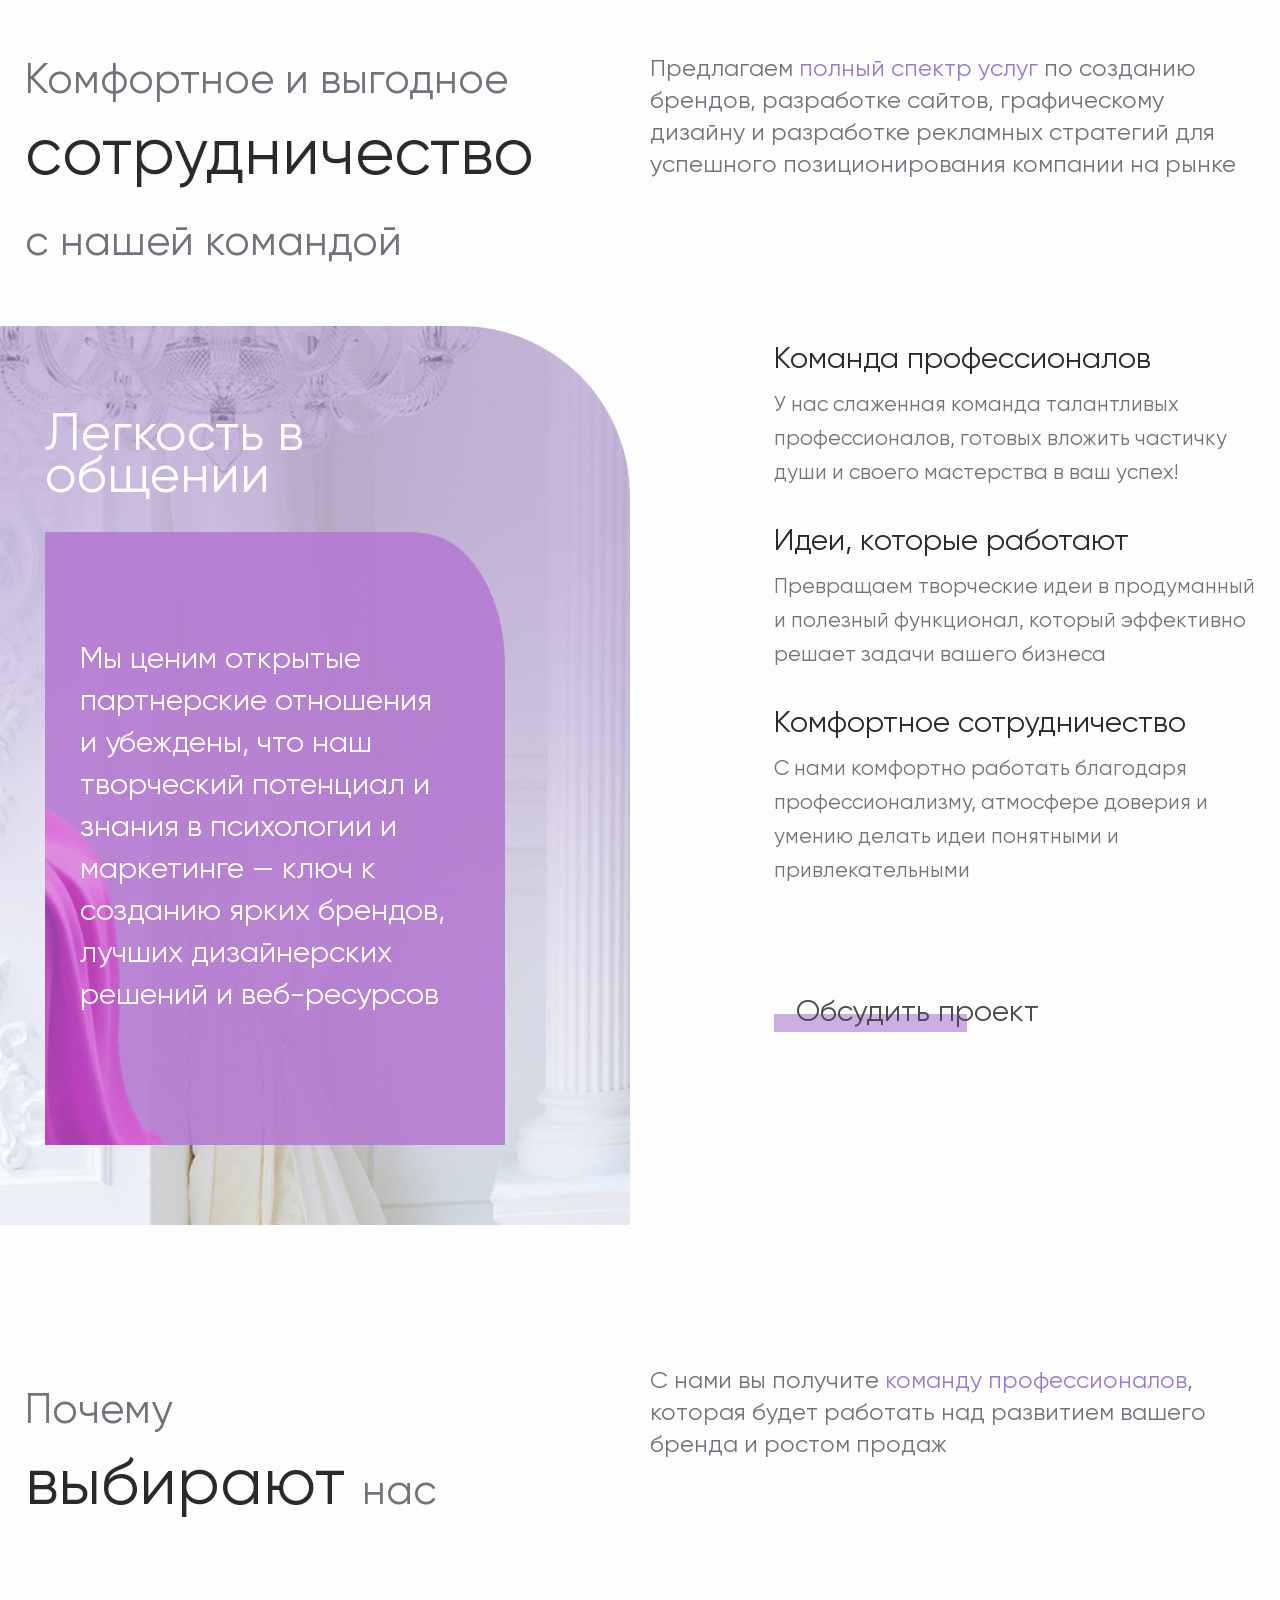
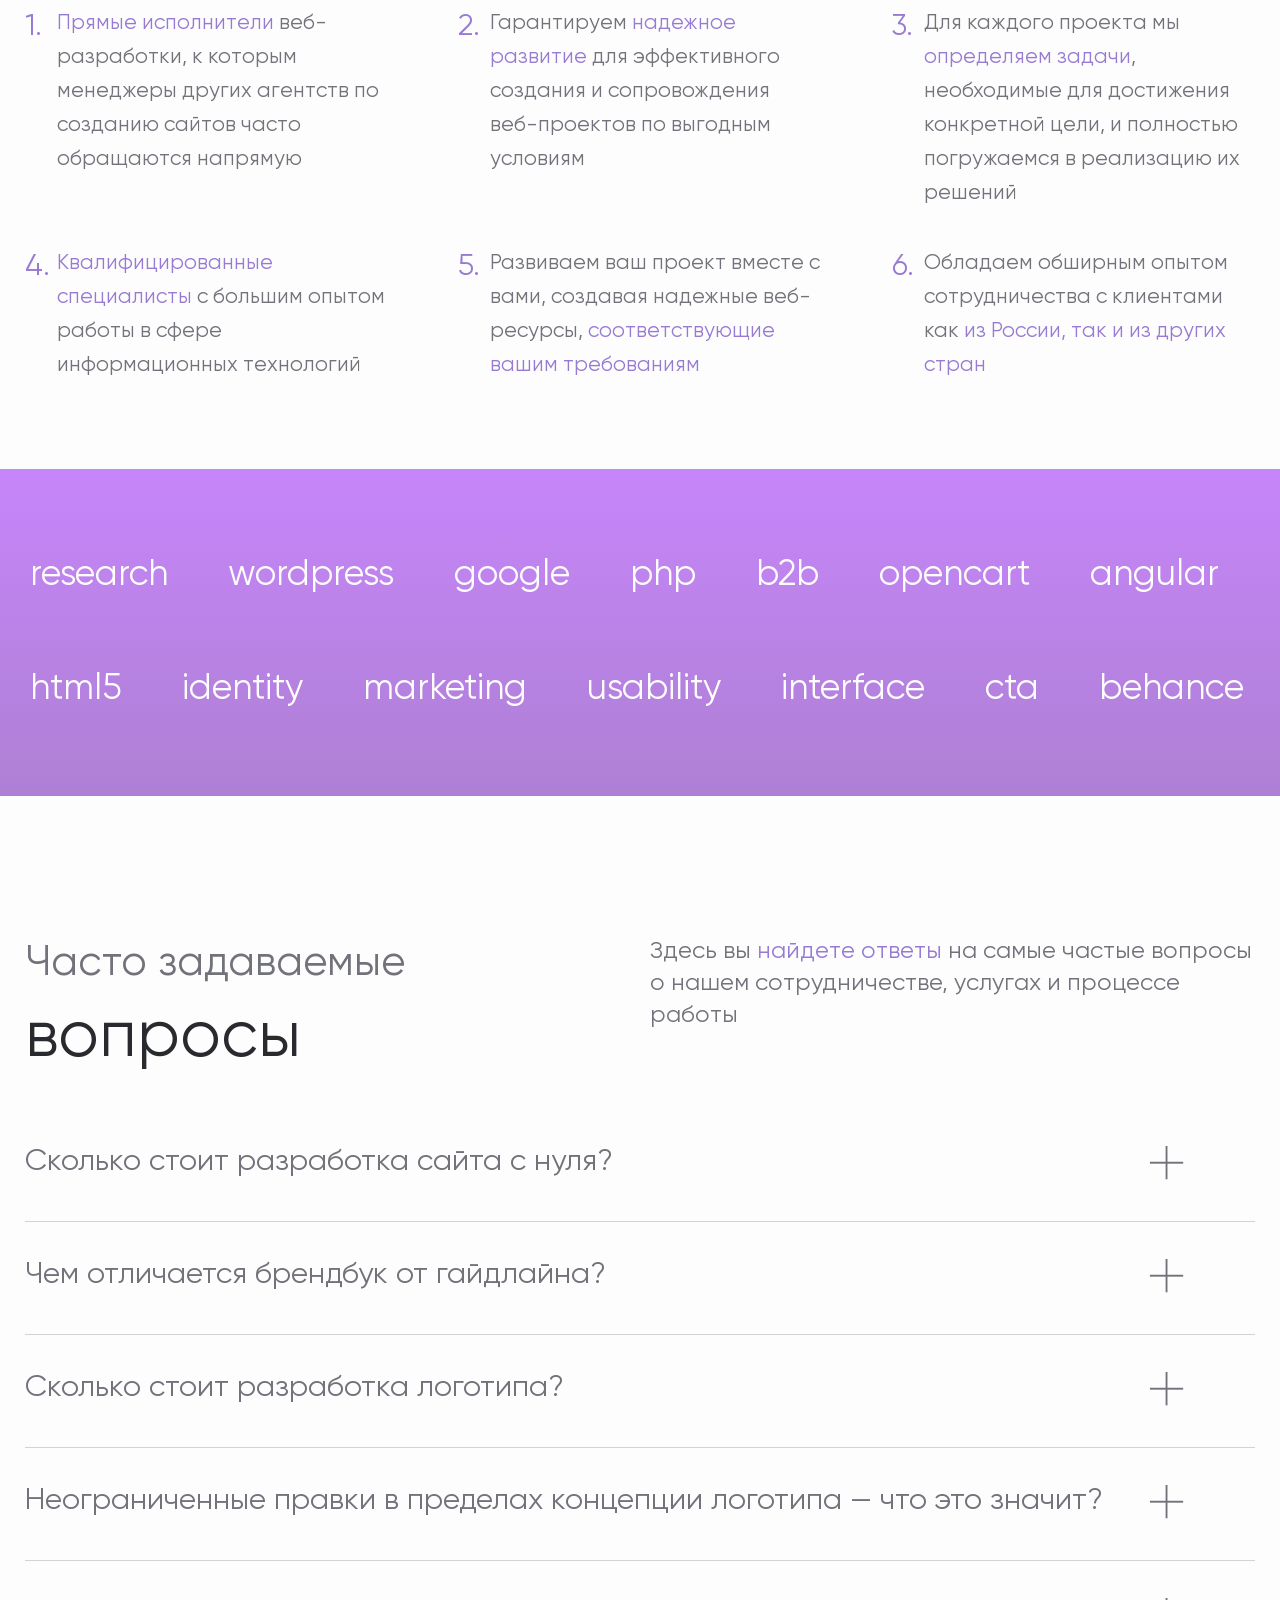
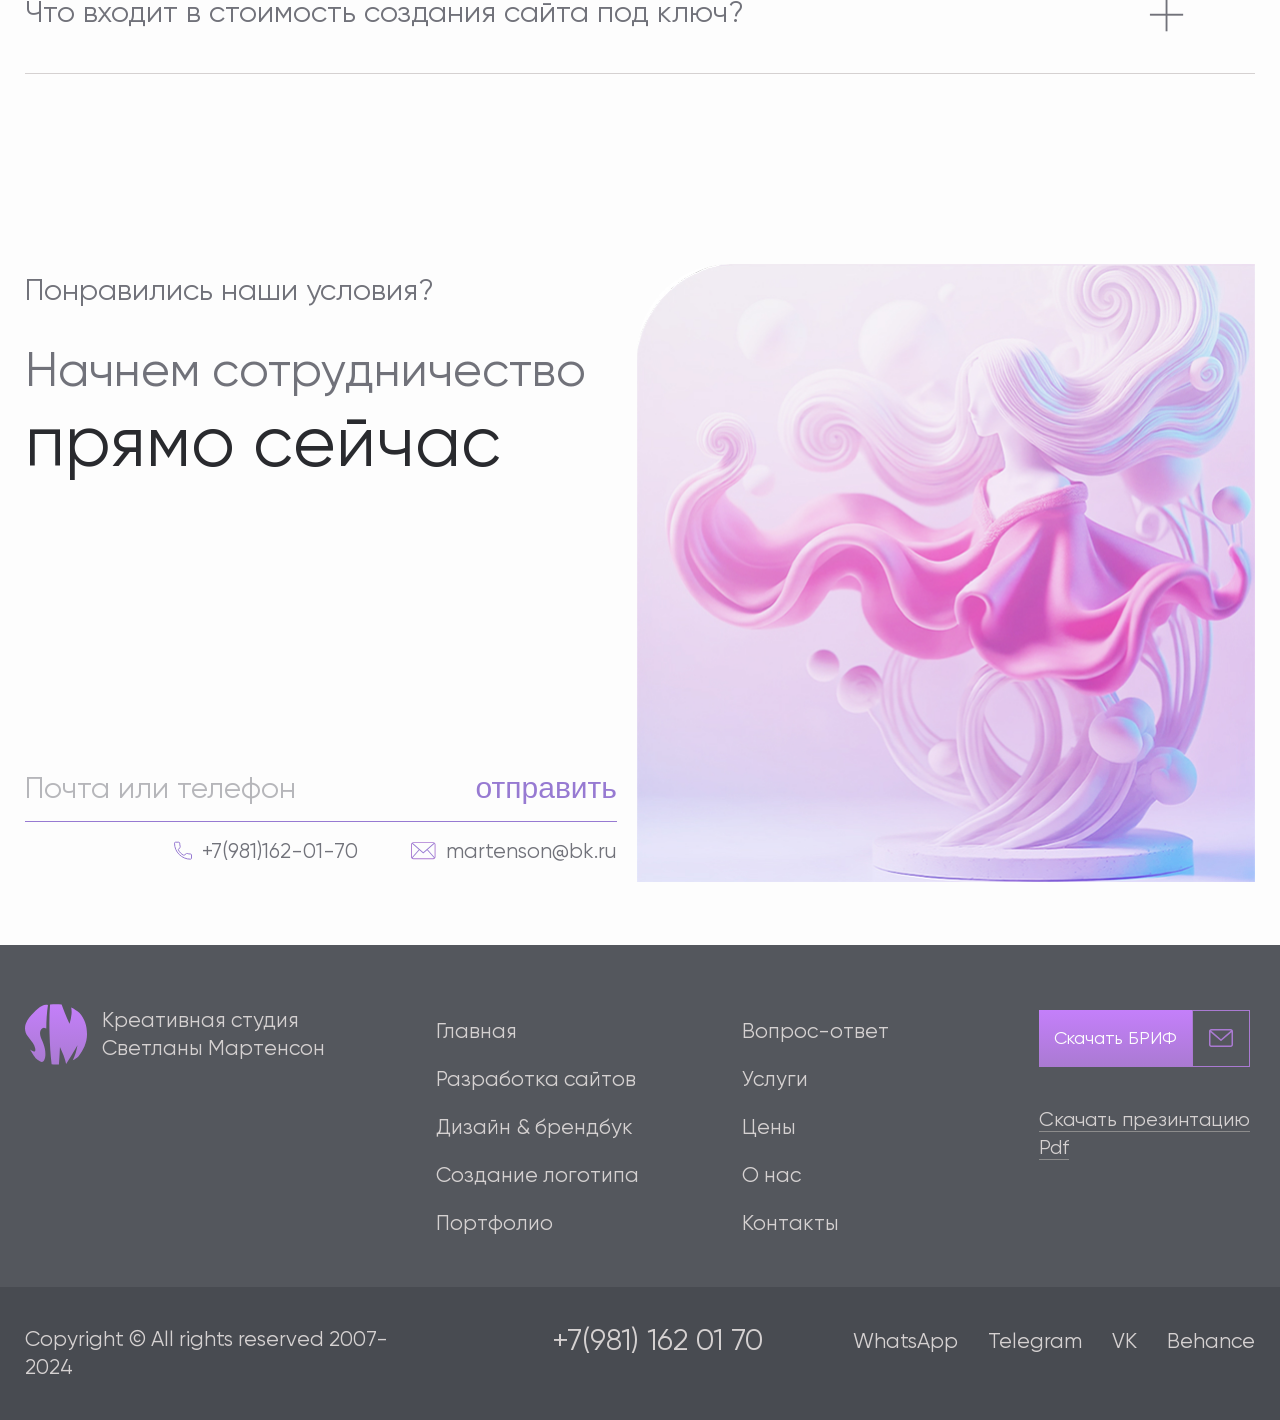
==== commit b81aba81: "Add files via upload" ====
--- a/index.html
+++ b/index.html
@@ -194,11 +194,11 @@
 		<div class="promo_thumbs">
 			<div class="promo_thumb">
 				<img src="img/1.jpg" alt="" loading="logo" />
-				<video id="video_1" src="video/6.mp4" autoplay="true" muted="true" playsinline="" loop="true" poster="img/1.jpg"></video>
+				<video id="video_2" src="video/7.mp4" autoplay="true" muted="true" playsinline="" loop="true" poster="img/2.jpg"></video>
 			</div>
 			<div class="promo_thumb">
 				<img src="img/2.jpg" alt="" loading="logo" />
-				<video id="video_2" src="video/7.mp4" autoplay="true" muted="true" playsinline="" loop="true" poster="img/2.jpg"></video>
+				<video id="video_1" src="video/6.mp4" autoplay="true" muted="true" playsinline="" loop="true" poster="img/1.jpg"></video>
 			</div>
 			<div class="promo_thumb">
 				<img src="img/3.jpg" alt="" loading="logo" />
--- a/style.css
+++ b/style.css
@@ -337,7 +337,7 @@
     position: fixed;
     top: 0;
     left: 0;
-    z-index: 5;
+    z-index: 6;
 }
 
 .header_site:before {
@@ -815,7 +815,7 @@
     position: fixed;
     top: 0;
     left: 0;
-    z-index: 5;
+    z-index: 6;
     background: #FDFDFD;
     overflow-y: auto;
     overflow-x: hidden;
@@ -1058,7 +1058,7 @@
     display: block;
     content: "";
     width: 100%;
-    height: 100%;
+    height: 100vh;
     position: absolute;
     top: 0;
     left: 0;
@@ -2575,12 +2575,14 @@
 
 .about_promo_2 > div:nth-child(1) {
     width: 50%;
+    padding-right: 10px;
 }
 
 .about_promo_2 > div:nth-child(2) {
     width: 50%;
     display: flex;
     justify-content: flex-end;
+    padding-left: 10px;
 }
 
 .about_promo_2 > div:nth-child(1) > div {
@@ -2608,6 +2610,10 @@
 /*-- /Section 1 - About Page --*/
 
 /*-- Section 2 - About Page --*/
+
+.screen_2_ab {
+    overflow: hidden;
+}
 
 .h2_wrapp {
     max-width: 761px;
@@ -2663,6 +2669,8 @@
     justify-content: space-between;
     min-height: 520px;
     align-items: center;
+    position: relative;
+    z-index: 3;
 }
 
 .promo_2_article > div:nth-child(1) {
@@ -2726,7 +2734,7 @@
 /*-- Section 4 - About Page --*/
 
 .sect_4_ab {
-
+    overflow: hidden;
 }
 
 /*-- /Section 4 - About Page --*/
@@ -3602,8 +3610,13 @@
 
 .digital_img_box img {
     display: block;
-    width: auto;
-    height: auto;
+    position: absolute;
+    top: 0;
+    left: 0;
+    width: 100%;
+    height: 100%;
+    object-fit: cover;
+    object-position: center;
 }
 
 .digital_article .item_thumb_title {
@@ -3783,6 +3796,7 @@
 
 .sect_5_dp {
     padding: 60px 0 20px 0;
+    overflow: hidden;
 }
 
 .brandbok_thumbs_2_2 {
@@ -4164,6 +4178,29 @@
     bottom: 0;
     left: 0;
     opacity: .6;
+    -webkit-transition-property: width;
+    -webkit-transition-duration: .3s;
+    -webkit-transition-timing-function: ease;
+
+    -moz-transition-property: width;
+    -moz-transition-duration: .3s;
+    -moz-transition-timing-function: ease;
+
+    -ms-transition-property: width;
+    -ms-transition-duration: .3s;
+    -ms-transition-timing-function: ease;
+
+    -o-transition-property: width;
+    -o-transition-duration: .3s;
+    -o-transition-timing-function: ease;
+
+    transition-property: width;
+    transition-duration: .3s;
+    transition-timing-function: ease;
+}
+
+.line_link:hover:before {
+    width: 100%;
 }
 
 .prices_thumbs {
@@ -4178,6 +4215,7 @@
 .price_thumb_wrapp {
     width: calc(33.33% - 18px);
     margin: 9px;
+    position: relative;
 }
 
 .price_thumb {
--- a/responsive.css
+++ b/responsive.css
@@ -141,6 +141,25 @@
 
 /*-- /Section 1 - Main Page --*/
 
+/*-- Section 6 - Digital Page --*/
+
+.digital_img_box_2_inner_wrapp h2 {
+    padding: 0 0 22px 0;
+    font-size: 40px;
+}
+
+.digital_img_box_2_inner > div p {
+    font-size: 25px;
+    line-height: 39px;
+}
+
+.digital_img_box_2_inner_wrapp {
+    width: calc(100% - 80px);
+    left: 70px;
+}
+
+/*-- /Section 6 - Digital Page --*/
+
 }
 
 @media only screen and (max-width: 1450px) {
@@ -255,6 +274,116 @@
 
 /*-- /Section 1 - Contacts Page --*/
 
+/*-- Section 2 - Digital Page --*/
+
+.digital_article > div:nth-child(2) {
+    padding: 15px 0% 10px 20px;
+}
+
+.digital_img_box {
+    margin: 42px 0 20px 0;
+}
+
+/*-- /Section 2 - Digital Page --*/
+
+/*-- Section 5 - Digital Page --*/
+
+.brandbok_thumb_2 {
+    width: calc(50% - 80px);
+    padding: 10px 0;
+}
+
+.brandbok_thumb_2 h3 {
+    padding-bottom: 7px;
+    font-size: 24px;
+    line-height: 34px;
+}
+
+.brandbok_thumb_2 p {
+    font-size: 18px;
+    line-height: 27px;
+}
+
+/*-- /Section 5 - Digital Page --*/
+
+/*-- Section 7 - Digital Page --*/
+
+.tabs_list_2 {
+    margin: 0 -10px;
+}
+
+.tabs_list_2:after {
+    width: calc(100% - 20px);
+    left: 10px;
+}
+
+/*-- /Section 7 - Digital Page --*/
+
+/*-- Section 8 - Digital Page --*/
+
+.prices_article > div:nth-child(1) {
+    width: 100%;
+    padding: 10px 0;
+}
+
+.prices_article > div:nth-child(2) {
+    width: 100%;
+    padding: 10px 0;
+}
+
+.prices_article > div:nth-child(1) .inner {
+    max-width: 100%;
+}
+
+.price_thumb_content h3 {
+    padding-bottom: 14px;
+    font-size: 23px;
+    line-height: 34px;
+}
+
+.price_thumb_content p {
+    font-size: 18px;
+    line-height: 25px;
+}
+
+.price_val p {
+    font-size: 30px;
+    line-height: 34px;
+}
+
+.prices_descript {
+    max-width: 640px;
+    padding: 55px 5% 45px 6%;
+}
+
+.dr_content_price_height {
+    top: 0;
+}
+
+/*-- /Section 8 - Digital Page --*/
+
+/*-- Section 3 - About Page --*/
+
+.promo_2_article > div:nth-child(1) {
+    max-width: 335px;
+}
+
+.promo_2_article > div:nth-child(2) {
+    max-width: 290px;
+}
+
+.promo_2_article > div:nth-child(1) p {
+    font-size: 40px;
+    line-height: 54px;
+}
+
+.promo_2_article > div:nth-child(2) p {
+    font-size: 24px;
+    line-height: 35px;
+}
+
+/*-- /Section 3 - About Page --*/
+
 }
 
 @media only screen and (max-width: 1240px) {
@@ -370,6 +499,40 @@
 
 /*-- /Section 1 - Contacts Page --*/
 
+/*-- Section 3 - Digital Page --*/
+
+.digital_paralax_content > div:nth-child(1) p {
+    font-size: 32px;
+    line-height: 51px;
+}
+
+.digital_paralax_content > div:nth-child(1) > div {
+    max-width: 278px;
+}
+
+.digital_paralax_content > div:nth-child(2) > div {
+    max-width: 253px;
+}
+
+.digital_paralax_content > div:nth-child(2) p {
+    font-size: 24px;
+    line-height: 36px;
+}
+
+.digital_paralax {
+    margin: 30px 0 30px 0;
+}
+
+.digital_sculptor {
+    width: 500px;
+}
+
+.digital_paralax_content {
+    height: 600px;
+}
+
+/*-- /Section 3 - Digital Page --*/
+
 /*-- Footer --*/
 
 .footer_templ {
@@ -486,6 +649,191 @@
 
 /*-- /Section 4 - Main Page --*/
 
+/*-- Section 2 - Digital Page --*/
+
+.sect_2_dp {
+    padding: 25px 0 10px 0;
+}
+
+.digital_article > div:nth-child(1) {
+    width: calc(100% - 480px);
+}
+
+.digital_article > div:nth-child(2) {
+    width: 480px;
+}
+
+.digital_article > div:nth-child(1) p,
+.digital_article > div:nth-child(1) p a {
+    font-size: 22px;
+    line-height: 34px;
+}
+
+.item_thumb_title h3 {
+    font-size: 26px;
+    line-height: 29px;
+}
+
+.item_thumb p {
+    font-size: 18px;
+    line-height: 26px;
+}
+
+.item_thumb p a {
+    font-size: 18px;
+    line-height: 26px;
+}
+
+.digital_img_box {
+    height: 465px;
+}
+
+/*-- /Section 2 - Digital Page --*/
+
+/*-- Section 6 - Digital Page --*/
+
+.brandbok_img_box_2 {
+    border-radius: 50px 0 0 0;
+}
+
+.digital_img_box_2_inner_wrapp h2 {
+    padding: 0 0 22px 0;
+    font-size: 30px;
+}
+
+.digital_img_box_2_inner > div p {
+    font-size: 20px;
+    line-height: 33px;
+}
+
+.digital_img_box_2_inner {
+    border-radius: 50px 0 0 0;
+    padding: 10px 25px 10px 25px;
+}
+
+.hovder_dr_item {
+    padding: 7px 0;
+}
+
+.brandbok_article > div:nth-child(1) {
+    padding: 0 15px 0 0;
+}
+
+.brandbok_article > div:nth-child(2).fixed_height {
+    height: 610px;
+}
+
+.brandbok_article > div:nth-child(2) {
+    min-height: 610px;
+}
+
+.dr_inner_wrapp {
+    padding: 15px 0 5px 10px;
+}
+
+.hovder_dr_item_content p {
+    font-size: 18px;
+    line-height: 30px;
+}
+
+/*-- /Section 6 - Digital Page --*/
+
+/*-- Section 1 - About Page --*/
+
+.about_promo {
+    min-height: 541px;
+}
+
+.about_promo > div:nth-child(2) > div {
+    max-width: 400px;
+}
+
+.about_promo p,
+.about_promo p a {
+    font-size: 24px;
+    line-height: 33px;
+}
+
+.about_promo h3 {
+    padding-bottom: 10px;
+    font-size: 32px;
+    line-height: 48px;
+}
+
+.about_promo_img {
+    width: 100%;
+    max-width: 470px;
+    height: 500px;
+    border-radius: 80px 0 0 0;
+}
+
+.about_promo_2 {
+    padding: 60px 0 90px 0;
+}
+
+.about_promo_2 p,
+.about_promo_2 p a {
+    font-size: 24px;
+    line-height: 33px;
+}
+
+/*-- /Section 1 - About Page --*/
+
+/*-- Section 2 - About Page --*/
+
+.ab_thumbs {
+    margin: 0 -20px;
+}
+
+.ab_thumb {
+    width: calc(33.33% - 40px);
+    margin: 10px 20px;
+}
+
+.ab_thumb h3 {
+    padding-bottom: 21px;
+    min-height: 61px;
+    font-size: 26px;
+    line-height: 37px;
+}
+
+.ab_thumb p {
+    font-size: 18px;
+    line-height: 27px;
+}
+
+/*-- /Section 2 - About Page --*/
+
+/*-- Section 3 - About Page --*/
+
+.promo_2_article {
+    min-height: 378px;
+}
+
+.promo_2_article > div:nth-child(1) {
+    max-width: 225px;
+}
+
+.promo_2_article > div:nth-child(2) {
+    max-width: 190px;
+}
+
+.promo_2_article > div:nth-child(1) p {
+    font-size: 28px;
+    line-height: 38px;
+}
+
+.promo_2_article > div:nth-child(2) p {
+    font-size: 20px;
+    line-height: 27px;
+}
+
+.promo_2_img {
+    width: 430px;
+}
+
+/*-- /Section 3 - About Page --*/
+
 /*-- Footer --*/
 
 .footer_bottom_templ> div:nth-child(1) {
@@ -720,6 +1068,56 @@
 
 /*-- /Section 1 - Contacts Page --*/
 
+/*-- Section 3 - Digital Page --*/
+
+.digital_paralax_content {
+    height: 440px;
+}
+
+.digital_sculptor {
+    width: 380px;
+}
+
+.digital_paralax > .row:after {
+    width: 480px;
+}
+
+/*-- /Section 3 - Digital Page --*/
+
+/*-- Section 4 - Digital Page --*/
+
+.digital_article_2 h3 {
+    padding: 20px 0 10px 0;
+    font-size: 24px;
+    line-height: 32px;
+}
+
+.digital_article_2 p {
+    font-size: 18px;
+    line-height: 29px;
+}
+
+/*-- /Section 4 - Digital Page --*/
+
+/*-- Section 5 - About Page --*/
+
+.sect_5_ab {
+    padding-top: 50px;
+}
+
+.about_article ul {
+    width: 100%;
+    margin: 0;
+}
+
+.about_article ul li {
+    margin: 0;
+    font-size: 21px;
+    line-height: 34px;
+}
+
+/*-- /Section 5 - About Page --*/
+
 }
 
 @media only screen and (max-width: 900px) {
@@ -812,6 +1210,148 @@
 }
 
 /*-- /Section 1 - Services Page --*/
+
+/*-- Section 2 - Digital Page --*/
+
+.h2_wrapp span {
+    font-size: 41px;
+    color: #71727A;
+}
+
+.digital_article > div:nth-child(1) {
+    width: calc(100% - 400px);
+}
+
+.digital_article > div:nth-child(2) {
+    width: 400px;
+}
+
+/*-- /Section 2 - Digital Page --*/
+
+/*-- Section 6 - Digital Page --*/
+
+.brandbok_article > div:nth-child(1) {
+    width: 100%;
+    padding: 20px 0 0 0;
+    order: 2;
+}
+
+.brandbok_article > div:nth-child(2).fixed_height {
+    width: 100%;
+    height: auto;
+    padding: 0;
+    order: 1;
+}
+
+.brandbok_img_box_2 {
+    width: 100%;
+    border-radius: 120px 0 0 0;
+}
+
+.digital_img_box_2_inner_wrapp h2 {
+    font-size: 30px;
+    text-align: left;
+}
+
+.brandbok_article > div:nth-child(2) {
+    min-height: 500px;
+}
+
+/*-- /Section 6 - Digital Page --*/
+
+/*-- Section 7 - Digital Page --*/
+
+.sect_7_dp .article {
+    padding-bottom: 10px;
+}
+
+.tabs_list_2 {
+    padding: 0 0 15px 0;
+}
+
+.icon_thumb {
+    margin: 10px 25px;
+}
+
+/*-- /Section 7 - Digital Page --*/
+
+/*-- Section 8 - Digital Page --*/
+
+.sect_8_dp {
+    padding: 30px 0 10px 0;
+}
+
+.price_thumb_wrapp {
+    width: calc(100% - 18px);
+    margin: 10px 9px;
+}
+
+/*-- /Section 8 - Digital Page --*/
+
+/*-- Section 1 - About Page --*/
+
+.about_promo {
+    display: block;
+    min-height: auto;
+    position: relative;
+}
+
+.about_promo > div:nth-child(1) {
+    width: 100%;
+}
+
+.about_promo > div:nth-child(2) {
+    width: 100%;
+    padding-top: 20px;
+    justify-content: flex-start;
+}
+
+.about_promo > div:nth-child(1) > div {
+    max-width: 100%;
+}
+
+.about_promo > div:nth-child(2) > div {
+    max-width: 100%;
+}
+
+.about_promo_img {
+    width: 100%;
+    max-width: 470px;
+    height: 100%;
+    top: 40px;
+}
+
+.about_promo_2 > div:nth-child(1),
+.about_promo_2 > div:nth-child(2) {
+    width: 100%;
+    padding: 10px 0;
+}
+
+.about_promo_2 > div:nth-child(2) > div {
+    max-width: 100%;
+}
+
+.about_promo_img {
+    opacity: .6;
+}
+
+/*-- /Section 1 - About Page --*/
+
+/*-- Section 2 - About Page --*/
+
+.ab_thumb {
+    width: calc(50% - 40px);
+    margin: 10px 20px;
+}
+
+.ab_thumb h3 {
+    padding-bottom: 2px;
+    min-height: 57px;
+    font-size: 22px;
+    line-height: 30px;
+}
+
+/*-- /Section 2 - About Page --*/
 
 /*-- Footer --*/
 
@@ -1069,6 +1609,146 @@
 }
 
 /*-- /Section 1 - Contacts Page --*/
+
+/*-- Section 2 - Digital Page --*/
+
+.digital_article > div:nth-child(1) {
+    width: 100%;
+    padding: 10px 0;
+}
+
+.digital_article > div:nth-child(2) {
+    width: 100%;
+    padding: 10px 0;
+}
+
+.digital_article > div:nth-child(1) > div {
+    max-width: 100%;
+}
+
+.digital_img_box {
+    height: 300px;
+    margin: 20px 0;
+}
+
+.digital_article .item_thumb_title {
+    padding: 17px 0 17px 0;
+}
+
+/*-- /Section 2 - Digital Page --*/
+
+/*-- Section 3 - Digital Page --*/
+
+.digital_paralax {
+    margin: 5px 0 5px 0;
+}
+
+.digital_paralax_content {
+    height: 350px;
+}
+
+.digital_paralax_content > div:nth-child(1) p {
+    font-size: 25px;
+    line-height: 35px;
+}
+
+.digital_paralax_content > div:nth-child(2) p {
+    font-size: 20px;
+    line-height: 29px;
+}
+
+.digital_paralax_content > div:nth-child(1) > div {
+    max-width: 215px;
+}
+
+.digital_paralax_content > div:nth-child(2) > div {
+    max-width: 188px;
+}
+
+.digital_sculptor {
+    width: 300px;
+}
+
+.digital_paralax > .row:after {
+    width: 355px;
+}
+
+/*-- /Section 3 - Digital Page --*/
+
+/*-- Section 5 - Digital Page --*/
+
+.sect_5_dp {
+    padding: 20px 0 20px 0;
+}
+
+.brandbok_thumbs_2_2 {
+    margin: 0;
+}
+
+.brandbok_thumbs_2_2 {
+    padding: 0;
+}
+
+.brandbok_thumbs_2_2 .brandbok_thumb_2 {
+    margin: 2px 0;
+}
+
+.brandbok_thumb_2 {
+    width: 100%;
+    padding: 10px 0;
+}
+
+/*-- /Section 5 - Digital Page --*/
+
+/*-- Section 7 - Digital Page --*/
+
+.sect_7_dp {
+    padding: 15px 0 30px 0;
+}
+
+/*-- /Section 7 - Digital Page --*/
+
+/*-- Section 5 - About Page --*/
+
+.about_article {
+    padding: 20px 0 0 0;
+}
+
+.about_article h3 {
+    padding: 10px 0;
+    font-size: 24px;
+    line-height: 32px;
+}
+
+.about_article p {
+    padding: 10px 0 29px 0;
+    font-size: 18px;
+    line-height: 29px;
+}
+
+.about_article ul li {
+    margin: 0;
+    padding-left: 20px;
+    font-size: 18px;
+    line-height: 30px;
+}
+
+.about_article ul li:before {
+    width: 6px;
+    height: 6px;
+    top: 10px;
+    left: 0;
+}
+
+.about_article ul + h3 {
+    padding-top: 25px;
+}
+
+.sect_5_ab + .sect_8_mp .callback_two_cols {
+    padding-top: 41px;
+}
+
+/*-- /Section 5 - About Page --*/
 
 /*-- Footer --*/
 
@@ -1317,6 +1997,49 @@
 
 /*-- /Section 3 - Main Page --*/
 
+/*-- Section 1 - About Page --*/
+
+.about_promo_2 {
+    padding: 60px 0 48px 0;
+}
+
+/*-- /Section 1 - About Page --*/
+
+/*-- Section 2 - About Page --*/
+
+.ab_thumb {
+    width: calc(100% - 40px);
+    margin: 10px 20px;
+}
+
+.ab_thumb h3 {
+    padding-bottom: 10px;
+    min-height: auto;
+}
+
+/*-- /Section 2 - About Page --*/
+
+/*-- Section 3 - About Page --*/
+
+.promo_2_article {
+    display: block;
+    min-height: auto;
+}
+
+.promo_2_article > div:nth-child(1) {
+    width: 100%;
+    max-width: 100%;
+    padding-bottom: 100px;
+}
+
+.promo_2_article > div:nth-child(2) {
+    width: 100%;
+    max-width: 100%;
+    padding-top: 100px;
+}
+
+/*-- /Section 3 - About Page --*/
+
 /*-- Footer --*/
 
 .footer_inline > div:nth-child(1) {
@@ -1492,6 +2215,188 @@
 
 /*-- /Section 1 - Contacts Page --*/
 
+/*-- Section 2 - Digital Page --*/
+
+.h2_wrapp span {
+    font-size: 33px;
+}
+
+/*-- /Section 2 - Digital Page --*/
+
+/*-- Section 3 - Digital Page --*/
+
+.digital_paralax_content {
+    height: auto;
+}
+
+.digital_paralax_content > div:nth-child(1) {
+    width: 100%;
+    padding: 10px 0 101px 0;
+}
+
+.digital_paralax_content > div:nth-child(2) {
+    width: 100%;
+    padding: 100px 0 30px 0;
+    justify-content: flex-start;
+}
+
+.digital_paralax_content > div:nth-child(1) > div {
+    max-width: 100%;
+}
+
+.digital_paralax_content > div:nth-child(2) > div {
+    max-width: 100%;
+}
+
+.digital_paralax > .row:before {
+    display: none;
+}
+
+/*-- /Section 3 - Digital Page --*/
+
+/*-- Section 4 - Digital Page --*/
+
+.sect_4_dp {
+    padding: 50px 0 30px 0;
+}
+
+.h2_wrapp_2 h2 {
+    font-size: 50px;
+    line-height: 66px;
+}
+
+.h2_wrapp_2 h2 span {
+    font-size: 38px;
+}
+
+/*-- /Section 4 - Digital Page --*/
+
+/*-- Section 6 - Digital Page --*/
+
+.sect_6_dp {
+    padding: 20px 0 30px 0;
+    overflow: hidden;
+}
+
+.brandbok_article > div:nth-child(2).fixed_height {
+    width: calc(100% + 50px);
+    left: -25px;
+}
+
+.brandbok_img_box_2 {
+    width: 100vw;
+    border-radius: 55px 0 0 0;
+}
+
+.brandbok_article > div:nth-child(1) {
+    padding: 80px 0 0 0;
+}
+
+.brandbok_article > div:nth-child(2) {
+    min-height: 356px;
+}
+
+.digital_img_box_2_inner_wrapp {
+    width: 100%;
+    height: 100%;
+    top: 35px;
+    left: 25px;
+    transform: translate(0, 0);
+}
+
+.digital_img_box_2_inner {
+    min-height: 97%;
+    border-radius: 62px 0 0 0;
+}
+
+.digital_img_box_2_inner > div h3 {
+    padding-bottom: 7px;
+    font-size: 22px;
+    line-height: 32px;
+}
+
+.digital_img_box_2_inner > div p {
+    font-size: 18px;
+    line-height: 26px;
+}
+
+.digital_img_box_2_inner > div {
+    align-items: flex-start;
+    padding-top: 23px;
+}
+
+.digital_img_box_2_inner_wrapp h2 {
+    padding: 0 0 13px 0;
+    font-size: 27px;
+}
+
+.hovder_dr_item_title h3 {
+    font-size: 18px;
+    line-height: 27px;
+}
+
+.hovder_dr_item_content p {
+    font-size: 16px;
+    line-height: 25px;
+}
+
+.brandbok_img_box_2 img {
+    width: 110%;
+}
+
+.digital_img_box_2_inner img {
+    width: 116%;
+}
+
+/*-- /Section 6 - Digital Page --*/
+
+/*-- Section 8 - Digital Page --*/
+
+.prices_article > div:nth-child(1) p,
+.prices_article > div:nth-child(1) p a {
+    font-size: 18px;
+    line-height: 29px;
+}
+
+.prices_descript {
+    border-radius: 40px 0 0 0;
+    padding: 35px 15px 20px 15px;
+}
+
+.prices_descript p,
+.prices_descript p a {
+    font-size: 18px;
+    line-height: 28px;
+}
+
+.sect_8_dp + .sect_8_mp .callback_two_cols {
+    padding-top: 10px;
+}
+
+/*-- /Section 8 - Digital Page --*/
+
+/*-- Section 1 - About Page --*/
+
+.about_promo p,
+.about_promo p a {
+    font-size: 20px;
+    line-height: 30px;
+}
+
+.about_promo h3 {
+    padding-bottom: 10px;
+    font-size: 28px;
+    line-height: 39px;
+}
+
+.about_promo_2 p,
+.about_promo_2 p a {
+    font-size: 20px;
+    line-height: 30px;
+}
+
+/*-- /Section 1 - About Page --*/
+
 }
 
 @media only screen and (max-width: 480px) {
@@ -1562,8 +2467,17 @@
     border-radius: 0 75px 0 0;
 }
 
+.promo_thumb:nth-child(1) {
+    order: 2;
+}
+
 .promo_thumb:nth-child(2) {
     top: 0;
+    order: 1;
+}
+
+.promo_thumb:nth-child(3) {
+    order: 3;
 }
 
 /*-- /Section 1 - Main Page --*/
@@ -1955,6 +2869,46 @@
 
 /*-- /Section 1 - Contacts Page --*/
 
+/*-- Section 2 - Digital Page --*/
+
+.h2_wrapp span {
+    font-size: 23px;
+}
+
+.item_thumb_title h3 {
+    font-size: 18px;
+    line-height: 27px;
+}
+
+.digital_article {
+    padding: 8px 0 0 0;
+}
+
+.digital_article .item_thumb_title {
+    padding: 23px 0 8px 0;
+}
+
+.digital_article > div:nth-child(1) p,
+.digital_article > div:nth-child(1) p a {
+    font-size: 18px;
+    line-height: 29px;
+}
+
+/*-- /Section 2 - Digital Page --*/
+
+/*-- Section 3 - About Page --*/
+
+.promo_2 {
+    margin: 30px 0 55px 0;
+    background-image: none;
+}
+
+.promo_2_img {
+    width: 100%;
+}
+
+/*-- /Section 3 - About Page --*/
+
 /*-- Footer --*/
 
 .footer_templ {
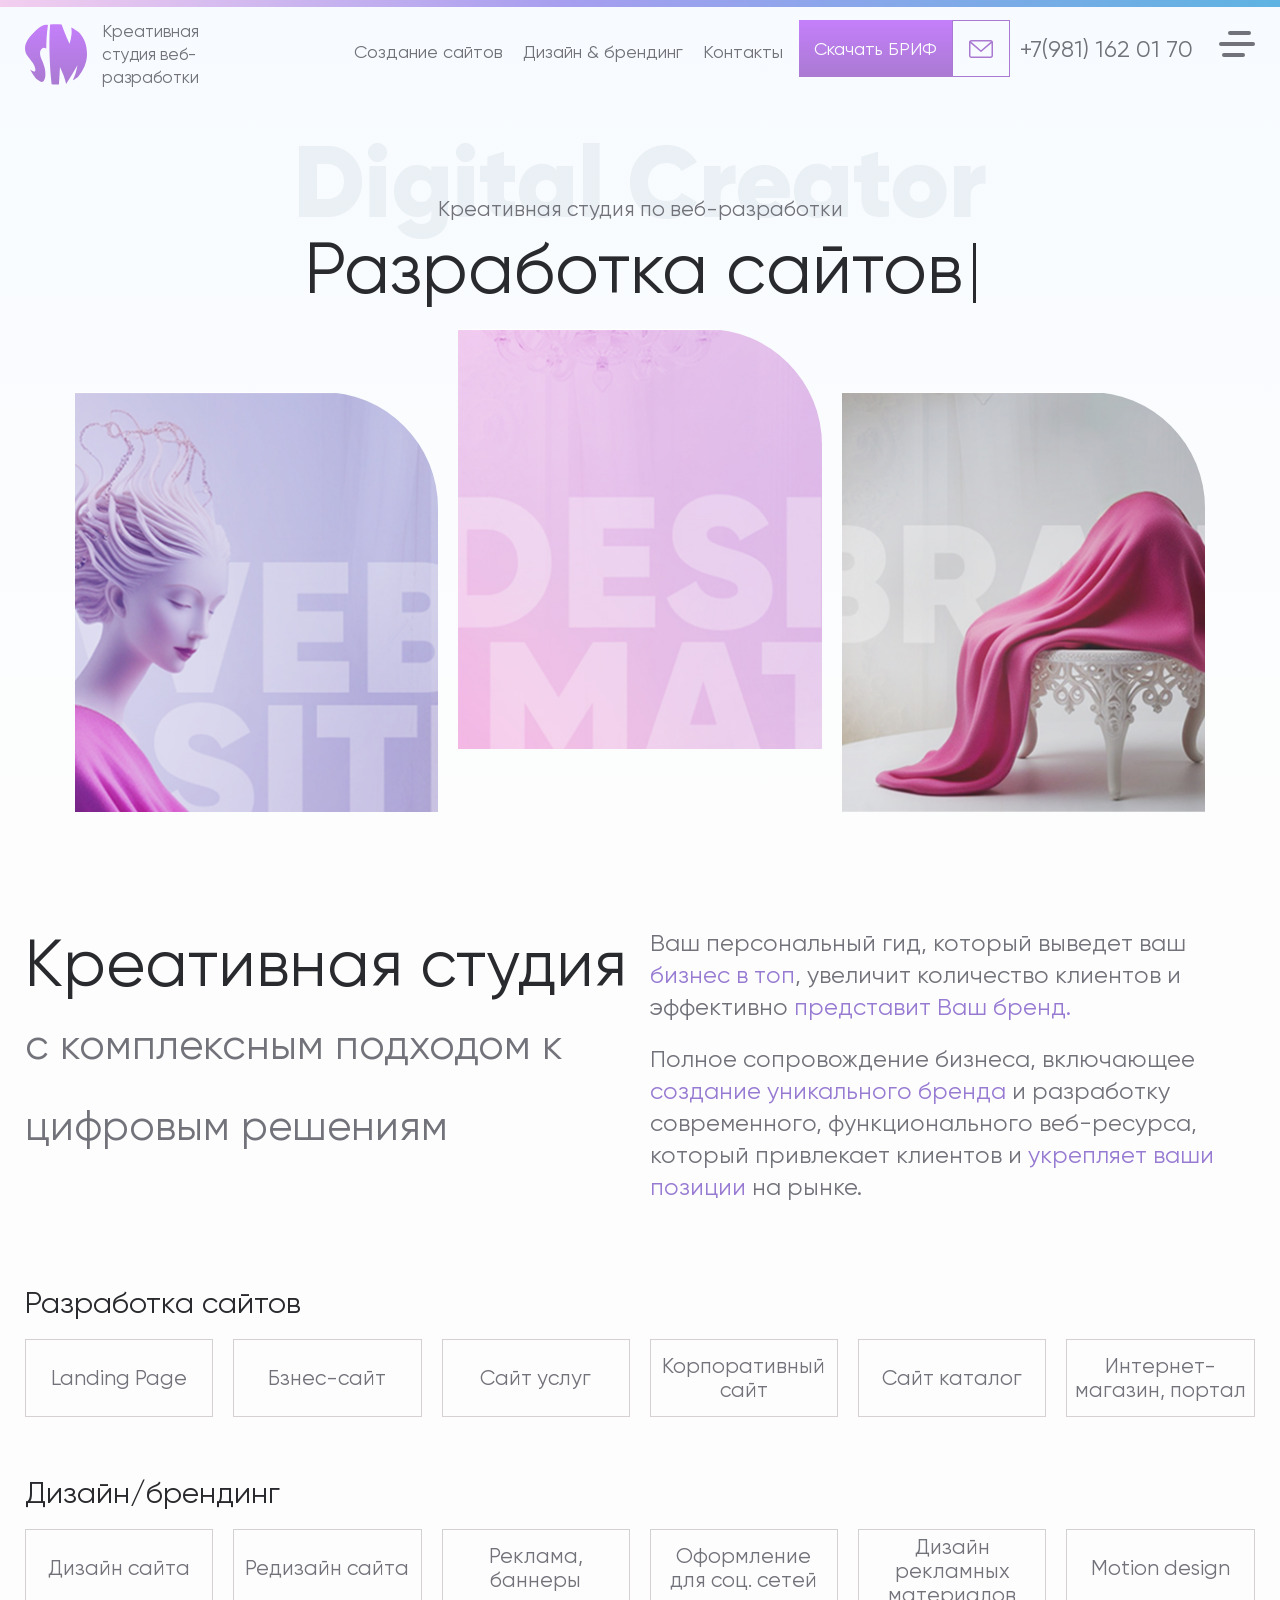
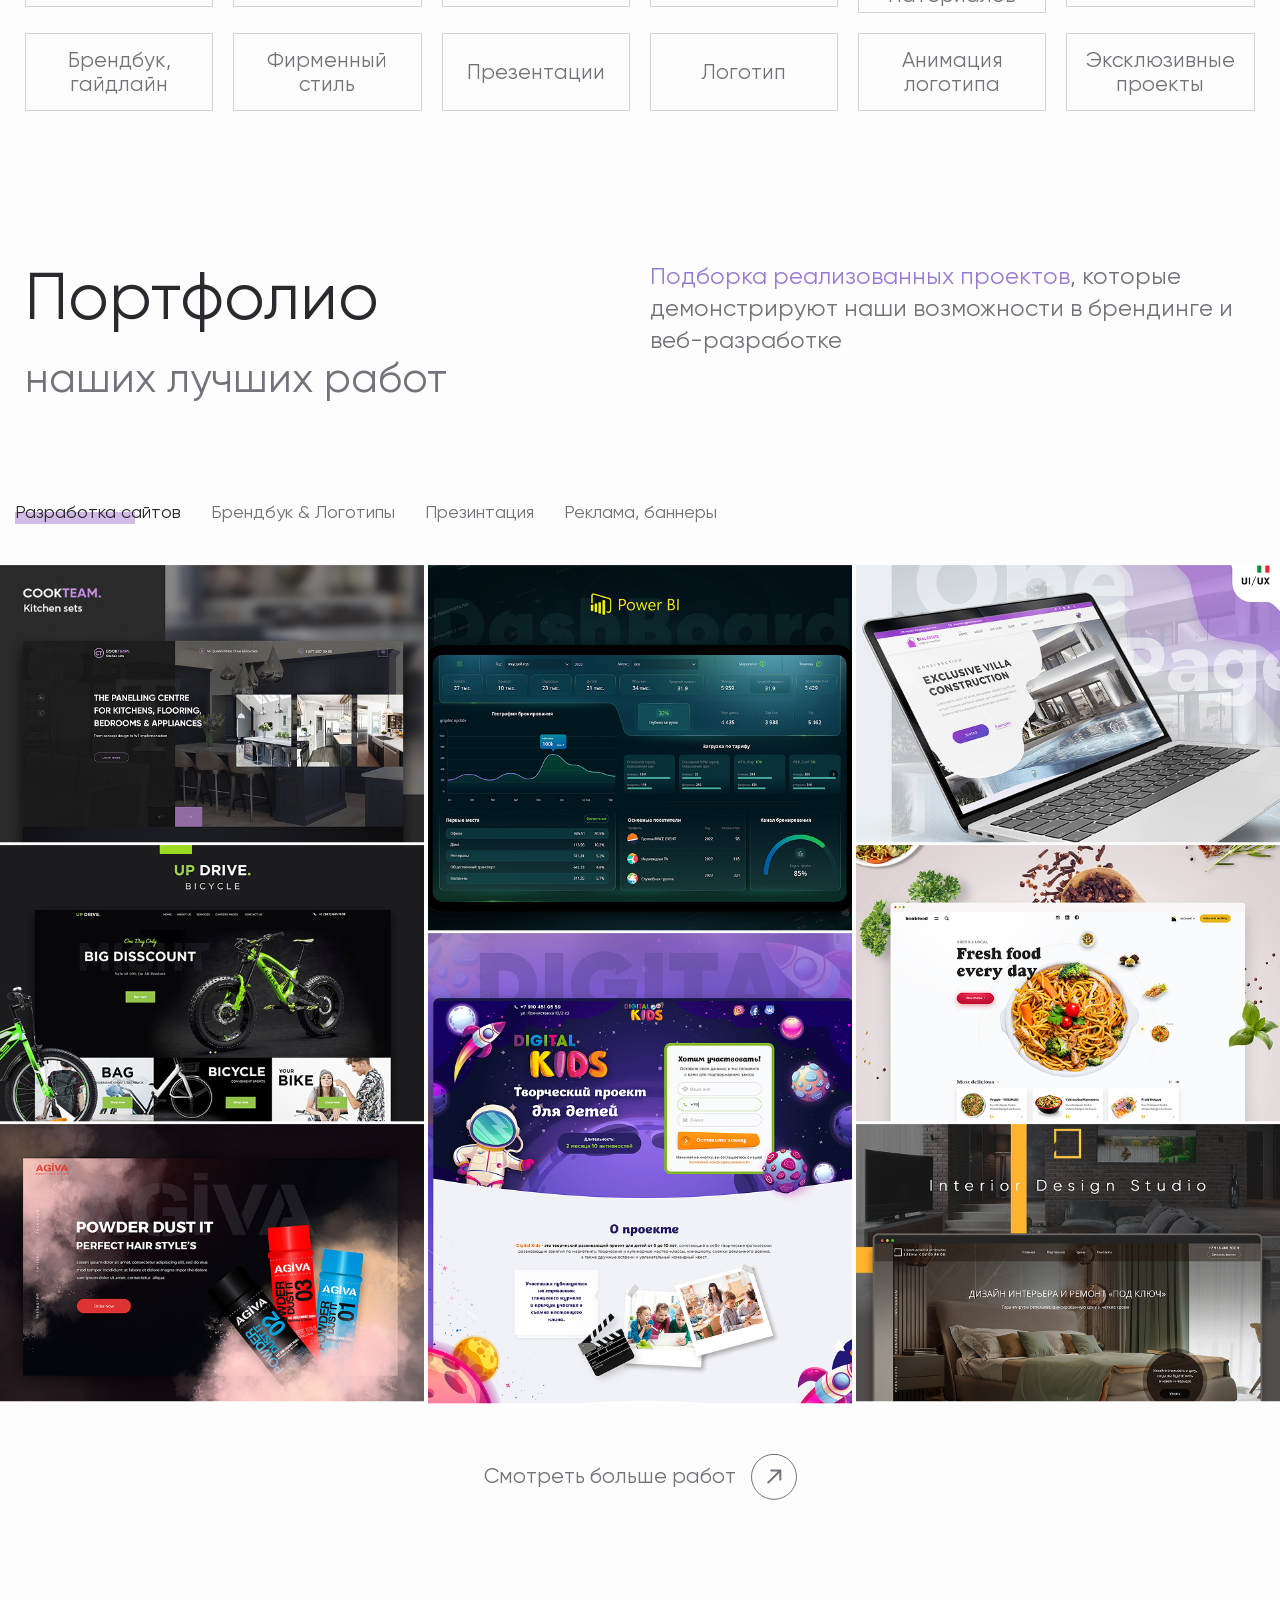
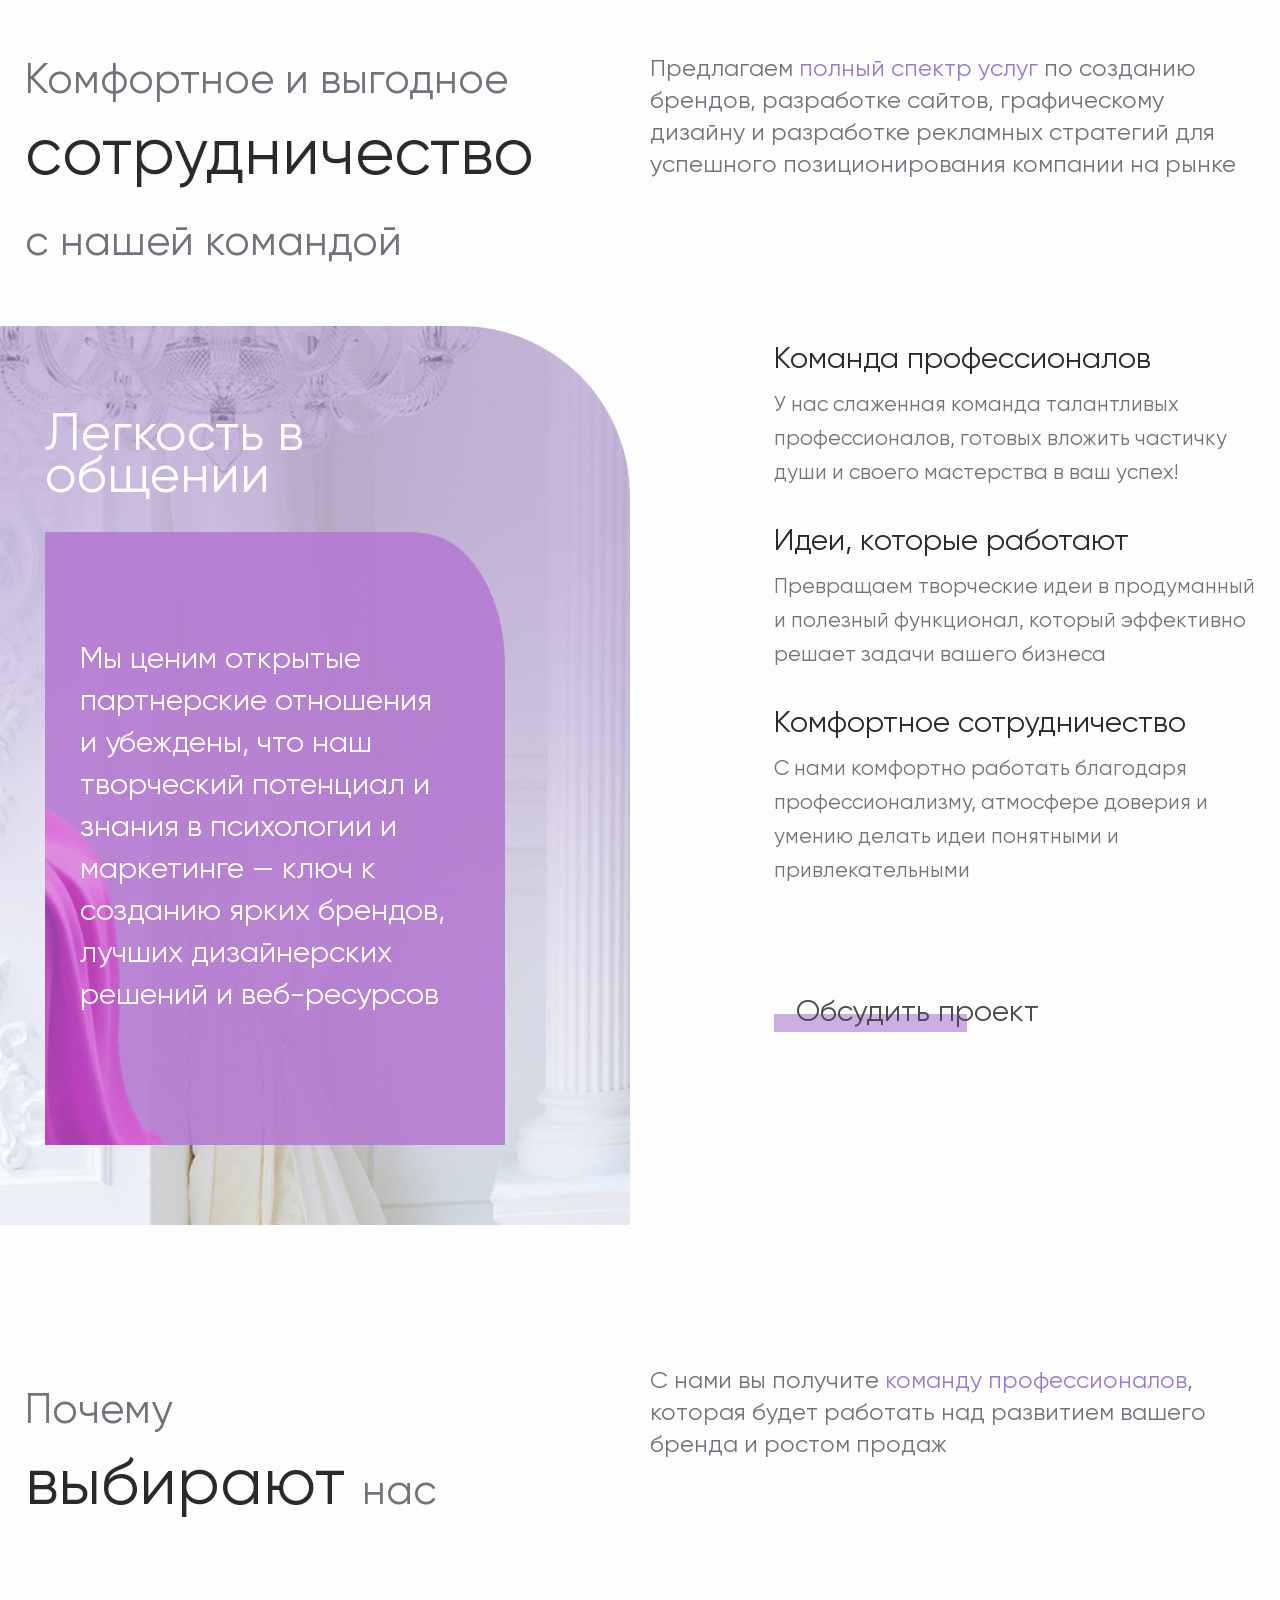
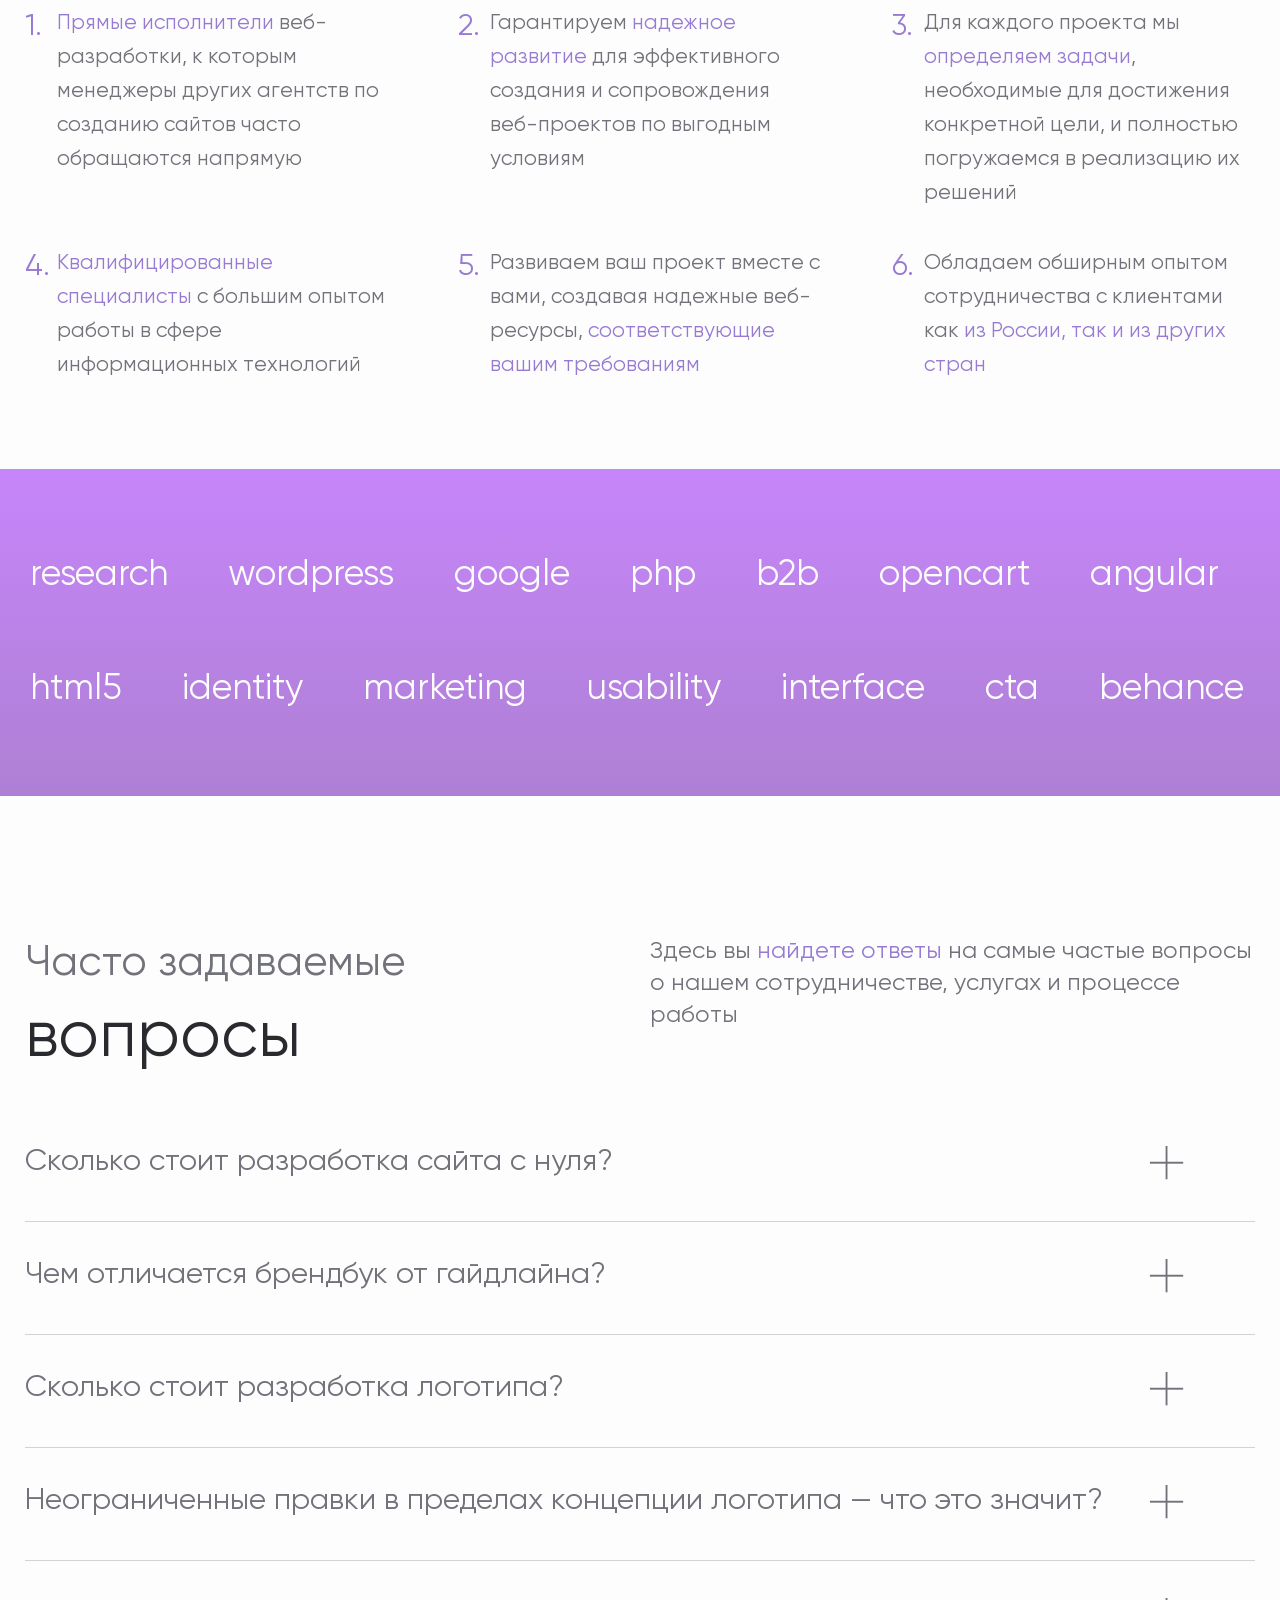
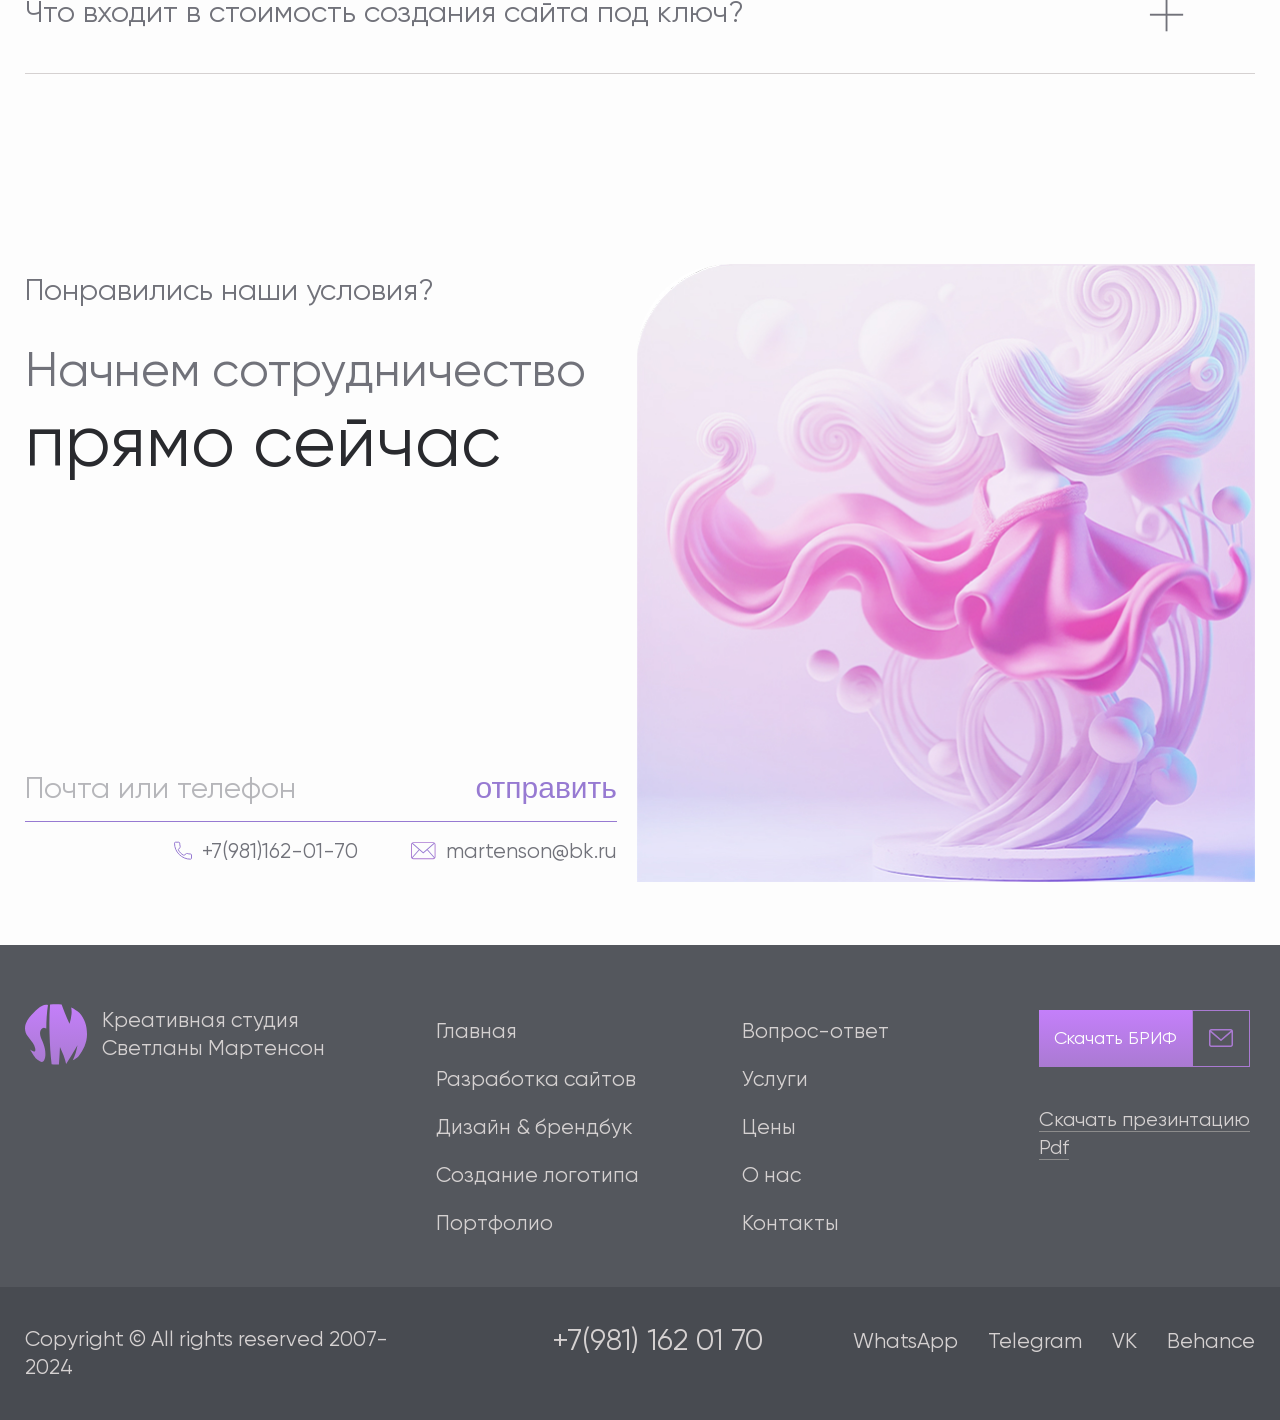
==== commit 963e00a3: "Add files via upload" ====
--- a/index.html
+++ b/index.html
@@ -193,11 +193,11 @@
 		</div>
 		<div class="promo_thumbs">
 			<div class="promo_thumb">
-				<img src="img/1.jpg" alt="" loading="logo" />
+				<!-- <img src="img/1.jpg" alt="" loading="logo" /> -->
 				<video id="video_2" src="video/7.mp4" autoplay="true" muted="true" playsinline="" loop="true" poster="img/2.jpg"></video>
 			</div>
 			<div class="promo_thumb">
-				<img src="img/2.jpg" alt="" loading="logo" />
+				<!-- <img src="img/2.jpg" alt="" loading="logo" /> -->
 				<video id="video_1" src="video/6.mp4" autoplay="true" muted="true" playsinline="" loop="true" poster="img/1.jpg"></video>
 			</div>
 			<div class="promo_thumb">
@@ -764,7 +764,9 @@
 					</div>
 				</div>
 			</div>
-			<button type="submit" class="subBtnPopup">Отправить</button>
+			<div class="subBtnPopup_wrapp">
+				<button type="submit" class="subBtnPopup">Отправить</button>
+			</div>
 		</div>
 	</div>
 	<div class="popup_bg"></div>
--- a/style.css
+++ b/style.css
@@ -1149,9 +1149,9 @@
 .promo_thumb video {
     width: 110%;
     position: absolute;
-    top: 50%;
+    top: 0;
     left: 50%;
-    transform: translate(-50%, -50%);
+    transform: translate(-50%, 0);
     z-index: 2;
 }
 
@@ -1408,7 +1408,7 @@
     transition-timing-function: ease;
 }
 
-.tab_radio:checked + .tab {
+.tab_radio:checked+.tab {
     height: auto;
     overflow: none;
     opacity: 1;
@@ -2729,6 +2729,17 @@
     z-index: 3;
 }
 
+.promo_2_h2 {
+    display: block;
+    white-space: nowrap;
+    font-weight: 900;
+    font-size: 95px;
+    line-height: 1;
+    opacity: .2;
+    text-transform: uppercase;
+    color: #fff;
+}
+
 /*-- /Section 3 - About Page --*/
 
 /*-- Section 4 - About Page --*/
@@ -2807,10 +2818,6 @@
 
 /*-- Section 1 - Logo Page --*/
 
-.logo_article {
-
-}
-
 .logo_article > div:nth-child(1) > div {
     max-width: 590px;
 }
@@ -2821,10 +2828,7 @@
 
 .logotypes_articles {
     padding-bottom: 48px;
-}
-
-.logotypes_articles_title {
-
+    overflow: hidden;
 }
 
 .logotypes_articles_title h3 {
@@ -2942,12 +2946,19 @@
     padding: 10px 25px;
 }
 
+.logos_inline > div img {
+    width: auto;
+    height: auto;
+    max-width: 100%;
+}
+
 /*-- /Section 1 - Logo Page --*/
 
 /*-- Section 2 - Logo Page --*/
 
 .sect_2_lp {
     padding-top: 89px;
+    overflow: hidden;
 }
 
 .sect_2_lp .article {
@@ -2982,6 +2993,7 @@
 
 .sect_3_lp {
     padding-top: 50px;
+    overflow: hidden;
 }
 
 .logo_creater_list_wrapp {
@@ -3053,6 +3065,7 @@
 
 .bb_promo {
     position: relative;
+    overflow: hidden;
 }
 
 .promo_h1_3 {
@@ -3136,15 +3149,27 @@
 }
 
 .video_btn img {
-
+    display: block;
+    width: 100%;
+    height: auto;
+    animation: videoCircle 12s infinite linear;
+}
+
+@keyframes videoCircle {
+    0% {
+        transform: rotate(0);
+    }
+    100% {
+        transform: rotate(-360deg);
+    }
 }
 
 /*-- /Section 2 - BrnadBook Page --*/
 
 /*-- Section 3 - BrnadBook Page --*/
 
-.article.brandbok_2 {
-
+.sect_3_bb {
+    overflow: hidden;
 }
 
 .article.brandbok_2 p.small {
@@ -3202,6 +3227,29 @@
 
 .brandbok_3 > div:nth-child(1) p a {
     color: #977AD2;
+    -webkit-transition-property: color;
+    -webkit-transition-duration: .3s;
+    -webkit-transition-timing-function: ease;
+
+    -moz-transition-property: color;
+    -moz-transition-duration: .3s;
+    -moz-transition-timing-function: ease;
+
+    -ms-transition-property: color;
+    -ms-transition-duration: .3s;
+    -ms-transition-timing-function: ease;
+
+    -o-transition-property: color;
+    -o-transition-duration: .3s;
+    -o-transition-timing-function: ease;
+
+    transition-property: color;
+    transition-duration: .3s;
+    transition-timing-function: ease;
+}
+
+.brandbok_3 > div:nth-child(1) p a:hover {
+    color: #CA2EFF;
 }
 
 .brandbok_3 > div:nth-child(2) img {
@@ -3235,6 +3283,8 @@
 .brandbok_4 > div:nth-child(1) img {
     width: calc(100% + 147px);
     margin-left: -163px;
+    object-fit: cover;
+    object-position: center;
 }
 
 .brandbok_4 > div:nth-child(2) > div {
@@ -3254,26 +3304,37 @@
 
 .brandbok_4 p a {
     color: #977AD2;
+    -webkit-transition-property: color;
+    -webkit-transition-duration: .3s;
+    -webkit-transition-timing-function: ease;
+
+    -moz-transition-property: color;
+    -moz-transition-duration: .3s;
+    -moz-transition-timing-function: ease;
+
+    -ms-transition-property: color;
+    -ms-transition-duration: .3s;
+    -ms-transition-timing-function: ease;
+
+    -o-transition-property: color;
+    -o-transition-duration: .3s;
+    -o-transition-timing-function: ease;
+
+    transition-property: color;
+    transition-duration: .3s;
+    transition-timing-function: ease;
+}
+
+.brandbok_4 p a:hover {
+    color: #CA2EFF;
 }
 
 /*-- /Section 3 - BrnadBook Page --*/
 
 /*-- Section 4 - BrnadBook Page --*/
-
-.sect_4_bb {
-
-}
 
 .sect_4_bb .article.brandbok_4 {
     padding-top: 57px;
-}
-
-.article.brandbok_4 > div:nth-child(1) {
-
-}
-
-.article.brandbok_4 > div:nth-child(2) {
-
 }
 
 .brandbok_tree_cols {
@@ -3285,6 +3346,7 @@
 .brandbok_tree_cols > div:nth-child(1) {
     width: calc(50% - 246px);
     padding-top: 25px;
+    padding-right: 10px;
 }
 
 .brandbok_tree_cols > div:nth-child(2) {
@@ -3296,6 +3358,7 @@
     align-items: flex-end;
     justify-content: flex-end;
     width: calc(50% - 246px);
+    padding-left: 10px;
 }
 
 .brandbok_tree_cols > div:nth-child(1) > div {
@@ -3334,6 +3397,29 @@
     margin: 10px;
     background: #FDFDFD;
     border: 1px solid #D5D1D1;
+    -webkit-transition-property: border;
+    -webkit-transition-duration: .3s;
+    -webkit-transition-timing-function: ease;
+
+    -moz-transition-property: border;
+    -moz-transition-duration: .3s;
+    -moz-transition-timing-function: ease;
+
+    -ms-transition-property: border;
+    -ms-transition-duration: .3s;
+    -ms-transition-timing-function: ease;
+
+    -o-transition-property: border;
+    -o-transition-duration: .3s;
+    -o-transition-timing-function: ease;
+
+    transition-property: border;
+    transition-duration: .3s;
+    transition-timing-function: ease;
+}
+
+.brandbok_thumb:hover {
+    border: 1px solid #977AD2;
 }
 
 .brandbok_thumb p {
@@ -3344,6 +3430,29 @@
 
 .brandbok_thumb p span {
     color: #292A2E;
+    -webkit-transition-property: color;
+    -webkit-transition-duration: .3s;
+    -webkit-transition-timing-function: ease;
+
+    -moz-transition-property: color;
+    -moz-transition-duration: .3s;
+    -moz-transition-timing-function: ease;
+
+    -ms-transition-property: color;
+    -ms-transition-duration: .3s;
+    -ms-transition-timing-function: ease;
+
+    -o-transition-property: color;
+    -o-transition-duration: .3s;
+    -o-transition-timing-function: ease;
+
+    transition-property: color;
+    transition-duration: .3s;
+    transition-timing-function: ease;
+}
+
+.brandbok_thumb:hover p span {
+    color: #977AD2;
 }
 
 .brandbok_tree_cols ul {
@@ -3389,10 +3498,7 @@
 
 .sect_5_bb {
     padding: 90px 0 30px 0;
-}
-
-.sect_5_bb .h2_wrapp {
-
+    overflow: hidden;
 }
 
 .brandbok_thumbs_2 {
@@ -3822,10 +3928,6 @@
 
 .brandbok_article > div:nth-child(2).fixed_height {
     height: 768px;
-}
-
-.hovder_dr_items {
-
 }
 
 .hovder_dr_item {
@@ -4708,6 +4810,7 @@
     top: 20px;
     right: 30px;
     cursor: pointer;
+    z-index: 5;
 }
 
 .popup_bg {
@@ -4835,8 +4938,16 @@
     color: #977AD2;
 }
 
+.popup_content {
+    white-space: normal;
+}
+
 .popup_content .subBtnPopup {
     margin: 47px 0 10px 0;
+}
+
+.subBtnPopup_wrapp .subBtnPopup {
+    width: 100%;
 }
 
 .subBtnPopup {
--- a/responsive.css
+++ b/responsive.css
@@ -160,6 +160,14 @@
 
 /*-- /Section 6 - Digital Page --*/
 
+/*-- Section 1 - About Page --*/
+
+.about_promo_img {
+    width: 30%;
+}
+
+/*-- /Section 1 - About Page --*/
+
 }
 
 @media only screen and (max-width: 1450px) {
@@ -384,6 +392,22 @@
 
 /*-- /Section 3 - About Page --*/
 
+/*-- Section 2 - BrnadBook Page --*/
+
+.video_article {
+    padding: 15px 0 20px 0;
+}
+
+.video_article > div:nth-child(1) {
+    width: 235px;
+}
+
+.video_article > div:nth-child(2) {
+    width: calc(100% - 235px);
+}
+
+/*-- /Section 2 - BrnadBook Page --*/
+
 }
 
 @media only screen and (max-width: 1240px) {
@@ -533,6 +557,56 @@
 
 /*-- /Section 3 - Digital Page --*/
 
+/*-- Section 1 - About Page --*/
+
+.about_promo > div:nth-child(1) > div {
+    max-width: 300px;
+}
+
+.about_promo > div:nth-child(2) > div {
+    max-width: 316px;
+}
+
+.about_promo h3 {
+    padding-bottom: 22px;
+    font-size: 36px;
+    line-height: 46px;
+}
+
+.about_promo p,
+.about_promo p a {
+    font-size: 24px;
+    line-height: 35px;
+}
+
+/*-- /Section 1 - About Page --*/
+
+/*-- Section 1 - BrnadBook Page --*/
+
+.article.brandbok h2 {
+    font-size: 53px;
+    line-height: 58px;
+}
+
+/*-- /Section 1 - BrnadBook Page --*/
+
+/*-- Section 8 - Main Page --*/
+
+.brandbok_img_box_2_inner p {
+    font-size: 24px;
+    line-height: 37px;
+}
+
+/*-- /Section 8 - Main Page --*/
+
+/*-- Section 1 - Logo Page --*/
+
+.logos_inline > div img {
+    max-width: 200px;
+}
+
+/*-- /Section 1 - Logo Page --*/
+
 /*-- Footer --*/
 
 .footer_templ {
@@ -744,10 +818,6 @@
     min-height: 541px;
 }
 
-.about_promo > div:nth-child(2) > div {
-    max-width: 400px;
-}
-
 .about_promo p,
 .about_promo p a {
     font-size: 24px;
@@ -761,7 +831,7 @@
 }
 
 .about_promo_img {
-    width: 100%;
+    width: 30%;
     max-width: 470px;
     height: 500px;
     border-radius: 80px 0 0 0;
@@ -834,6 +904,27 @@
 
 /*-- /Section 3 - About Page --*/
 
+/*-- Section 4 - BrnadBook Page --*/
+
+.brandbok_tree_cols > div:nth-child(1) {
+    width: calc(50% - 190px);
+}
+
+.brandbok_tree_cols > div:nth-child(2) {
+    width: 380px;
+}
+
+.brandbok_tree_cols > div:nth-child(3) {
+    width: calc(50% - 190px);
+}
+
+.logo_creater_list li {
+    font-size: 18px;
+    line-height: 30px;
+}
+
+/*-- /Section 4 - BrnadBook Page --*/
+
 /*-- Footer --*/
 
 .footer_bottom_templ> div:nth-child(1) {
@@ -1117,6 +1208,132 @@
 }
 
 /*-- /Section 5 - About Page --*/
+
+/*-- Section 3 - BrnadBook Page --*/
+
+.brandbok_3 {
+    align-items: center;
+}
+
+.brandbok_3 > div:nth-child(1) p {
+    font-size: 20px;
+    line-height: 35px;
+}
+
+.brandbok_3 > div:nth-child(1) p a {
+    font-size: 20px;
+    line-height: 35px; 
+}
+
+.brandbok_3 > div:nth-child(1) {
+    width: 49%;
+    padding: 10px 20px 10px 0;
+}
+
+.brandbok_3 > div:nth-child(2) {
+    width: 51%;
+    min-height: 330px;
+}
+
+.brandbok_4 {
+    align-items: center;
+    padding: 25px 0 25px 0;
+}
+
+.brandbok_4 > div:nth-child(2) {
+    padding: 10px 0 10px 20px;
+}
+
+.brandbok_4 p {
+    padding: 10px 0;
+    font-size: 20px;
+    line-height: 35px;
+}
+
+.brandbok_4 p a {
+    font-size: 20px;
+    line-height: 35px;
+}
+
+/*-- /Section 3 - BrnadBook Page --*/
+
+/*-- Section 4 - BrnadBook Page --*/
+
+.article h2 {
+    font-size: 54px;
+    line-height: 60px;
+}
+
+.sect_4_bb .article.brandbok_4 {
+    padding-top: 20px;
+}
+
+.brandbok_4 > div:nth-child(2) {
+    padding: 0;
+}
+
+.brandbok_4 > div:nth-child(2) > div {
+    max-width: 100%;
+}
+
+/*-- /Section 4 - BrnadBook Page --*/
+
+/*-- Section 1 - Logo Page --*/
+
+.logotype_article {
+    padding: 20px 0 20px 0;
+}
+
+.logotype_article > div:nth-child(1) {
+    width: 100%;
+    padding: 10px 0 10px 0;
+}
+
+.logotype_article > div:nth-child(2) {
+    width: 100%;
+    padding: 10px 0 10px 0;
+}
+
+.logotype_article_two_cols p {
+    font-size: 18px;
+    line-height: 30px;
+}
+
+.logotype_article > div:nth-child(1) p {
+    font-size: 18px;
+    line-height: 30px;
+}
+
+.logotype_article > div:nth-child(1) h3 {
+    padding: 10px 0 10px 0;
+    font-size: 26px;
+}
+
+/*-- /Section 1 - Logo Page --*/
+
+/*-- Section 2 - Logo Page --*/
+
+.sect_2_lp {
+    padding-top: 29px;
+}
+
+.lp_thumbs {
+    padding: 0 0 25px 0;
+}
+
+.lp_thumb {
+    width: calc(50% - 70px);
+}
+
+/*-- /Section 2 - Logo Page --*/
+
+/*-- Section 3 - Logo Page --*/
+
+.sect_3_lp .article br {
+    display: none;
+}
+
+/*-- /Section 3 - Logo Page --*/
 
 }
 
@@ -1353,6 +1570,193 @@
 
 /*-- /Section 2 - About Page --*/
 
+/*-- Section 2 - About Page --*/
+
+.promo_2_h2 {
+    font-size: 95px;
+    font-size: 75px;
+    bottom: -21px;
+}
+
+/*-- /Section 2 - About Page --*/
+
+/*-- Section 2 - BrnadBook Page --*/
+
+.video_article > div:nth-child(1) {
+    width: 170px;
+}
+
+.video_article > div:nth-child(2) {
+    width: calc(100% - 170px);
+}
+
+.video_btn {
+    width: 150px;
+    height: 150px;
+}
+
+.video_article p {
+    padding: 10px 0;
+    font-size: 18px;
+    line-height: 27px;
+}
+
+/*-- /Section 2 - BrnadBook Page --*/
+
+/*-- Section 3 - BrnadBook Page --*/
+
+.brandbok_3_wrapp {
+    padding: 10px 0 10px 0;
+}
+
+.brandbok_3_title h2 {
+    font-size: 37px;
+    line-height: 50px;
+}
+
+/*-- /Section 3 - BrnadBook Page --*/
+
+/*-- Section 4 - BrnadBook Page --*/
+
+.brandbok_4 {
+    padding: 0;
+}
+
+.brandbok_tree_cols > div:nth-child(1) {
+    width: 100%;
+    padding-top: 0;
+    padding-right: 0;
+}
+
+.brandbok_tree_cols > div:nth-child(2) {
+    display: none;
+}
+
+.brandbok_tree_cols > div:nth-child(3) {
+    width: 100%;
+    padding: 0;
+}
+
+.brandbok_tree_cols > div:nth-child(1) > div {
+    max-width: 100%;
+    width: 100%;
+}
+
+.brandbok_tree_cols > div:nth-child(3) > div {
+    max-width: 100%;
+    width: 100%;
+    top: 0;
+}
+
+.brandbok_thumbs {
+    margin: 0 -10px 0 -10px;
+    padding: 20px 0 20px 0;
+}
+
+.brandbok_thumb {
+    margin: 10px;
+    padding: 21px 3%;
+}
+
+.brandbok_thumb p {
+    font-size: 19px;
+    line-height: 38px;
+}
+
+.brandbok_thumb p span {
+    font-size: 22px;
+}
+
+/*-- /Section 4 - BrnadBook Page --*/
+
+/*-- Section 6 - BrnadBook Page --*/
+
+.brandbok_article > div:nth-child(2) {
+    width: calc(100% + 20px);
+    left: -20px;
+}
+
+.brandbok_img_box_2_inner {
+    width: 100%;
+    height: auto;
+    min-height: 100%;
+    top: 20px;
+    left: 20px;
+    transform: translate(0, 0);
+    padding: 25px 35px 10px 35px;
+    border-radius: 80px 0 0 0;
+}
+
+.brandbok_img_box_2_inner > div {
+    top: 0;
+    transform: translate(0, 0);
+}
+
+/*-- /Section 6 - BrnadBook Page --*/
+
+/*-- Section 1 - Logo Page --*/
+
+.logotype_article_two_cols > div:nth-child(odd) {
+    width: 100%;
+    padding: 10px 0 10px 0;
+}
+
+.logotype_article_two_cols > div:nth-child(even) {
+    width: 100%;
+    padding: 10px 0 10px 0;
+}
+
+.logotype_article_two_cols > div:nth-child(odd) > div {
+    max-width: 100%;
+}
+
+.logotype_article_two_cols > div:nth-child(even) > div {
+    max-width: 100%;
+}
+
+.logos_inline {
+    justify-content: center;
+    margin: 0 -15px;
+}
+
+.logos_inline > div {
+    padding: 10px 15px;
+}
+
+.logos_inline > div img {
+    max-width: 160px;
+    max-height: 80px;
+}
+
+.logotype_article_2 h3 {
+    padding-bottom: 5px;
+    font-size: 26px;
+}
+
+.logotypes_articles_title h3 {
+    font-size: 24px;
+    line-height: 36px;
+}
+
+.logotype_article > div:nth-child(1) h3 {
+    font-size: 24px;
+}
+
+/*-- /Section 1 - Logo Page --*/
+
+/*-- Section 2 - Logo Page --*/
+
+.lp_thumb {
+    margin: 10px 35px;
+}
+
+.lp_thumb p {
+    font-size: 18px;
+    line-height: 29px;
+}
+
+/*-- /Section 2 - Logo Page --*/
+
 /*-- Footer --*/
 
 .footer_nav li a {
@@ -1749,6 +2153,186 @@
 }
 
 /*-- /Section 5 - About Page --*/
+
+/*-- Section 1 - BrnadBook Page --*/
+
+.article.brandbok {
+    padding: 0 0 15px 0;
+}
+
+.article.brandbok > div:nth-child(1),
+.article.brandbok > div:nth-child(2) {
+    width: 100%;
+    padding: 10px 0;
+}
+
+.article.brandbok br {
+    display: none;
+}
+
+.article.brandbok > div:nth-child(2) > div {
+    max-width: 100%;
+}
+
+.article.brandbok h2 {
+    font-size: 26px;
+    line-height: 41px;
+}
+
+h1.promo_h1_3 {
+    font-size: 60px;
+}
+
+.promo_h1_3 {
+    padding: 0 0 0 5%;
+    top: 77px;
+}
+
+/*-- /Section 1 - BrnadBook Page --*/
+
+/*-- Section 3 - BrnadBook Page --*/
+
+.brandbok_3_title h2 {
+    font-size: 28px;
+    line-height: 43px;
+}
+
+.brandbok_3 {
+    display: block\;
+}
+
+.brandbok_3 > div:nth-child(1) {
+    width: 100%;
+    padding: 10px 0;
+    order: 2;
+}
+
+.brandbok_3 > div:nth-child(2) {
+    width: 100%;
+    padding: 10px 0;
+    height: 350px;
+    order: 1;
+}
+
+.brandbok_3 > div:nth-child(2) img {
+    width: 100%;
+    height: 350px;
+}
+
+.brandbok_4 {
+    display: block;
+}
+
+.brandbok_4 > div:nth-child(1) {
+    width: 100%;
+    padding: 10px 0;
+}
+
+.brandbok_4 > div:nth-child(2) {
+    width: 100%;
+    padding: 10px 0;
+}
+
+.brandbok_4 > div:nth-child(1) img {
+    width: 100%;
+    margin-left: 0;
+    height: 350px;
+}
+
+.brandbok_4 > div:nth-child(2) > div {
+    max-width: 100%;
+}
+
+.brandbok_4 > div:nth-child(2) > div > div {
+    max-width: 100%;
+}
+
+/*-- /Section 3 - BrnadBook Page --*/
+
+/*-- Section 4 - BrnadBook Page --*/
+
+.brandbok_tree_cols {
+    padding: 5px 0 10px 0;
+}
+
+.brandbok_thumbs {
+    margin: 0;
+    padding: 20px 0 20px 0;
+}
+
+.brandbok_thumb {
+    margin: 10px 0;
+    width: 100%;
+    max-width: 100%;
+    padding: 20px 20px;
+}
+
+/*-- /Section 4 - BrnadBook Page --*/
+
+/*-- Section 5 - BrnadBook Page --*/
+
+.sect_5_bb {
+    padding: 40px 0 20px 0;
+}
+
+.brandbok_thumbs_2 {
+    padding: 15px 0 20px 0;
+}
+
+.brandbok_thumb_2 {
+    margin: 10px 40px;
+}
+
+.brandbok_thumb_2 h3 {
+    padding-bottom: 0;
+    font-size: 20px;
+    line-height: 28px;
+}
+
+/*-- /Section 5 - BrnadBook Page --*/
+
+/*-- Section 2 - Logo Page --*/
+
+.sect_2_lp .article > div:nth-child(2) {
+    display: none;
+}
+
+.lp_thumbs {
+    margin: 0;
+}
+
+.lp_thumb {
+    margin: 10px 0;
+    width: 100%;
+}
+
+/*-- /Section 2 - Logo Page --*/
+
+/*-- Section 3 - Logo Page --*/
+
+.sect_3_lp {
+    padding-top: 2px;
+}
+
+.sect_3_lp .article {
+    padding-bottom: 0;
+}
+
+.logo_creater_list {
+    margin: 0;
+    padding: 10px 0;
+}
+
+.logo_creater_list li {
+    width: 100%;
+    margin: 5px 0;
+}
+
+.logo_creater_items_2_wrapp {
+    padding: 20px 0 0 0;
+}
+
+/*-- /Section 3 - Logo Page --*/
 
 /*-- Footer --*/
 
@@ -2038,7 +2622,31 @@
     padding-top: 100px;
 }
 
+.promo_2_h2 {
+    font-size: 52px;
+    bottom: -14px;
+}
+
 /*-- /Section 3 - About Page --*/
+
+/*-- Section 2 - BrnadBook Page --*/
+
+.video_article {
+    display: block;
+}
+
+.video_article > div:nth-child(1) {
+    width: 150px;
+    margin: 10px auto;
+    padding: 10px 0;
+}
+
+.video_article > div:nth-child(2) {
+    width: 100%;
+    padding: 10px 0;
+}
+
+/*-- /Section 2 - BrnadBook Page --*/
 
 /*-- Footer --*/
 
@@ -2061,6 +2669,82 @@
 }
 
 /*-- /Footer --*/
+
+/*-- Popup --*/
+
+.popup {
+    padding: 0;
+}
+
+.popup_content {
+    width: calc(90vw - 1px);
+    border-radius: 0px 50px 0px 0px;
+    margin: 20px auto;
+    padding: 47px 20px 33px 20px;
+}
+
+.popup_title {
+    text-align: left;
+}
+
+.popup_input_wrapp {
+    margin: 10px 0;
+}
+
+.popup_input_wrapp input {
+    height: 54px;
+    padding: 0 10px;
+    font-size: 18px;
+    line-height: 53px;
+}
+
+.popup_title h3 {
+    padding: 0;
+    font-size: 30px;
+    line-height: 30px;
+}
+
+.popup_title p {
+    padding-bottom: 3px;
+    font-size: 18px;
+    line-height: 28px;
+}
+
+.checkboxes_wrapp {
+    padding: 16px 0 10px 0;
+}
+
+.checkboxes_wrapp h3 {
+    padding: 5px 0 10px 0;
+    font-size: 18px;
+    line-height: 25px;
+}
+
+.subBtnPopup_wrapp {
+    text-align: center;
+}
+
+.popup_content .subBtnPopup {
+    display: inline-flex;
+    margin: 16px 0 10px 0;
+    min-width: 256px;
+    width: auto;
+}
+
+.subBtnPopup {
+    min-height: 52px;
+}
+
+.popup .close {
+    top: 35px;
+    right: 50px;
+}
+
+.close svg g {
+    fill: #977AD2;
+}
+
+/*-- /Popup --*/
 
 }
 
@@ -2396,6 +3080,72 @@
 }
 
 /*-- /Section 1 - About Page --*/
+
+/*-- Section 3 - BrnadBook Page --*/
+
+.article.brandbok_2 p.small {
+    padding: 5px 0;
+    font-size: 17px;
+    line-height: 26px;
+}
+
+/*-- /Section 3 - BrnadBook Page --*/
+
+/*-- Section 6 - BrnadBook Page --*/
+
+.sect_6_bb {
+    padding: 10px 0 10px 0;
+}
+
+.brandbok_article > div:nth-child(1) {
+    padding: 50px 0 0 0;
+}
+
+.brandbok_img_box_2_inner {
+    padding: 44px 35px 10px 35px;
+}
+
+.brandbok_img_box_2_inner p {
+    font-size: 20px;
+    line-height: 34px;
+}
+
+.brandbok_img_box_2_inner h3 {
+    padding-bottom: 10px;
+    font-size: 26px;
+    line-height: 34px;
+}
+
+.item_thumb_title {
+    padding: 25px 0 10px 0;
+}
+
+/*-- /Section 6 - BrnadBook Page --*/
+
+/*-- Section 8 - Main Page --*/
+
+.sect_6_bb + .sect_8_mp .callback_two_cols {
+    padding-top: 30px;
+}
+
+/*-- /Section 8 - Main Page --*/
+
+/*-- Section 1 - Logo Page --*/
+
+.logotypes_articles {
+    padding-bottom: 5px;
+}
+
+.logos_inline {
+    margin: 0 -10px;
+}
+
+.logos_inline > div img {
+    max-width: 124px;
+    max-height: 80px;
+}
+
+/*-- /Section 1 - Logo Page --*/
 
 }
 
@@ -2907,6 +3657,11 @@
     width: 100%;
 }
 
+.promo_2_h2 {
+    font-size: 37px;
+    bottom: -33px;
+}
+
 /*-- /Section 3 - About Page --*/
 
 /*-- Footer --*/
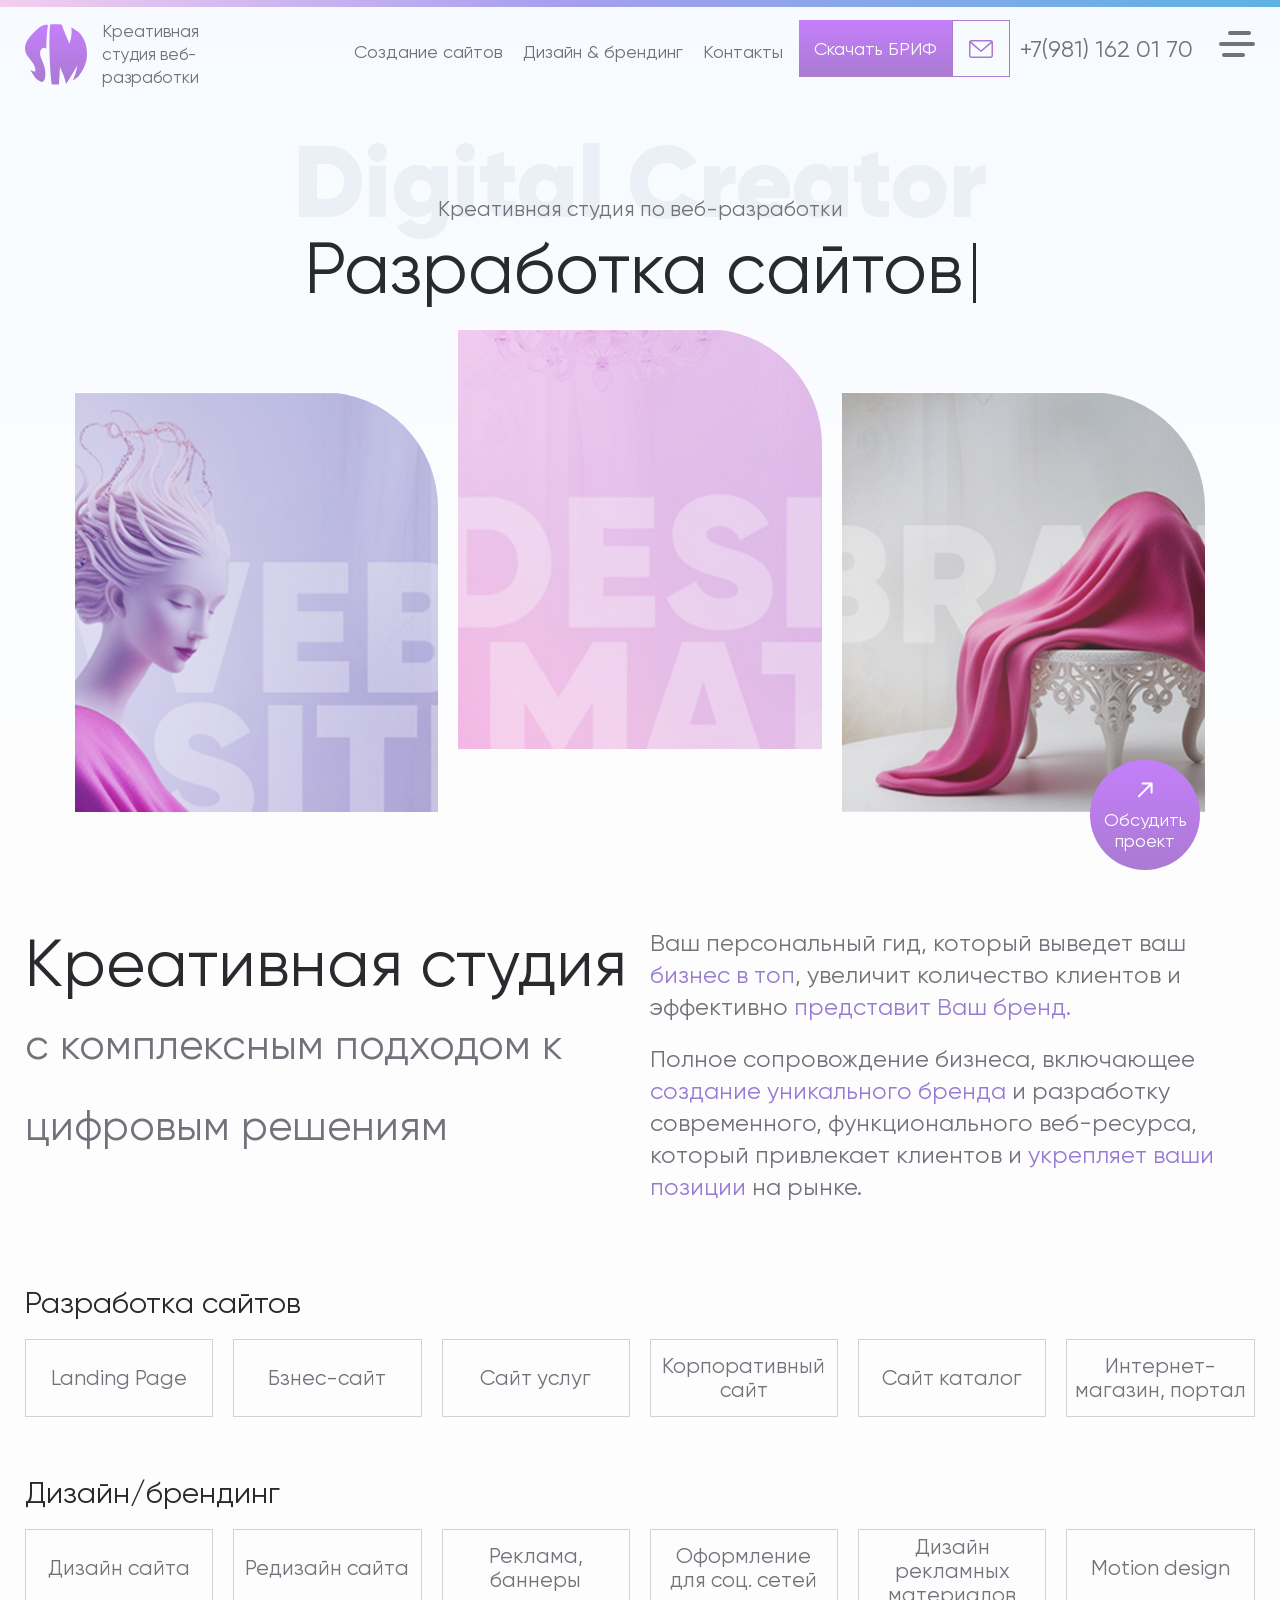
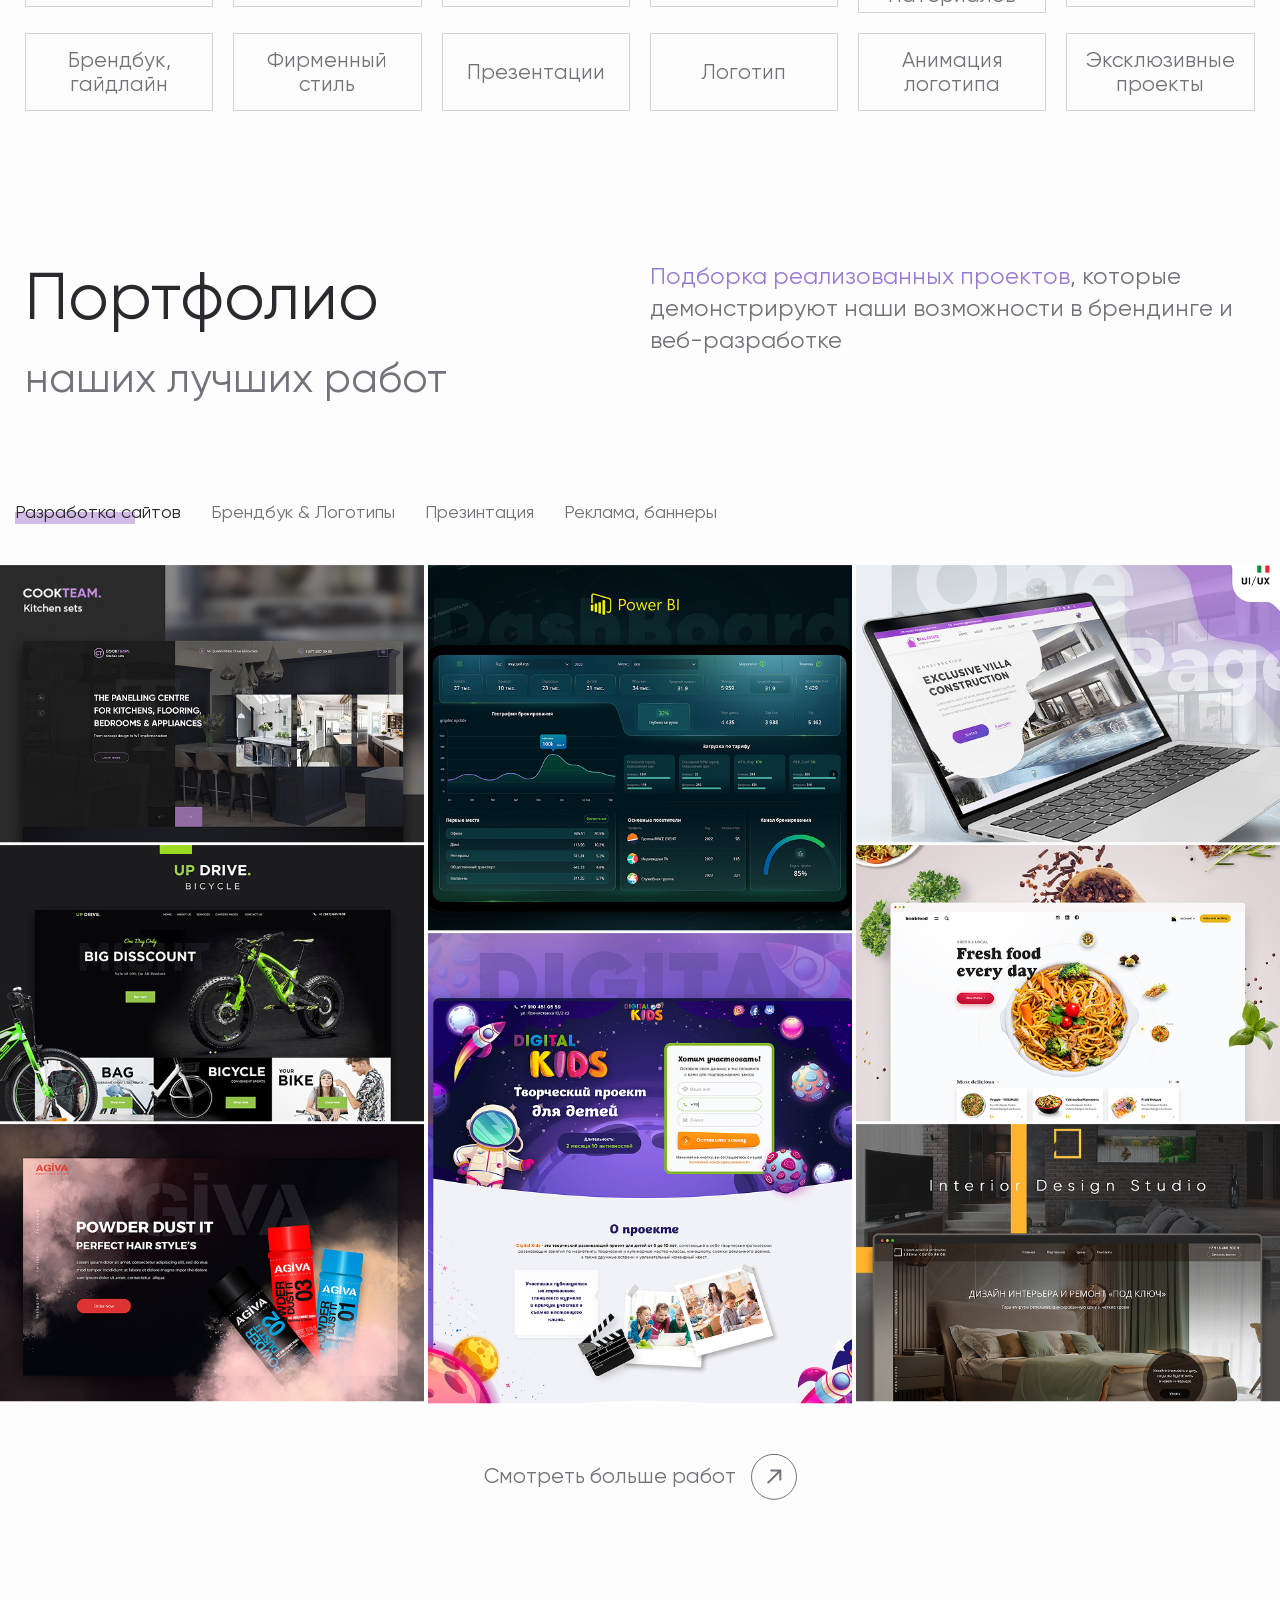
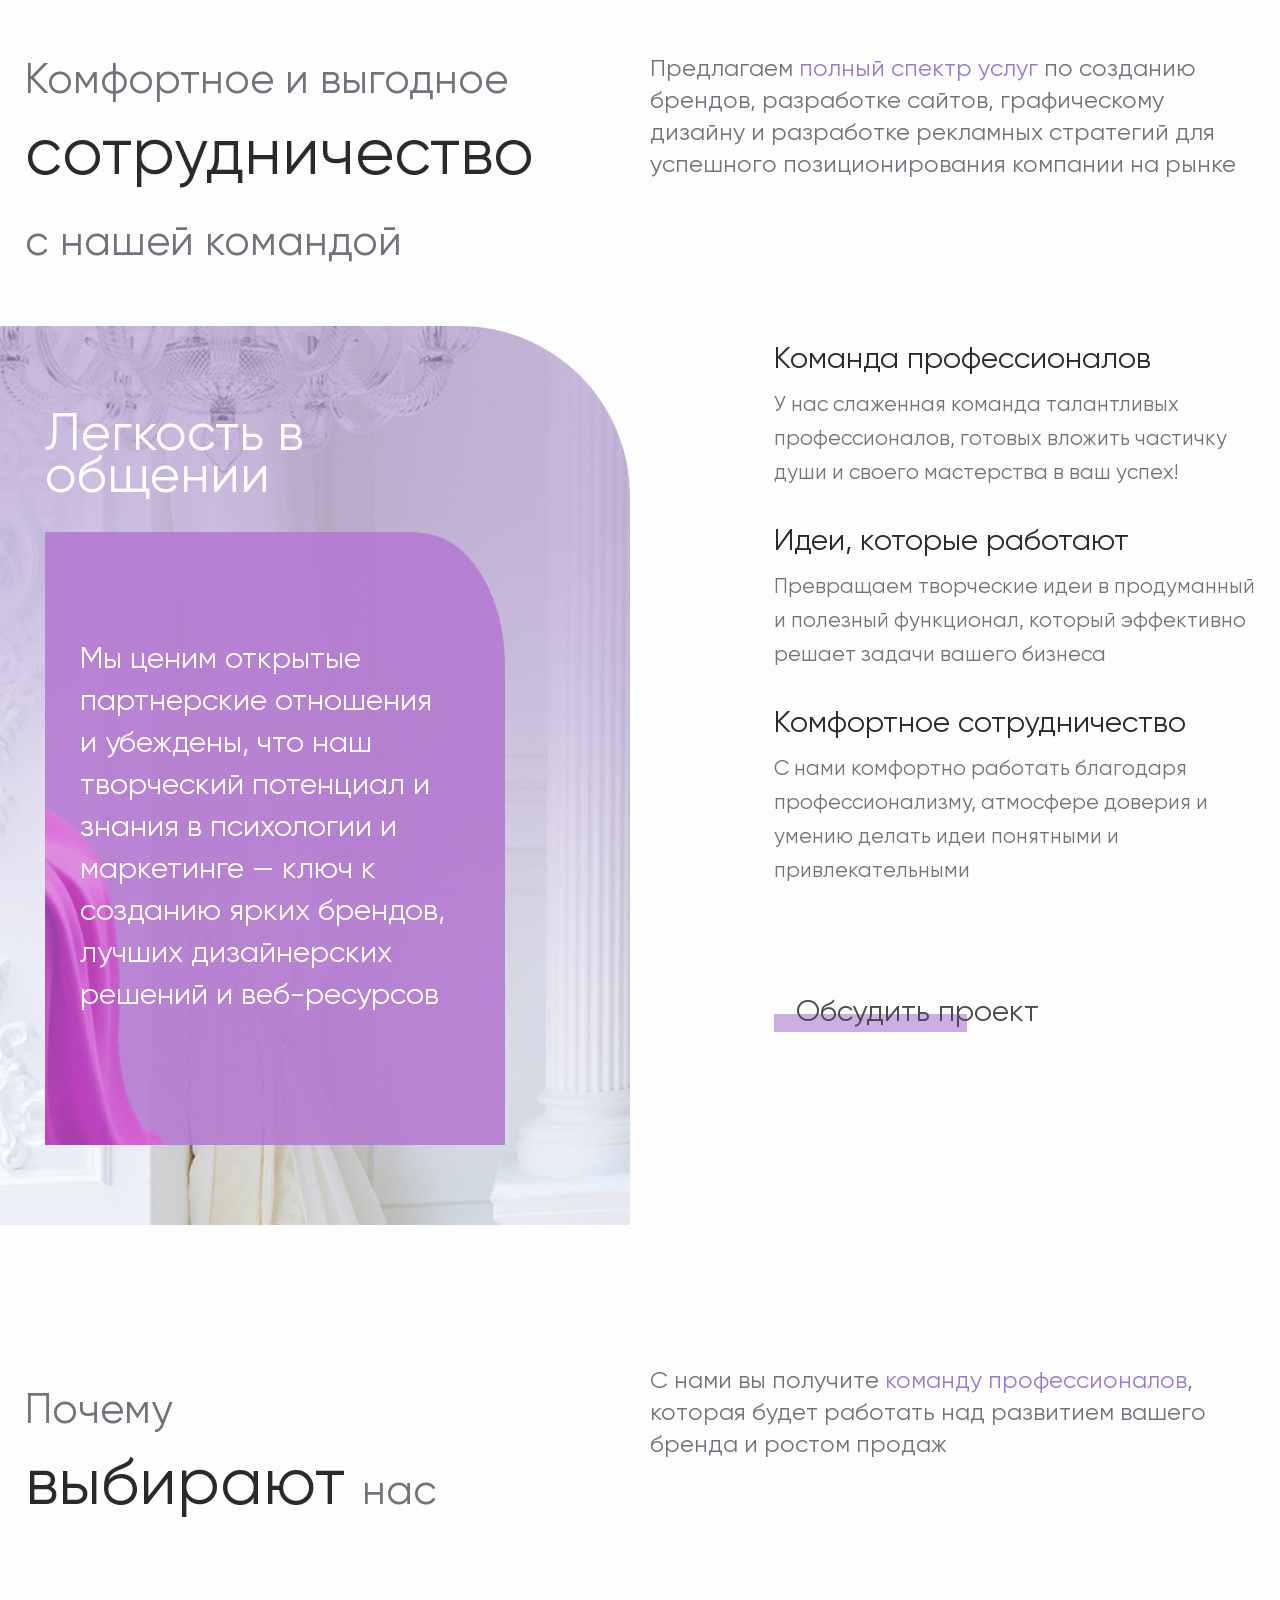
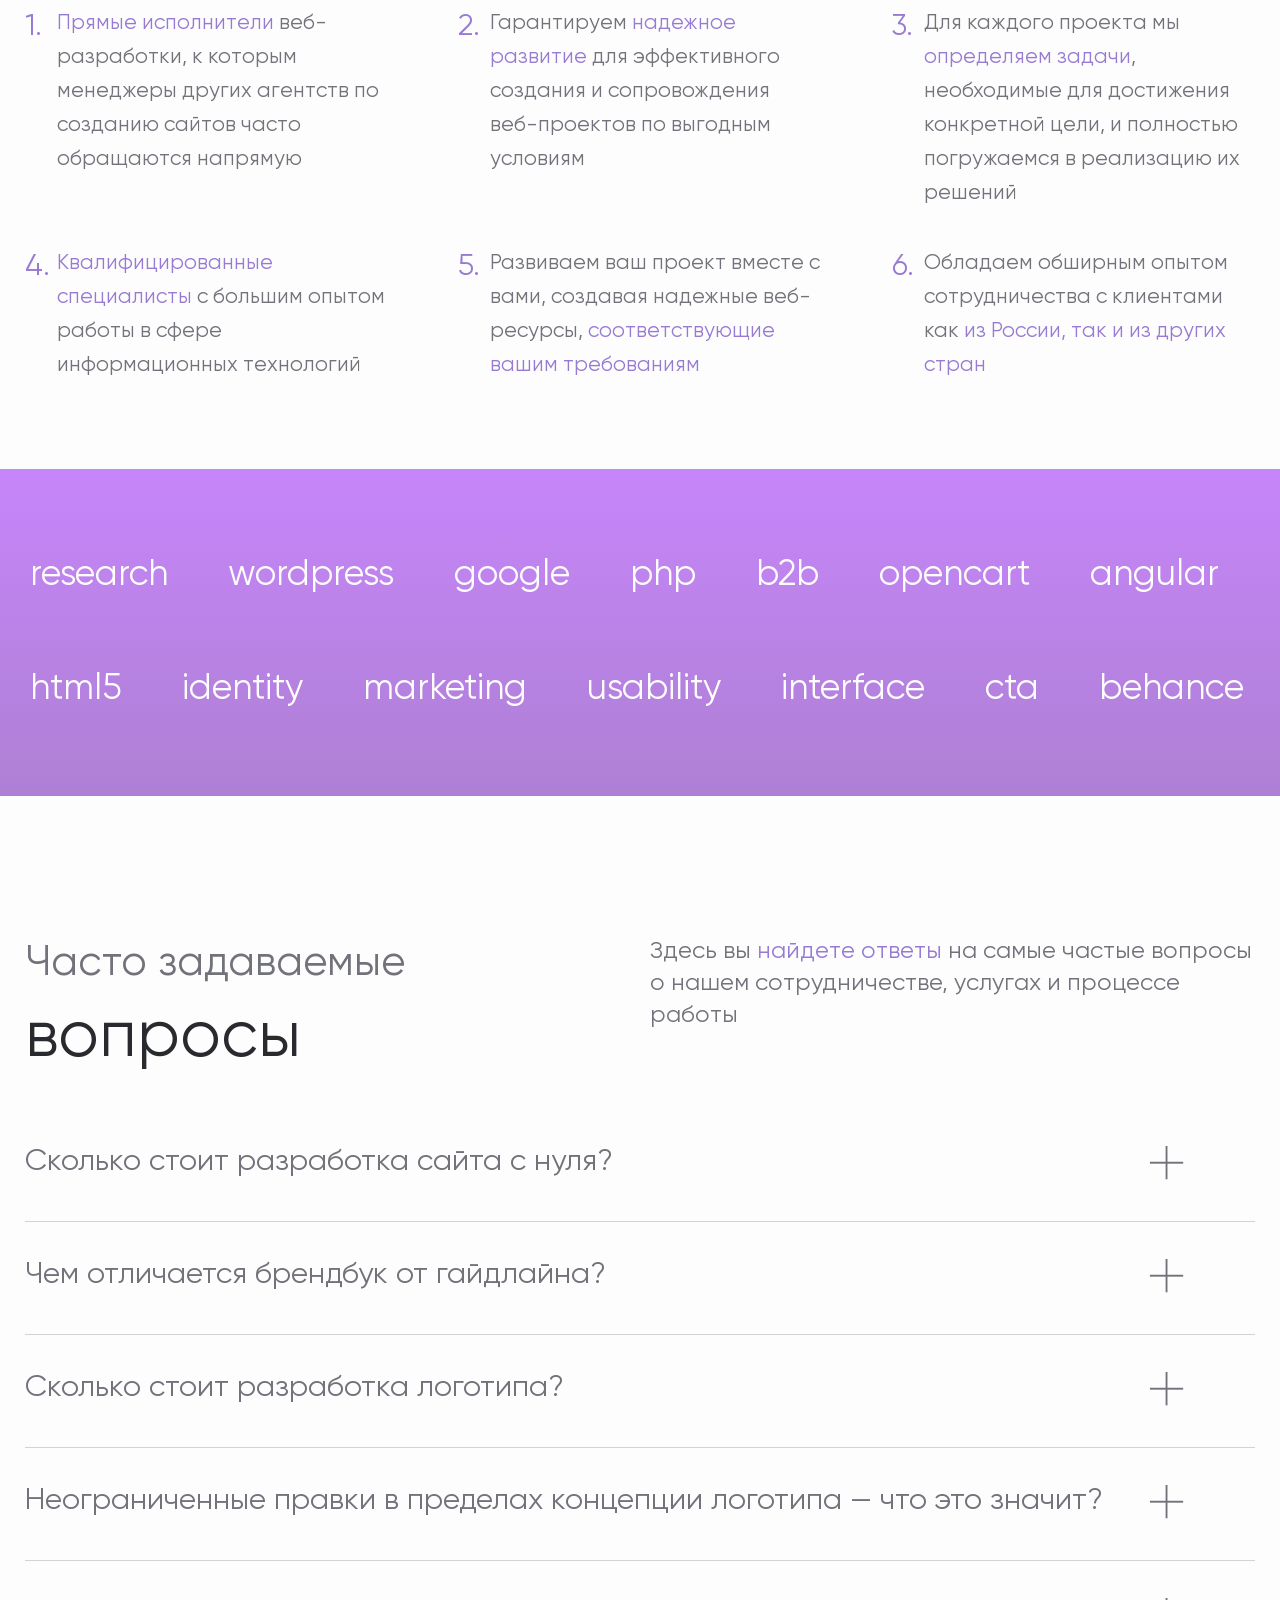
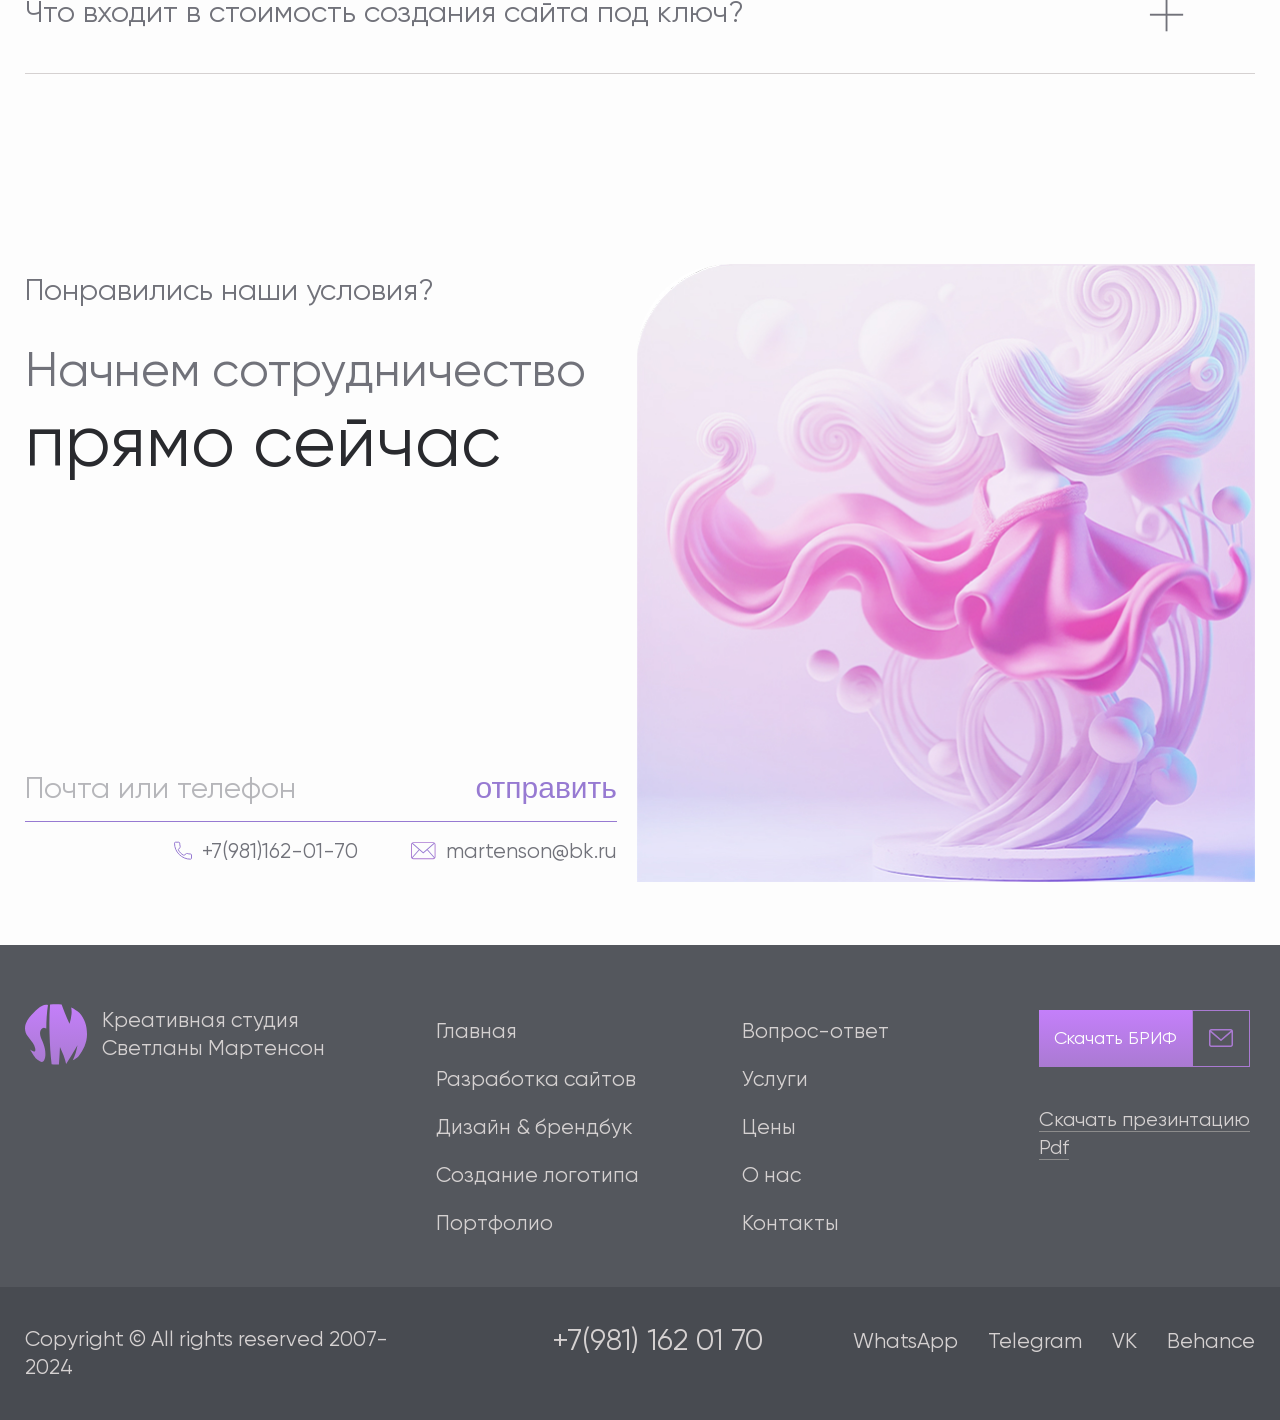
==== commit 6e027e42: "Add files via upload" ====
--- a/index.html
+++ b/index.html
@@ -29,7 +29,7 @@
 				<div class="novisible_700">
 					<div class="inlines">
 						<div class="novisible_600">
-							<a href="#" class="pink_link">Скачать БРИФ</a>
+							<a href="#" class="pink_link" data-popup-link = "brif">Скачать БРИФ</a>
 						</div>
 						<div class="dr_contacts_wrapp" id="headerContact">
 							<div class="icons_dr_wrapp">
@@ -103,7 +103,7 @@
 									</a>
 								</div>
 								<div>
-									<a href="#" class="brif_link">Скачать БРИФ</a>
+									<a href="#" class="brif_link" data-popup-link = "brif">Скачать БРИФ</a>
 								</div>
 							</div>
 						</div>
@@ -651,7 +651,7 @@
 				<div>
 					<div class="pink_box footer_pink_link">
 						<div>
-							<a href="#" class="pink_link">Скачать БРИФ</a>
+							<a href="#" class="pink_link" data-popup-link = "brif">Скачать БРИФ</a>
 						</div>
 						<div>
 							<a class="mail_link" href="mailto:">
@@ -712,6 +712,15 @@
 		</div>
 	</footer>
 	<!-- /Footer -->
+	<!-- Callback Btn -->
+	<a href="#" class="callbackFixed" data-popup-link = "callback">
+		<img class="callbackFixed_logo" src="img/callback.svg" alt="" loading="lazy" />
+		<svg width="16" height="16" viewBox="0 0 16 16" fill="none" xmlns="http://www.w3.org/2000/svg">
+		<path d="M15.6208 1.57253C15.6209 1.02025 15.1732 0.572495 14.6209 0.572445L5.62093 0.571645C5.06865 0.571596 4.62089 1.01927 4.62084 1.57156C4.6208 2.12384 5.06847 2.5716 5.62076 2.57165L13.6208 2.57236L13.62 10.5724C13.62 11.1246 14.0677 11.5724 14.62 11.5724C15.1722 11.5725 15.62 11.1248 15.62 10.5725L15.6208 1.57253ZM1.99269 15.6124L15.3279 2.27962L13.9138 0.865276L0.578601 14.1981L1.99269 15.6124Z" fill="white"/>
+		</svg>
+		<p>Обсудить проект</p>
+	</a>
+	<!-- /Callback Btn -->
 	<!-- Popup -->
 	<div class="popup" data-popup = "callback">
 		<button type="button" class="close">
--- a/style.css
+++ b/style.css
@@ -4988,4 +4988,141 @@
     background: linear-gradient(180deg, #CA2EFF 0%, #CD3EFD 23%, #B716ED 100%), #AA7AD2;
 }
 
+.popup_content_brif {
+    max-width: 817px;
+    display: inline-flex !important;
+    align-items: center;
+    min-height: 520px;
+    padding: 47px 120px 33px 120px
+}
+
+.popup_content_brif > * {
+    width: 100%;
+}
+
+.brif_list li {
+    padding: 8px 0;
+}
+
+.brif_list li a {
+    display: inline-flex;
+    align-items: center;
+    font-size: 21px;
+    line-height: 28px;
+    color: #71727A;
+    -webkit-transition-property: color;
+    -webkit-transition-duration: .3s;
+    -webkit-transition-timing-function: ease;
+
+    -moz-transition-property: color;
+    -moz-transition-duration: .3s;
+    -moz-transition-timing-function: ease;
+
+    -ms-transition-property: color;
+    -ms-transition-duration: .3s;
+    -ms-transition-timing-function: ease;
+
+    -o-transition-property: color;
+    -o-transition-duration: .3s;
+    -o-transition-timing-function: ease;
+
+    transition-property: color;
+    transition-duration: .3s;
+    transition-timing-function: ease;
+}
+
+.brif_list li a:hover {
+    color: #977AD2;
+}
+
+.brif_list li a svg {
+    margin: 0 0 0 10px;
+}
+
+.brif_list li a svg path {
+    -webkit-transition-property: fill;
+    -webkit-transition-duration: .3s;
+    -webkit-transition-timing-function: ease;
+
+    -moz-transition-property: fill;
+    -moz-transition-duration: .3s;
+    -moz-transition-timing-function: ease;
+
+    -ms-transition-property: fill;
+    -ms-transition-duration: .3s;
+    -ms-transition-timing-function: ease;
+
+    -o-transition-property: fill;
+    -o-transition-duration: .3s;
+    -o-transition-timing-function: ease;
+
+    transition-property: fill;
+    transition-duration: .3s;
+    transition-timing-function: ease;
+}
+
+.brif_list li a:hover svg path {
+    fill: #977AD2;
+}
+
+.popup_content_brif .close {
+    position: absolute;
+    top: 37px !important;
+    right: 56px !important;
+}
+
+.popup_content_brif .close svg g {
+    fill: #977AD2;
+}
+
 /*-- /Popup --*/
+
+/*-- Callback Btn --*/
+
+.callbackFixed {
+    display: block;
+    width: 110px;
+    height: 110px;
+    padding: 7px 0 0 0;
+    border-radius: 50%;
+    text-align: center;
+    position: fixed;
+    bottom: 30px;
+    right: 80px;
+    z-index: 6;
+    overflow: hidden;
+    background: linear-gradient(180deg, #C47FFA 0%, #BE7EF1 23%, #AA7AD2 100%), #B57AD2;
+    animation: callbackFixed 3s infinite linear;
+}
+
+@keyframes callbackFixed {
+    0% {
+        bottom: 30px;
+    }
+    50% {
+        bottom: 130px;
+    } 
+    100% {
+        bottom: 30px;
+    }
+}
+
+.callbackFixed_logo {
+    display: block;
+    width: auto;
+    height: auto;
+    max-width: 100%;
+    max-height: 100%;
+    position: absolute;
+    top: 50%;
+    left: 50%;
+    transform: translate(-50%, -50%);
+}
+
+.callbackFixed p {
+    font-size: 18px;
+    line-height: 21px;
+    color: #FFF;
+}
+
+/*-- /Callback Btn --*/
--- a/responsive.css
+++ b/responsive.css
@@ -1766,6 +1766,42 @@
 
 /*-- /Footer --*/
 
+/*-- Callback Btn --*/
+
+.callbackFixed {
+    display: block;
+    width: 60px;
+    height: 60px;
+    animation: callbackFixed 3s infinite linear;
+    padding-top: 14px;
+    right: 30px;
+}
+
+@keyframes callbackFixed {
+    0% {
+        bottom: 20px;
+    }
+    50% {
+        bottom: 60px;
+    } 
+    100% {
+        bottom: 20px;
+    }
+}
+.callbackFixed p {
+    font-size: 12px;
+    line-height: 16px;
+}
+
+.callbackFixed svg {
+    width: 10px;
+    margin: -7px auto 0 auto;
+    height: 10px;
+    display: block;
+}
+
+/*-- /Callback Btn --*/
+
 }
 
 @media only screen and (max-width: 767px) {
@@ -2350,6 +2386,19 @@
 }
 
 /*-- /Footer --*/
+
+/*-- Popup --*/
+
+.popup_content {
+    background: #FDFDFD;
+}
+
+.popup_content_brif {
+    height: auto;
+    min-height: auto;
+}
+
+/*-- /Popup --*/
 
 }
 
@@ -2742,6 +2791,22 @@
 
 .close svg g {
     fill: #977AD2;
+}
+
+.brif_list li {
+    padding: 5px 0;
+    line-height: 1;
+}
+
+.brif_list li a {
+    font-size: 16px;
+    line-height: 25px;
+}
+
+.popup_content_brif .close {
+    position: absolute;
+    top: 18px !important;
+    right: 28px !important;
 }
 
 /*-- /Popup --*/
